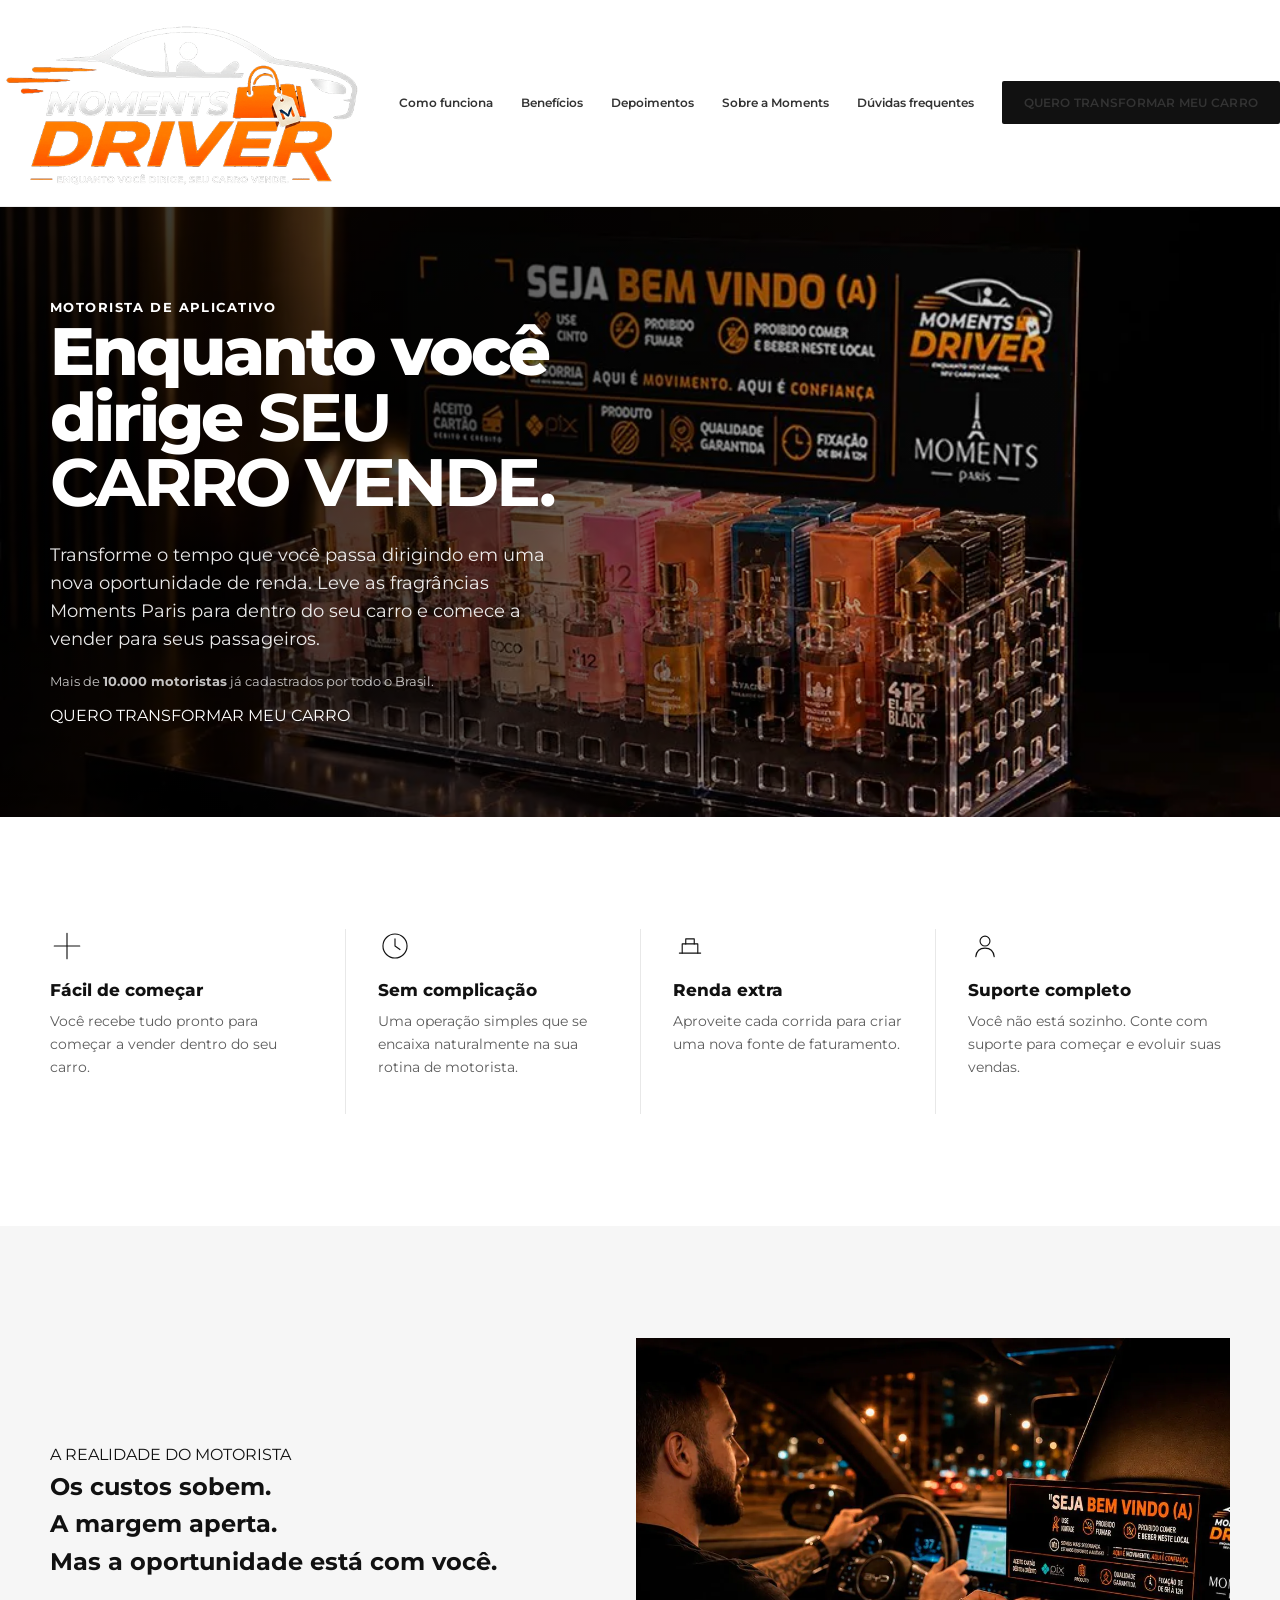
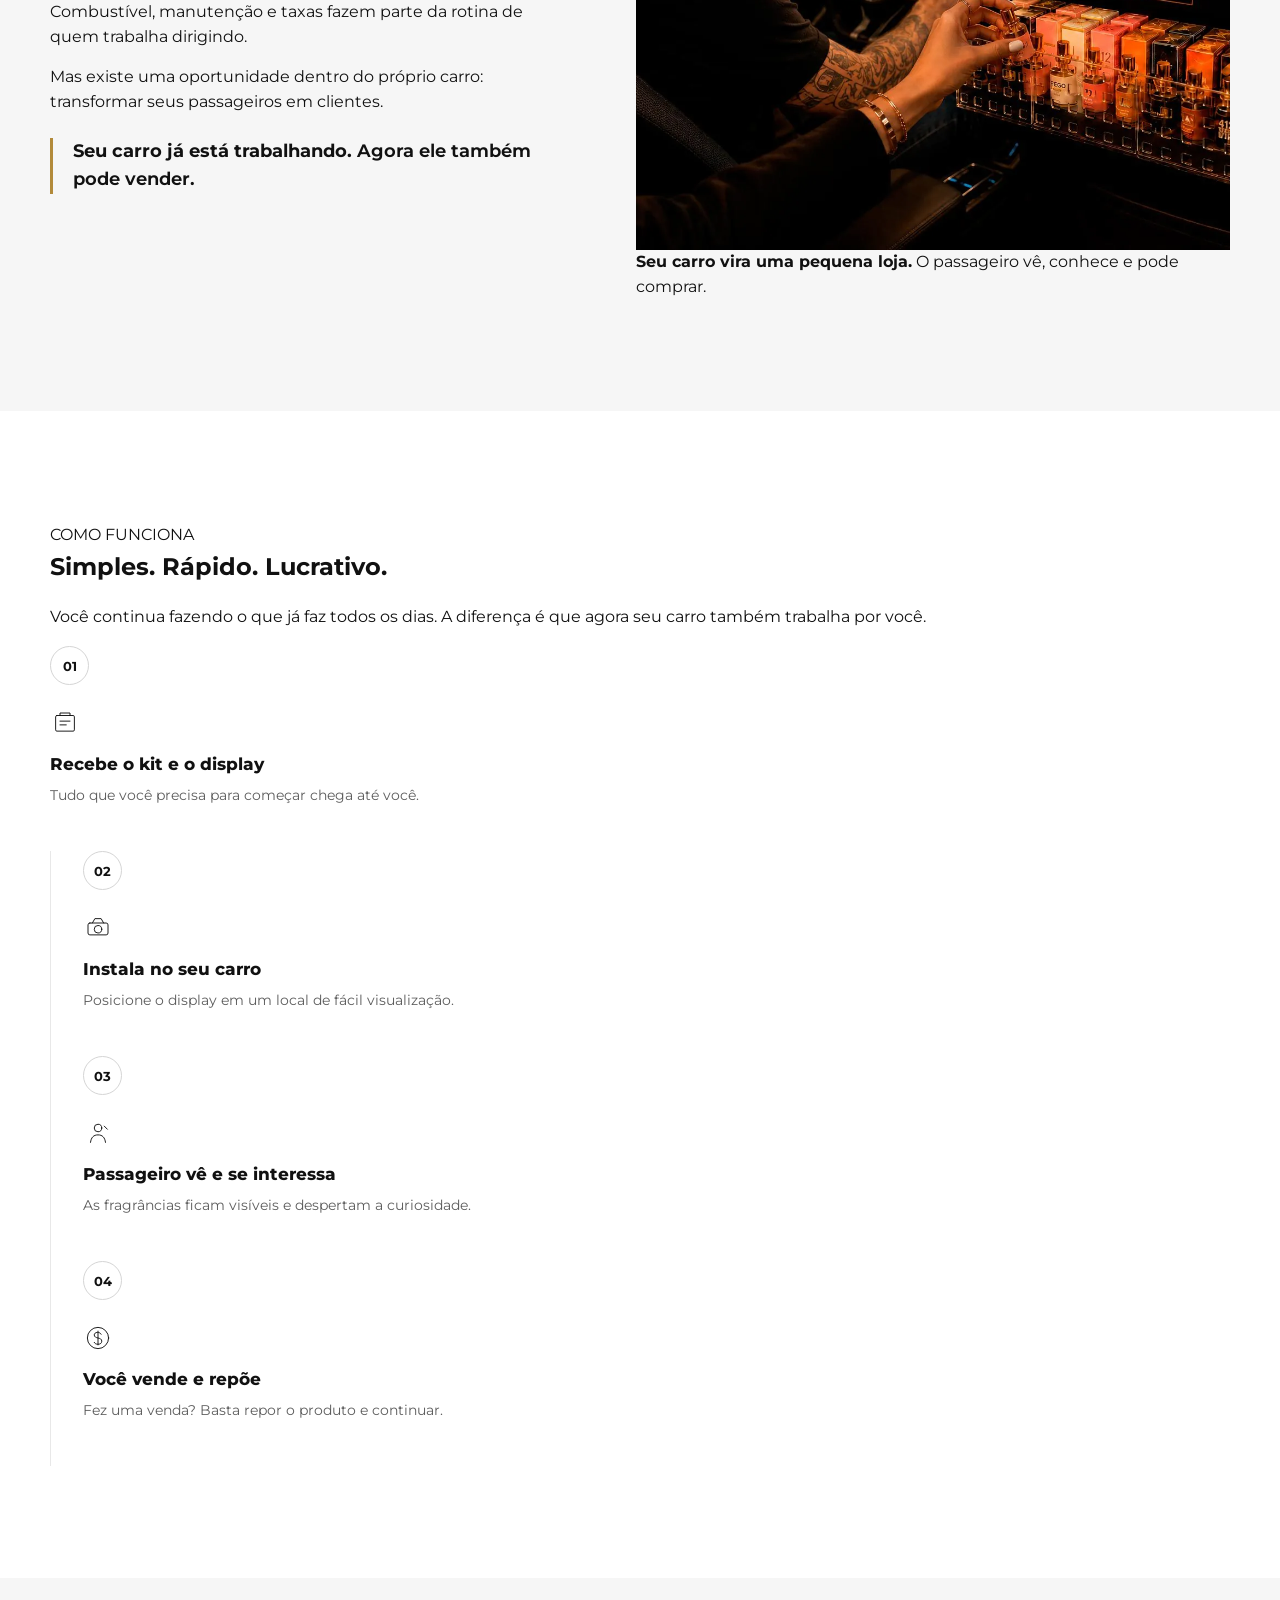
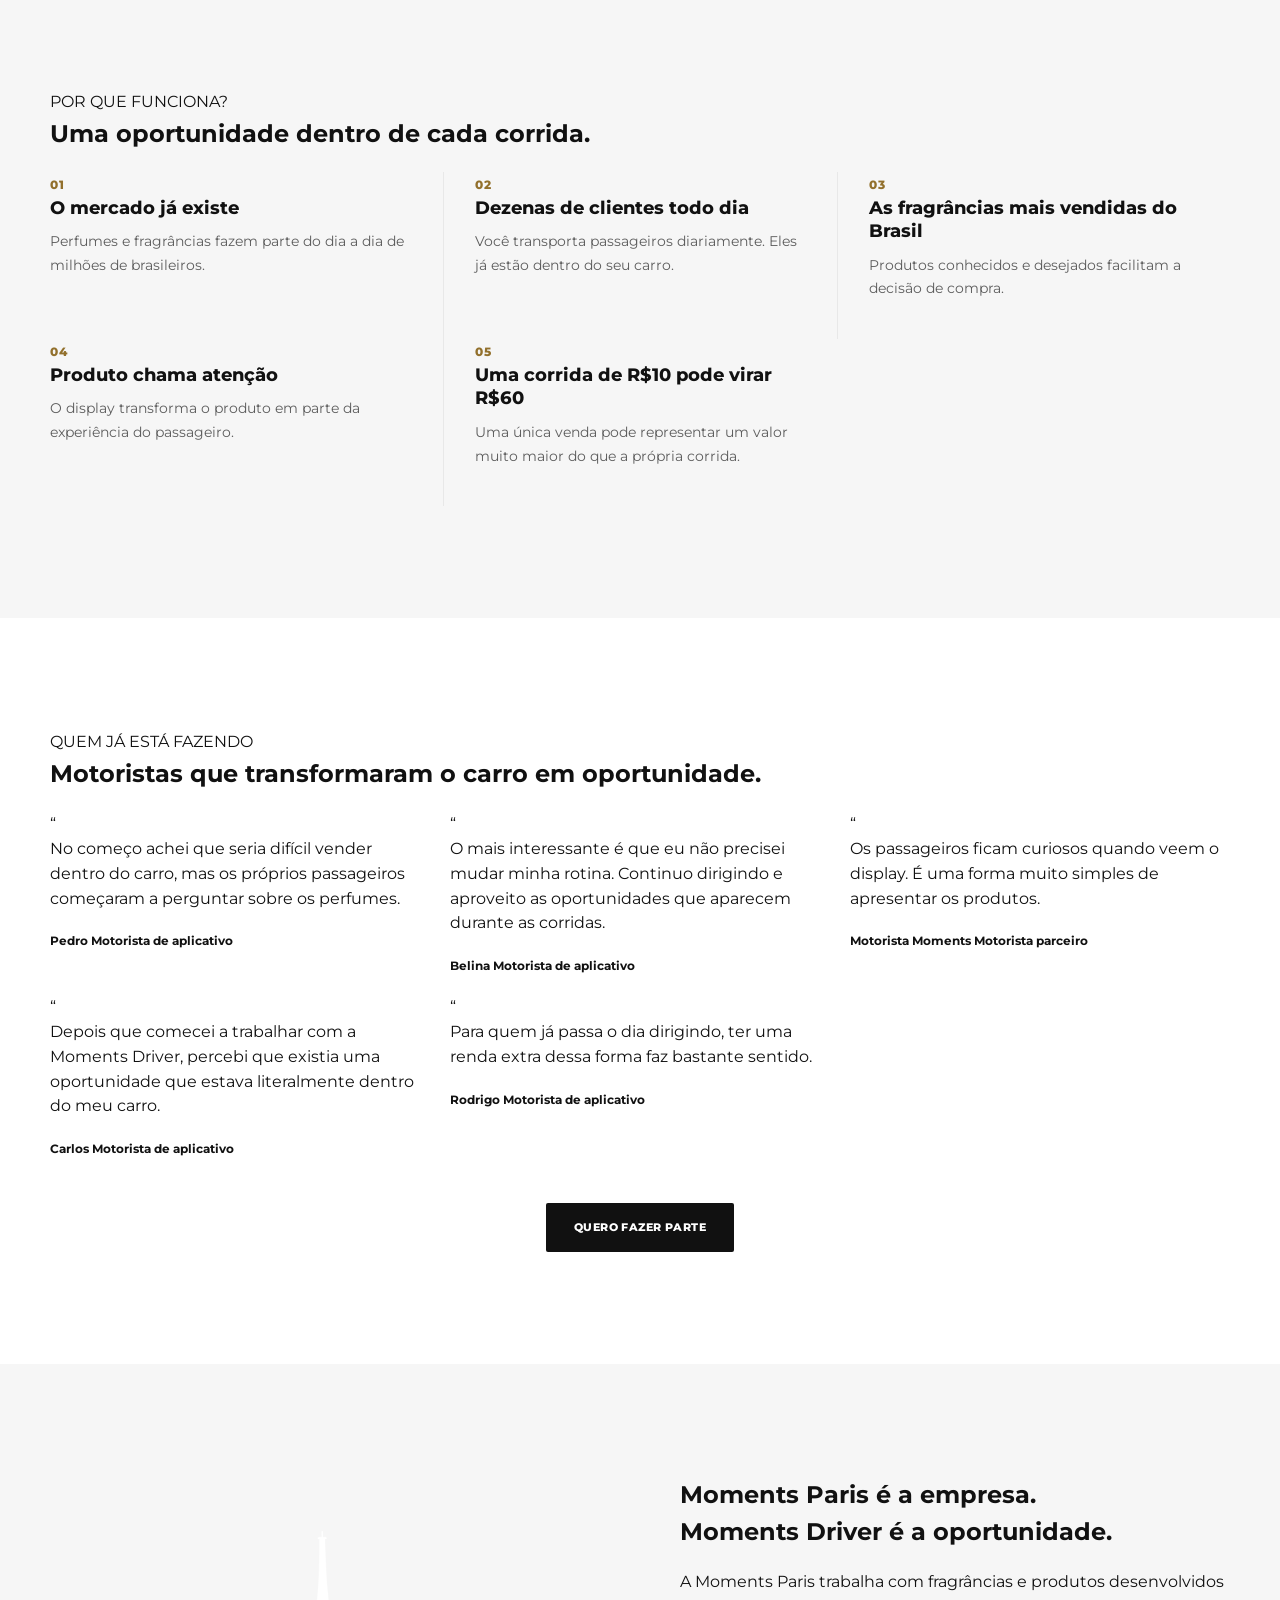
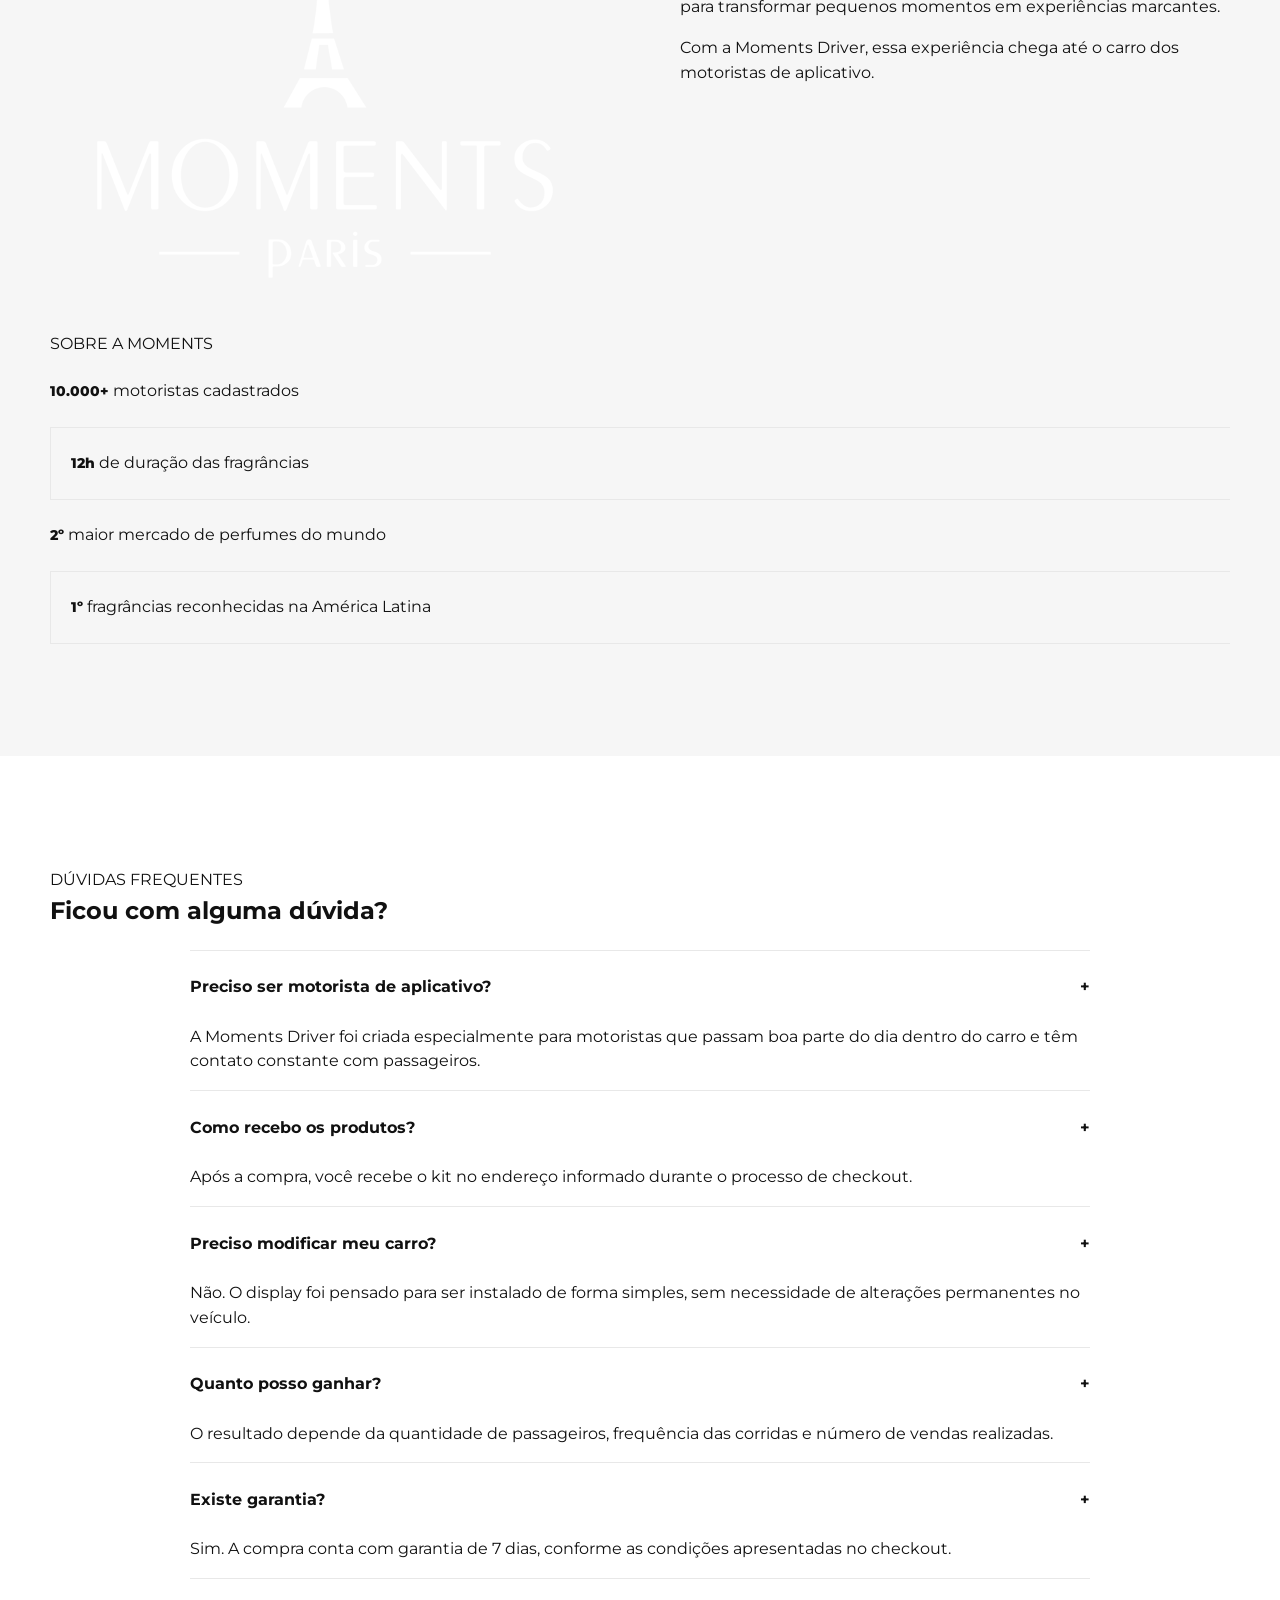
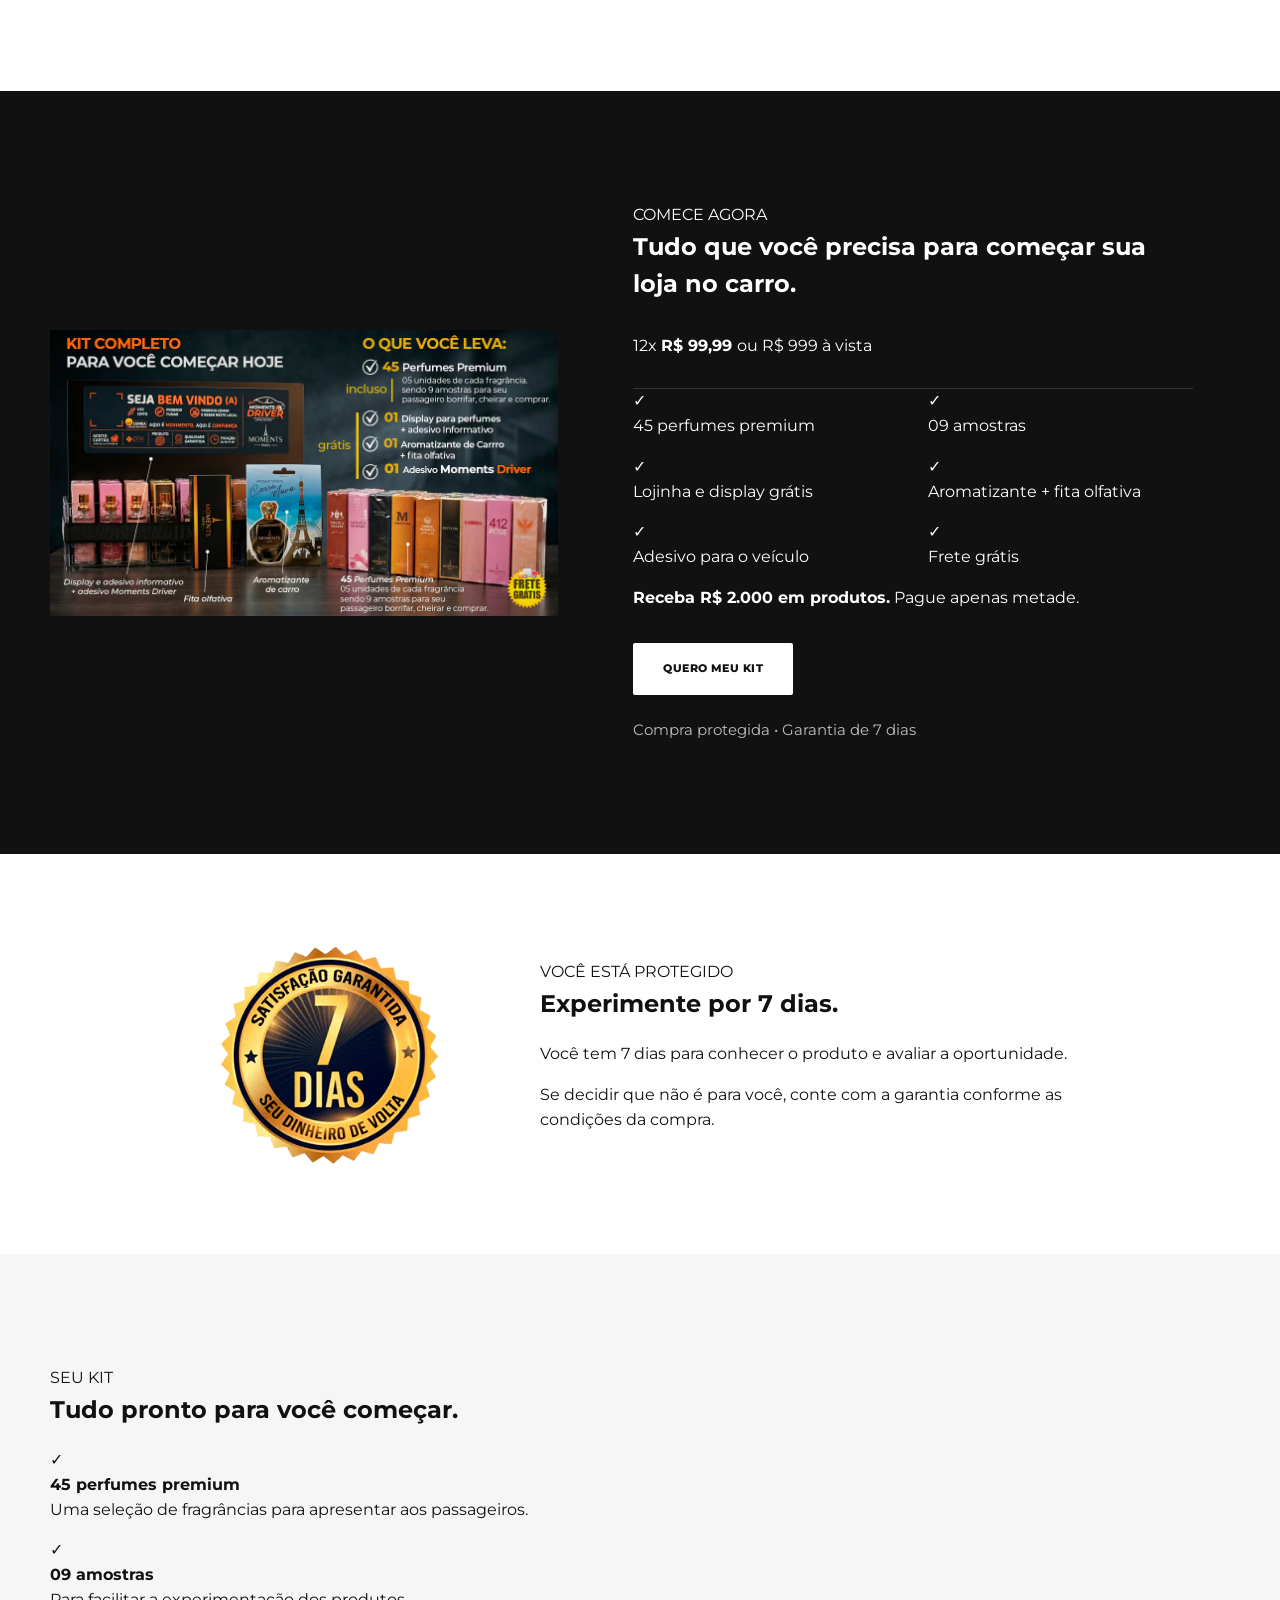
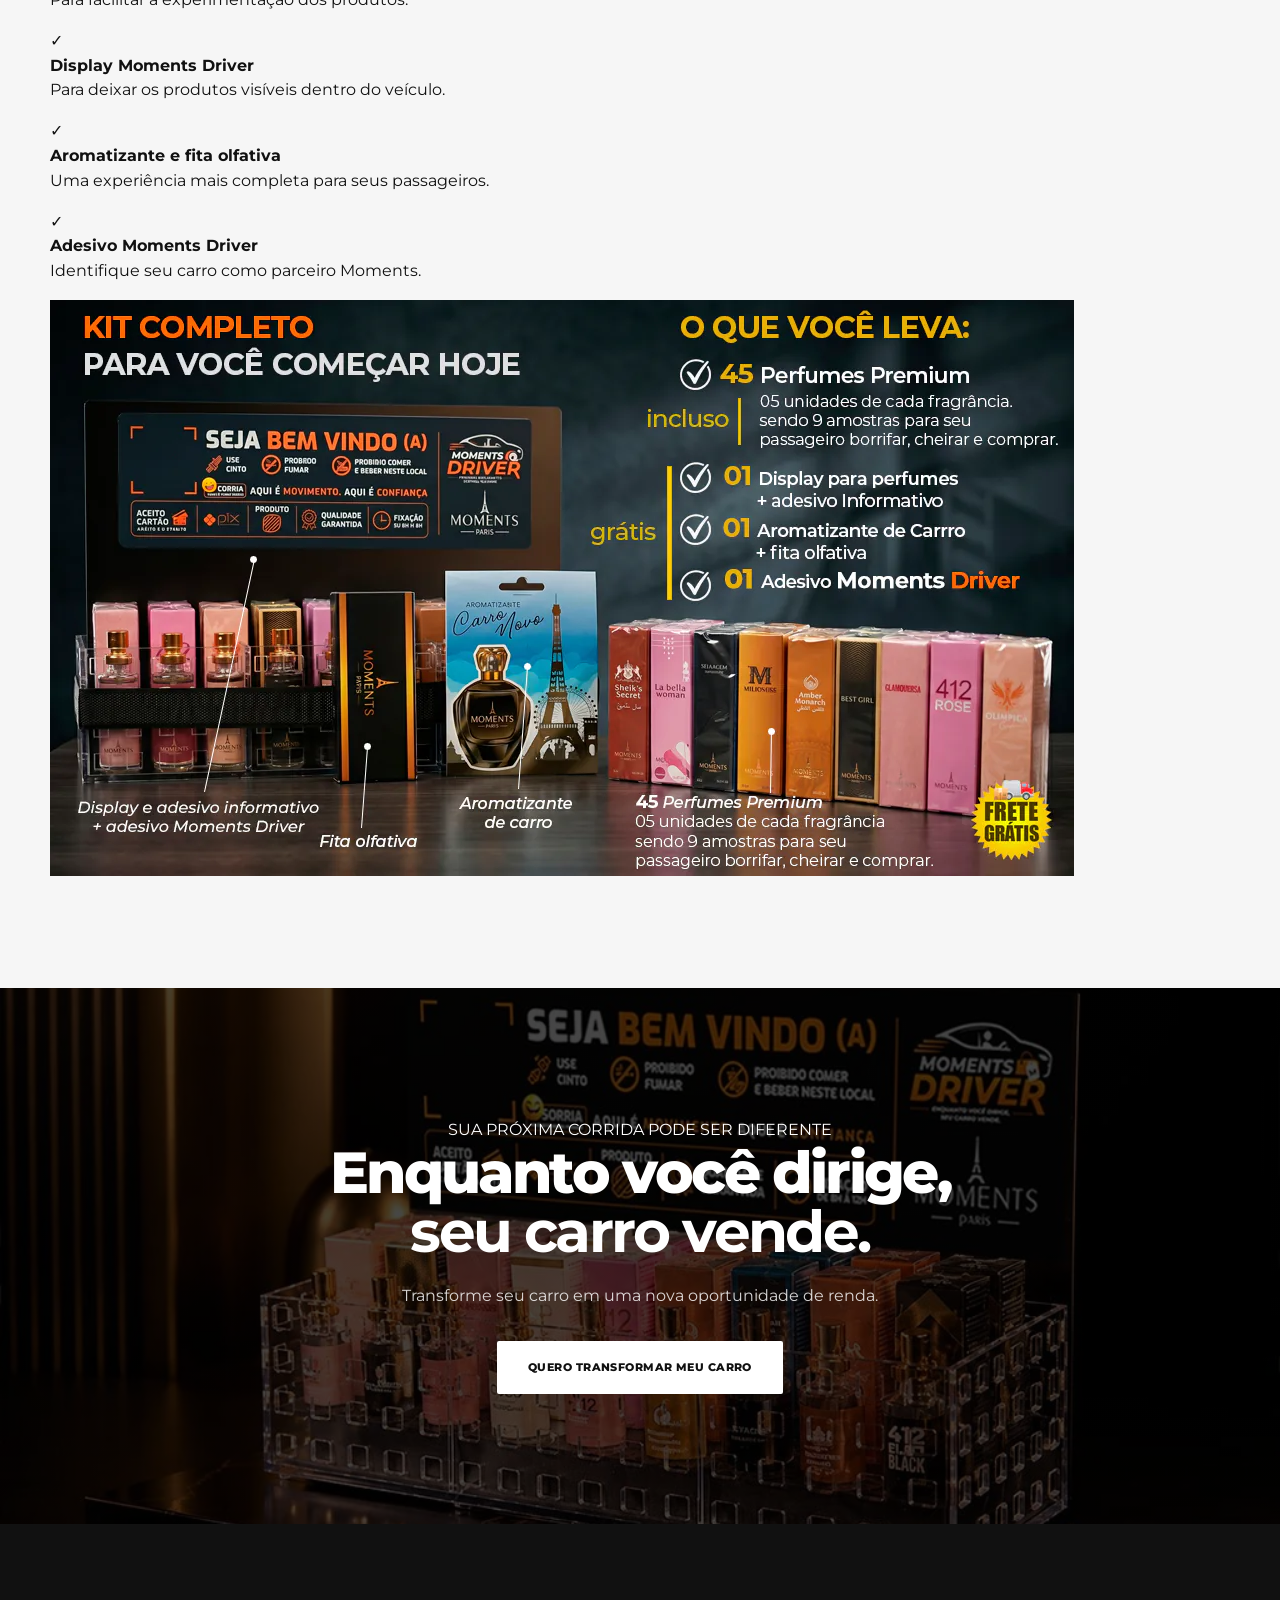
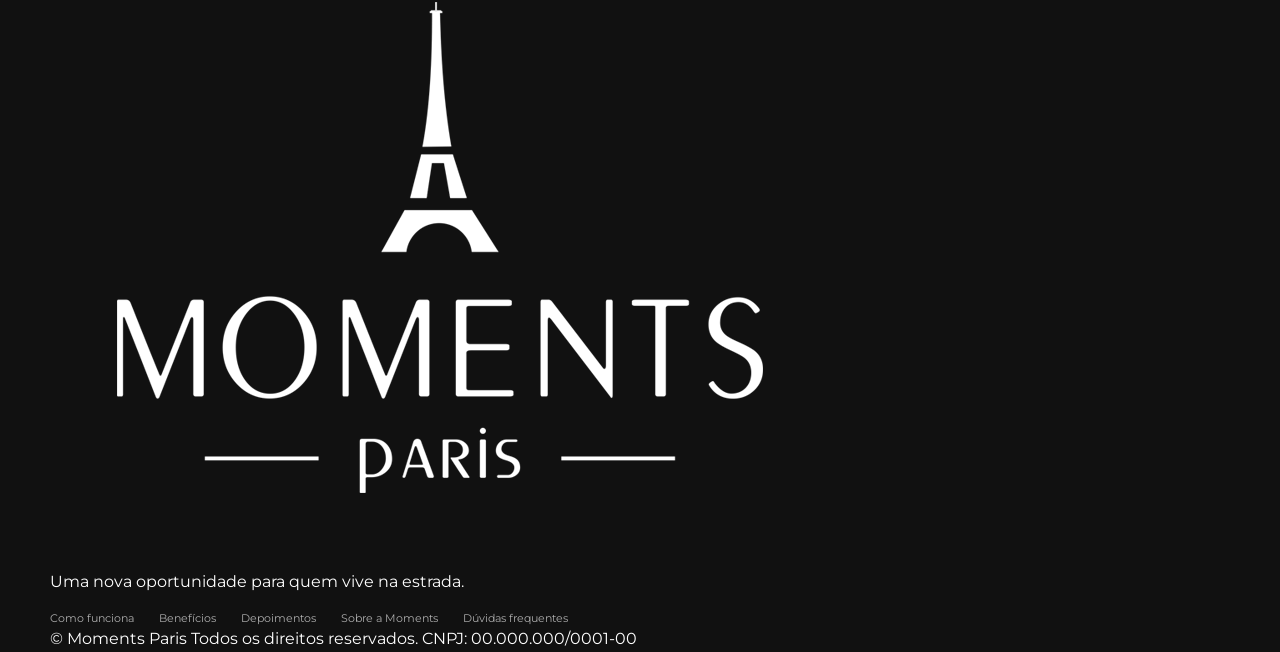
==== drive/index.html @ 9a96ac69 "Update print statement from 'Hello' to 'Goodbye'" ====
<!DOCTYPE html>
<html lang="pt-BR">
<head>
  <meta charset="UTF-8">
  <meta name="viewport" content="width=device-width, initial-scale=1.0">

  <title>Moments Driver — Enquanto você dirige, seu carro vende.</title>

  <meta
    name="description"
    content="Transforme seu carro em uma nova fonte de renda com a Moments Driver."
  >

  <link rel="preconnect" href="https://fonts.googleapis.com">
  <link rel="preconnect" href="https://fonts.gstatic.com" crossorigin>

  <link
    href="https://fonts.googleapis.com/css2?family=Montserrat:wght@400;500;600;700;800;900&display=swap"
    rel="stylesheet"
  >

  <link rel="stylesheet" href="./style.css">
</head>

<body class="drive-page">

  <!-- =========================================================
       HEADER
  ========================================================== -->
  <header class="site-header">
    <div class="header-inner">

      <a href="#top" class="brand">
        <img
          src="./assets/logo_driver.webp"
          alt="Moments Driver"
          class="brand-logo"
        >
      </a>

      <nav class="main-nav" id="mainNav">
        <a href="#como-funciona">Como funciona</a>
        <a href="#beneficios">Benefícios</a>
        <a href="#depoimentos">Depoimentos</a>
        <a href="#sobre">Sobre a Moments</a>
        <a href="#faq">Dúvidas frequentes</a>

        <a
          href="https://checkout.mania.software/?sku=KTMPDR"
          class="header-cta checkout-link"
        >
          QUERO TRANSFORMAR MEU CARRO
        </a>
      </nav>

      <button
        class="menu-toggle"
        id="menuToggle"
        type="button"
        aria-label="Abrir menu"
        aria-expanded="false"
        aria-controls="mainNav"
      >
        <span></span>
        <span></span>
        <span></span>
      </button>

    </div>
  </header>


  <main id="top">

    <!-- =======================================================
         HERO
    ======================================================== -->
    <section class="hero">

      <div class="hero-overlay"></div>

      <div class="container hero-container">

        <div class="hero-content">

          <span class="hero-eyebrow">
            MOTORISTA DE APLICATIVO
          </span>

          <h1>
            Enquanto você dirige
            <strong>SEU CARRO VENDE.</strong>
          </h1>

          <p class="hero-description">
            Transforme o tempo que você passa dirigindo em uma nova
            oportunidade de renda. Leve as fragrâncias Moments Paris
            para dentro do seu carro e comece a vender para seus passageiros.
          </p>

          <p class="hero-proof">
            Mais de <strong>10.000 motoristas</strong> já cadastrados
            por todo o Brasil.
          </p>

          <a
            href="https://checkout.mania.software/?sku=KTMPDR"
            class="primary-button checkout-link"
          >
            QUERO TRANSFORMAR MEU CARRO
          </a>

        </div>

      </div>

    </section>


    <!-- =======================================================
         BENEFÍCIOS
    ======================================================== -->
    <section class="benefits" id="beneficios">

      <div class="container">

        <div class="benefits-grid">

          <article class="benefit-card">

            <div class="benefit-icon">
              <svg viewBox="0 0 48 48" aria-hidden="true">
                <path d="M24 6v36M6 24h36"/>
              </svg>
            </div>

            <h3>Fácil de começar</h3>

            <p>
              Você recebe tudo pronto para começar a vender
              dentro do seu carro.
            </p>

          </article>


          <article class="benefit-card">

            <div class="benefit-icon">
              <svg viewBox="0 0 48 48" aria-hidden="true">
                <circle cx="24" cy="24" r="17"/>
                <path d="M24 14v10l7 5"/>
              </svg>
            </div>

            <h3>Sem complicação</h3>

            <p>
              Uma operação simples que se encaixa naturalmente
              na sua rotina de motorista.
            </p>

          </article>


          <article class="benefit-card">

            <div class="benefit-icon">
              <svg viewBox="0 0 48 48" aria-hidden="true">
                <path d="M9 34h30"/>
                <path d="M13 34V21h22v13"/>
                <path d="M18 21v-7h12v7"/>
              </svg>
            </div>

            <h3>Renda extra</h3>

            <p>
              Aproveite cada corrida para criar uma nova fonte
              de faturamento.
            </p>

          </article>


          <article class="benefit-card">

            <div class="benefit-icon">
              <svg viewBox="0 0 48 48" aria-hidden="true">
                <circle cx="24" cy="17" r="7"/>
                <path d="M11 39c1-8 5-12 13-12s12 4 13 12"/>
              </svg>
            </div>

            <h3>Suporte completo</h3>

            <p>
              Você não está sozinho. Conte com suporte para
              começar e evoluir suas vendas.
            </p>

          </article>

        </div>

      </div>

    </section>


    <!-- =======================================================
         REALIDADE DO MOTORISTA
    ======================================================== -->
    <section class="reality">

      <div class="container reality-grid">

        <div class="reality-content">

          <span class="section-eyebrow">
            A REALIDADE DO MOTORISTA
          </span>

          <h2>
            Os custos sobem.
            <br>
            A margem aperta.
            <br>
            <strong>Mas a oportunidade está com você.</strong>
          </h2>

          <p>
            Combustível, manutenção e taxas fazem parte da rotina
            de quem trabalha dirigindo.
          </p>

          <p>
            Mas existe uma oportunidade dentro do próprio carro:
            transformar seus passageiros em clientes.
          </p>

          <div class="reality-highlight">
            <strong>Seu carro já está trabalhando.</strong>
            <span>Agora ele também pode vender.</span>
          </div>

        </div>


        <div class="reality-visual">

          <div class="reality-image">
            <img
              src="./assets/expositor.webp"
              alt="Expositor Moments Driver dentro do carro"
              loading="lazy"
            >
          </div>

          <div class="reality-caption">
            <strong>Seu carro vira uma pequena loja.</strong>
            <span>O passageiro vê, conhece e pode comprar.</span>
          </div>

        </div>

      </div>

    </section>


    <!-- =======================================================
         COMO FUNCIONA
    ======================================================== -->
    <section class="how-it-works" id="como-funciona">

      <div class="container">

        <div class="section-heading">

          <span class="section-eyebrow">
            COMO FUNCIONA
          </span>

          <h2>
            Simples. Rápido. Lucrativo.
          </h2>

          <p>
            Você continua fazendo o que já faz todos os dias.
            A diferença é que agora seu carro também trabalha por você.
          </p>

        </div>


        <div class="steps-grid">

          <article class="step">

            <span class="step-number">01</span>

            <div class="step-icon">
              <svg viewBox="0 0 48 48" aria-hidden="true">
                <rect x="9" y="12" width="30" height="25" rx="2"/>
                <path d="M16 12V8h16v4"/>
                <path d="M16 21h16"/>
                <path d="M16 27h10"/>
              </svg>
            </div>

            <h3>Recebe o kit e o display</h3>

            <p>
              Tudo que você precisa para começar chega até você.
            </p>

          </article>


          <article class="step">

            <span class="step-number">02</span>

            <div class="step-icon">
              <svg viewBox="0 0 48 48" aria-hidden="true">
                <rect x="8" y="16" width="32" height="19" rx="3"/>
                <path d="M15 16l4-7h10l4 7"/>
                <circle cx="24" cy="26" r="6"/>
              </svg>
            </div>

            <h3>Instala no seu carro</h3>

            <p>
              Posicione o display em um local de fácil visualização.
            </p>

          </article>


          <article class="step">

            <span class="step-number">03</span>

            <div class="step-icon">
              <svg viewBox="0 0 48 48" aria-hidden="true">
                <circle cx="24" cy="16" r="6"/>
                <path d="M12 39c1-8 5-12 12-12s11 4 12 12"/>
                <path d="M34 13l5 5"/>
              </svg>
            </div>

            <h3>Passageiro vê e se interessa</h3>

            <p>
              As fragrâncias ficam visíveis e despertam a curiosidade.
            </p>

          </article>


          <article class="step">

            <span class="step-number">04</span>

            <div class="step-icon">
              <svg viewBox="0 0 48 48" aria-hidden="true">
                <circle cx="24" cy="24" r="17"/>
                <path d="M24 13v22"/>
                <path d="M29 18c-1-2-3-3-6-3-3 0-5 2-5 4 0 7 12 3 12 10 0 3-2 5-6 5-3 0-5-1-6-3"/>
              </svg>
            </div>

            <h3>Você vende e repõe</h3>

            <p>
              Fez uma venda? Basta repor o produto e continuar.
            </p>

          </article>

        </div>

      </div>

    </section>


    <!-- =======================================================
         POR QUE FUNCIONA
    ======================================================== -->
    <section class="why">

      <div class="container">

        <div class="section-heading">

          <span class="section-eyebrow">
            POR QUE FUNCIONA?
          </span>

          <h2>
            Uma oportunidade dentro de cada corrida.
          </h2>

        </div>


        <div class="why-grid">

          <article class="why-card">

            <span class="why-number">01</span>

            <h3>O mercado já existe</h3>

            <p>
              Perfumes e fragrâncias fazem parte do dia a dia
              de milhões de brasileiros.
            </p>

          </article>


          <article class="why-card">

            <span class="why-number">02</span>

            <h3>Dezenas de clientes todo dia</h3>

            <p>
              Você transporta passageiros diariamente.
              Eles já estão dentro do seu carro.
            </p>

          </article>


          <article class="why-card">

            <span class="why-number">03</span>

            <h3>As fragrâncias mais vendidas do Brasil</h3>

            <p>
              Produtos conhecidos e desejados facilitam a decisão
              de compra.
            </p>

          </article>


          <article class="why-card">

            <span class="why-number">04</span>

            <h3>Produto chama atenção</h3>

            <p>
              O display transforma o produto em parte da experiência
              do passageiro.
            </p>

          </article>


          <article class="why-card">

            <span class="why-number">05</span>

            <h3>Uma corrida de R$10 pode virar R$60</h3>

            <p>
              Uma única venda pode representar um valor muito maior
              do que a própria corrida.
            </p>

          </article>

        </div>

      </div>

    </section>


    <!-- =======================================================
         DEPOIMENTOS
    ======================================================== -->
    <section class="testimonials" id="depoimentos">

      <div class="container">

        <div class="section-heading">

          <span class="section-eyebrow">
            QUEM JÁ ESTÁ FAZENDO
          </span>

          <h2>
            Motoristas que transformaram o carro em oportunidade.
          </h2>

        </div>


        <div class="testimonials-grid">

          <article class="testimonial-card">

            <span class="quote-mark">“</span>

            <p>
              No começo achei que seria difícil vender dentro do carro,
              mas os próprios passageiros começaram a perguntar sobre
              os perfumes.
            </p>

            <div class="testimonial-author">
              <strong>Pedro</strong>
              <span>Motorista de aplicativo</span>
            </div>

          </article>


          <article class="testimonial-card">

            <span class="quote-mark">“</span>

            <p>
              O mais interessante é que eu não precisei mudar minha
              rotina. Continuo dirigindo e aproveito as oportunidades
              que aparecem durante as corridas.
            </p>

            <div class="testimonial-author">
              <strong>Belina</strong>
              <span>Motorista de aplicativo</span>
            </div>

          </article>


          <article class="testimonial-card">

            <span class="quote-mark">“</span>

            <p>
              Os passageiros ficam curiosos quando veem o display.
              É uma forma muito simples de apresentar os produtos.
            </p>

            <div class="testimonial-author">
              <strong>Motorista Moments</strong>
              <span>Motorista parceiro</span>
            </div>

          </article>


          <article class="testimonial-card">

            <span class="quote-mark">“</span>

            <p>
              Depois que comecei a trabalhar com a Moments Driver,
              percebi que existia uma oportunidade que estava
              literalmente dentro do meu carro.
            </p>

            <div class="testimonial-author">
              <strong>Carlos</strong>
              <span>Motorista de aplicativo</span>
            </div>

          </article>


          <article class="testimonial-card">

            <span class="quote-mark">“</span>

            <p>
              Para quem já passa o dia dirigindo, ter uma renda extra
              dessa forma faz bastante sentido.
            </p>

            <div class="testimonial-author">
              <strong>Rodrigo</strong>
              <span>Motorista de aplicativo</span>
            </div>

          </article>

        </div>


        <div class="section-action">

          <a
            href="https://checkout.mania.software/?sku=KTMPDR"
            class="primary-button checkout-link"
          >
            QUERO FAZER PARTE
          </a>

        </div>

      </div>

    </section>


    <!-- =======================================================
         SOBRE A MOMENTS
    ======================================================== -->
    <section class="about" id="sobre">

      <div class="container">

        <div class="about-grid">

          <div class="about-brand">

            <img
              src="./assets/moments_branco.webp"
              alt="Moments Paris"
              loading="lazy"
            >

            <span class="section-eyebrow">
              SOBRE A MOMENTS
            </span>

          </div>


          <div class="about-content">

            <h2>
              Moments Paris é a empresa.
              <br>
              <strong>Moments Driver é a oportunidade.</strong>
            </h2>

            <p>
              A Moments Paris trabalha com fragrâncias e produtos
              desenvolvidos para transformar pequenos momentos
              em experiências marcantes.
            </p>

            <p>
              Com a Moments Driver, essa experiência chega até o
              carro dos motoristas de aplicativo.
            </p>

          </div>

        </div>


        <div class="facts-grid">

          <div class="fact">
            <strong class="fact-number">10.000+</strong>
            <span>motoristas cadastrados</span>
          </div>

          <div class="fact">
            <strong class="fact-number">12h</strong>
            <span>de duração das fragrâncias</span>
          </div>

          <div class="fact">
            <strong class="fact-number">2º</strong>
            <span>maior mercado de perfumes do mundo</span>
          </div>

          <div class="fact">
            <strong class="fact-number">1º</strong>
            <span>fragrâncias reconhecidas na América Latina</span>
          </div>

        </div>

      </div>

    </section>


    <!-- =======================================================
         FAQ
    ======================================================== -->
    <section class="faq" id="faq">

      <div class="container faq-container">

        <div class="section-heading">

          <span class="section-eyebrow">
            DÚVIDAS FREQUENTES
          </span>

          <h2>
            Ficou com alguma dúvida?
          </h2>

        </div>


        <div class="faq-list">

          <div class="faq-item">

            <button
              class="faq-question"
              type="button"
              aria-expanded="false"
            >
              <span>Preciso ser motorista de aplicativo?</span>
              <span class="faq-plus">+</span>
            </button>

            <div class="faq-answer">
              <p>
                A Moments Driver foi criada especialmente para motoristas
                que passam boa parte do dia dentro do carro e têm contato
                constante com passageiros.
              </p>
            </div>

          </div>


          <div class="faq-item">

            <button
              class="faq-question"
              type="button"
              aria-expanded="false"
            >
              <span>Como recebo os produtos?</span>
              <span class="faq-plus">+</span>
            </button>

            <div class="faq-answer">
              <p>
                Após a compra, você recebe o kit no endereço informado
                durante o processo de checkout.
              </p>
            </div>

          </div>


          <div class="faq-item">

            <button
              class="faq-question"
              type="button"
              aria-expanded="false"
            >
              <span>Preciso modificar meu carro?</span>
              <span class="faq-plus">+</span>
            </button>

            <div class="faq-answer">
              <p>
                Não. O display foi pensado para ser instalado de forma
                simples, sem necessidade de alterações permanentes no veículo.
              </p>
            </div>

          </div>


          <div class="faq-item">

            <button
              class="faq-question"
              type="button"
              aria-expanded="false"
            >
              <span>Quanto posso ganhar?</span>
              <span class="faq-plus">+</span>
            </button>

            <div class="faq-answer">
              <p>
                O resultado depende da quantidade de passageiros,
                frequência das corridas e número de vendas realizadas.
              </p>
            </div>

          </div>


          <div class="faq-item">

            <button
              class="faq-question"
              type="button"
              aria-expanded="false"
            >
              <span>Existe garantia?</span>
              <span class="faq-plus">+</span>
            </button>

            <div class="faq-answer">
              <p>
                Sim. A compra conta com garantia de 7 dias, conforme
                as condições apresentadas no checkout.
              </p>
            </div>

          </div>

        </div>

      </div>

    </section>


    <!-- =======================================================
         OFERTA
    ======================================================== -->
    <section class="offer">

      <div class="container offer-grid">

        <div class="offer-visual">

          <img
            src="./assets/kit_driver.webp"
            alt="Kit Moments Driver"
            loading="lazy"
          >

        </div>


        <div class="offer-content">

          <span class="section-eyebrow">
            COMECE AGORA
          </span>

          <h2>
            Tudo que você precisa para começar sua loja no carro.
          </h2>

          <div class="offer-price">

            <span class="installments">
              12x
            </span>

            <strong>
              R$ 99,99
            </strong>

            <span class="cash-price">
              ou R$ 999 à vista
            </span>

          </div>


          <div class="offer-features">

            <div class="offer-feature">
              <span>✓</span>
              <p>45 perfumes premium</p>
            </div>

            <div class="offer-feature">
              <span>✓</span>
              <p>09 amostras</p>
            </div>

            <div class="offer-feature">
              <span>✓</span>
              <p>Lojinha e display grátis</p>
            </div>

            <div class="offer-feature">
              <span>✓</span>
              <p>Aromatizante + fita olfativa</p>
            </div>

            <div class="offer-feature">
              <span>✓</span>
              <p>Adesivo para o veículo</p>
            </div>

            <div class="offer-feature">
              <span>✓</span>
              <p>Frete grátis</p>
            </div>

          </div>


          <div class="offer-bonus">
            <strong>Receba R$ 2.000 em produtos.</strong>
            <span>Pague apenas metade.</span>
          </div>


          <a
            href="https://checkout.mania.software/?sku=KTMPDR"
            class="primary-button checkout-link"
          >
            QUERO MEU KIT
          </a>


          <p class="offer-guarantee">
            Compra protegida • Garantia de 7 dias
          </p>

        </div>

      </div>

    </section>


    <!-- =======================================================
         GARANTIA
    ======================================================== -->
    <section class="guarantee">

      <div class="container guarantee-grid">

        <div class="guarantee-image">

          <img
            src="./assets/7dias.webp"
            alt="Garantia de 7 dias"
            loading="lazy"
          >

        </div>


        <div class="guarantee-content">

          <span class="section-eyebrow">
            VOCÊ ESTÁ PROTEGIDO
          </span>

          <h2>
            Experimente por 7 dias.
          </h2>

          <p>
            Você tem 7 dias para conhecer o produto e avaliar
            a oportunidade.
          </p>

          <p>
            Se decidir que não é para você, conte com a garantia
            conforme as condições da compra.
          </p>

        </div>

      </div>

    </section>


    <!-- =======================================================
         O QUE VEM NO KIT
    ======================================================== -->
    <section class="kit-details">

      <div class="container kit-grid">

        <div class="kit-content">

          <span class="section-eyebrow">
            SEU KIT
          </span>

          <h2>
            Tudo pronto para você começar.
          </h2>

          <ul class="kit-list">

            <li>
              <span>✓</span>
              <div>
                <strong>45 perfumes premium</strong>
                <p>Uma seleção de fragrâncias para apresentar aos passageiros.</p>
              </div>
            </li>

            <li>
              <span>✓</span>
              <div>
                <strong>09 amostras</strong>
                <p>Para facilitar a experimentação dos produtos.</p>
              </div>
            </li>

            <li>
              <span>✓</span>
              <div>
                <strong>Display Moments Driver</strong>
                <p>Para deixar os produtos visíveis dentro do veículo.</p>
              </div>
            </li>

            <li>
              <span>✓</span>
              <div>
                <strong>Aromatizante e fita olfativa</strong>
                <p>Uma experiência mais completa para seus passageiros.</p>
              </div>
            </li>

            <li>
              <span>✓</span>
              <div>
                <strong>Adesivo Moments Driver</strong>
                <p>Identifique seu carro como parceiro Moments.</p>
              </div>
            </li>

          </ul>

        </div>


        <div class="kit-visual">

          <img
            src="./assets/kit_driver.webp"
            alt="Itens do kit Moments Driver"
            loading="lazy"
          >

        </div>

      </div>

    </section>


    <!-- =======================================================
         CTA FINAL
    ======================================================== -->
    <section class="final-cta">

      <div class="final-cta-overlay"></div>

      <div class="container final-cta-content">

        <span class="section-eyebrow">
          SUA PRÓXIMA CORRIDA PODE SER DIFERENTE
        </span>

        <h2>
          Enquanto você dirige,
          <strong>seu carro vende.</strong>
        </h2>

        <p>
          Transforme seu carro em uma nova oportunidade de renda.
        </p>

        <a
          href="https://checkout.mania.software/?sku=KTMPDR"
          class="primary-button checkout-link"
        >
          QUERO TRANSFORMAR MEU CARRO
        </a>

      </div>

    </section>

  </main>


  <!-- =========================================================
       FOOTER
  ========================================================== -->
  <footer class="site-footer">

    <div class="container footer-grid">

      <div class="footer-brand">

        <img
          src="./assets/moments_branco.webp"
          alt="Moments Paris"
        >

        <p>
          Uma nova oportunidade para quem vive na estrada.
        </p>

      </div>


      <div class="footer-links">

        <a href="#como-funciona">Como funciona</a>
        <a href="#beneficios">Benefícios</a>
        <a href="#depoimentos">Depoimentos</a>
        <a href="#sobre">Sobre a Moments</a>
        <a href="#faq">Dúvidas frequentes</a>

      </div>


      <div class="footer-legal">

        <span>
          © Moments Paris
        </span>

        <span>
          Todos os direitos reservados.
        </span>

        <span>
          CNPJ: 00.000.000/0001-00
        </span>

      </div>

    </div>

  </footer>


  <!-- =========================================================
       V8 LOADER — NÃO ALTERAR
  ========================================================== -->
  <script
    src="/js/v8-loader.js"
    data-project-id="8ae3fee2-b4f4-487c-96c8-3833395b51c2"
  ></script>


  <!-- =========================================================
       JAVASCRIPT DA PÁGINA
  ========================================================== -->
  <script>

    document.addEventListener("DOMContentLoaded", function () {

      /* =====================================================
         REFERENCE DO CHECKOUT
      ====================================================== */

      const params = new URLSearchParams(window.location.search);

      const reference =
        params.get("reference") || "momentsmundial";


      document.querySelectorAll(".checkout-link").forEach(function (link) {

        const baseUrl =
          "https://checkout.mania.software/?sku=KTMPDR";

        link.href =
          baseUrl +
          "&reference=" +
          encodeURIComponent(reference);

      });


      /* =====================================================
         MENU MOBILE
      ====================================================== */

      const menuToggle =
        document.getElementById("menuToggle");

      const mainNav =
        document.getElementById("mainNav");


      if (menuToggle && mainNav) {

        menuToggle.addEventListener("click", function () {

          const isOpen =
            mainNav.classList.toggle("is-open");

          menuToggle.classList.toggle(
            "is-active",
            isOpen
          );

          menuToggle.setAttribute(
            "aria-expanded",
            isOpen ? "true" : "false"
          );

        });


        mainNav.querySelectorAll("a").forEach(function (link) {

          link.addEventListener("click", function () {

            mainNav.classList.remove("is-open");

            menuToggle.classList.remove("is-active");

            menuToggle.setAttribute(
              "aria-expanded",
              "false"
            );

          });

        });

      }


      /* =====================================================
         FAQ
      ====================================================== */

      const faqItems =
        document.querySelectorAll(".faq-item");


      faqItems.forEach(function (item) {

        const question =
          item.querySelector(".faq-question");

        if (!question) return;


        question.addEventListener("click", function () {

          const isActive =
            item.classList.contains("active");


          faqItems.forEach(function (otherItem) {

            otherItem.classList.remove("active");

            const otherQuestion =
              otherItem.querySelector(".faq-question");

            if (otherQuestion) {

              otherQuestion.setAttribute(
                "aria-expanded",
                "false"
              );

            }

          });


          if (!isActive) {

            item.classList.add("active");

            question.setAttribute(
              "aria-expanded",
              "true"
            );

          }

        });

      });


      /* =====================================================
         SCROLL SUAVE
      ====================================================== */

      document.querySelectorAll('a[href^="#"]').forEach(function (link) {

        link.addEventListener("click", function (event) {

          const targetId =
            this.getAttribute("href");

          if (!targetId || targetId === "#") {
            return;
          }


          const target =
            document.querySelector(targetId);

          if (!target) {
            return;
          }


          event.preventDefault();


          const header =
            document.querySelector(".site-header");

          const headerHeight =
            header ? header.offsetHeight : 0;


          const targetPosition =
            target.getBoundingClientRect().top +
            window.pageYOffset -
            headerHeight;


          window.scrollTo({
            top: targetPosition,
            behavior: "smooth"
          });

        });

      });

    });

  </script>

</body>
</html>
---- drive/style.css ----
/* =========================================================
   MOMENTS DRIVER
   REPRODUÇÃO VISUAL DA LP ORIGINAL
   Escopo exclusivo: .drive-page
   ========================================================= */


/* =========================================================
   01. RESET
   ========================================================= */

.drive-page,
.drive-page * {
    box-sizing: border-box;
}

.drive-page {
    margin: 0;
    padding: 0;

    background: #ffffff;
    color: #111111;

    font-family:
        "Montserrat",
        -apple-system,
        BlinkMacSystemFont,
        "Segoe UI",
        Arial,
        sans-serif;

    font-size: 16px;
    line-height: 1.55;

    -webkit-font-smoothing: antialiased;
    -moz-osx-font-smoothing: grayscale;

    overflow-x: hidden;
}

.drive-page img {
    display: block;
    max-width: 100%;
    height: auto;
}

.drive-page a {
    color: inherit;
    text-decoration: none;
}

.drive-page button,
.drive-page input,
.drive-page textarea {
    font: inherit;
}

.drive-page button {
    border: 0;
}

.drive-page h1,
.drive-page h2,
.drive-page h3,
.drive-page p {
    margin-top: 0;
}

.drive-page ul,
.drive-page ol {
    margin: 0;
    padding: 0;
    list-style: none;
}


/* =========================================================
   02. VARIABLES
   ========================================================= */

.drive-page {
    --black: #111111;
    --black-soft: #181818;
    --dark: #202020;

    --text: #171717;
    --text-soft: #5d5d5d;
    --text-muted: #777777;

    --white: #ffffff;
    --off-white: #fafafa;
    --gray-bg: #f6f6f6;

    --border: #e8e8e8;
    --border-dark: #dcdcdc;

    --gold: #b28a3a;
    --gold-dark: #92702c;
    --gold-light: #d3b36c;

    --container: 1180px;

    --section-space: 112px;

    --radius: 3px;

    --shadow:
        0 10px 35px rgba(0, 0, 0, 0.07);
}


/* =========================================================
   03. CONTAINER
   ========================================================= */

.drive-page .container {
    width: min(
        calc(100% - 48px),
        var(--container)
    );

    margin-left: auto;
    margin-right: auto;
}


/* =========================================================
   04. HEADER
   ========================================================= */

.drive-page .site-header {
    width: 100%;
    background: #ffffff;

    border-bottom: 1px solid #eeeeee;

    position: relative;
    z-index: 100;
}

.drive-page .header-inner {
    min-height: 76px;

    display: flex;
    align-items: center;
    justify-content: space-between;

    gap: 30px;
}

.drive-page .logo {
    display: flex;
    align-items: center;

    flex-shrink: 0;
}

.drive-page .logo img {
    width: 150px;
    max-height: 48px;
    object-fit: contain;
}

.drive-page .main-nav {
    display: flex;
    align-items: center;
    justify-content: center;

    gap: 28px;

    margin-left: auto;
}

.drive-page .main-nav a {
    position: relative;

    font-size: 12px;
    font-weight: 600;

    color: #333333;

    white-space: nowrap;

    transition:
        color 0.2s ease;
}

.drive-page .main-nav a:hover {
    color: var(--gold-dark);
}

.drive-page .header-cta {
    display: inline-flex;
    align-items: center;
    justify-content: center;

    min-height: 43px;

    padding: 0 22px;

    background: var(--black);
    color: #ffffff;

    font-size: 11px;
    font-weight: 700;

    letter-spacing: 0.02em;
    text-transform: uppercase;

    border-radius: 2px;

    white-space: nowrap;

    transition:
        background 0.2s ease,
        transform 0.2s ease;
}

.drive-page .header-cta:hover {
    background: #2c2c2c;
    transform: translateY(-1px);
}

.drive-page .menu-toggle {
    display: none;

    width: 42px;
    height: 42px;

    background: transparent;

    cursor: pointer;
}

.drive-page .menu-toggle span {
    display: block;

    width: 22px;
    height: 2px;

    margin: 5px auto;

    background: var(--black);
}


/* =========================================================
   05. HERO
   ========================================================= */

.drive-page .hero {
    position: relative;

    min-height: 610px;

    display: flex;
    align-items: center;

    background:
        linear-gradient(
            90deg,
            rgba(0, 0, 0, 0.82) 0%,
            rgba(0, 0, 0, 0.66) 38%,
            rgba(0, 0, 0, 0.18) 72%,
            rgba(0, 0, 0, 0.02) 100%
        ),
        url("assets/display.webp") center right / cover no-repeat;

    color: #ffffff;
}

.drive-page .hero .container {
    position: relative;
    z-index: 2;
}

.drive-page .hero-content {
    width: min(100%, 590px);

    padding-top: 25px;
    padding-bottom: 25px;
}

.drive-page .hero-eyebrow {
    margin-bottom: 17px;

    font-size: 13px;
    font-weight: 700;

    letter-spacing: 0.11em;
    text-transform: uppercase;

    color: #ffffff;
}

.drive-page .hero h1 {
    margin: 0;

    font-size: clamp(44px, 5.2vw, 68px);
    line-height: 0.98;

    font-weight: 800;
    letter-spacing: -0.045em;

    color: #ffffff;
}

.drive-page .hero h1 + h1 {
    margin-top: 8px;
}

.drive-page .hero-description {
    max-width: 510px;

    margin: 27px 0 0;

    font-size: 18px;
    line-height: 1.55;

    font-weight: 400;

    color: rgba(255, 255, 255, 0.91);
}

.drive-page .hero-proof {
    margin-top: 18px;

    font-size: 13px;
    line-height: 1.5;

    color: rgba(255, 255, 255, 0.76);
}

.drive-page .hero-actions {
    display: flex;
    align-items: center;

    margin-top: 31px;
}

.drive-page .hero-actions .checkout-link {
    display: inline-flex;
    align-items: center;
    justify-content: center;

    min-height: 52px;

    padding: 0 29px;

    background: #ffffff;
    color: #111111;

    border-radius: 2px;

    font-size: 12px;
    font-weight: 800;

    letter-spacing: 0.025em;
    text-transform: uppercase;

    transition:
        transform 0.2s ease,
        background 0.2s ease;
}

.drive-page .hero-actions .checkout-link:hover {
    background: #f3f3f3;
    transform: translateY(-2px);
}


/* =========================================================
   06. SECTION DEFAULT
   ========================================================= */

.drive-page section {
    position: relative;
}

.drive-page .section-header {
    margin-bottom: 52px;

    text-align: center;
}

.drive-page .section-label {
    margin-bottom: 12px;

    font-size: 12px;
    line-height: 1.2;

    font-weight: 700;

    letter-spacing: 0.12em;
    text-transform: uppercase;

    color: var(--gold-dark);
}

.drive-page .section-title {
    margin: 0;

    font-size: clamp(34px, 4vw, 48px);
    line-height: 1.08;

    font-weight: 800;

    letter-spacing: -0.035em;

    color: var(--black);
}


/* =========================================================
   07. BENEFITS
   ========================================================= */

.drive-page .benefits {
    padding: var(--section-space) 0;

    background: #ffffff;
}

.drive-page .benefits-grid {
    display: grid;

    grid-template-columns:
        repeat(4, minmax(0, 1fr));

    gap: 0;
}

.drive-page .benefit-card {
    position: relative;

    padding: 0 32px;

    min-height: 185px;

    border-left: 1px solid var(--border);
}

.drive-page .benefit-card:first-child {
    border-left: 0;
    padding-left: 0;
}

.drive-page .benefit-card:last-child {
    padding-right: 0;
}

.drive-page .benefit-number {
    margin-bottom: 20px;

    font-size: 12px;
    font-weight: 700;

    color: var(--gold-dark);

    letter-spacing: 0.08em;
}

.drive-page .benefit-icon {
    width: 34px;
    height: 34px;

    margin-bottom: 17px;

    color: var(--black);
}

.drive-page .benefit-icon svg {
    width: 100%;
    height: 100%;

    fill: none;
    stroke: currentColor;

    stroke-width: 1.6;
    stroke-linecap: round;
    stroke-linejoin: round;
}

.drive-page .benefit-card h3 {
    margin: 0 0 9px;

    font-size: 17px;
    line-height: 1.25;

    font-weight: 750;

    color: var(--black);
}

.drive-page .benefit-card p {
    margin: 0;

    font-size: 14px;
    line-height: 1.65;

    color: var(--text-soft);
}


/* =========================================================
   08. REALITY
   ========================================================= */

.drive-page .reality {
    padding: var(--section-space) 0;

    background: var(--gray-bg);
}

.drive-page .reality-grid {
    display: grid;

    grid-template-columns:
        minmax(0, 0.92fr)
        minmax(0, 1.08fr);

    gap: 80px;

    align-items: center;
}

.drive-page .reality-text {
    max-width: 520px;
}

.drive-page .reality-text > p {
    margin: 0 0 20px;

    font-size: 16px;
    line-height: 1.75;

    color: var(--text-soft);
}

.drive-page .reality-text > p:first-of-type {
    margin-top: 25px;
}

.drive-page .reality-text > p:last-child {
    margin-bottom: 0;
}

.drive-page .reality-text h2 {
    margin: 0;

    font-size: clamp(35px, 4vw, 48px);
    line-height: 1.04;

    font-weight: 800;
    letter-spacing: -0.04em;
}

.drive-page .reality-highlight {
    margin-top: 23px;

    padding-left: 20px;

    border-left: 3px solid var(--gold);

    font-size: 18px;
    line-height: 1.55;

    font-weight: 650;

    color: var(--black);
}

.drive-page .reality-image {
    position: relative;

    overflow: hidden;
}

.drive-page .reality-image img {
    width: 100%;

    aspect-ratio: 1.16 / 1;

    object-fit: cover;
}

.drive-page .image-caption {
    padding: 16px 18px;

    background: #ffffff;

    font-size: 13px;
    line-height: 1.5;

    color: var(--text-soft);
}


/* =========================================================
   09. HOW IT WORKS
   ========================================================= */

.drive-page .how-it-works {
    padding: var(--section-space) 0;

    background: #ffffff;
}

.drive-page .steps {
    display: grid;

    grid-template-columns:
        repeat(4, minmax(0, 1fr));

    gap: 0;

    counter-reset: steps;
}

.drive-page .step {
    position: relative;

    padding:
        0 32px
        0 32px;

    min-height: 205px;

    border-left: 1px solid var(--border);
}

.drive-page .step:first-child {
    border-left: 0;
    padding-left: 0;
}

.drive-page .step:last-child {
    padding-right: 0;
}

.drive-page .step-number {
    width: 39px;
    height: 39px;

    display: flex;
    align-items: center;
    justify-content: center;

    margin-bottom: 23px;

    border: 1px solid #d5d5d5;

    border-radius: 50%;

    font-size: 13px;
    font-weight: 700;

    color: var(--black);
}

.drive-page .step-icon {
    width: 30px;
    height: 30px;

    margin-bottom: 15px;

    color: var(--black);
}

.drive-page .step-icon svg {
    width: 100%;
    height: 100%;

    fill: none;
    stroke: currentColor;

    stroke-width: 1.5;
    stroke-linecap: round;
    stroke-linejoin: round;
}

.drive-page .step h3 {
    margin: 0 0 9px;

    font-size: 17px;
    line-height: 1.3;

    font-weight: 750;

    color: var(--black);
}

.drive-page .step p {
    margin: 0;

    font-size: 14px;
    line-height: 1.65;

    color: var(--text-soft);
}


/* =========================================================
   10. WHY
   ========================================================= */

.drive-page .why {
    padding: var(--section-space) 0;

    background: var(--gray-bg);
}

.drive-page .why-grid {
    display: grid;

    grid-template-columns:
        repeat(3, minmax(0, 1fr));

    gap: 0;
}

.drive-page .why-card {
    padding: 0 31px 38px;

    border-left: 1px solid var(--border);
}

.drive-page .why-card:nth-child(3n + 1) {
    padding-left: 0;
    border-left: 0;
}

.drive-page .why-number {
    margin-bottom: 17px;

    font-size: 12px;
    font-weight: 800;

    letter-spacing: 0.08em;

    color: var(--gold-dark);
}

.drive-page .why-icon {
    width: 32px;
    height: 32px;

    margin-bottom: 17px;

    color: var(--black);
}

.drive-page .why-icon svg {
    width: 100%;
    height: 100%;

    fill: none;
    stroke: currentColor;

    stroke-width: 1.5;
    stroke-linecap: round;
    stroke-linejoin: round;
}

.drive-page .why-card h3 {
    margin: 0 0 10px;

    font-size: 18px;
    line-height: 1.3;

    font-weight: 750;

    color: var(--black);
}

.drive-page .why-card p {
    margin: 0;

    font-size: 14px;
    line-height: 1.7;

    color: var(--text-soft);
}


/* =========================================================
   11. TESTIMONIALS
   ========================================================= */

.drive-page .testimonials {
    padding: var(--section-space) 0;

    background: #ffffff;
}

.drive-page .testimonials-grid {
    display: grid;

    grid-template-columns:
        repeat(3, minmax(0, 1fr));

    gap: 20px;
}

.drive-page .testimonial {
    padding: 31px 30px;

    background: #ffffff;

    border: 1px solid var(--border);

    border-radius: var(--radius);
}

.drive-page .testimonial-stars {
    margin-bottom: 19px;

    font-size: 14px;
    letter-spacing: 3px;

    color: var(--gold-dark);
}

.drive-page .testimonial p {
    margin: 0 0 18px;

    font-size: 14px;
    line-height: 1.75;

    color: var(--text-soft);
}

.drive-page .testimonial-highlight {
    margin-top: 18px;

    padding-top: 18px;

    border-top: 1px solid var(--border);

    font-size: 14px;
    line-height: 1.6;

    font-weight: 700;

    color: var(--black);
}

.drive-page .testimonial-author {
    margin-top: 21px;

    font-size: 12px;
    line-height: 1.5;

    font-weight: 700;

    color: var(--black);
}


/* =========================================================
   12. TESTIMONIAL CTA
   ========================================================= */

.drive-page .testimonials .checkout-link {
    display: flex;

    width: max-content;

    margin: 45px auto 0;

    min-height: 49px;

    padding: 0 28px;

    align-items: center;
    justify-content: center;

    background: var(--black);
    color: #ffffff;

    font-size: 11px;
    font-weight: 800;

    letter-spacing: 0.04em;
    text-transform: uppercase;

    border-radius: 2px;
}


/* =========================================================
   13. ABOUT
   ========================================================= */

.drive-page .about {
    padding: var(--section-space) 0;

    background: var(--gray-bg);
}

.drive-page .about-logos {
    display: flex;
    align-items: center;

    gap: 24px;

    margin-bottom: 39px;
}

.drive-page .about-logos img {
    width: auto;
    height: 44px;

    object-fit: contain;
}

.drive-page .about-grid {
    display: grid;

    grid-template-columns:
        minmax(0, 1fr)
        minmax(0, 1fr);

    gap: 80px;
}

.drive-page .about-copy h2 {
    margin: 0 0 16px;

    font-size: 30px;
    line-height: 1.15;

    font-weight: 800;

    letter-spacing: -0.025em;
}

.drive-page .about-copy p {
    margin: 0 0 35px;

    max-width: 540px;

    font-size: 15px;
    line-height: 1.8;

    color: var(--text-soft);
}

.drive-page .facts {
    display: grid;

    grid-template-columns:
        repeat(2, minmax(0, 1fr));

    gap: 0;

    border-top: 1px solid var(--border);
}

.drive-page .fact {
    padding: 23px 20px 23px 0;

    border-bottom: 1px solid var(--border);
}

.drive-page .fact:nth-child(even) {
    padding-left: 20px;
    border-left: 1px solid var(--border);
}

.drive-page .fact-number {
    margin-bottom: 7px;

    font-size: 14px;
    line-height: 1.3;

    font-weight: 800;

    color: var(--black);
}

.drive-page .fact p {
    margin: 0;

    font-size: 12px;
    line-height: 1.6;

    color: var(--text-soft);
}


/* =========================================================
   14. FAQ
   ========================================================= */

.drive-page .faq {
    padding: var(--section-space) 0;

    background: #ffffff;
}

.drive-page .faq-list {
    width: min(100%, 900px);

    margin: 0 auto;

    border-top: 1px solid var(--border);
}

.drive-page .faq-item {
    border-bottom: 1px solid var(--border);
}

.drive-page .faq-question {
    width: 100%;

    min-height: 74px;

    display: flex;
    align-items: center;
    justify-content: space-between;

    gap: 25px;

    padding: 20px 0;

    background: transparent;

    text-align: left;

    cursor: pointer;

    font-size: 16px;
    line-height: 1.4;

    font-weight: 700;

    color: var(--black);
}

.drive-page .faq-icon {
    flex: 0 0 auto;

    width: 25px;
    height: 25px;

    display: flex;
    align-items: center;
    justify-content: center;

    color: var(--black);

    transition:
        transform 0.25s ease;
}

.drive-page .faq-icon svg {
    width: 17px;
    height: 17px;

    fill: none;
    stroke: currentColor;

    stroke-width: 1.6;
    stroke-linecap: round;
}

.drive-page .faq-item.active .faq-icon {
    transform: rotate(45deg);
}

.drive-page .faq-answer {
    display: grid;

    grid-template-rows: 0fr;

    transition:
        grid-template-rows 0.3s ease;
}

.drive-page .faq-item.active .faq-answer {
    grid-template-rows: 1fr;
}

.drive-page .faq-answer-inner {
    overflow: hidden;

    min-height: 0;

    font-size: 14px;
    line-height: 1.75;

    color: var(--text-soft);
}

.drive-page .faq-item.active .faq-answer-inner {
    padding-bottom: 24px;
}


/* =========================================================
   15. OFFER
   ========================================================= */

.drive-page .offer {
    padding: var(--section-space) 0;

    background: var(--black);
    color: #ffffff;
}

.drive-page .offer-grid {
    display: grid;

    grid-template-columns:
        minmax(0, 0.92fr)
        minmax(0, 1.08fr);

    gap: 75px;

    align-items: center;
}

.drive-page .offer-image img {
    width: 100%;

    max-height: 590px;

    object-fit: contain;
}

.drive-page .offer-content {
    max-width: 560px;
}

.drive-page .offer .section-label {
    color: var(--gold-light);
}

.drive-page .offer .section-title {
    color: #ffffff;

    text-align: left;
}

.drive-page .offer-content > p {
    margin: 22px 0 0;

    font-size: 15px;
    line-height: 1.7;

    color: rgba(255, 255, 255, 0.72);
}

.drive-page .offer-price {
    margin-top: 32px;
}

.drive-page .offer-installments {
    font-size: 39px;
    line-height: 1.05;

    font-weight: 800;

    letter-spacing: -0.035em;

    color: #ffffff;
}

.drive-page .offer-cash {
    margin-top: 8px;

    font-size: 14px;

    color: rgba(255, 255, 255, 0.62);
}

.drive-page .offer-features {
    margin-top: 29px;

    display: grid;

    grid-template-columns:
        repeat(2, minmax(0, 1fr));

    gap: 0 30px;

    border-top: 1px solid rgba(255, 255, 255, 0.14);
}

.drive-page .offer-features li {
    position: relative;

    padding: 14px 0 14px 24px;

    border-bottom: 1px solid rgba(255, 255, 255, 0.10);

    font-size: 13px;
    line-height: 1.5;

    color: rgba(255, 255, 255, 0.82);
}

.drive-page .offer-features li svg {
    position: absolute;

    left: 0;
    top: 17px;

    width: 15px;
    height: 15px;

    fill: none;
    stroke: var(--gold-light);

    stroke-width: 2;
    stroke-linecap: round;
    stroke-linejoin: round;
}

.drive-page .offer .checkout-link {
    display: inline-flex;
    align-items: center;
    justify-content: center;

    min-height: 52px;

    margin-top: 32px;

    padding: 0 30px;

    background: #ffffff;
    color: #111111;

    border-radius: 2px;

    font-size: 11px;
    font-weight: 800;

    letter-spacing: 0.04em;
    text-transform: uppercase;
}


/* =========================================================
   16. GUARANTEE
   ========================================================= */

.drive-page .guarantee {
    padding: 85px 0;

    background: #ffffff;
}

.drive-page .guarantee-grid {
    display: grid;

    grid-template-columns:
        280px
        minmax(0, 1fr);

    gap: 70px;

    align-items: center;

    width: min(100%, 900px);

    margin: 0 auto;
}

.drive-page .guarantee-image img {
    width: 100%;

    max-height: 230px;

    object-fit: contain;
}

.drive-page .guarantee-copy h2 {
    margin: 0 0 16px;

    font-size: 29px;
    line-height: 1.12;

    font-weight: 800;

    letter-spacing: -0.025em;
}

.drive-page .guarantee-copy p {
    margin: 0;

    max-width: 580px;

    font-size: 15px;
    line-height: 1.75;

    color: var(--text-soft);
}


/* =========================================================
   17. KIT DETAILS
   ========================================================= */

.drive-page .kit-details {
    padding: var(--section-space) 0;

    background: var(--gray-bg);
}

.drive-page .kit-details-grid {
    display: grid;

    grid-template-columns:
        minmax(0, 1fr)
        minmax(0, 1fr);

    gap: 80px;

    align-items: center;
}

.drive-page .kit-details-image img {
    width: 100%;

    max-height: 560px;

    object-fit: contain;
}

.drive-page .kit-details-content h2 {
    margin: 0 0 18px;

    font-size: clamp(34px, 4vw, 45px);
    line-height: 1.06;

    font-weight: 800;

    letter-spacing: -0.035em;
}

.drive-page .kit-details-content > p {
    margin: 0 0 27px;

    font-size: 15px;
    line-height: 1.7;

    color: var(--text-soft);
}

.drive-page .kit-details-content ul {
    border-top: 1px solid var(--border);
}

.drive-page .kit-details-content li {
    position: relative;

    padding: 14px 0 14px 24px;

    border-bottom: 1px solid var(--border);

    font-size: 14px;
    line-height: 1.55;

    color: var(--text);
}

.drive-page .kit-details-content li::before {
    content: "";

    position: absolute;

    left: 2px;
    top: 20px;

    width: 8px;
    height: 8px;

    border-radius: 50%;

    background: var(--gold);
}


/* =========================================================
   18. FINAL CTA
   ========================================================= */

.drive-page .final-cta {
    position: relative;

    padding: 130px 0;

    background:
        linear-gradient(
            rgba(0, 0, 0, 0.72),
            rgba(0, 0, 0, 0.72)
        ),
        url("assets/display.webp") center / cover no-repeat;

    color: #ffffff;

    text-align: center;
}

.drive-page .final-cta-content {
    width: min(100%, 720px);

    margin: 0 auto;
}

.drive-page .final-cta .section-label {
    color: var(--gold-light);
}

.drive-page .final-cta h2 {
    margin: 0;

    font-size: clamp(38px, 5vw, 58px);
    line-height: 1.02;

    font-weight: 800;

    letter-spacing: -0.045em;

    color: #ffffff;
}

.drive-page .final-cta p {
    margin: 22px auto 0;

    max-width: 590px;

    font-size: 16px;
    line-height: 1.65;

    color: rgba(255, 255, 255, 0.82);
}

.drive-page .final-cta .checkout-link {
    display: inline-flex;
    align-items: center;
    justify-content: center;

    min-height: 53px;

    margin-top: 31px;

    padding: 0 31px;

    background: #ffffff;
    color: #111111;

    border-radius: 2px;

    font-size: 11px;
    font-weight: 800;

    letter-spacing: 0.04em;
    text-transform: uppercase;

    transition:
        transform 0.2s ease;
}

.drive-page .final-cta .checkout-link:hover {
    transform: translateY(-2px);
}


/* =========================================================
   19. FOOTER
   ========================================================= */

.drive-page .site-footer {
    background: #111111;

    color: #ffffff;
}

.drive-page .footer-top {
    padding: 55px 0 42px;

    display: flex;
    align-items: center;
    justify-content: space-between;

    gap: 40px;
}

.drive-page .footer-logos {
    display: flex;
    align-items: center;

    gap: 25px;
}

.drive-page .footer-logos img {
    width: auto;
    height: 38px;

    object-fit: contain;
}

.drive-page .footer-links {
    display: flex;
    align-items: center;

    gap: 25px;
}

.drive-page .footer-links a {
    font-size: 11px;

    color: rgba(255, 255, 255, 0.65);

    transition:
        color 0.2s ease;
}

.drive-page .footer-links a:hover {
    color: #ffffff;
}

.drive-page .footer-bottom {
    padding: 20px 0 28px;

    border-top: 1px solid rgba(255, 255, 255, 0.10);

    display: flex;
    justify-content: space-between;

    gap: 20px;

    font-size: 10px;
    line-height: 1.5;

    color: rgba(255, 255, 255, 0.42);
}


/* =========================================================
   20. ICONS
   ========================================================= */

.drive-page svg {
    overflow: visible;
}

.drive-page .benefit-icon,
.drive-page .step-icon,
.drive-page .why-icon {
    display: flex;
    align-items: center;
    justify-content: center;
}


/* =========================================================
   21. TABLET
   ========================================================= */

@media (max-width: 1050px) {

    .drive-page .main-nav {
        gap: 17px;
    }

    .drive-page .main-nav a {
        font-size: 11px;
    }

    .drive-page .header-cta {
        padding: 0 17px;
    }

    .drive-page .hero {
        min-height: 570px;
    }

    .drive-page .reality-grid,
    .drive-page .offer-grid,
    .drive-page .kit-details-grid {
        gap: 50px;
    }

    .drive-page .about-grid {
        gap: 50px;
    }

    .drive-page .guarantee-grid {
        gap: 50px;
    }

    .drive-page .benefit-card,
    .drive-page .step {
        padding-left: 22px;
        padding-right: 22px;
    }

    .drive-page .why-card {
        padding-left: 22px;
        padding-right: 22px;
    }
}


/* =========================================================
   22. TABLET / MOBILE MENU
   ========================================================= */

@media (max-width: 850px) {

    .drive-page .header-inner {
        min-height: 70px;
    }

    .drive-page .main-nav {
        display: none;

        position: absolute;

        left: 0;
        right: 0;
        top: 70px;

        padding: 20px 24px 25px;

        background: #ffffff;

        border-bottom: 1px solid var(--border);

        box-shadow:
            0 12px 30px rgba(0, 0, 0, 0.06);

        flex-direction: column;
        align-items: stretch;

        gap: 0;
    }

    .drive-page .main-nav.active {
        display: flex;
    }

    .drive-page .main-nav a {
        padding: 14px 0;

        border-bottom: 1px solid #eeeeee;

        font-size: 13px;
    }

    .drive-page .main-nav a:last-child {
        border-bottom: 0;
    }

    .drive-page .menu-toggle {
        display: block;
    }

    .drive-page .header-cta {
        display: none;
    }

    .drive-page .benefits-grid,
    .drive-page .steps {
        grid-template-columns:
            repeat(2, minmax(0, 1fr));
    }

    .drive-page .benefit-card:nth-child(3),
    .drive-page .benefit-card:nth-child(4),
    .drive-page .step:nth-child(3),
    .drive-page .step:nth-child(4) {
        margin-top: 45px;
    }

    .drive-page .benefit-card:nth-child(3),
    .drive-page .step:nth-child(3) {
        border-left: 0;
        padding-left: 0;
    }

    .drive-page .why-grid,
    .drive-page .testimonials-grid {
        grid-template-columns:
            repeat(2, minmax(0, 1fr));
    }

    .drive-page .why-card:nth-child(3n + 1) {
        padding-left: 22px;
        border-left: 1px solid var(--border);
    }

    .drive-page .why-card:nth-child(2n + 1) {
        padding-left: 0;
        border-left: 0;
    }

    .drive-page .why-card:nth-child(3),
    .drive-page .why-card:nth-child(4),
    .drive-page .why-card:nth-child(5) {
        margin-top: 25px;
    }

    .drive-page .about-grid,
    .drive-page .reality-grid,
    .drive-page .offer-grid,
    .drive-page .kit-details-grid {
        grid-template-columns: 1fr;
    }

    .drive-page .about-grid,
    .drive-page .reality-grid,
    .drive-page .offer-grid,
    .drive-page .kit-details-grid {
        gap: 55px;
    }

    .drive-page .guarantee-grid {
        grid-template-columns: 220px 1fr;
    }

    .drive-page .offer-content {
        max-width: none;
    }

    .drive-page .offer .section-title {
        text-align: left;
    }
}


/* =========================================================
   23. MOBILE
   ========================================================= */

@media (max-width: 600px) {

    .drive-page {
        font-size: 15px;

        --section-space: 76px;
    }

    .drive-page .container {
        width: min(
            calc(100% - 36px),
            var(--container)
        );
    }

    /* HEADER */

    .drive-page .logo img {
        width: 125px;
        max-height: 42px;
    }

    /* HERO */

    .drive-page .hero {
        min-height: 650px;

        align-items: flex-end;

        background:
            linear-gradient(
                180deg,
                rgba(0, 0, 0, 0.12) 0%,
                rgba(0, 0, 0, 0.50) 35%,
                rgba(0, 0, 0, 0.86) 100%
            ),
            url("assets/display.webp") center / cover no-repeat;
    }

    .drive-page .hero-content {
        width: 100%;

        padding-top: 50px;
        padding-bottom: 50px;
    }

    .drive-page .hero-eyebrow {
        margin-bottom: 13px;

        font-size: 11px;
    }

    .drive-page .hero h1 {
        font-size: clamp(39px, 11vw, 53px);

        line-height: 0.98;

        letter-spacing: -0.045em;
    }

    .drive-page .hero-description {
        margin-top: 22px;

        font-size: 16px;

        line-height: 1.55;
    }

    .drive-page .hero-proof {
        font-size: 12px;
    }

    .drive-page .hero-actions {
        margin-top: 26px;
    }

    .drive-page .hero-actions .checkout-link {
        width: 100%;

        min-height: 51px;
    }

    /* SECTION HEADERS */

    .drive-page .section-header {
        margin-bottom: 38px;
    }

    .drive-page .section-label {
        font-size: 10px;
    }

    .drive-page .section-title {
        font-size: 33px;

        line-height: 1.08;
    }

    /* BENEFITS */

    .drive-page .benefits-grid {
        grid-template-columns: 1fr;
    }

    .drive-page .benefit-card {
        min-height: auto;

        padding: 25px 0;

        border-left: 0;

        border-top: 1px solid var(--border);
    }

    .drive-page .benefit-card:first-child {
        padding-top: 0;

        border-top: 0;
    }

    .drive-page .benefit-card:last-child {
        padding-right: 0;
    }

    .drive-page .benefit-card:nth-child(3),
    .drive-page .benefit-card:nth-child(4) {
        margin-top: 0;
    }

    .drive-page .benefit-number {
        margin-bottom: 13px;
    }

    /* REALITY */

    .drive-page .reality-text h2 {
        font-size: 35px;
    }

    .drive-page .reality-highlight {
        font-size: 16px;
    }

    /* STEPS */

    .drive-page .steps {
        grid-template-columns: 1fr;
    }

    .drive-page .step {
        min-height: auto;

        padding:
            25px 0
            25px 0;

        border-left: 0;

        border-top: 1px solid var(--border);
    }

    .drive-page .step:first-child {
        padding-top: 0;

        border-top: 0;
    }

    .drive-page .step:nth-child(3),
    .drive-page .step:nth-child(4) {
        margin-top: 0;
    }

    /* WHY */

    .drive-page .why-grid {
        grid-template-columns: 1fr;
    }

    .drive-page .why-card,
    .drive-page .why-card:nth-child(3n + 1),
    .drive-page .why-card:nth-child(2n + 1) {
        padding:
            25px 0;

        border-left: 0;
        border-top: 1px solid var(--border);
    }

    .drive-page .why-card:first-child {
        padding-top: 0;

        border-top: 0;
    }

    .drive-page .why-card:nth-child(3),
    .drive-page .why-card:nth-child(4),
    .drive-page .why-card:nth-child(5) {
        margin-top: 0;
    }

    /* TESTIMONIALS */

    .drive-page .testimonials-grid {
        grid-template-columns: 1fr;

        gap: 14px;
    }

    .drive-page .testimonial {
        padding: 25px 22px;
    }

    .drive-page .testimonials .checkout-link {
        width: 100%;
    }

    /* ABOUT */

    .drive-page .about-logos {
        gap: 17px;

        margin-bottom: 30px;
    }

    .drive-page .about-logos img {
        height: 34px;
    }

    .drive-page .about-grid {
        gap: 45px;
    }

    .drive-page .about-copy h2 {
        font-size: 28px;
    }

    .drive-page .facts {
        grid-template-columns: 1fr;
    }

    .drive-page .fact,
    .drive-page .fact:nth-child(even) {
        padding:
            20px 0;

        border-left: 0;
    }

    /* FAQ */

    .drive-page .faq-question {
        min-height: 68px;

        padding: 18px 0;

        font-size: 14px;
    }

    .drive-page .faq-answer-inner {
        font-size: 13px;
    }

    /* OFFER */

    .drive-page .offer-grid {
        gap: 45px;
    }

    .drive-page .offer-installments {
        font-size: 35px;
    }

    .drive-page .offer-features {
        grid-template-columns: 1fr;
    }

    .drive-page .offer .checkout-link {
        width: 100%;
    }

    /* GUARANTEE */

    .drive-page .guarantee {
        padding: 65px 0;
    }

    .drive-page .guarantee-grid {
        grid-template-columns: 1fr;

        gap: 35px;

        text-align: center;
    }

    .drive-page .guarantee-image {
        width: 190px;

        margin: 0 auto;
    }

    .drive-page .guarantee-copy h2 {
        font-size: 27px;
    }

    /* KIT */

    .drive-page .kit-details-grid {
        gap: 40px;
    }

    .drive-page .kit-details-content h2 {
        font-size: 34px;
    }

    /* FINAL */

    .drive-page .final-cta {
        padding: 90px 0;
    }

    .drive-page .final-cta h2 {
        font-size: 39px;
    }

    .drive-page .final-cta p {
        font-size: 15px;
    }

    .drive-page .final-cta .checkout-link {
        width: 100%;
    }

    /* FOOTER */

    .drive-page .footer-top {
        padding: 42px 0 32px;

        flex-direction: column;

        align-items: flex-start;
    }

    .drive-page .footer-links {
        flex-wrap: wrap;

        gap: 13px 20px;
    }

    .drive-page .footer-bottom {
        flex-direction: column;

        gap: 8px;
    }
}


/* =========================================================
   24. VERY SMALL DEVICES
   ========================================================= */

@media (max-width: 380px) {

    .drive-page .container {
        width: calc(100% - 30px);
    }

    .drive-page .hero h1 {
        font-size: 36px;
    }

    .drive-page .section-title {
        font-size: 30px;
    }

    .drive-page .offer-installments {
        font-size: 31px;
    }

    .drive-page .final-cta h2 {
        font-size: 35px;
    }
}


/* =========================================================
   25. ACCESSIBILITY
   ========================================================= */

.drive-page a:focus-visible,
.drive-page button:focus-visible {
    outline: 2px solid var(--gold);
    outline-offset: 4px;
}


/* =========================================================
   26. REDUCED MOTION
   ========================================================= */

@media (prefers-reduced-motion: reduce) {

    .drive-page *,
    .drive-page *::before,
    .drive-page *::after {
        scroll-behavior: auto !important;

        transition-duration: 0.01ms !important;
        animation-duration: 0.01ms !important;
        animation-iteration-count: 1 !important;
    }
}
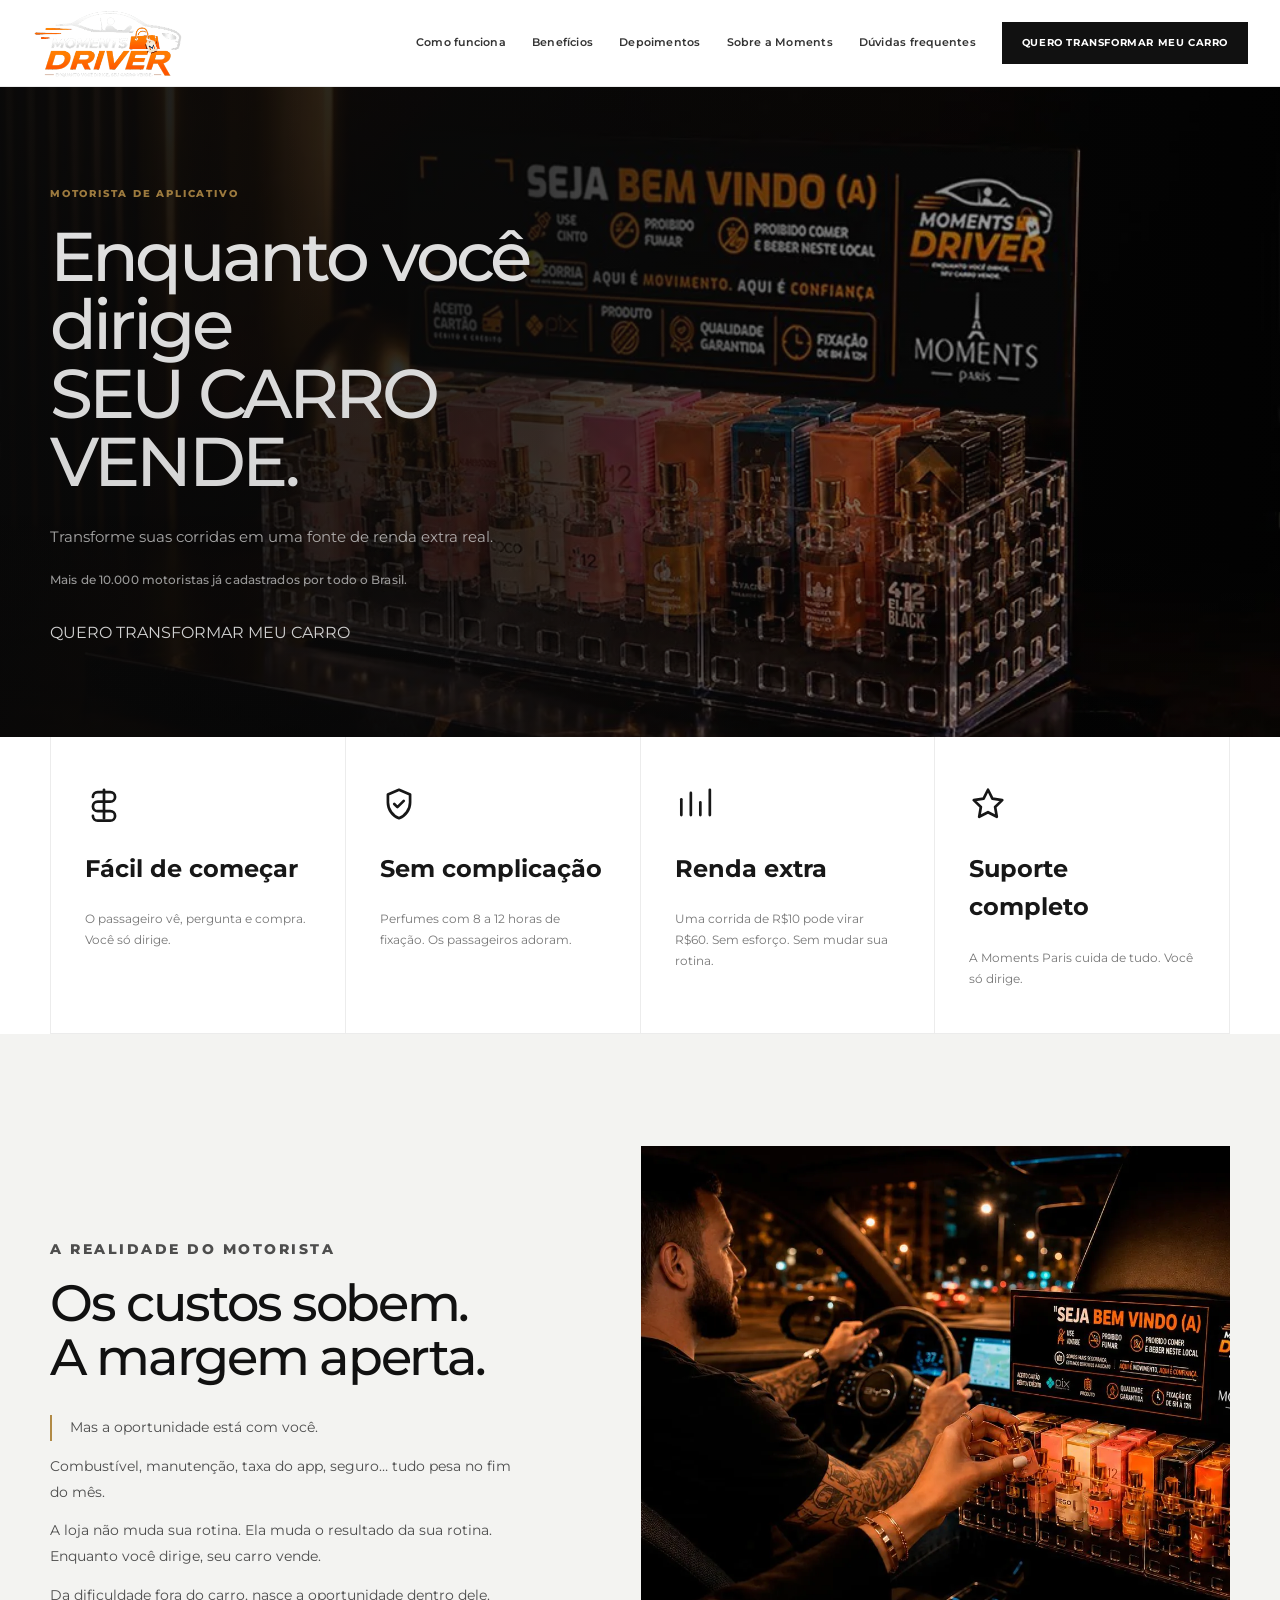
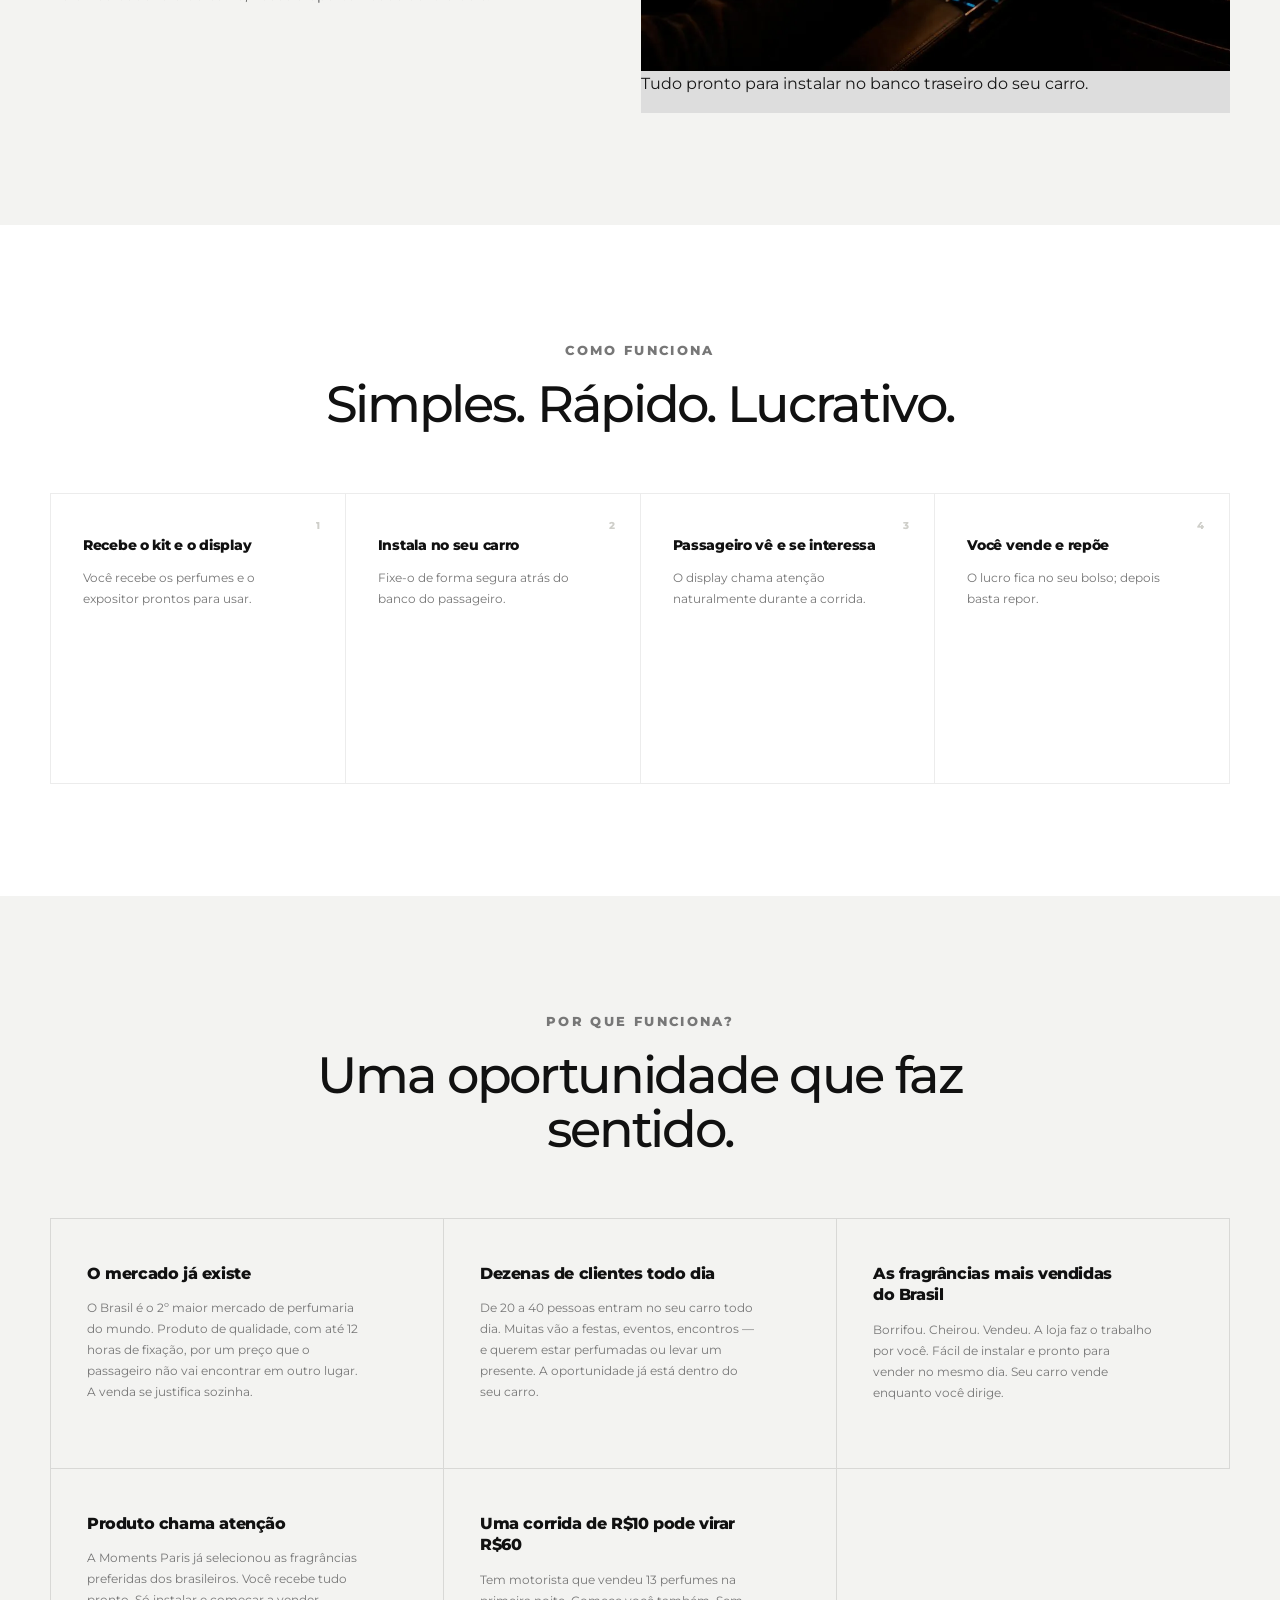
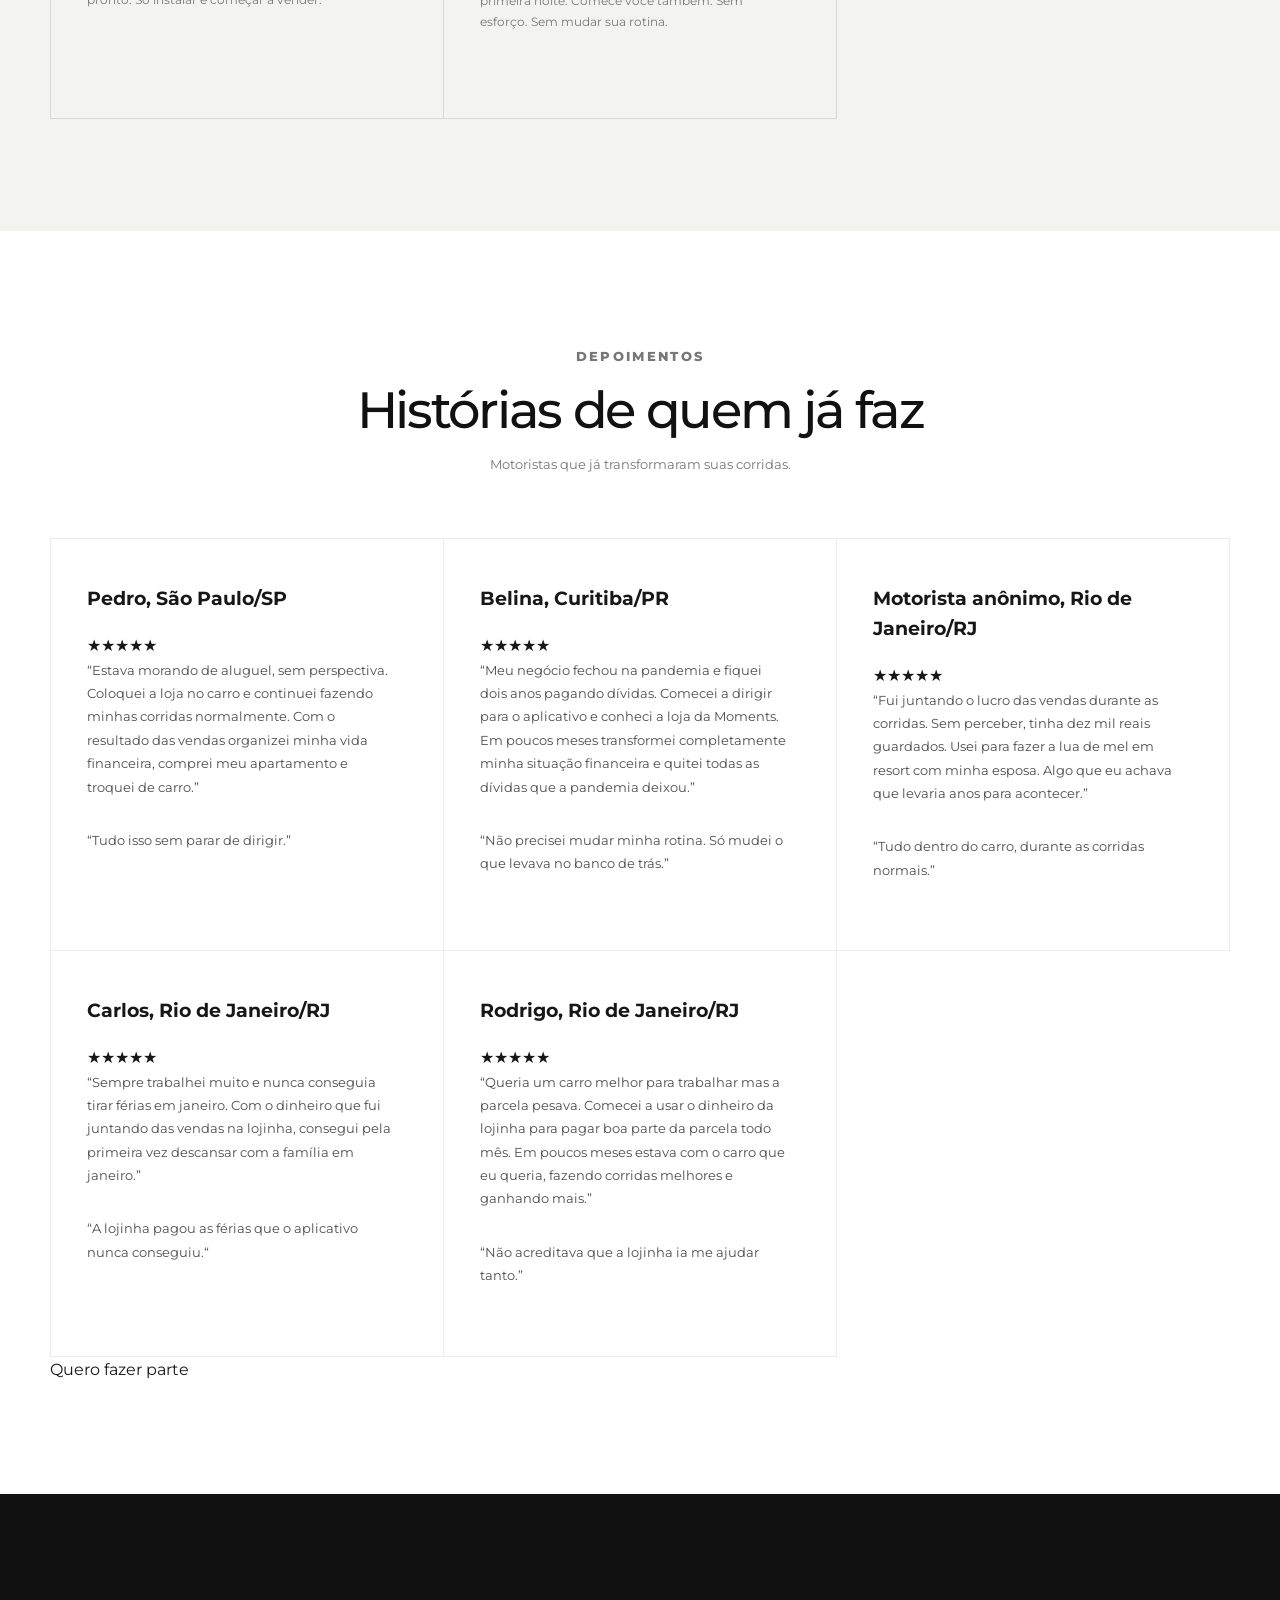
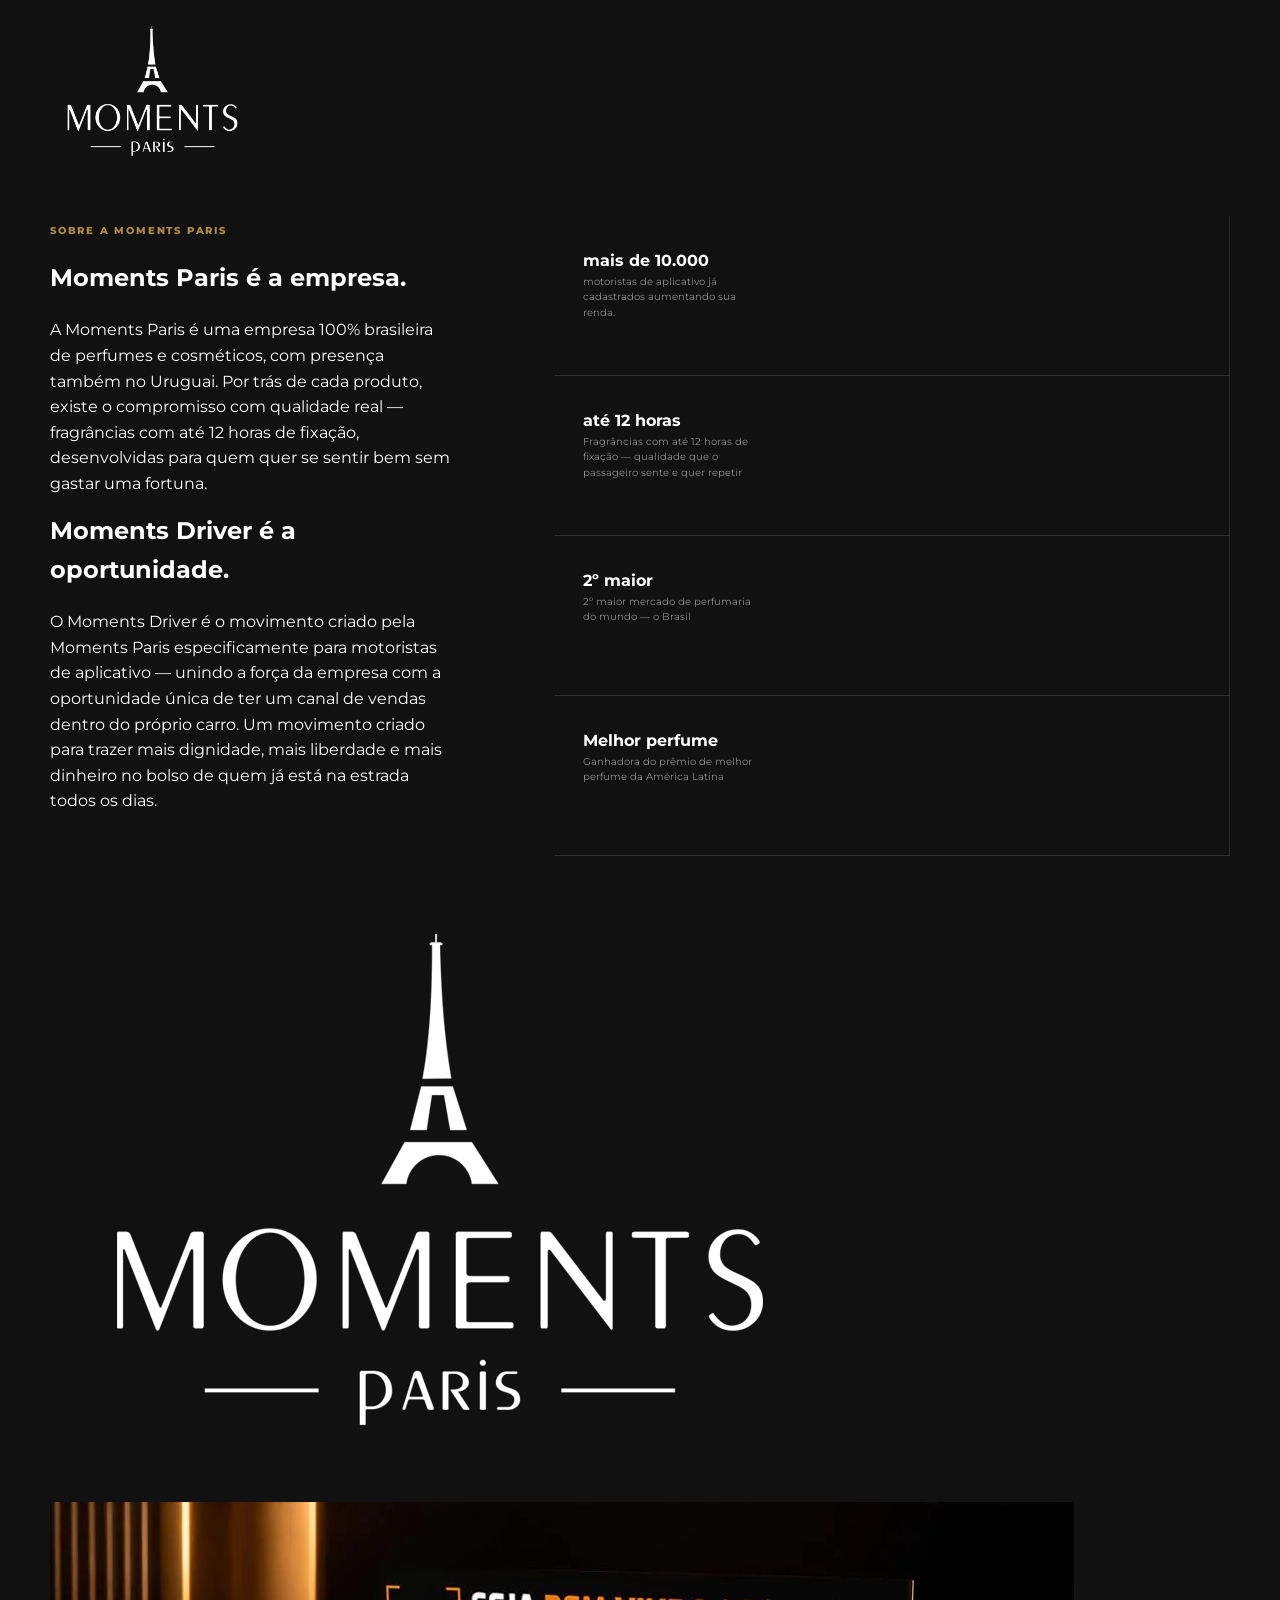
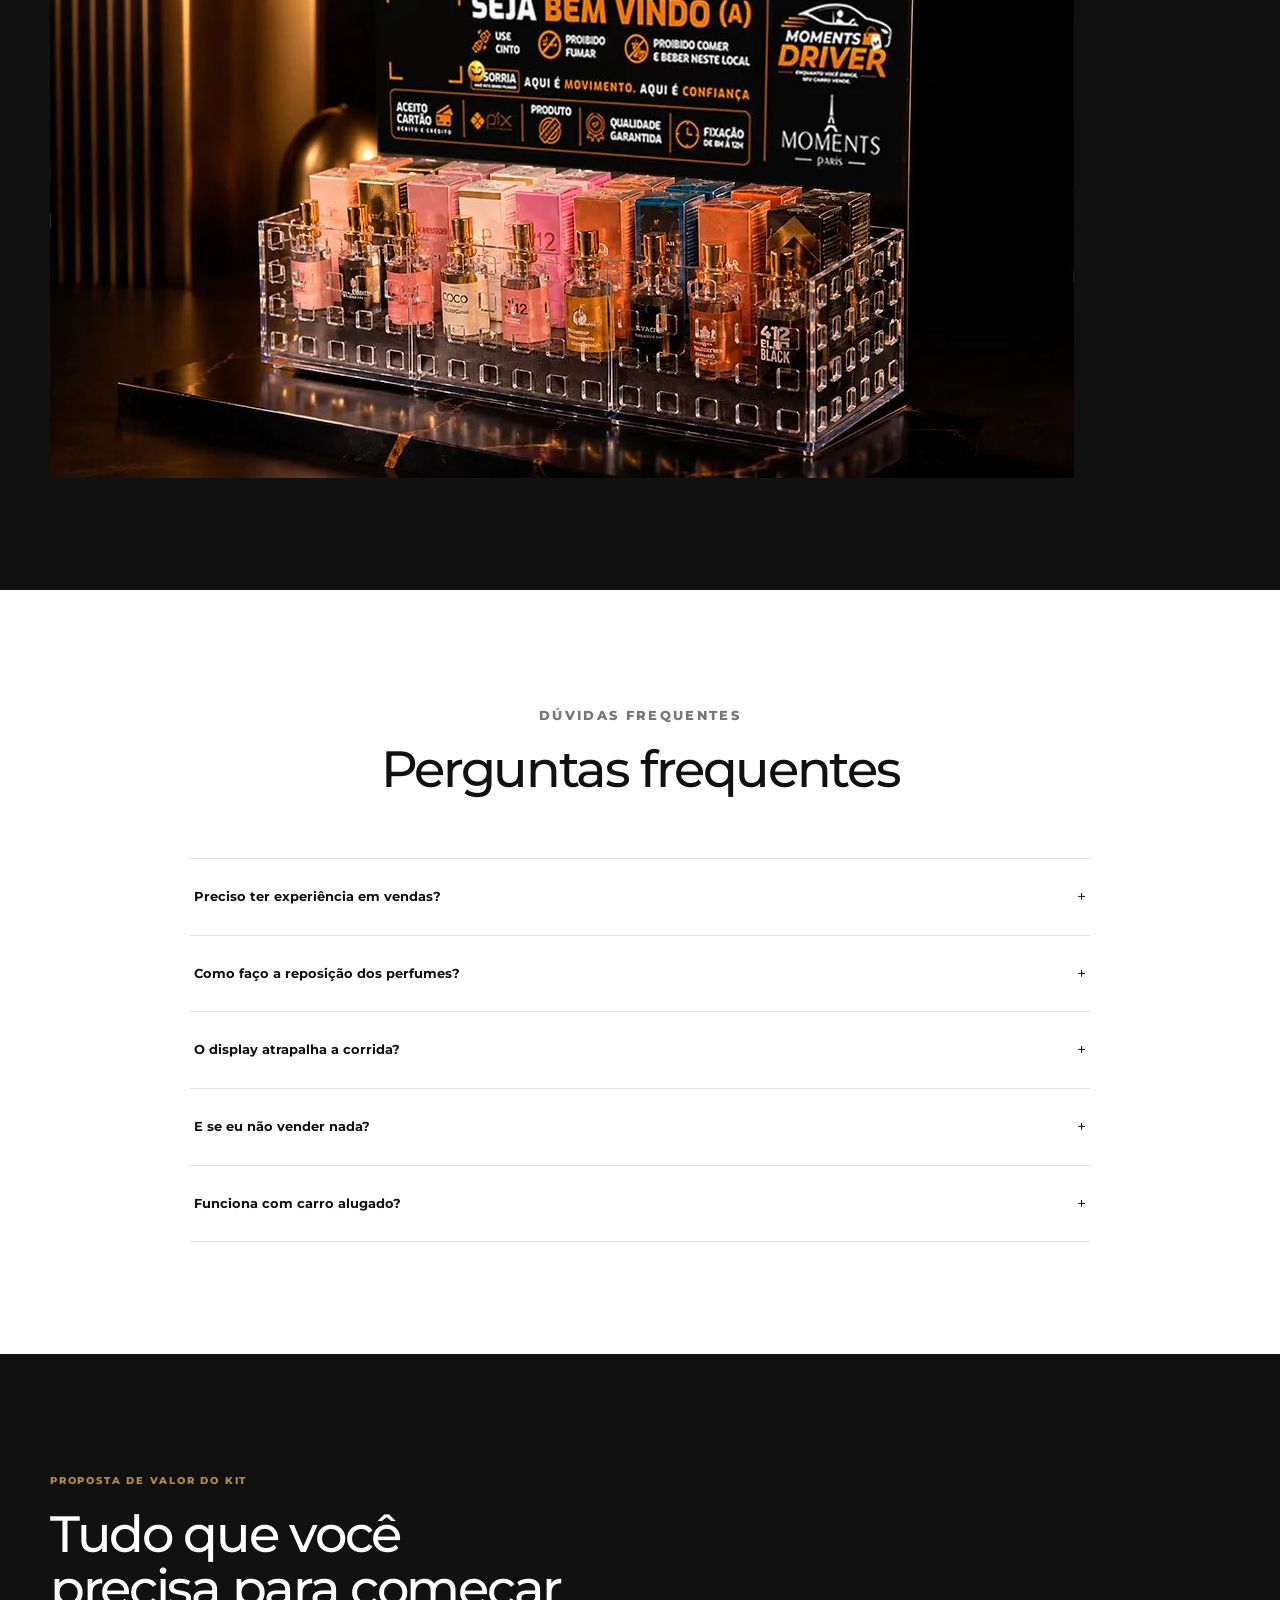
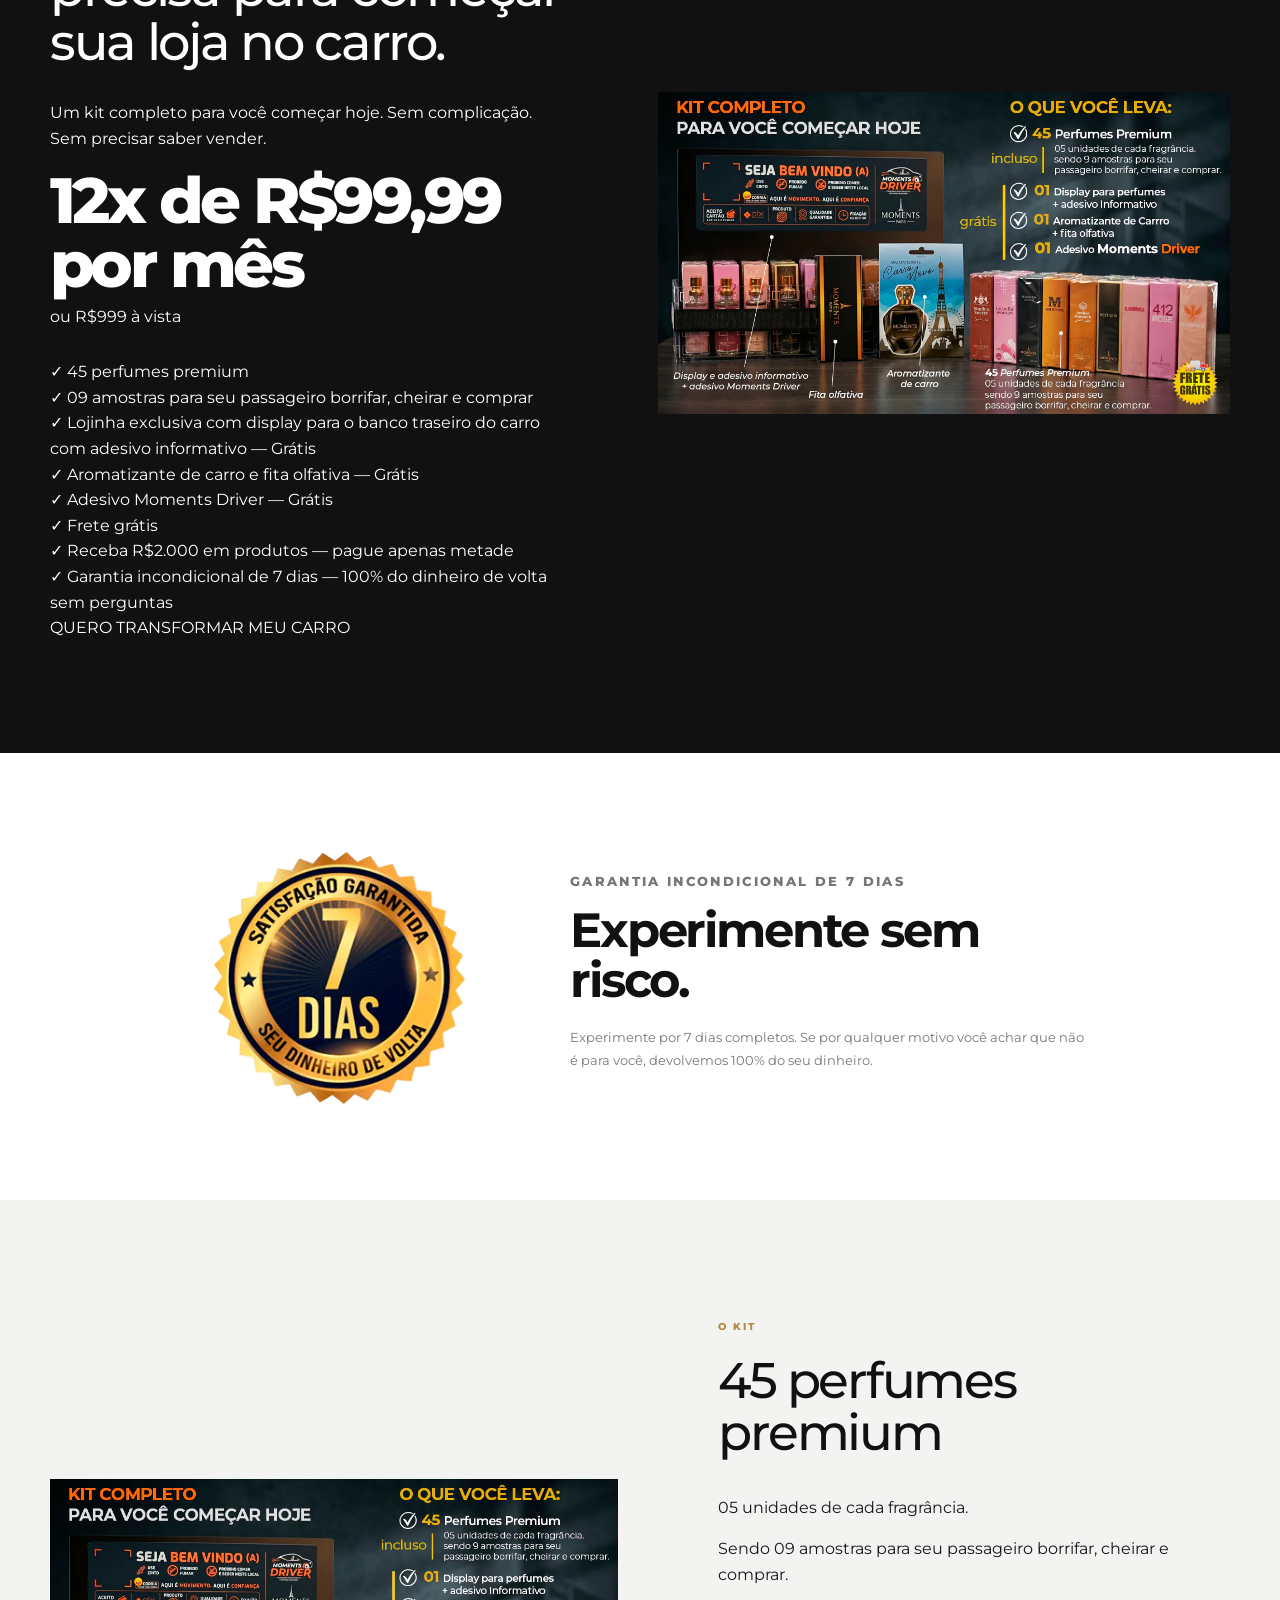
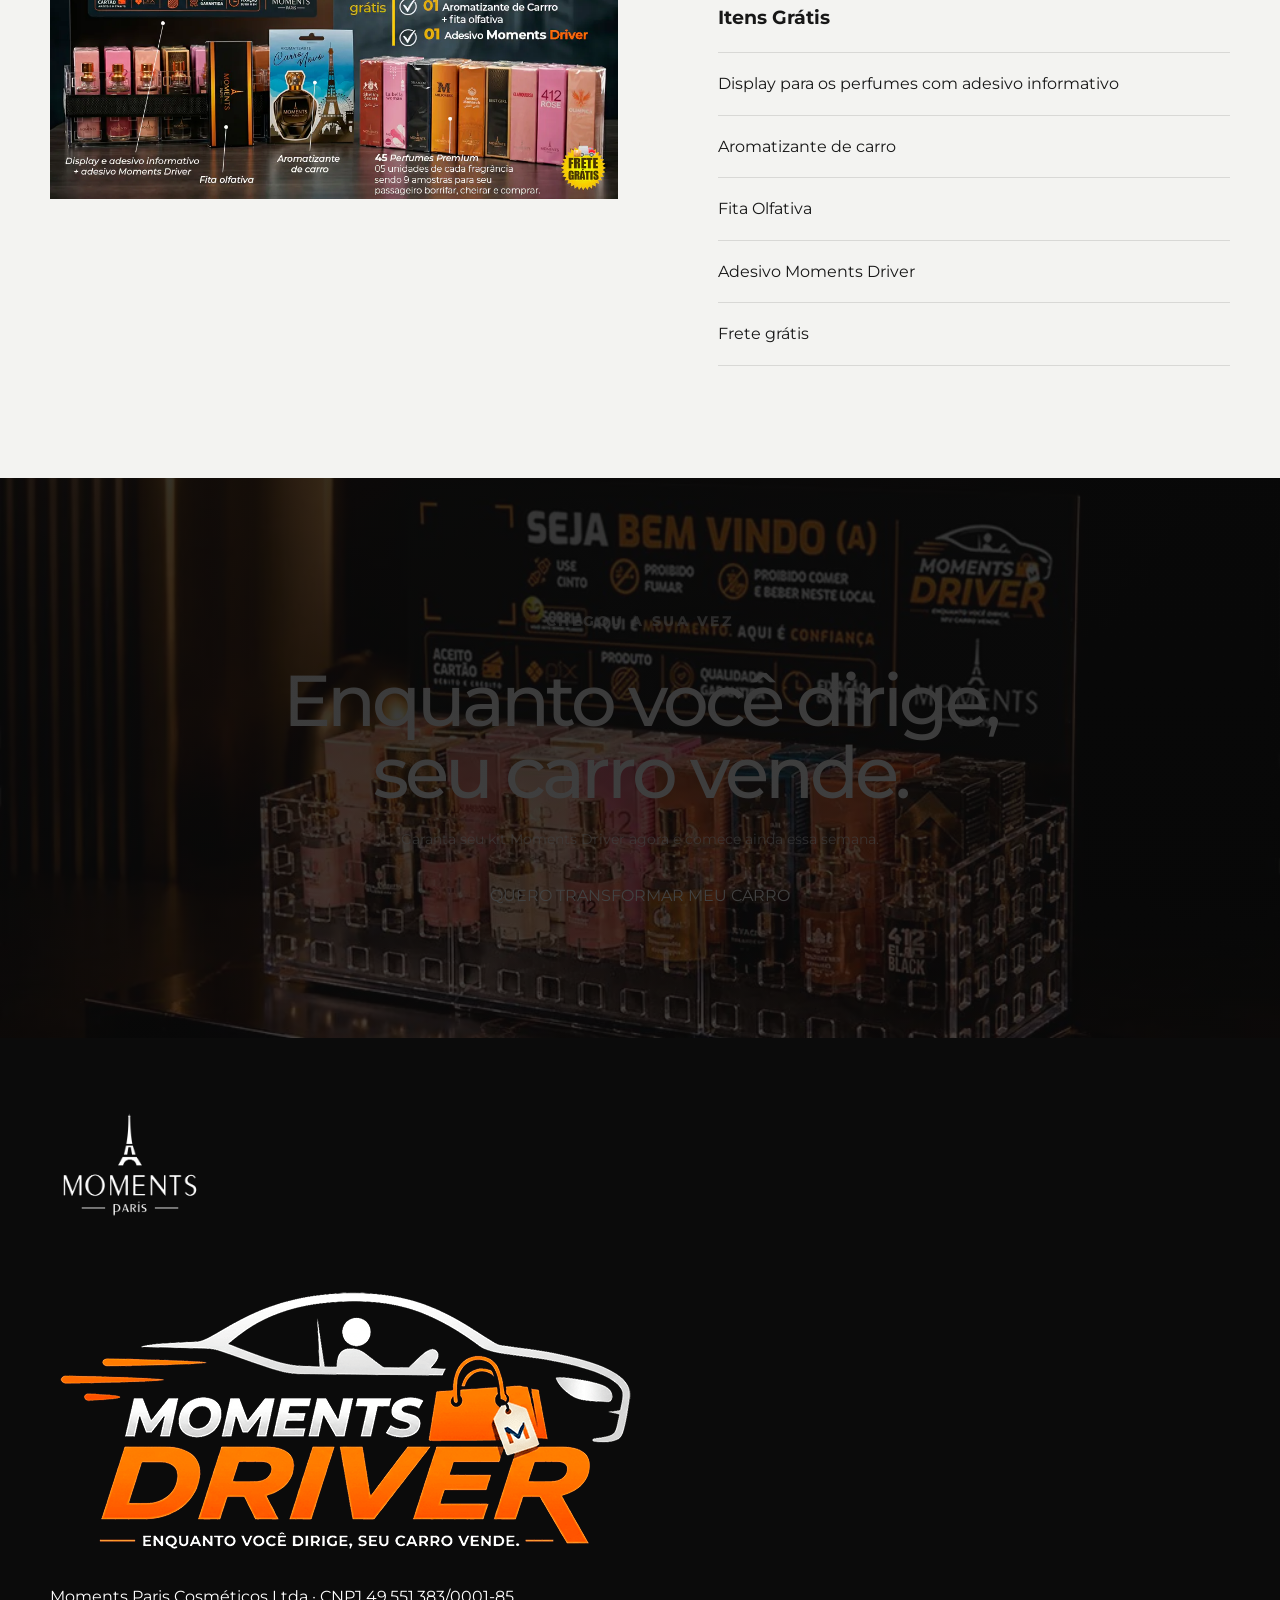
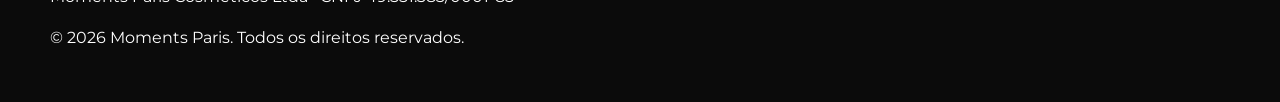
==== commit 856085fd: "Update print statement from 'Hello' to 'Goodbye'" ====
--- a/drive/index.html
+++ b/drive/index.html
@@ -1,1346 +1,1660 @@
 <!DOCTYPE html>
 <html lang="pt-BR">
 <head>
-  <meta charset="UTF-8">
-  <meta name="viewport" content="width=device-width, initial-scale=1.0">
-
-  <title>Moments Driver — Enquanto você dirige, seu carro vende.</title>
-
-  <meta
-    name="description"
-    content="Transforme seu carro em uma nova fonte de renda com a Moments Driver."
-  >
-
-  <link rel="preconnect" href="https://fonts.googleapis.com">
-  <link rel="preconnect" href="https://fonts.gstatic.com" crossorigin>
-
-  <link
-    href="https://fonts.googleapis.com/css2?family=Montserrat:wght@400;500;600;700;800;900&display=swap"
-    rel="stylesheet"
-  >
-
-  <link rel="stylesheet" href="./style.css">
+    <meta charset="UTF-8">
+
+    <meta
+        name="viewport"
+        content="width=device-width, initial-scale=1.0"
+    >
+
+    <meta
+        name="description"
+        content="Moments Driver — Enquanto você dirige, seu carro vende."
+    >
+
+    <meta
+        name="theme-color"
+        content="#111111"
+    >
+
+    <title>Moments Driver | Enquanto você dirige, seu carro vende.</title>
+
+    <!-- =========================================================
+         FONTE
+         ========================================================= -->
+    <link rel="preconnect" href="https://fonts.googleapis.com">
+    <link rel="preconnect" href="https://fonts.gstatic.com" crossorigin>
+
+    <link
+        href="https://fonts.googleapis.com/css2?family=Montserrat:wght@400;500;600;700;800;900&display=swap"
+        rel="stylesheet"
+    >
+
+    <!-- =========================================================
+         CSS
+         ========================================================= -->
+    <link rel="stylesheet" href="./style.css">
 </head>
 
 <body class="drive-page">
 
-  <!-- =========================================================
-       HEADER
-  ========================================================== -->
-  <header class="site-header">
-    <div class="header-inner">
-
-      <a href="#top" class="brand">
-        <img
-          src="./assets/logo_driver.webp"
-          alt="Moments Driver"
-          class="brand-logo"
+    <!-- =========================================================
+         HEADER
+         ========================================================= -->
+    <header class="site-header" id="top">
+
+        <div class="header-inner">
+
+            <a
+                href="#top"
+                class="brand"
+                aria-label="Moments Driver - início"
+            >
+                <img
+                    src="./assets/logo_driver.webp"
+                    alt="Moments Driver"
+                    class="brand-logo"
+                >
+            </a>
+
+            <nav
+                class="main-nav"
+                id="main-navigation"
+                aria-label="Navegação principal"
+            >
+
+                <a href="#como-funciona">
+                    Como funciona
+                </a>
+
+                <a href="#beneficios">
+                    Benefícios
+                </a>
+
+                <a href="#depoimentos">
+                    Depoimentos
+                </a>
+
+                <a href="#sobre">
+                    Sobre a Moments
+                </a>
+
+                <a href="#faq">
+                    Dúvidas frequentes
+                </a>
+
+                <a
+                    href="https://checkout.mania.software/?sku=KTMPDR"
+                    class="header-cta checkout-link"
+                >
+                    QUERO TRANSFORMAR MEU CARRO
+                </a>
+
+            </nav>
+
+            <button
+                type="button"
+                class="menu-toggle"
+                id="menu-toggle"
+                aria-label="Abrir menu"
+                aria-controls="main-navigation"
+                aria-expanded="false"
+            >
+                <span></span>
+                <span></span>
+                <span></span>
+            </button>
+
+        </div>
+
+    </header>
+
+
+    <main>
+
+        <!-- =====================================================
+             HERO
+             ===================================================== -->
+        <section class="hero">
+
+            <div class="hero-overlay"></div>
+
+            <div class="container hero-inner">
+
+                <div class="hero-content">
+
+                    <p class="hero-eyebrow">
+                        MOTORISTA DE APLICATIVO
+                    </p>
+
+                    <h1>
+                        Enquanto você dirige
+                        <br>
+                        <span class="gold">
+                            SEU CARRO VENDE.
+                        </span>
+                    </h1>
+
+                    <p class="hero-description">
+                        Transforme suas corridas em uma fonte de renda extra real.
+                    </p>
+
+                    <p class="hero-proof">
+                        Mais de 10.000 motoristas já cadastrados por todo o Brasil.
+                    </p>
+
+                    <a
+                        href="https://checkout.mania.software/?sku=KTMPDR"
+                        class="button button-primary checkout-link"
+                    >
+                        QUERO TRANSFORMAR MEU CARRO
+                    </a>
+
+                </div>
+
+            </div>
+
+        </section>
+
+
+        <!-- =====================================================
+             BENEFÍCIOS
+             ===================================================== -->
+        <section
+            id="beneficios"
+            class="benefits"
         >
-      </a>
-
-      <nav class="main-nav" id="mainNav">
-        <a href="#como-funciona">Como funciona</a>
-        <a href="#beneficios">Benefícios</a>
-        <a href="#depoimentos">Depoimentos</a>
-        <a href="#sobre">Sobre a Moments</a>
-        <a href="#faq">Dúvidas frequentes</a>
-
-        <a
-          href="https://checkout.mania.software/?sku=KTMPDR"
-          class="header-cta checkout-link"
+
+            <div class="container benefits-grid">
+
+                <article class="benefit-card">
+
+                    <div class="benefit-icon" aria-hidden="true">
+                        <svg
+                            viewBox="0 0 24 24"
+                            fill="none"
+                            xmlns="http://www.w3.org/2000/svg"
+                        >
+                            <path
+                                d="M12 3V21"
+                                stroke="currentColor"
+                                stroke-width="1.7"
+                                stroke-linecap="round"
+                            />
+                            <path
+                                d="M5 7.5C5 5.84 6.34 4.5 8 4.5H16C17.66 4.5 19 5.84 19 7.5C19 9.16 17.66 10.5 16 10.5H8C6.34 10.5 5 11.84 5 13.5C5 15.16 6.34 16.5 8 16.5H16C17.66 16.5 19 17.84 19 19.5C19 21.16 17.66 22.5 16 22.5H8C6.34 22.5 5 21.16 5 19.5"
+                                stroke="currentColor"
+                                stroke-width="1.7"
+                                stroke-linecap="round"
+                            />
+                        </svg>
+                    </div>
+
+                    <h2>
+                        Fácil de começar
+                    </h2>
+
+                    <p>
+                        O passageiro vê, pergunta e compra.
+                        Você só dirige.
+                    </p>
+
+                </article>
+
+
+                <article class="benefit-card">
+
+                    <div class="benefit-icon" aria-hidden="true">
+                        <svg
+                            viewBox="0 0 24 24"
+                            fill="none"
+                            xmlns="http://www.w3.org/2000/svg"
+                        >
+                            <path
+                                d="M12 3L19 6V11C19 15.42 16.04 19.56 12 21C7.96 19.56 5 15.42 5 11V6L12 3Z"
+                                stroke="currentColor"
+                                stroke-width="1.7"
+                                stroke-linejoin="round"
+                            />
+                            <path
+                                d="M9 12L11 14L15 10"
+                                stroke="currentColor"
+                                stroke-width="1.7"
+                                stroke-linecap="round"
+                                stroke-linejoin="round"
+                            />
+                        </svg>
+                    </div>
+
+                    <h2>
+                        Sem complicação
+                    </h2>
+
+                    <p>
+                        Perfumes com 8 a 12 horas de fixação.
+                        Os passageiros adoram.
+                    </p>
+
+                </article>
+
+
+                <article class="benefit-card">
+
+                    <div class="benefit-icon" aria-hidden="true">
+                        <svg
+                            viewBox="0 0 24 24"
+                            fill="none"
+                            xmlns="http://www.w3.org/2000/svg"
+                        >
+                            <path
+                                d="M4 19V9"
+                                stroke="currentColor"
+                                stroke-width="1.7"
+                                stroke-linecap="round"
+                            />
+                            <path
+                                d="M10 19V5"
+                                stroke="currentColor"
+                                stroke-width="1.7"
+                                stroke-linecap="round"
+                            />
+                            <path
+                                d="M16 19V11"
+                                stroke="currentColor"
+                                stroke-width="1.7"
+                                stroke-linecap="round"
+                            />
+                            <path
+                                d="M22 19V3"
+                                stroke="currentColor"
+                                stroke-width="1.7"
+                                stroke-linecap="round"
+                            />
+                        </svg>
+                    </div>
+
+                    <h2>
+                        Renda extra
+                    </h2>
+
+                    <p>
+                        Uma corrida de R$10 pode virar R$60.
+                        Sem esforço. Sem mudar sua rotina.
+                    </p>
+
+                </article>
+
+
+                <article class="benefit-card">
+
+                    <div class="benefit-icon" aria-hidden="true">
+                        <svg
+                            viewBox="0 0 24 24"
+                            fill="none"
+                            xmlns="http://www.w3.org/2000/svg"
+                        >
+                            <path
+                                d="M12 3L14.78 8.63L21 9.54L16.5 13.91L17.56 20.09L12 17.17L6.44 20.09L7.5 13.91L3 9.54L9.22 8.63L12 3Z"
+                                stroke="currentColor"
+                                stroke-width="1.7"
+                                stroke-linejoin="round"
+                            />
+                        </svg>
+                    </div>
+
+                    <h2>
+                        Suporte completo
+                    </h2>
+
+                    <p>
+                        A Moments Paris cuida de tudo.
+                        Você só dirige.
+                    </p>
+
+                </article>
+
+            </div>
+
+        </section>
+
+
+        <!-- =====================================================
+             REALIDADE DO MOTORISTA
+             ===================================================== -->
+        <section class="reality">
+
+            <div class="container reality-grid">
+
+                <div class="reality-content">
+
+                    <p class="section-eyebrow">
+                        A realidade do motorista
+                    </p>
+
+                    <h2>
+                        Os custos sobem.
+                        <br>
+                        A margem aperta.
+                    </h2>
+
+                    <p class="reality-highlight">
+                        Mas a oportunidade está com você.
+                    </p>
+
+                    <p>
+                        Combustível, manutenção, taxa do app, seguro…
+                        tudo pesa no fim do mês.
+                    </p>
+
+                    <p>
+                        A loja não muda sua rotina.
+                        Ela muda o resultado da sua rotina.
+                        Enquanto você dirige, seu carro vende.
+                    </p>
+
+                    <p>
+                        Da dificuldade fora do carro,
+                        nasce a oportunidade dentro dele.
+                    </p>
+
+                </div>
+
+
+                <div class="reality-image">
+
+                    <img
+                        src="./assets/expositor.webp"
+                        alt="Expositor Moments Driver instalado no carro"
+                        loading="lazy"
+                    >
+
+                    <p class="image-caption">
+                        Tudo pronto para instalar no banco traseiro do seu carro.
+                    </p>
+
+                </div>
+
+            </div>
+
+        </section>
+
+
+        <!-- =====================================================
+             COMO FUNCIONA
+             ===================================================== -->
+        <section
+            id="como-funciona"
+            class="how-it-works"
         >
-          QUERO TRANSFORMAR MEU CARRO
-        </a>
-      </nav>
-
-      <button
-        class="menu-toggle"
-        id="menuToggle"
-        type="button"
-        aria-label="Abrir menu"
-        aria-expanded="false"
-        aria-controls="mainNav"
-      >
-        <span></span>
-        <span></span>
-        <span></span>
-      </button>
-
-    </div>
-  </header>
-
-
-  <main id="top">
-
-    <!-- =======================================================
-         HERO
-    ======================================================== -->
-    <section class="hero">
-
-      <div class="hero-overlay"></div>
-
-      <div class="container hero-container">
-
-        <div class="hero-content">
-
-          <span class="hero-eyebrow">
-            MOTORISTA DE APLICATIVO
-          </span>
-
-          <h1>
-            Enquanto você dirige
-            <strong>SEU CARRO VENDE.</strong>
-          </h1>
-
-          <p class="hero-description">
-            Transforme o tempo que você passa dirigindo em uma nova
-            oportunidade de renda. Leve as fragrâncias Moments Paris
-            para dentro do seu carro e comece a vender para seus passageiros.
-          </p>
-
-          <p class="hero-proof">
-            Mais de <strong>10.000 motoristas</strong> já cadastrados
-            por todo o Brasil.
-          </p>
-
-          <a
-            href="https://checkout.mania.software/?sku=KTMPDR"
-            class="primary-button checkout-link"
-          >
-            QUERO TRANSFORMAR MEU CARRO
-          </a>
+
+            <div class="container">
+
+                <div class="section-heading">
+
+                    <p class="section-eyebrow">
+                        Como funciona
+                    </p>
+
+                    <h2>
+                        Simples. Rápido. Lucrativo.
+                    </h2>
+
+                </div>
+
+
+                <div class="steps-grid">
+
+                    <article class="step">
+
+                        <div class="step-number">
+                            1
+                        </div>
+
+                        <h3>
+                            Recebe o kit e o display
+                        </h3>
+
+                        <p>
+                            Você recebe os perfumes e o expositor
+                            prontos para usar.
+                        </p>
+
+                    </article>
+
+
+                    <article class="step">
+
+                        <div class="step-number">
+                            2
+                        </div>
+
+                        <h3>
+                            Instala no seu carro
+                        </h3>
+
+                        <p>
+                            Fixe-o de forma segura atrás do banco
+                            do passageiro.
+                        </p>
+
+                    </article>
+
+
+                    <article class="step">
+
+                        <div class="step-number">
+                            3
+                        </div>
+
+                        <h3>
+                            Passageiro vê e se interessa
+                        </h3>
+
+                        <p>
+                            O display chama atenção naturalmente
+                            durante a corrida.
+                        </p>
+
+                    </article>
+
+
+                    <article class="step">
+
+                        <div class="step-number">
+                            4
+                        </div>
+
+                        <h3>
+                            Você vende e repõe
+                        </h3>
+
+                        <p>
+                            O lucro fica no seu bolso; depois
+                            basta repor.
+                        </p>
+
+                    </article>
+
+                </div>
+
+            </div>
+
+        </section>
+
+
+        <!-- =====================================================
+             POR QUE FUNCIONA
+             ===================================================== -->
+        <section class="why">
+
+            <div class="container">
+
+                <div class="section-heading">
+
+                    <p class="section-eyebrow">
+                        Por que funciona?
+                    </p>
+
+                    <h2>
+                        Uma oportunidade que faz sentido.
+                    </h2>
+
+                </div>
+
+
+                <div class="why-grid">
+
+                    <article class="why-card">
+
+                        <h3>
+                            O mercado já existe
+                        </h3>
+
+                        <p>
+                            O Brasil é o 2º maior mercado de perfumaria
+                            do mundo. Produto de qualidade, com até 12
+                            horas de fixação, por um preço que o passageiro
+                            não vai encontrar em outro lugar. A venda se
+                            justifica sozinha.
+                        </p>
+
+                    </article>
+
+
+                    <article class="why-card">
+
+                        <h3>
+                            Dezenas de clientes todo dia
+                        </h3>
+
+                        <p>
+                            De 20 a 40 pessoas entram no seu carro todo dia.
+                            Muitas vão a festas, eventos, encontros — e
+                            querem estar perfumadas ou levar um presente.
+                            A oportunidade já está dentro do seu carro.
+                        </p>
+
+                    </article>
+
+
+                    <article class="why-card">
+
+                        <h3>
+                            As fragrâncias mais vendidas do Brasil
+                        </h3>
+
+                        <p>
+                            Borrifou. Cheirou. Vendeu. A loja faz o trabalho
+                            por você. Fácil de instalar e pronto para vender
+                            no mesmo dia. Seu carro vende enquanto você dirige.
+                        </p>
+
+                    </article>
+
+
+                    <article class="why-card">
+
+                        <h3>
+                            Produto chama atenção
+                        </h3>
+
+                        <p>
+                            A Moments Paris já selecionou as fragrâncias
+                            preferidas dos brasileiros. Você recebe tudo
+                            pronto. Só instalar e começar a vender.
+                        </p>
+
+                    </article>
+
+
+                    <article class="why-card">
+
+                        <h3>
+                            Uma corrida de R$10 pode virar R$60
+                        </h3>
+
+                        <p>
+                            Tem motorista que vendeu 13 perfumes na primeira
+                            noite. Comece você também. Sem esforço.
+                            Sem mudar sua rotina.
+                        </p>
+
+                    </article>
+
+                </div>
+
+            </div>
+
+        </section>
+
+
+        <!-- =====================================================
+             DEPOIMENTOS
+             ===================================================== -->
+        <section
+            id="depoimentos"
+            class="testimonials"
+        >
+
+            <div class="container">
+
+                <div class="section-heading">
+
+                    <p class="section-eyebrow">
+                        Depoimentos
+                    </p>
+
+                    <h2>
+                        Histórias de quem já faz
+                    </h2>
+
+                    <p class="section-description">
+                        Motoristas que já transformaram suas corridas.
+                    </p>
+
+                </div>
+
+
+                <div class="testimonials-grid">
+
+                    <article class="testimonial-card">
+
+                        <h3>
+                            Pedro, São Paulo/SP
+                        </h3>
+
+                        <div class="stars" aria-label="5 estrelas">
+                            ★★★★★
+                        </div>
+
+                        <p>
+                            “Estava morando de aluguel, sem perspectiva.
+                            Coloquei a loja no carro e continuei fazendo
+                            minhas corridas normalmente. Com o resultado
+                            das vendas organizei minha vida financeira,
+                            comprei meu apartamento e troquei de carro.”
+                        </p>
+
+                        <p class="testimonial-highlight">
+                            “Tudo isso sem parar de dirigir.”
+                        </p>
+
+                    </article>
+
+
+                    <article class="testimonial-card">
+
+                        <h3>
+                            Belina, Curitiba/PR
+                        </h3>
+
+                        <div class="stars" aria-label="5 estrelas">
+                            ★★★★★
+                        </div>
+
+                        <p>
+                            “Meu negócio fechou na pandemia e fiquei dois
+                            anos pagando dívidas. Comecei a dirigir para
+                            o aplicativo e conheci a loja da Moments.
+                            Em poucos meses transformei completamente
+                            minha situação financeira e quitei todas
+                            as dívidas que a pandemia deixou.”
+                        </p>
+
+                        <p class="testimonial-highlight">
+                            “Não precisei mudar minha rotina.
+                            Só mudei o que levava no banco de trás.”
+                        </p>
+
+                    </article>
+
+
+                    <article class="testimonial-card">
+
+                        <h3>
+                            Motorista anônimo, Rio de Janeiro/RJ
+                        </h3>
+
+                        <div class="stars" aria-label="5 estrelas">
+                            ★★★★★
+                        </div>
+
+                        <p>
+                            “Fui juntando o lucro das vendas durante
+                            as corridas. Sem perceber, tinha dez mil
+                            reais guardados. Usei para fazer a lua de
+                            mel em resort com minha esposa. Algo que
+                            eu achava que levaria anos para acontecer.”
+                        </p>
+
+                        <p class="testimonial-highlight">
+                            “Tudo dentro do carro, durante as corridas normais.”
+                        </p>
+
+                    </article>
+
+
+                    <article class="testimonial-card">
+
+                        <h3>
+                            Carlos, Rio de Janeiro/RJ
+                        </h3>
+
+                        <div class="stars" aria-label="5 estrelas">
+                            ★★★★★
+                        </div>
+
+                        <p>
+                            “Sempre trabalhei muito e nunca conseguia
+                            tirar férias em janeiro. Com o dinheiro que
+                            fui juntando das vendas na lojinha, consegui
+                            pela primeira vez descansar com a família
+                            em janeiro.”
+                        </p>
+
+                        <p class="testimonial-highlight">
+                            “A lojinha pagou as férias que o aplicativo
+                            nunca conseguiu.“
+                        </p>
+
+                    </article>
+
+
+                    <article class="testimonial-card">
+
+                        <h3>
+                            Rodrigo, Rio de Janeiro/RJ
+                        </h3>
+
+                        <div class="stars" aria-label="5 estrelas">
+                            ★★★★★
+                        </div>
+
+                        <p>
+                            “Queria um carro melhor para trabalhar mas
+                            a parcela pesava. Comecei a usar o dinheiro
+                            da lojinha para pagar boa parte da parcela
+                            todo mês. Em poucos meses estava com o carro
+                            que eu queria, fazendo corridas melhores
+                            e ganhando mais.”
+                        </p>
+
+                        <p class="testimonial-highlight">
+                            “Não acreditava que a lojinha ia me ajudar tanto.”
+                        </p>
+
+                    </article>
+
+                </div>
+
+
+                <div class="section-cta">
+
+                    <a
+                        href="https://checkout.mania.software/?sku=KTMPDR"
+                        class="button button-primary checkout-link"
+                    >
+                        Quero fazer parte
+                    </a>
+
+                </div>
+
+            </div>
+
+        </section>
+
+
+        <!-- =====================================================
+             SOBRE A MOMENTS
+             ===================================================== -->
+        <section
+            id="sobre"
+            class="about"
+        >
+
+            <div class="container">
+
+                <div class="about-brand">
+
+                    <img
+                        src="./assets/moments_branco.webp"
+                        alt="Moments Paris"
+                        loading="lazy"
+                    >
+
+                </div>
+
+
+                <div class="about-grid">
+
+                    <div class="about-copy">
+
+                        <p class="section-eyebrow">
+                            Sobre a Moments Paris
+                        </p>
+
+                        <h2>
+                            Moments Paris é a empresa.
+                        </h2>
+
+                        <p>
+                            A Moments Paris é uma empresa 100% brasileira
+                            de perfumes e cosméticos, com presença também
+                            no Uruguai. Por trás de cada produto, existe
+                            o compromisso com qualidade real — fragrâncias
+                            com até 12 horas de fixação, desenvolvidas
+                            para quem quer se sentir bem sem gastar uma fortuna.
+                        </p>
+
+                        <h2>
+                            Moments Driver é a oportunidade.
+                        </h2>
+
+                        <p>
+                            O Moments Driver é o movimento criado pela
+                            Moments Paris especificamente para motoristas
+                            de aplicativo — unindo a força da empresa com
+                            a oportunidade única de ter um canal de vendas
+                            dentro do próprio carro. Um movimento criado
+                            para trazer mais dignidade, mais liberdade
+                            e mais dinheiro no bolso de quem já está na
+                            estrada todos os dias.
+                        </p>
+
+                    </div>
+
+
+                    <div class="about-facts">
+
+                        <div class="fact">
+
+                            <strong>
+                                mais de 10.000
+                            </strong>
+
+                            <span>
+                                motoristas de aplicativo já cadastrados
+                                aumentando sua renda.
+                            </span>
+
+                        </div>
+
+
+                        <div class="fact">
+
+                            <strong>
+                                até 12 horas
+                            </strong>
+
+                            <span>
+                                Fragrâncias com até 12 horas de fixação —
+                                qualidade que o passageiro sente e quer repetir
+                            </span>
+
+                        </div>
+
+
+                        <div class="fact">
+
+                            <strong>
+                                2º maior
+                            </strong>
+
+                            <span>
+                                2º maior mercado de perfumaria do mundo —
+                                o Brasil
+                            </span>
+
+                        </div>
+
+
+                        <div class="fact">
+
+                            <strong>
+                                Melhor perfume
+                            </strong>
+
+                            <span>
+                                Ganhadora do prêmio de melhor perfume
+                                da América Latina
+                            </span>
+
+                        </div>
+
+                    </div>
+
+                </div>
+
+
+                <div class="about-images">
+
+                    <div class="about-image">
+
+                        <img
+                            src="./assets/moments_branco.webp"
+                            alt="Moments Paris"
+                            loading="lazy"
+                        >
+
+                    </div>
+
+
+                    <div class="about-image">
+
+                        <img
+                            src="./assets/display.webp"
+                            alt="Moments Driver Brasil e Uruguai"
+                            loading="lazy"
+                        >
+
+                    </div>
+
+                </div>
+
+            </div>
+
+        </section>
+
+
+        <!-- =====================================================
+             FAQ
+             ===================================================== -->
+        <section
+            id="faq"
+            class="faq"
+        >
+
+            <div class="container faq-container">
+
+                <div class="section-heading">
+
+                    <p class="section-eyebrow">
+                        Dúvidas frequentes
+                    </p>
+
+                    <h2>
+                        Perguntas frequentes
+                    </h2>
+
+                </div>
+
+
+                <div class="faq-list">
+
+                    <article class="faq-item">
+
+                        <button
+                            type="button"
+                            class="faq-question"
+                            aria-expanded="false"
+                        >
+                            <span>
+                                Preciso ter experiência em vendas?
+                            </span>
+
+                            <span
+                                class="faq-icon"
+                                aria-hidden="true"
+                            >
+                                +
+                            </span>
+
+                        </button>
+
+                        <div class="faq-answer">
+
+                            <p>
+                                Não. O display atrai a atenção sozinho.
+                                O passageiro entra, vê os perfumes e pergunta.
+                                Sente o cheiro e compra. Quem decide é o cliente.
+                                Você só precisa dirigir.
+                            </p>
+
+                        </div>
+
+                    </article>
+
+
+                    <article class="faq-item">
+
+                        <button
+                            type="button"
+                            class="faq-question"
+                            aria-expanded="false"
+                        >
+                            <span>
+                                Como faço a reposição dos perfumes?
+                            </span>
+
+                            <span
+                                class="faq-icon"
+                                aria-hidden="true"
+                            >
+                                +
+                            </span>
+
+                        </button>
+
+                        <div class="faq-answer">
+
+                            <p>
+                                Quando o estoque acabar, você repõe diretamente
+                                pela estrutura oficial da Moments Paris. E não
+                                está sozinho nessa jornada. Nossa equipe acompanha
+                                você em cada etapa, desde a instalação até as
+                                reposições. Todo o suporte que você precisar
+                                está disponível.
+                            </p>
+
+                        </div>
+
+                    </article>
+
+
+                    <article class="faq-item">
+
+                        <button
+                            type="button"
+                            class="faq-question"
+                            aria-expanded="false"
+                        >
+                            <span>
+                                O display atrapalha a corrida?
+                            </span>
+
+                            <span
+                                class="faq-icon"
+                                aria-hidden="true"
+                            >
+                                +
+                            </span>
+
+                        </button>
+
+                        <div class="faq-answer">
+
+                            <p>
+                                Não. O display é pensado especificamente para
+                                o banco traseiro do carro. Instalação simples
+                                e segura. Muitos motoristas relatam que os
+                                passageiros elogiam a lojinha assim que entram
+                                no carro. Ela não atrapalha, ela chama atenção
+                                do jeito certo.
+                            </p>
+
+                        </div>
+
+                    </article>
+
+
+                    <article class="faq-item">
+
+                        <button
+                            type="button"
+                            class="faq-question"
+                            aria-expanded="false"
+                        >
+                            <span>
+                                E se eu não vender nada?
+                            </span>
+
+                            <span
+                                class="faq-icon"
+                                aria-hidden="true"
+                            >
+                                +
+                            </span>
+
+                        </button>
+
+                        <div class="faq-answer">
+
+                            <p>
+                                A Moments Paris oferece garantia incondicional
+                                de 7 dias. Se por qualquer motivo você achar
+                                que não é para você, devolvemos 100% do seu
+                                dinheiro. Sem perguntas, sem burocracia.
+                                E entre nós: nunca aconteceu de alguém devolver
+                                a lojinha. O risco é todo nosso.
+                            </p>
+
+                        </div>
+
+                    </article>
+
+
+                    <article class="faq-item">
+
+                        <button
+                            type="button"
+                            class="faq-question"
+                            aria-expanded="false"
+                        >
+                            <span>
+                                Funciona com carro alugado?
+                            </span>
+
+                            <span
+                                class="faq-icon"
+                                aria-hidden="true"
+                            >
+                                +
+                            </span>
+
+                        </button>
+
+                        <div class="faq-answer">
+
+                            <p>
+                                Sim. O display é removível e não danifica
+                                o veículo. Você instala, usa e retira quando
+                                precisar. Não importa se o carro é próprio
+                                ou alugado.
+                            </p>
+
+                        </div>
+
+                    </article>
+
+                </div>
+
+            </div>
+
+        </section>
+
+
+        <!-- =====================================================
+             OFERTA
+             ===================================================== -->
+        <section class="offer">
+
+            <div class="container offer-grid">
+
+                <div class="offer-content">
+
+                    <p class="section-eyebrow">
+                        Proposta de valor do kit
+                    </p>
+
+                    <h2>
+                        Tudo que você precisa para começar
+                        sua loja no carro.
+                    </h2>
+
+                    <p class="offer-description">
+                        Um kit completo para você começar hoje.
+                        Sem complicação. Sem precisar saber vender.
+                    </p>
+
+
+                    <div class="offer-price">
+
+                        <strong>
+                            12x de R$99,99 por mês
+                        </strong>
+
+                        <span>
+                            ou R$999 à vista
+                        </span>
+
+                    </div>
+
+
+                    <ul class="offer-list">
+
+                        <li>
+                            <span class="check">✓</span>
+                            <span>
+                                45 perfumes premium
+                            </span>
+                        </li>
+
+                        <li>
+                            <span class="check">✓</span>
+                            <span>
+                                09 amostras para seu passageiro borrifar,
+                                cheirar e comprar
+                            </span>
+                        </li>
+
+                        <li>
+                            <span class="check">✓</span>
+                            <span>
+                                Lojinha exclusiva com display para o banco
+                                traseiro do carro com adesivo informativo
+                                — Grátis
+                            </span>
+                        </li>
+
+                        <li>
+                            <span class="check">✓</span>
+                            <span>
+                                Aromatizante de carro e fita olfativa — Grátis
+                            </span>
+                        </li>
+
+                        <li>
+                            <span class="check">✓</span>
+                            <span>
+                                Adesivo Moments Driver — Grátis
+                            </span>
+                        </li>
+
+                        <li>
+                            <span class="check">✓</span>
+                            <span>
+                                Frete grátis
+                            </span>
+                        </li>
+
+                        <li>
+                            <span class="check">✓</span>
+                            <span>
+                                Receba R$2.000 em produtos — pague apenas metade
+                            </span>
+                        </li>
+
+                        <li>
+                            <span class="check">✓</span>
+                            <span>
+                                Garantia incondicional de 7 dias —
+                                100% do dinheiro de volta sem perguntas
+                            </span>
+                        </li>
+
+                    </ul>
+
+
+                    <a
+                        href="https://checkout.mania.software/?sku=KTMPDR"
+                        class="button button-primary checkout-link"
+                    >
+                        QUERO TRANSFORMAR MEU CARRO
+                    </a>
+
+                </div>
+
+
+                <div class="offer-image">
+
+                    <img
+                        src="./assets/kit_driver.webp"
+                        alt="Kit Moments Driver"
+                        loading="lazy"
+                    >
+
+                </div>
+
+            </div>
+
+        </section>
+
+
+        <!-- =====================================================
+             GARANTIA
+             ===================================================== -->
+        <section class="guarantee">
+
+            <div class="container guarantee-grid">
+
+                <div class="guarantee-image">
+
+                    <img
+                        src="./assets/7dias.webp"
+                        alt="Garantia incondicional de 7 dias"
+                        loading="lazy"
+                    >
+
+                </div>
+
+
+                <div class="guarantee-content">
+
+                    <p class="section-eyebrow">
+                        GARANTIA INCONDICIONAL DE 7 DIAS
+                    </p>
+
+                    <h2>
+                        Experimente sem risco.
+                    </h2>
+
+                    <p>
+                        Experimente por 7 dias completos.
+                        Se por qualquer motivo você achar que não é para você,
+                        devolvemos 100% do seu dinheiro.
+                    </p>
+
+                </div>
+
+            </div>
+
+        </section>
+
+
+        <!-- =====================================================
+             DETALHES DO KIT
+             ===================================================== -->
+        <section class="kit-details">
+
+            <div class="container kit-grid">
+
+                <div class="kit-image">
+
+                    <img
+                        src="./assets/kit_driver.webp"
+                        alt="Kit Moments Driver completo"
+                        loading="lazy"
+                    >
+
+                </div>
+
+
+                <div class="kit-content">
+
+                    <p class="section-eyebrow">
+                        O KIT
+                    </p>
+
+                    <h2>
+                        45 perfumes premium
+                    </h2>
+
+                    <p>
+                        05 unidades de cada fragrância.
+                    </p>
+
+                    <p>
+                        Sendo 09 amostras para seu passageiro
+                        borrifar, cheirar e comprar.
+                    </p>
+
+
+                    <h3>
+                        Itens Grátis
+                    </h3>
+
+
+                    <ul class="kit-list">
+
+                        <li>
+                            Display para os perfumes com adesivo informativo
+                        </li>
+
+                        <li>
+                            Aromatizante de carro
+                        </li>
+
+                        <li>
+                            Fita Olfativa
+                        </li>
+
+                        <li>
+                            Adesivo Moments Driver
+                        </li>
+
+                        <li>
+                            Frete grátis
+                        </li>
+
+                    </ul>
+
+                </div>
+
+            </div>
+
+        </section>
+
+
+        <!-- =====================================================
+             CTA FINAL
+             ===================================================== -->
+        <section class="final-cta">
+
+            <div class="final-cta-overlay"></div>
+
+            <div class="container final-cta-inner">
+
+                <p class="section-eyebrow">
+                    Chegou a sua vez
+                </p>
+
+                <h2>
+                    Enquanto você dirige,
+                    <br>
+                    seu carro vende.
+                </h2>
+
+                <p>
+                    Garanta seu kit Moments Driver agora
+                    e comece ainda essa semana.
+                </p>
+
+                <a
+                    href="https://checkout.mania.software/?sku=KTMPDR"
+                    class="button button-primary checkout-link"
+                >
+                    QUERO TRANSFORMAR MEU CARRO
+                </a>
+
+            </div>
+
+        </section>
+
+    </main>
+
+
+    <!-- =========================================================
+         FOOTER
+         ========================================================= -->
+    <footer class="site-footer">
+
+        <div class="container footer-inner">
+
+            <div class="footer-brand">
+
+                <img
+                    src="./assets/moments_branco.webp"
+                    alt="Moments Paris"
+                    loading="lazy"
+                >
+
+            </div>
+
+
+            <div class="footer-logos">
+
+                <img
+                    src="./assets/logo_driver.webp"
+                    alt="Moments Driver"
+                    loading="lazy"
+                >
+
+            </div>
+
+
+            <div class="footer-info">
+
+                <p>
+                    Moments Paris Cosméticos Ltda ·
+                    CNPJ 49.551.383/0001-85
+                </p>
+
+                <p>
+                    © 2026 Moments Paris.
+                    Todos os direitos reservados.
+                </p>
+
+            </div>
 
         </div>
 
-      </div>
-
-    </section>
-
-
-    <!-- =======================================================
-         BENEFÍCIOS
-    ======================================================== -->
-    <section class="benefits" id="beneficios">
-
-      <div class="container">
-
-        <div class="benefits-grid">
-
-          <article class="benefit-card">
-
-            <div class="benefit-icon">
-              <svg viewBox="0 0 48 48" aria-hidden="true">
-                <path d="M24 6v36M6 24h36"/>
-              </svg>
-            </div>
-
-            <h3>Fácil de começar</h3>
-
-            <p>
-              Você recebe tudo pronto para começar a vender
-              dentro do seu carro.
-            </p>
-
-          </article>
-
-
-          <article class="benefit-card">
-
-            <div class="benefit-icon">
-              <svg viewBox="0 0 48 48" aria-hidden="true">
-                <circle cx="24" cy="24" r="17"/>
-                <path d="M24 14v10l7 5"/>
-              </svg>
-            </div>
-
-            <h3>Sem complicação</h3>
-
-            <p>
-              Uma operação simples que se encaixa naturalmente
-              na sua rotina de motorista.
-            </p>
-
-          </article>
-
-
-          <article class="benefit-card">
-
-            <div class="benefit-icon">
-              <svg viewBox="0 0 48 48" aria-hidden="true">
-                <path d="M9 34h30"/>
-                <path d="M13 34V21h22v13"/>
-                <path d="M18 21v-7h12v7"/>
-              </svg>
-            </div>
-
-            <h3>Renda extra</h3>
-
-            <p>
-              Aproveite cada corrida para criar uma nova fonte
-              de faturamento.
-            </p>
-
-          </article>
-
-
-          <article class="benefit-card">
-
-            <div class="benefit-icon">
-              <svg viewBox="0 0 48 48" aria-hidden="true">
-                <circle cx="24" cy="17" r="7"/>
-                <path d="M11 39c1-8 5-12 13-12s12 4 13 12"/>
-              </svg>
-            </div>
-
-            <h3>Suporte completo</h3>
-
-            <p>
-              Você não está sozinho. Conte com suporte para
-              começar e evoluir suas vendas.
-            </p>
-
-          </article>
-
-        </div>
-
-      </div>
-
-    </section>
-
-
-    <!-- =======================================================
-         REALIDADE DO MOTORISTA
-    ======================================================== -->
-    <section class="reality">
-
-      <div class="container reality-grid">
-
-        <div class="reality-content">
-
-          <span class="section-eyebrow">
-            A REALIDADE DO MOTORISTA
-          </span>
-
-          <h2>
-            Os custos sobem.
-            <br>
-            A margem aperta.
-            <br>
-            <strong>Mas a oportunidade está com você.</strong>
-          </h2>
-
-          <p>
-            Combustível, manutenção e taxas fazem parte da rotina
-            de quem trabalha dirigindo.
-          </p>
-
-          <p>
-            Mas existe uma oportunidade dentro do próprio carro:
-            transformar seus passageiros em clientes.
-          </p>
-
-          <div class="reality-highlight">
-            <strong>Seu carro já está trabalhando.</strong>
-            <span>Agora ele também pode vender.</span>
-          </div>
-
-        </div>
-
-
-        <div class="reality-visual">
-
-          <div class="reality-image">
-            <img
-              src="./assets/expositor.webp"
-              alt="Expositor Moments Driver dentro do carro"
-              loading="lazy"
-            >
-          </div>
-
-          <div class="reality-caption">
-            <strong>Seu carro vira uma pequena loja.</strong>
-            <span>O passageiro vê, conhece e pode comprar.</span>
-          </div>
-
-        </div>
-
-      </div>
-
-    </section>
-
-
-    <!-- =======================================================
-         COMO FUNCIONA
-    ======================================================== -->
-    <section class="how-it-works" id="como-funciona">
-
-      <div class="container">
-
-        <div class="section-heading">
-
-          <span class="section-eyebrow">
-            COMO FUNCIONA
-          </span>
-
-          <h2>
-            Simples. Rápido. Lucrativo.
-          </h2>
-
-          <p>
-            Você continua fazendo o que já faz todos os dias.
-            A diferença é que agora seu carro também trabalha por você.
-          </p>
-
-        </div>
-
-
-        <div class="steps-grid">
-
-          <article class="step">
-
-            <span class="step-number">01</span>
-
-            <div class="step-icon">
-              <svg viewBox="0 0 48 48" aria-hidden="true">
-                <rect x="9" y="12" width="30" height="25" rx="2"/>
-                <path d="M16 12V8h16v4"/>
-                <path d="M16 21h16"/>
-                <path d="M16 27h10"/>
-              </svg>
-            </div>
-
-            <h3>Recebe o kit e o display</h3>
-
-            <p>
-              Tudo que você precisa para começar chega até você.
-            </p>
-
-          </article>
-
-
-          <article class="step">
-
-            <span class="step-number">02</span>
-
-            <div class="step-icon">
-              <svg viewBox="0 0 48 48" aria-hidden="true">
-                <rect x="8" y="16" width="32" height="19" rx="3"/>
-                <path d="M15 16l4-7h10l4 7"/>
-                <circle cx="24" cy="26" r="6"/>
-              </svg>
-            </div>
-
-            <h3>Instala no seu carro</h3>
-
-            <p>
-              Posicione o display em um local de fácil visualização.
-            </p>
-
-          </article>
-
-
-          <article class="step">
-
-            <span class="step-number">03</span>
-
-            <div class="step-icon">
-              <svg viewBox="0 0 48 48" aria-hidden="true">
-                <circle cx="24" cy="16" r="6"/>
-                <path d="M12 39c1-8 5-12 12-12s11 4 12 12"/>
-                <path d="M34 13l5 5"/>
-              </svg>
-            </div>
-
-            <h3>Passageiro vê e se interessa</h3>
-
-            <p>
-              As fragrâncias ficam visíveis e despertam a curiosidade.
-            </p>
-
-          </article>
-
-
-          <article class="step">
-
-            <span class="step-number">04</span>
-
-            <div class="step-icon">
-              <svg viewBox="0 0 48 48" aria-hidden="true">
-                <circle cx="24" cy="24" r="17"/>
-                <path d="M24 13v22"/>
-                <path d="M29 18c-1-2-3-3-6-3-3 0-5 2-5 4 0 7 12 3 12 10 0 3-2 5-6 5-3 0-5-1-6-3"/>
-              </svg>
-            </div>
-
-            <h3>Você vende e repõe</h3>
-
-            <p>
-              Fez uma venda? Basta repor o produto e continuar.
-            </p>
-
-          </article>
-
-        </div>
-
-      </div>
-
-    </section>
-
-
-    <!-- =======================================================
-         POR QUE FUNCIONA
-    ======================================================== -->
-    <section class="why">
-
-      <div class="container">
-
-        <div class="section-heading">
-
-          <span class="section-eyebrow">
-            POR QUE FUNCIONA?
-          </span>
-
-          <h2>
-            Uma oportunidade dentro de cada corrida.
-          </h2>
-
-        </div>
-
-
-        <div class="why-grid">
-
-          <article class="why-card">
-
-            <span class="why-number">01</span>
-
-            <h3>O mercado já existe</h3>
-
-            <p>
-              Perfumes e fragrâncias fazem parte do dia a dia
-              de milhões de brasileiros.
-            </p>
-
-          </article>
-
-
-          <article class="why-card">
-
-            <span class="why-number">02</span>
-
-            <h3>Dezenas de clientes todo dia</h3>
-
-            <p>
-              Você transporta passageiros diariamente.
-              Eles já estão dentro do seu carro.
-            </p>
-
-          </article>
-
-
-          <article class="why-card">
-
-            <span class="why-number">03</span>
-
-            <h3>As fragrâncias mais vendidas do Brasil</h3>
-
-            <p>
-              Produtos conhecidos e desejados facilitam a decisão
-              de compra.
-            </p>
-
-          </article>
-
-
-          <article class="why-card">
-
-            <span class="why-number">04</span>
-
-            <h3>Produto chama atenção</h3>
-
-            <p>
-              O display transforma o produto em parte da experiência
-              do passageiro.
-            </p>
-
-          </article>
-
-
-          <article class="why-card">
-
-            <span class="why-number">05</span>
-
-            <h3>Uma corrida de R$10 pode virar R$60</h3>
-
-            <p>
-              Uma única venda pode representar um valor muito maior
-              do que a própria corrida.
-            </p>
-
-          </article>
-
-        </div>
-
-      </div>
-
-    </section>
-
-
-    <!-- =======================================================
-         DEPOIMENTOS
-    ======================================================== -->
-    <section class="testimonials" id="depoimentos">
-
-      <div class="container">
-
-        <div class="section-heading">
-
-          <span class="section-eyebrow">
-            QUEM JÁ ESTÁ FAZENDO
-          </span>
-
-          <h2>
-            Motoristas que transformaram o carro em oportunidade.
-          </h2>
-
-        </div>
-
-
-        <div class="testimonials-grid">
-
-          <article class="testimonial-card">
-
-            <span class="quote-mark">“</span>
-
-            <p>
-              No começo achei que seria difícil vender dentro do carro,
-              mas os próprios passageiros começaram a perguntar sobre
-              os perfumes.
-            </p>
-
-            <div class="testimonial-author">
-              <strong>Pedro</strong>
-              <span>Motorista de aplicativo</span>
-            </div>
-
-          </article>
-
-
-          <article class="testimonial-card">
-
-            <span class="quote-mark">“</span>
-
-            <p>
-              O mais interessante é que eu não precisei mudar minha
-              rotina. Continuo dirigindo e aproveito as oportunidades
-              que aparecem durante as corridas.
-            </p>
-
-            <div class="testimonial-author">
-              <strong>Belina</strong>
-              <span>Motorista de aplicativo</span>
-            </div>
-
-          </article>
-
-
-          <article class="testimonial-card">
-
-            <span class="quote-mark">“</span>
-
-            <p>
-              Os passageiros ficam curiosos quando veem o display.
-              É uma forma muito simples de apresentar os produtos.
-            </p>
-
-            <div class="testimonial-author">
-              <strong>Motorista Moments</strong>
-              <span>Motorista parceiro</span>
-            </div>
-
-          </article>
-
-
-          <article class="testimonial-card">
-
-            <span class="quote-mark">“</span>
-
-            <p>
-              Depois que comecei a trabalhar com a Moments Driver,
-              percebi que existia uma oportunidade que estava
-              literalmente dentro do meu carro.
-            </p>
-
-            <div class="testimonial-author">
-              <strong>Carlos</strong>
-              <span>Motorista de aplicativo</span>
-            </div>
-
-          </article>
-
-
-          <article class="testimonial-card">
-
-            <span class="quote-mark">“</span>
-
-            <p>
-              Para quem já passa o dia dirigindo, ter uma renda extra
-              dessa forma faz bastante sentido.
-            </p>
-
-            <div class="testimonial-author">
-              <strong>Rodrigo</strong>
-              <span>Motorista de aplicativo</span>
-            </div>
-
-          </article>
-
-        </div>
-
-
-        <div class="section-action">
-
-          <a
-            href="https://checkout.mania.software/?sku=KTMPDR"
-            class="primary-button checkout-link"
-          >
-            QUERO FAZER PARTE
-          </a>
-
-        </div>
-
-      </div>
-
-    </section>
-
-
-    <!-- =======================================================
-         SOBRE A MOMENTS
-    ======================================================== -->
-    <section class="about" id="sobre">
-
-      <div class="container">
-
-        <div class="about-grid">
-
-          <div class="about-brand">
-
-            <img
-              src="./assets/moments_branco.webp"
-              alt="Moments Paris"
-              loading="lazy"
-            >
-
-            <span class="section-eyebrow">
-              SOBRE A MOMENTS
-            </span>
-
-          </div>
-
-
-          <div class="about-content">
-
-            <h2>
-              Moments Paris é a empresa.
-              <br>
-              <strong>Moments Driver é a oportunidade.</strong>
-            </h2>
-
-            <p>
-              A Moments Paris trabalha com fragrâncias e produtos
-              desenvolvidos para transformar pequenos momentos
-              em experiências marcantes.
-            </p>
-
-            <p>
-              Com a Moments Driver, essa experiência chega até o
-              carro dos motoristas de aplicativo.
-            </p>
-
-          </div>
-
-        </div>
-
-
-        <div class="facts-grid">
-
-          <div class="fact">
-            <strong class="fact-number">10.000+</strong>
-            <span>motoristas cadastrados</span>
-          </div>
-
-          <div class="fact">
-            <strong class="fact-number">12h</strong>
-            <span>de duração das fragrâncias</span>
-          </div>
-
-          <div class="fact">
-            <strong class="fact-number">2º</strong>
-            <span>maior mercado de perfumes do mundo</span>
-          </div>
-
-          <div class="fact">
-            <strong class="fact-number">1º</strong>
-            <span>fragrâncias reconhecidas na América Latina</span>
-          </div>
-
-        </div>
-
-      </div>
-
-    </section>
-
-
-    <!-- =======================================================
-         FAQ
-    ======================================================== -->
-    <section class="faq" id="faq">
-
-      <div class="container faq-container">
-
-        <div class="section-heading">
-
-          <span class="section-eyebrow">
-            DÚVIDAS FREQUENTES
-          </span>
-
-          <h2>
-            Ficou com alguma dúvida?
-          </h2>
-
-        </div>
-
-
-        <div class="faq-list">
-
-          <div class="faq-item">
-
-            <button
-              class="faq-question"
-              type="button"
-              aria-expanded="false"
-            >
-              <span>Preciso ser motorista de aplicativo?</span>
-              <span class="faq-plus">+</span>
-            </button>
-
-            <div class="faq-answer">
-              <p>
-                A Moments Driver foi criada especialmente para motoristas
-                que passam boa parte do dia dentro do carro e têm contato
-                constante com passageiros.
-              </p>
-            </div>
-
-          </div>
-
-
-          <div class="faq-item">
-
-            <button
-              class="faq-question"
-              type="button"
-              aria-expanded="false"
-            >
-              <span>Como recebo os produtos?</span>
-              <span class="faq-plus">+</span>
-            </button>
-
-            <div class="faq-answer">
-              <p>
-                Após a compra, você recebe o kit no endereço informado
-                durante o processo de checkout.
-              </p>
-            </div>
-
-          </div>
-
-
-          <div class="faq-item">
-
-            <button
-              class="faq-question"
-              type="button"
-              aria-expanded="false"
-            >
-              <span>Preciso modificar meu carro?</span>
-              <span class="faq-plus">+</span>
-            </button>
-
-            <div class="faq-answer">
-              <p>
-                Não. O display foi pensado para ser instalado de forma
-                simples, sem necessidade de alterações permanentes no veículo.
-              </p>
-            </div>
-
-          </div>
-
-
-          <div class="faq-item">
-
-            <button
-              class="faq-question"
-              type="button"
-              aria-expanded="false"
-            >
-              <span>Quanto posso ganhar?</span>
-              <span class="faq-plus">+</span>
-            </button>
-
-            <div class="faq-answer">
-              <p>
-                O resultado depende da quantidade de passageiros,
-                frequência das corridas e número de vendas realizadas.
-              </p>
-            </div>
-
-          </div>
-
-
-          <div class="faq-item">
-
-            <button
-              class="faq-question"
-              type="button"
-              aria-expanded="false"
-            >
-              <span>Existe garantia?</span>
-              <span class="faq-plus">+</span>
-            </button>
-
-            <div class="faq-answer">
-              <p>
-                Sim. A compra conta com garantia de 7 dias, conforme
-                as condições apresentadas no checkout.
-              </p>
-            </div>
-
-          </div>
-
-        </div>
-
-      </div>
-
-    </section>
-
-
-    <!-- =======================================================
-         OFERTA
-    ======================================================== -->
-    <section class="offer">
-
-      <div class="container offer-grid">
-
-        <div class="offer-visual">
-
-          <img
-            src="./assets/kit_driver.webp"
-            alt="Kit Moments Driver"
-            loading="lazy"
-          >
-
-        </div>
-
-
-        <div class="offer-content">
-
-          <span class="section-eyebrow">
-            COMECE AGORA
-          </span>
-
-          <h2>
-            Tudo que você precisa para começar sua loja no carro.
-          </h2>
-
-          <div class="offer-price">
-
-            <span class="installments">
-              12x
-            </span>
-
-            <strong>
-              R$ 99,99
-            </strong>
-
-            <span class="cash-price">
-              ou R$ 999 à vista
-            </span>
-
-          </div>
-
-
-          <div class="offer-features">
-
-            <div class="offer-feature">
-              <span>✓</span>
-              <p>45 perfumes premium</p>
-            </div>
-
-            <div class="offer-feature">
-              <span>✓</span>
-              <p>09 amostras</p>
-            </div>
-
-            <div class="offer-feature">
-              <span>✓</span>
-              <p>Lojinha e display grátis</p>
-            </div>
-
-            <div class="offer-feature">
-              <span>✓</span>
-              <p>Aromatizante + fita olfativa</p>
-            </div>
-
-            <div class="offer-feature">
-              <span>✓</span>
-              <p>Adesivo para o veículo</p>
-            </div>
-
-            <div class="offer-feature">
-              <span>✓</span>
-              <p>Frete grátis</p>
-            </div>
-
-          </div>
-
-
-          <div class="offer-bonus">
-            <strong>Receba R$ 2.000 em produtos.</strong>
-            <span>Pague apenas metade.</span>
-          </div>
-
-
-          <a
-            href="https://checkout.mania.software/?sku=KTMPDR"
-            class="primary-button checkout-link"
-          >
-            QUERO MEU KIT
-          </a>
-
-
-          <p class="offer-guarantee">
-            Compra protegida • Garantia de 7 dias
-          </p>
-
-        </div>
-
-      </div>
-
-    </section>
-
-
-    <!-- =======================================================
-         GARANTIA
-    ======================================================== -->
-    <section class="guarantee">
-
-      <div class="container guarantee-grid">
-
-        <div class="guarantee-image">
-
-          <img
-            src="./assets/7dias.webp"
-            alt="Garantia de 7 dias"
-            loading="lazy"
-          >
-
-        </div>
-
-
-        <div class="guarantee-content">
-
-          <span class="section-eyebrow">
-            VOCÊ ESTÁ PROTEGIDO
-          </span>
-
-          <h2>
-            Experimente por 7 dias.
-          </h2>
-
-          <p>
-            Você tem 7 dias para conhecer o produto e avaliar
-            a oportunidade.
-          </p>
-
-          <p>
-            Se decidir que não é para você, conte com a garantia
-            conforme as condições da compra.
-          </p>
-
-        </div>
-
-      </div>
-
-    </section>
-
-
-    <!-- =======================================================
-         O QUE VEM NO KIT
-    ======================================================== -->
-    <section class="kit-details">
-
-      <div class="container kit-grid">
-
-        <div class="kit-content">
-
-          <span class="section-eyebrow">
-            SEU KIT
-          </span>
-
-          <h2>
-            Tudo pronto para você começar.
-          </h2>
-
-          <ul class="kit-list">
-
-            <li>
-              <span>✓</span>
-              <div>
-                <strong>45 perfumes premium</strong>
-                <p>Uma seleção de fragrâncias para apresentar aos passageiros.</p>
-              </div>
-            </li>
-
-            <li>
-              <span>✓</span>
-              <div>
-                <strong>09 amostras</strong>
-                <p>Para facilitar a experimentação dos produtos.</p>
-              </div>
-            </li>
-
-            <li>
-              <span>✓</span>
-              <div>
-                <strong>Display Moments Driver</strong>
-                <p>Para deixar os produtos visíveis dentro do veículo.</p>
-              </div>
-            </li>
-
-            <li>
-              <span>✓</span>
-              <div>
-                <strong>Aromatizante e fita olfativa</strong>
-                <p>Uma experiência mais completa para seus passageiros.</p>
-              </div>
-            </li>
-
-            <li>
-              <span>✓</span>
-              <div>
-                <strong>Adesivo Moments Driver</strong>
-                <p>Identifique seu carro como parceiro Moments.</p>
-              </div>
-            </li>
-
-          </ul>
-
-        </div>
-
-
-        <div class="kit-visual">
-
-          <img
-            src="./assets/kit_driver.webp"
-            alt="Itens do kit Moments Driver"
-            loading="lazy"
-          >
-
-        </div>
-
-      </div>
-
-    </section>
-
-
-    <!-- =======================================================
-         CTA FINAL
-    ======================================================== -->
-    <section class="final-cta">
-
-      <div class="final-cta-overlay"></div>
-
-      <div class="container final-cta-content">
-
-        <span class="section-eyebrow">
-          SUA PRÓXIMA CORRIDA PODE SER DIFERENTE
-        </span>
-
-        <h2>
-          Enquanto você dirige,
-          <strong>seu carro vende.</strong>
-        </h2>
-
-        <p>
-          Transforme seu carro em uma nova oportunidade de renda.
-        </p>
-
-        <a
-          href="https://checkout.mania.software/?sku=KTMPDR"
-          class="primary-button checkout-link"
-        >
-          QUERO TRANSFORMAR MEU CARRO
-        </a>
-
-      </div>
-
-    </section>
-
-  </main>
-
-
-  <!-- =========================================================
-       FOOTER
-  ========================================================== -->
-  <footer class="site-footer">
-
-    <div class="container footer-grid">
-
-      <div class="footer-brand">
-
-        <img
-          src="./assets/moments_branco.webp"
-          alt="Moments Paris"
-        >
-
-        <p>
-          Uma nova oportunidade para quem vive na estrada.
-        </p>
-
-      </div>
-
-
-      <div class="footer-links">
-
-        <a href="#como-funciona">Como funciona</a>
-        <a href="#beneficios">Benefícios</a>
-        <a href="#depoimentos">Depoimentos</a>
-        <a href="#sobre">Sobre a Moments</a>
-        <a href="#faq">Dúvidas frequentes</a>
-
-      </div>
-
-
-      <div class="footer-legal">
-
-        <span>
-          © Moments Paris
-        </span>
-
-        <span>
-          Todos os direitos reservados.
-        </span>
-
-        <span>
-          CNPJ: 00.000.000/0001-00
-        </span>
-
-      </div>
-
-    </div>
-
-  </footer>
-
-
-  <!-- =========================================================
-       V8 LOADER — NÃO ALTERAR
-  ========================================================== -->
-  <script
-    src="/js/v8-loader.js"
-    data-project-id="8ae3fee2-b4f4-487c-96c8-3833395b51c2"
-  ></script>
-
-
-  <!-- =========================================================
-       JAVASCRIPT DA PÁGINA
-  ========================================================== -->
-  <script>
-
-    document.addEventListener("DOMContentLoaded", function () {
-
-      /* =====================================================
-         REFERENCE DO CHECKOUT
-      ====================================================== */
-
-      const params = new URLSearchParams(window.location.search);
-
-      const reference =
-        params.get("reference") || "momentsmundial";
-
-
-      document.querySelectorAll(".checkout-link").forEach(function (link) {
-
-        const baseUrl =
-          "https://checkout.mania.software/?sku=KTMPDR";
-
-        link.href =
-          baseUrl +
-          "&reference=" +
-          encodeURIComponent(reference);
-
-      });
-
-
-      /* =====================================================
-         MENU MOBILE
-      ====================================================== */
-
-      const menuToggle =
-        document.getElementById("menuToggle");
-
-      const mainNav =
-        document.getElementById("mainNav");
-
-
-      if (menuToggle && mainNav) {
-
-        menuToggle.addEventListener("click", function () {
-
-          const isOpen =
-            mainNav.classList.toggle("is-open");
-
-          menuToggle.classList.toggle(
-            "is-active",
-            isOpen
-          );
-
-          menuToggle.setAttribute(
-            "aria-expanded",
-            isOpen ? "true" : "false"
-          );
+    </footer>
+
+
+    <!-- =========================================================
+         V8 LOADER — NÃO ALTERAR
+         ========================================================= -->
+    <script
+        src="/js/v8-loader.js"
+        data-project-id="8ae3fee2-b4f4-487c-96c8-3833395b51c2">
+    </script>
+
+
+    <!-- =========================================================
+         JAVASCRIPT DA PÁGINA
+         ========================================================= -->
+    <script>
+        document.addEventListener("DOMContentLoaded", function () {
+
+            /* =====================================================
+               REFERENCE DO CHECKOUT
+               ===================================================== */
+
+            const params = new URLSearchParams(window.location.search);
+
+            const reference =
+                params.get("reference") || "momentsmundial";
+
+            const checkoutLinks =
+                document.querySelectorAll(".checkout-link");
+
+            checkoutLinks.forEach(function (link) {
+
+                link.href =
+                    "https://checkout.mania.software/?sku=KTMPDR&reference="
+                    + encodeURIComponent(reference);
+
+            });
+
+
+            /* =====================================================
+               MENU MOBILE
+               ===================================================== */
+
+            const menuToggle =
+                document.getElementById("menu-toggle");
+
+            const navigation =
+                document.getElementById("main-navigation");
+
+
+            if (menuToggle && navigation) {
+
+                menuToggle.addEventListener("click", function () {
+
+                    const isOpen =
+                        navigation.classList.toggle("is-open");
+
+                    menuToggle.classList.toggle(
+                        "is-open",
+                        isOpen
+                    );
+
+                    menuToggle.setAttribute(
+                        "aria-expanded",
+                        String(isOpen)
+                    );
+
+                });
+
+
+                navigation
+                    .querySelectorAll("a")
+                    .forEach(function (link) {
+
+                        link.addEventListener("click", function () {
+
+                            navigation.classList.remove("is-open");
+
+                            menuToggle.classList.remove("is-open");
+
+                            menuToggle.setAttribute(
+                                "aria-expanded",
+                                "false"
+                            );
+
+                        });
+
+                    });
+
+            }
+
+
+            /* =====================================================
+               FAQ
+               ===================================================== */
+
+            const faqItems =
+                document.querySelectorAll(".faq-item");
+
+
+            faqItems.forEach(function (item) {
+
+                const question =
+                    item.querySelector(".faq-question");
+
+                if (!question) {
+                    return;
+                }
+
+
+                question.addEventListener("click", function () {
+
+                    const isActive =
+                        item.classList.contains("active");
+
+
+                    faqItems.forEach(function (otherItem) {
+
+                        otherItem.classList.remove("active");
+
+                        const otherQuestion =
+                            otherItem.querySelector(".faq-question");
+
+                        if (otherQuestion) {
+
+                            otherQuestion.setAttribute(
+                                "aria-expanded",
+                                "false"
+                            );
+
+                        }
+
+                    });
+
+
+                    if (!isActive) {
+
+                        item.classList.add("active");
+
+                        question.setAttribute(
+                            "aria-expanded",
+                            "true"
+                        );
+
+                    }
+
+                });
+
+            });
+
+
+            /* =====================================================
+               SCROLL SUAVE
+               ===================================================== */
+
+            document
+                .querySelectorAll('a[href^="#"]')
+                .forEach(function (anchor) {
+
+                    anchor.addEventListener("click", function (event) {
+
+                        const targetId =
+                            this.getAttribute("href");
+
+                        if (!targetId || targetId === "#") {
+                            return;
+                        }
+
+
+                        const target =
+                            document.querySelector(targetId);
+
+                        if (!target) {
+                            return;
+                        }
+
+
+                        event.preventDefault();
+
+
+                        const header =
+                            document.querySelector(".site-header");
+
+                        const headerHeight =
+                            header
+                                ? header.offsetHeight
+                                : 0;
+
+
+                        const targetPosition =
+                            target.getBoundingClientRect().top
+                            + window.pageYOffset
+                            - headerHeight;
+
+
+                        window.scrollTo({
+                            top: targetPosition,
+                            behavior: "smooth"
+                        });
+
+                    });
+
+                });
 
         });
-
-
-        mainNav.querySelectorAll("a").forEach(function (link) {
-
-          link.addEventListener("click", function () {
-
-            mainNav.classList.remove("is-open");
-
-            menuToggle.classList.remove("is-active");
-
-            menuToggle.setAttribute(
-              "aria-expanded",
-              "false"
-            );
-
-          });
-
-        });
-
-      }
-
-
-      /* =====================================================
-         FAQ
-      ====================================================== */
-
-      const faqItems =
-        document.querySelectorAll(".faq-item");
-
-
-      faqItems.forEach(function (item) {
-
-        const question =
-          item.querySelector(".faq-question");
-
-        if (!question) return;
-
-
-        question.addEventListener("click", function () {
-
-          const isActive =
-            item.classList.contains("active");
-
-
-          faqItems.forEach(function (otherItem) {
-
-            otherItem.classList.remove("active");
-
-            const otherQuestion =
-              otherItem.querySelector(".faq-question");
-
-            if (otherQuestion) {
-
-              otherQuestion.setAttribute(
-                "aria-expanded",
-                "false"
-              );
-
-            }
-
-          });
-
-
-          if (!isActive) {
-
-            item.classList.add("active");
-
-            question.setAttribute(
-              "aria-expanded",
-              "true"
-            );
-
-          }
-
-        });
-
-      });
-
-
-      /* =====================================================
-         SCROLL SUAVE
-      ====================================================== */
-
-      document.querySelectorAll('a[href^="#"]').forEach(function (link) {
-
-        link.addEventListener("click", function (event) {
-
-          const targetId =
-            this.getAttribute("href");
-
-          if (!targetId || targetId === "#") {
-            return;
-          }
-
-
-          const target =
-            document.querySelector(targetId);
-
-          if (!target) {
-            return;
-          }
-
-
-          event.preventDefault();
-
-
-          const header =
-            document.querySelector(".site-header");
-
-          const headerHeight =
-            header ? header.offsetHeight : 0;
-
-
-          const targetPosition =
-            target.getBoundingClientRect().top +
-            window.pageYOffset -
-            headerHeight;
-
-
-          window.scrollTo({
-            top: targetPosition,
-            behavior: "smooth"
-          });
-
-        });
-
-      });
-
-    });
-
-  </script>
+    </script>
 
 </body>
 </html>
--- a/drive/style.css
+++ b/drive/style.css
@@ -1,2150 +1,2244 @@
-/* =========================================================
+/* ============================================================
    MOMENTS DRIVER
-   REPRODUÇÃO VISUAL DA LP ORIGINAL
-   Escopo exclusivo: .drive-page
-   ========================================================= */
-
-
-/* =========================================================
+   STYLE.CSS
+   Reprodução visual inspirada na estrutura da LP de referência
+   Escopo isolado: .drive-page
+============================================================ */
+
+
+/* ============================================================
    01. RESET
-   ========================================================= */
+============================================================ */
 
 .drive-page,
-.drive-page * {
-    box-sizing: border-box;
+.drive-page *,
+.drive-page *::before,
+.drive-page *::after {
+  box-sizing: border-box;
 }
 
 .drive-page {
-    margin: 0;
-    padding: 0;
-
-    background: #ffffff;
-    color: #111111;
-
-    font-family:
-        "Montserrat",
-        -apple-system,
-        BlinkMacSystemFont,
-        "Segoe UI",
-        Arial,
-        sans-serif;
-
-    font-size: 16px;
-    line-height: 1.55;
-
-    -webkit-font-smoothing: antialiased;
-    -moz-osx-font-smoothing: grayscale;
-
-    overflow-x: hidden;
+  margin: 0;
+  padding: 0;
+  background: #fff;
+  color: #171717;
+  font-family: "Montserrat", Arial, Helvetica, sans-serif;
+  font-size: 16px;
+  line-height: 1.6;
+  -webkit-font-smoothing: antialiased;
+  text-rendering: optimizeLegibility;
 }
 
 .drive-page img {
-    display: block;
-    max-width: 100%;
-    height: auto;
+  display: block;
+  max-width: 100%;
 }
 
 .drive-page a {
-    color: inherit;
-    text-decoration: none;
+  color: inherit;
+  text-decoration: none;
 }
 
 .drive-page button,
 .drive-page input,
-.drive-page textarea {
-    font: inherit;
+.drive-page textarea,
+.drive-page select {
+  font: inherit;
 }
 
 .drive-page button {
-    border: 0;
+  border: 0;
 }
 
 .drive-page h1,
 .drive-page h2,
 .drive-page h3,
 .drive-page p {
-    margin-top: 0;
-}
-
-.drive-page ul,
-.drive-page ol {
-    margin: 0;
-    padding: 0;
-    list-style: none;
-}
-
-
-/* =========================================================
-   02. VARIABLES
-   ========================================================= */
+  margin-top: 0;
+}
+
+.drive-page ul {
+  margin: 0;
+  padding: 0;
+  list-style: none;
+}
+
+
+/* ============================================================
+   02. VARIÁVEIS
+============================================================ */
 
 .drive-page {
-    --black: #111111;
-    --black-soft: #181818;
-    --dark: #202020;
-
-    --text: #171717;
-    --text-soft: #5d5d5d;
-    --text-muted: #777777;
-
-    --white: #ffffff;
-    --off-white: #fafafa;
-    --gray-bg: #f6f6f6;
-
-    --border: #e8e8e8;
-    --border-dark: #dcdcdc;
-
-    --gold: #b28a3a;
-    --gold-dark: #92702c;
-    --gold-light: #d3b36c;
-
-    --container: 1180px;
-
-    --section-space: 112px;
-
-    --radius: 3px;
-
-    --shadow:
-        0 10px 35px rgba(0, 0, 0, 0.07);
-}
-
-
-/* =========================================================
+  --black: #111111;
+  --black-2: #161616;
+  --black-3: #1d1d1d;
+
+  --white: #ffffff;
+  --off-white: #fafafa;
+  --gray-light: #f3f3f1;
+  --gray: #e8e8e5;
+  --gray-medium: #cfcfcb;
+  --gray-dark: #747474;
+
+  --text: #171717;
+  --text-soft: #4d4d4d;
+  --text-muted: #777777;
+
+  --gold: #b18a46;
+  --gold-dark: #8d6b32;
+  --gold-light: #d2b77d;
+
+  --border: rgba(20, 20, 20, 0.12);
+  --border-light: rgba(20, 20, 20, 0.08);
+  --border-dark: rgba(255, 255, 255, 0.13);
+
+  --container: 1180px;
+  --container-wide: 1280px;
+
+  --section-padding: 112px;
+
+  --header-height: 78px;
+
+  --radius: 2px;
+
+  --transition: 220ms ease;
+}
+
+
+/* ============================================================
    03. CONTAINER
-   ========================================================= */
+============================================================ */
 
 .drive-page .container {
+  width: min(
+    calc(100% - 64px),
+    var(--container)
+  );
+
+  margin-inline: auto;
+}
+
+
+/* ============================================================
+   04. HEADER
+============================================================ */
+
+.drive-page .site-header {
+  position: relative;
+  z-index: 1000;
+
+  width: 100%;
+
+  background: rgba(255, 255, 255, 0.98);
+
+  border-bottom: 1px solid var(--border-light);
+}
+
+.drive-page .header-inner {
+  width: min(
+    calc(100% - 64px),
+    var(--container-wide)
+  );
+
+  min-height: var(--header-height);
+
+  margin-inline: auto;
+
+  display: flex;
+  align-items: center;
+  justify-content: space-between;
+
+  gap: 30px;
+}
+
+.drive-page .brand {
+  display: inline-flex;
+  align-items: center;
+
+  flex-shrink: 0;
+}
+
+.drive-page .brand-logo {
+  width: 154px;
+  height: auto;
+
+  object-fit: contain;
+}
+
+.drive-page .main-nav {
+  display: flex;
+  align-items: center;
+  justify-content: flex-end;
+
+  gap: 26px;
+
+  min-width: 0;
+}
+
+.drive-page .main-nav > a:not(.header-cta) {
+  position: relative;
+
+  color: #333;
+
+  font-size: 11px;
+  font-weight: 600;
+
+  letter-spacing: 0.02em;
+
+  white-space: nowrap;
+
+  transition:
+    color var(--transition);
+}
+
+.drive-page .main-nav > a:not(.header-cta)::after {
+  content: "";
+
+  position: absolute;
+
+  left: 0;
+  bottom: -7px;
+
+  width: 0;
+  height: 1px;
+
+  background: var(--gold);
+
+  transition: width var(--transition);
+}
+
+.drive-page .main-nav > a:not(.header-cta):hover {
+  color: var(--black);
+}
+
+.drive-page .main-nav > a:not(.header-cta):hover::after {
+  width: 100%;
+}
+
+.drive-page .header-cta {
+  display: inline-flex;
+  align-items: center;
+  justify-content: center;
+
+  min-height: 42px;
+
+  padding: 0 20px;
+
+  background: var(--black);
+  color: #fff;
+
+  font-size: 10px;
+  font-weight: 700;
+
+  letter-spacing: 0.06em;
+
+  white-space: nowrap;
+
+  transition:
+    background var(--transition),
+    transform var(--transition);
+}
+
+.drive-page .header-cta:hover {
+  background: var(--gold-dark);
+  transform: translateY(-1px);
+}
+
+
+/* ============================================================
+   05. MOBILE MENU
+============================================================ */
+
+.drive-page .menu-toggle {
+  display: none;
+
+  width: 42px;
+  height: 42px;
+
+  padding: 9px;
+
+  background: transparent;
+
+  cursor: pointer;
+}
+
+.drive-page .menu-toggle span {
+  display: block;
+
+  width: 100%;
+  height: 2px;
+
+  margin: 5px 0;
+
+  background: var(--black);
+
+  transition:
+    transform var(--transition),
+    opacity var(--transition);
+}
+
+.drive-page .menu-toggle.is-active span:nth-child(1) {
+  transform: translateY(7px) rotate(45deg);
+}
+
+.drive-page .menu-toggle.is-active span:nth-child(2) {
+  opacity: 0;
+}
+
+.drive-page .menu-toggle.is-active span:nth-child(3) {
+  transform: translateY(-7px) rotate(-45deg);
+}
+
+
+/* ============================================================
+   06. HERO
+============================================================ */
+
+.drive-page .hero {
+  position: relative;
+
+  min-height: 650px;
+
+  display: flex;
+  align-items: center;
+
+  overflow: hidden;
+
+  background:
+    linear-gradient(
+      90deg,
+      rgba(10, 10, 10, 0.94) 0%,
+      rgba(10, 10, 10, 0.78) 42%,
+      rgba(10, 10, 10, 0.34) 72%,
+      rgba(10, 10, 10, 0.18) 100%
+    ),
+    url("./assets/display.webp") center center / cover no-repeat;
+
+  color: #fff;
+}
+
+.drive-page .hero-overlay {
+  position: absolute;
+  inset: 0;
+
+  background:
+    linear-gradient(
+      180deg,
+      rgba(0, 0, 0, 0.10),
+      rgba(0, 0, 0, 0.20)
+    );
+
+  pointer-events: none;
+}
+
+.drive-page .hero-container {
+  position: relative;
+  z-index: 2;
+
+  display: flex;
+  align-items: center;
+
+  min-height: 650px;
+}
+
+.drive-page .hero-content {
+  width: min(100%, 640px);
+
+  padding: 70px 0;
+}
+
+.drive-page .hero-eyebrow,
+.drive-page .section-eyebrow {
+  display: inline-block;
+
+  margin-bottom: 20px;
+
+  color: var(--gold);
+
+  font-size: 10px;
+  font-weight: 800;
+
+  letter-spacing: 0.18em;
+  text-transform: uppercase;
+}
+
+.drive-page .hero h1 {
+  max-width: 690px;
+
+  margin-bottom: 28px;
+
+  color: #fff;
+
+  font-size: clamp(45px, 5.4vw, 76px);
+  font-weight: 500;
+
+  line-height: 0.99;
+
+  letter-spacing: -0.055em;
+}
+
+.drive-page .hero h1 strong {
+  display: block;
+
+  margin-top: 8px;
+
+  color: #fff;
+
+  font-weight: 900;
+
+  letter-spacing: -0.06em;
+}
+
+.drive-page .hero-description {
+  max-width: 560px;
+
+  margin-bottom: 20px;
+
+  color: rgba(255, 255, 255, 0.78);
+
+  font-size: 15px;
+  font-weight: 400;
+
+  line-height: 1.8;
+}
+
+.drive-page .hero-proof {
+  margin-bottom: 30px;
+
+  color: rgba(255, 255, 255, 0.72);
+
+  font-size: 12px;
+  font-weight: 500;
+
+  letter-spacing: 0.01em;
+}
+
+.drive-page .hero-proof strong {
+  color: #fff;
+  font-weight: 800;
+}
+
+
+/* ============================================================
+   07. BOTÕES
+============================================================ */
+
+.drive-page .primary-button {
+  display: inline-flex;
+  align-items: center;
+  justify-content: center;
+
+  min-height: 52px;
+
+  padding: 0 30px;
+
+  background: #fff;
+  color: var(--black);
+
+  font-size: 10px;
+  font-weight: 800;
+
+  letter-spacing: 0.11em;
+  text-transform: uppercase;
+
+  border: 1px solid #fff;
+
+  transition:
+    background var(--transition),
+    color var(--transition),
+    border-color var(--transition),
+    transform var(--transition);
+}
+
+.drive-page .primary-button:hover {
+  background: var(--gold);
+  border-color: var(--gold);
+
+  color: #fff;
+
+  transform: translateY(-2px);
+}
+
+
+/* ============================================================
+   08. BENEFÍCIOS
+============================================================ */
+
+.drive-page .benefits {
+  background: #fff;
+
+  padding: 0;
+}
+
+.drive-page .benefits-grid {
+  display: grid;
+
+  grid-template-columns: repeat(4, 1fr);
+
+  border-left: 1px solid var(--border-light);
+}
+
+.drive-page .benefit-card {
+  min-height: 245px;
+
+  padding: 48px 34px 44px;
+
+  border-right: 1px solid var(--border-light);
+  border-bottom: 1px solid var(--border-light);
+
+  background: #fff;
+
+  transition:
+    background var(--transition),
+    transform var(--transition);
+}
+
+.drive-page .benefit-card:hover {
+  background: var(--off-white);
+}
+
+.drive-page .benefit-icon {
+  width: 38px;
+  height: 38px;
+
+  margin-bottom: 27px;
+}
+
+.drive-page .benefit-icon svg {
+  width: 100%;
+  height: 100%;
+
+  fill: none;
+  stroke: var(--gold-dark);
+
+  stroke-width: 1.4;
+
+  stroke-linecap: round;
+  stroke-linejoin: round;
+}
+
+.drive-page .benefit-card h3 {
+  margin-bottom: 10px;
+
+  color: var(--black);
+
+  font-size: 15px;
+  font-weight: 800;
+
+  letter-spacing: -0.02em;
+}
+
+.drive-page .benefit-card p {
+  max-width: 230px;
+
+  margin-bottom: 0;
+
+  color: var(--text-muted);
+
+  font-size: 12px;
+
+  line-height: 1.75;
+}
+
+
+/* ============================================================
+   09. REALIDADE
+============================================================ */
+
+.drive-page .reality {
+  padding: var(--section-padding) 0;
+
+  background: var(--gray-light);
+}
+
+.drive-page .reality-grid {
+  display: grid;
+
+  grid-template-columns:
+    minmax(0, 0.92fr)
+    minmax(0, 1.08fr);
+
+  gap: 90px;
+
+  align-items: center;
+}
+
+.drive-page .reality-content {
+  max-width: 510px;
+}
+
+.drive-page .reality-content h2 {
+  margin-bottom: 28px;
+
+  color: var(--black);
+
+  font-size: clamp(34px, 4vw, 53px);
+  font-weight: 500;
+
+  line-height: 1.06;
+
+  letter-spacing: -0.045em;
+}
+
+.drive-page .reality-content h2 strong {
+  font-weight: 800;
+}
+
+.drive-page .reality-content > p {
+  max-width: 470px;
+
+  margin-bottom: 13px;
+
+  color: var(--text-soft);
+
+  font-size: 14px;
+
+  line-height: 1.85;
+}
+
+.drive-page .reality-highlight {
+  display: flex;
+  flex-direction: column;
+
+  margin-top: 30px;
+
+  padding-left: 18px;
+
+  border-left: 2px solid var(--gold);
+}
+
+.drive-page .reality-highlight strong {
+  color: var(--black);
+
+  font-size: 15px;
+  font-weight: 800;
+}
+
+.drive-page .reality-highlight span {
+  margin-top: 3px;
+
+  color: var(--text-muted);
+
+  font-size: 12px;
+}
+
+.drive-page .reality-visual {
+  position: relative;
+
+  width: 100%;
+}
+
+.drive-page .reality-image {
+  width: 100%;
+
+  overflow: hidden;
+
+  background: #ddd;
+}
+
+.drive-page .reality-image img {
+  width: 100%;
+
+  aspect-ratio: 1.12 / 1;
+
+  object-fit: cover;
+
+  transition: transform 600ms ease;
+}
+
+.drive-page .reality-visual:hover .reality-image img {
+  transform: scale(1.025);
+}
+
+.drive-page .reality-caption {
+  display: flex;
+  flex-direction: column;
+
+  padding: 20px 24px;
+
+  background: #fff;
+}
+
+.drive-page .reality-caption strong {
+  color: var(--black);
+
+  font-size: 12px;
+  font-weight: 800;
+}
+
+.drive-page .reality-caption span {
+  margin-top: 3px;
+
+  color: var(--text-muted);
+
+  font-size: 11px;
+}
+
+
+/* ============================================================
+   10. CABEÇALHOS DE SEÇÃO
+============================================================ */
+
+.drive-page .section-heading {
+  max-width: 700px;
+
+  margin: 0 auto 62px;
+
+  text-align: center;
+}
+
+.drive-page .section-heading .section-eyebrow {
+  margin-bottom: 15px;
+}
+
+.drive-page .section-heading h2 {
+  margin-bottom: 16px;
+
+  color: var(--black);
+
+  font-size: clamp(34px, 4vw, 52px);
+  font-weight: 500;
+
+  line-height: 1.05;
+
+  letter-spacing: -0.045em;
+}
+
+.drive-page .section-heading p {
+  max-width: 610px;
+
+  margin: 0 auto;
+
+  color: var(--text-muted);
+
+  font-size: 13px;
+
+  line-height: 1.8;
+}
+
+
+/* ============================================================
+   11. COMO FUNCIONA
+============================================================ */
+
+.drive-page .how-it-works {
+  padding: var(--section-padding) 0;
+
+  background: #fff;
+}
+
+.drive-page .steps-grid {
+  display: grid;
+
+  grid-template-columns: repeat(4, 1fr);
+
+  border-top: 1px solid var(--border-light);
+  border-left: 1px solid var(--border-light);
+}
+
+.drive-page .step {
+  position: relative;
+
+  min-height: 290px;
+
+  padding: 42px 32px 38px;
+
+  border-right: 1px solid var(--border-light);
+  border-bottom: 1px solid var(--border-light);
+}
+
+.drive-page .step-number {
+  position: absolute;
+
+  top: 24px;
+  right: 24px;
+
+  color: #cfcfca;
+
+  font-size: 10px;
+  font-weight: 800;
+
+  letter-spacing: 0.08em;
+}
+
+.drive-page .step-icon {
+  width: 43px;
+  height: 43px;
+
+  margin-bottom: 31px;
+}
+
+.drive-page .step-icon svg {
+  width: 100%;
+  height: 100%;
+
+  fill: none;
+
+  stroke: var(--gold-dark);
+
+  stroke-width: 1.4;
+
+  stroke-linecap: round;
+  stroke-linejoin: round;
+}
+
+.drive-page .step h3 {
+  max-width: 210px;
+
+  margin-bottom: 11px;
+
+  color: var(--black);
+
+  font-size: 14px;
+  font-weight: 800;
+
+  line-height: 1.4;
+
+  letter-spacing: -0.02em;
+}
+
+.drive-page .step p {
+  max-width: 225px;
+
+  margin-bottom: 0;
+
+  color: var(--text-muted);
+
+  font-size: 12px;
+
+  line-height: 1.75;
+}
+
+
+/* ============================================================
+   12. POR QUE FUNCIONA
+============================================================ */
+
+.drive-page .why {
+  padding: var(--section-padding) 0;
+
+  background: var(--gray-light);
+}
+
+.drive-page .why-grid {
+  display: grid;
+
+  grid-template-columns: repeat(3, 1fr);
+
+  border-top: 1px solid var(--border);
+  border-left: 1px solid var(--border);
+}
+
+.drive-page .why-card {
+  position: relative;
+
+  min-height: 250px;
+
+  padding: 44px 36px;
+
+  background: var(--gray-light);
+
+  border-right: 1px solid var(--border);
+  border-bottom: 1px solid var(--border);
+}
+
+.drive-page .why-number {
+  display: block;
+
+  margin-bottom: 35px;
+
+  color: var(--gold-dark);
+
+  font-size: 10px;
+  font-weight: 800;
+
+  letter-spacing: 0.12em;
+}
+
+.drive-page .why-card h3 {
+  max-width: 260px;
+
+  margin-bottom: 13px;
+
+  color: var(--black);
+
+  font-size: 16px;
+  font-weight: 800;
+
+  line-height: 1.35;
+
+  letter-spacing: -0.025em;
+}
+
+.drive-page .why-card p {
+  max-width: 280px;
+
+  margin-bottom: 0;
+
+  color: var(--text-muted);
+
+  font-size: 12px;
+
+  line-height: 1.75;
+}
+
+
+/* ============================================================
+   13. DEPOIMENTOS
+============================================================ */
+
+.drive-page .testimonials {
+  padding: var(--section-padding) 0;
+
+  background: #fff;
+}
+
+.drive-page .testimonials-grid {
+  display: grid;
+
+  grid-template-columns: repeat(3, 1fr);
+
+  border-top: 1px solid var(--border-light);
+  border-left: 1px solid var(--border-light);
+}
+
+.drive-page .testimonial-card {
+  position: relative;
+
+  min-height: 285px;
+
+  padding: 45px 36px 38px;
+
+  border-right: 1px solid var(--border-light);
+  border-bottom: 1px solid var(--border-light);
+
+  background: #fff;
+}
+
+.drive-page .quote-mark {
+  display: block;
+
+  margin-bottom: 20px;
+
+  color: var(--gold);
+
+  font-family: Georgia, serif;
+
+  font-size: 48px;
+  font-weight: 400;
+
+  line-height: 0.6;
+}
+
+.drive-page .testimonial-card > p {
+  max-width: 310px;
+
+  margin-bottom: 30px;
+
+  color: var(--text-soft);
+
+  font-size: 13px;
+
+  line-height: 1.8;
+}
+
+.drive-page .testimonial-author {
+  display: flex;
+  flex-direction: column;
+
+  margin-top: auto;
+}
+
+.drive-page .testimonial-author strong {
+  color: var(--black);
+
+  font-size: 12px;
+  font-weight: 800;
+}
+
+.drive-page .testimonial-author span {
+  margin-top: 2px;
+
+  color: var(--text-muted);
+
+  font-size: 10px;
+}
+
+.drive-page .section-action {
+  display: flex;
+  justify-content: center;
+
+  margin-top: 52px;
+}
+
+.drive-page .testimonials .primary-button {
+  background: var(--black);
+  border-color: var(--black);
+
+  color: #fff;
+}
+
+.drive-page .testimonials .primary-button:hover {
+  background: var(--gold-dark);
+  border-color: var(--gold-dark);
+}
+
+
+/* ============================================================
+   14. SOBRE
+============================================================ */
+
+.drive-page .about {
+  padding: var(--section-padding) 0;
+
+  background: var(--black);
+
+  color: #fff;
+}
+
+.drive-page .about-grid {
+  display: grid;
+
+  grid-template-columns: 0.75fr 1.25fr;
+
+  gap: 100px;
+
+  align-items: start;
+}
+
+.drive-page .about-brand {
+  display: flex;
+  flex-direction: column;
+  align-items: flex-start;
+}
+
+.drive-page .about-brand img {
+  width: 205px;
+  max-width: 100%;
+
+  margin-bottom: 40px;
+}
+
+.drive-page .about-brand .section-eyebrow {
+  margin-bottom: 0;
+}
+
+.drive-page .about-content {
+  max-width: 660px;
+}
+
+.drive-page .about-content h2 {
+  margin-bottom: 30px;
+
+  color: #fff;
+
+  font-size: clamp(34px, 4vw, 52px);
+  font-weight: 500;
+
+  line-height: 1.06;
+
+  letter-spacing: -0.045em;
+}
+
+.drive-page .about-content h2 strong {
+  font-weight: 800;
+}
+
+.drive-page .about-content p {
+  max-width: 590px;
+
+  margin-bottom: 15px;
+
+  color: rgba(255, 255, 255, 0.66);
+
+  font-size: 13px;
+
+  line-height: 1.85;
+}
+
+.drive-page .facts-grid {
+  display: grid;
+
+  grid-template-columns: repeat(4, 1fr);
+
+  margin-top: 78px;
+
+  border-top: 1px solid var(--border-dark);
+  border-left: 1px solid var(--border-dark);
+}
+
+.drive-page .fact {
+  min-height: 160px;
+
+  padding: 32px 28px;
+
+  border-right: 1px solid var(--border-dark);
+  border-bottom: 1px solid var(--border-dark);
+}
+
+.drive-page .fact-number {
+  display: block;
+
+  margin-bottom: 7px;
+
+  color: #fff;
+
+  font-size: 28px;
+  font-weight: 800;
+
+  line-height: 1;
+
+  letter-spacing: -0.04em;
+}
+
+.drive-page .fact span {
+  display: block;
+
+  max-width: 180px;
+
+  color: rgba(255, 255, 255, 0.52);
+
+  font-size: 10px;
+
+  line-height: 1.55;
+}
+
+
+/* ============================================================
+   15. FAQ
+============================================================ */
+
+.drive-page .faq {
+  padding: var(--section-padding) 0;
+
+  background: #fff;
+}
+
+.drive-page .faq-container {
+  max-width: 900px;
+}
+
+.drive-page .faq-list {
+  border-top: 1px solid var(--border);
+}
+
+.drive-page .faq-item {
+  border-bottom: 1px solid var(--border);
+}
+
+.drive-page .faq-question {
+  position: relative;
+
+  width: 100%;
+
+  display: flex;
+  align-items: center;
+  justify-content: space-between;
+
+  gap: 25px;
+
+  padding: 25px 4px;
+
+  background: transparent;
+
+  color: var(--black);
+
+  text-align: left;
+
+  cursor: pointer;
+}
+
+.drive-page .faq-question span:first-child {
+  font-size: 13px;
+  font-weight: 700;
+
+  line-height: 1.5;
+}
+
+.drive-page .faq-plus {
+  position: relative;
+
+  flex: 0 0 24px;
+
+  width: 24px;
+  height: 24px;
+
+  display: flex;
+  align-items: center;
+  justify-content: center;
+
+  color: var(--gold-dark);
+
+  font-size: 21px;
+  font-weight: 400;
+
+  transition:
+    transform var(--transition);
+}
+
+.drive-page .faq-item.active .faq-plus {
+  transform: rotate(45deg);
+}
+
+.drive-page .faq-answer {
+  display: grid;
+
+  grid-template-rows: 0fr;
+
+  transition:
+    grid-template-rows 280ms ease;
+}
+
+.drive-page .faq-answer > p {
+  min-height: 0;
+
+  overflow: hidden;
+
+  margin: 0;
+
+  color: var(--text-muted);
+
+  font-size: 12px;
+
+  line-height: 1.8;
+
+  opacity: 0;
+
+  transition:
+    opacity 200ms ease,
+    padding 280ms ease;
+}
+
+.drive-page .faq-item.active .faq-answer {
+  grid-template-rows: 1fr;
+}
+
+.drive-page .faq-item.active .faq-answer > p {
+  padding: 0 45px 27px 4px;
+
+  opacity: 1;
+}
+
+
+/* ============================================================
+   16. OFERTA
+============================================================ */
+
+.drive-page .offer {
+  padding: var(--section-padding) 0;
+
+  background: var(--black);
+
+  color: #fff;
+}
+
+.drive-page .offer-grid {
+  display: grid;
+
+  grid-template-columns:
+    minmax(0, 0.95fr)
+    minmax(0, 1.05fr);
+
+  gap: 90px;
+
+  align-items: center;
+}
+
+.drive-page .offer-visual {
+  display: flex;
+  justify-content: center;
+  align-items: center;
+}
+
+.drive-page .offer-visual img {
+  width: 100%;
+  max-width: 510px;
+
+  object-fit: contain;
+}
+
+.drive-page .offer-content {
+  max-width: 580px;
+}
+
+.drive-page .offer-content .section-eyebrow {
+  margin-bottom: 18px;
+}
+
+.drive-page .offer-content h2 {
+  margin-bottom: 32px;
+
+  color: #fff;
+
+  font-size: clamp(34px, 4vw, 53px);
+  font-weight: 500;
+
+  line-height: 1.05;
+
+  letter-spacing: -0.045em;
+}
+
+.drive-page .offer-price {
+  display: flex;
+  align-items: baseline;
+  flex-wrap: wrap;
+
+  gap: 8px 10px;
+
+  margin-bottom: 30px;
+}
+
+.drive-page .offer-price .installments {
+  color: rgba(255, 255, 255, 0.7);
+
+  font-size: 18px;
+  font-weight: 600;
+}
+
+.drive-page .offer-price strong {
+  color: #fff;
+
+  font-size: clamp(38px, 5vw, 64px);
+  font-weight: 800;
+
+  line-height: 1;
+
+  letter-spacing: -0.055em;
+}
+
+.drive-page .offer-price .cash-price {
+  width: 100%;
+
+  margin-top: 4px;
+
+  color: rgba(255, 255, 255, 0.48);
+
+  font-size: 11px;
+}
+
+.drive-page .offer-features {
+  display: grid;
+
+  grid-template-columns: repeat(2, minmax(0, 1fr));
+
+  border-top: 1px solid var(--border-dark);
+  border-left: 1px solid var(--border-dark);
+
+  margin-bottom: 30px;
+}
+
+.drive-page .offer-feature {
+  display: flex;
+  align-items: flex-start;
+
+  gap: 10px;
+
+  min-height: 62px;
+
+  padding: 16px 14px;
+
+  border-right: 1px solid var(--border-dark);
+  border-bottom: 1px solid var(--border-dark);
+}
+
+.drive-page .offer-feature > span {
+  flex: 0 0 auto;
+
+  color: var(--gold-light);
+
+  font-size: 12px;
+  font-weight: 800;
+}
+
+.drive-page .offer-feature p {
+  margin: 0;
+
+  color: rgba(255, 255, 255, 0.72);
+
+  font-size: 10px;
+
+  line-height: 1.55;
+}
+
+.drive-page .offer-bonus {
+  display: flex;
+  flex-direction: column;
+
+  margin-bottom: 30px;
+
+  padding: 17px 20px;
+
+  border-left: 2px solid var(--gold);
+
+  background: rgba(255, 255, 255, 0.045);
+}
+
+.drive-page .offer-bonus strong {
+  color: #fff;
+
+  font-size: 13px;
+  font-weight: 800;
+}
+
+.drive-page .offer-bonus span {
+  color: rgba(255, 255, 255, 0.58);
+
+  font-size: 10px;
+}
+
+.drive-page .offer .primary-button {
+  background: #fff;
+  border-color: #fff;
+
+  color: var(--black);
+}
+
+.drive-page .offer .primary-button:hover {
+  background: var(--gold);
+  border-color: var(--gold);
+
+  color: #fff;
+}
+
+.drive-page .offer-guarantee {
+  margin: 15px 0 0;
+
+  color: rgba(255, 255, 255, 0.4);
+
+  font-size: 9px;
+
+  letter-spacing: 0.03em;
+}
+
+
+/* ============================================================
+   17. GARANTIA
+============================================================ */
+
+.drive-page .guarantee {
+  padding: 90px 0;
+
+  background: #fff;
+}
+
+.drive-page .guarantee-grid {
+  display: grid;
+
+  grid-template-columns: 300px minmax(0, 1fr);
+
+  gap: 80px;
+
+  align-items: center;
+
+  max-width: 900px;
+}
+
+.drive-page .guarantee-image {
+  display: flex;
+  align-items: center;
+  justify-content: center;
+}
+
+.drive-page .guarantee-image img {
+  width: 100%;
+  max-width: 280px;
+
+  object-fit: contain;
+}
+
+.drive-page .guarantee-content {
+  max-width: 560px;
+}
+
+.drive-page .guarantee-content h2 {
+  margin-bottom: 20px;
+
+  color: var(--black);
+
+  font-size: clamp(32px, 4vw, 48px);
+  font-weight: 700;
+
+  line-height: 1.05;
+
+  letter-spacing: -0.045em;
+}
+
+.drive-page .guarantee-content p {
+  max-width: 520px;
+
+  margin-bottom: 12px;
+
+  color: var(--text-muted);
+
+  font-size: 13px;
+
+  line-height: 1.8;
+}
+
+
+/* ============================================================
+   18. KIT
+============================================================ */
+
+.drive-page .kit-details {
+  padding: var(--section-padding) 0;
+
+  background: var(--gray-light);
+}
+
+.drive-page .kit-grid {
+  display: grid;
+
+  grid-template-columns:
+    minmax(0, 1fr)
+    minmax(0, 0.9fr);
+
+  gap: 100px;
+
+  align-items: center;
+}
+
+.drive-page .kit-content h2 {
+  margin-bottom: 35px;
+
+  color: var(--black);
+
+  font-size: clamp(34px, 4vw, 50px);
+  font-weight: 500;
+
+  line-height: 1.05;
+
+  letter-spacing: -0.045em;
+}
+
+.drive-page .kit-list {
+  border-top: 1px solid var(--border);
+}
+
+.drive-page .kit-list li {
+  display: flex;
+  align-items: flex-start;
+
+  gap: 15px;
+
+  padding: 18px 0;
+
+  border-bottom: 1px solid var(--border);
+}
+
+.drive-page .kit-list li > span {
+  flex: 0 0 auto;
+
+  margin-top: 2px;
+
+  color: var(--gold-dark);
+
+  font-size: 12px;
+  font-weight: 800;
+}
+
+.drive-page .kit-list strong {
+  display: block;
+
+  margin-bottom: 2px;
+
+  color: var(--black);
+
+  font-size: 12px;
+  font-weight: 800;
+}
+
+.drive-page .kit-list p {
+  margin: 0;
+
+  color: var(--text-muted);
+
+  font-size: 10px;
+
+  line-height: 1.55;
+}
+
+.drive-page .kit-visual {
+  display: flex;
+  align-items: center;
+  justify-content: center;
+}
+
+.drive-page .kit-visual img {
+  width: 100%;
+  max-width: 500px;
+
+  object-fit: contain;
+}
+
+
+/* ============================================================
+   19. CTA FINAL
+============================================================ */
+
+.drive-page .final-cta {
+  position: relative;
+
+  min-height: 560px;
+
+  display: flex;
+  align-items: center;
+  justify-content: center;
+
+  overflow: hidden;
+
+  background:
+    url("./assets/display.webp")
+    center center / cover no-repeat;
+
+  color: #fff;
+
+  text-align: center;
+}
+
+.drive-page .final-cta-overlay {
+  position: absolute;
+  inset: 0;
+
+  background:
+    linear-gradient(
+      rgba(10, 10, 10, 0.82),
+      rgba(10, 10, 10, 0.76)
+    );
+}
+
+.drive-page .final-cta-content {
+  position: relative;
+  z-index: 2;
+
+  max-width: 800px;
+
+  padding: 80px 0;
+}
+
+.drive-page .final-cta-content .section-eyebrow {
+  margin-bottom: 18px;
+}
+
+.drive-page .final-cta h2 {
+  margin-bottom: 20px;
+
+  color: #fff;
+
+  font-size: clamp(42px, 6vw, 72px);
+  font-weight: 500;
+
+  line-height: 1;
+
+  letter-spacing: -0.055em;
+}
+
+.drive-page .final-cta h2 strong {
+  display: block;
+
+  font-weight: 900;
+}
+
+.drive-page .final-cta p {
+  margin-bottom: 32px;
+
+  color: rgba(255, 255, 255, 0.68);
+
+  font-size: 14px;
+}
+
+
+/* ============================================================
+   20. FOOTER
+============================================================ */
+
+.drive-page .site-footer {
+  padding: 60px 0 35px;
+
+  background: #0b0b0b;
+
+  color: #fff;
+}
+
+.drive-page .footer-grid {
+  display: grid;
+
+  grid-template-columns:
+    1.3fr
+    1fr
+    0.8fr;
+
+  gap: 70px;
+
+  padding-bottom: 45px;
+
+  border-bottom: 1px solid var(--border-dark);
+}
+
+.drive-page .footer-brand img {
+  width: 160px;
+
+  margin-bottom: 18px;
+}
+
+.drive-page .footer-brand p {
+  max-width: 270px;
+
+  margin: 0;
+
+  color: rgba(255, 255, 255, 0.42);
+
+  font-size: 10px;
+
+  line-height: 1.7;
+}
+
+.drive-page .footer-links {
+  display: flex;
+  flex-direction: column;
+
+  align-items: flex-start;
+
+  gap: 9px;
+}
+
+.drive-page .footer-links a {
+  color: rgba(255, 255, 255, 0.58);
+
+  font-size: 10px;
+
+  transition: color var(--transition);
+}
+
+.drive-page .footer-links a:hover {
+  color: #fff;
+}
+
+.drive-page .footer-legal {
+  display: flex;
+  flex-direction: column;
+
+  gap: 7px;
+
+  color: rgba(255, 255, 255, 0.34);
+
+  font-size: 9px;
+
+  line-height: 1.5;
+}
+
+.drive-page .footer-legal span:last-child {
+  margin-top: 5px;
+}
+
+
+/* ============================================================
+   21. DESKTOP GRANDE
+============================================================ */
+
+@media (min-width: 1400px) {
+
+  .drive-page .hero {
+    min-height: 700px;
+  }
+
+  .drive-page .hero-container {
+    min-height: 700px;
+  }
+
+  .drive-page .hero h1 {
+    font-size: 78px;
+  }
+
+}
+
+
+/* ============================================================
+   22. TABLET / NOTEBOOK
+============================================================ */
+
+@media (max-width: 1100px) {
+
+  .drive-page {
+    --section-padding: 90px;
+  }
+
+  .drive-page .header-inner {
     width: min(
-        calc(100% - 48px),
-        var(--container)
+      calc(100% - 44px),
+      var(--container-wide)
     );
-
-    margin-left: auto;
-    margin-right: auto;
-}
-
-
-/* =========================================================
-   04. HEADER
-   ========================================================= */
-
-.drive-page .site-header {
+  }
+
+  .drive-page .main-nav {
+    gap: 17px;
+  }
+
+  .drive-page .main-nav > a:not(.header-cta) {
+    font-size: 9px;
+  }
+
+  .drive-page .header-cta {
+    padding-inline: 14px;
+
+    font-size: 8px;
+  }
+
+  .drive-page .reality-grid,
+  .drive-page .offer-grid {
+    gap: 55px;
+  }
+
+  .drive-page .about-grid {
+    gap: 60px;
+  }
+
+  .drive-page .kit-grid {
+    gap: 60px;
+  }
+
+}
+
+
+/* ============================================================
+   23. TABLET
+============================================================ */
+
+@media (max-width: 900px) {
+
+  .drive-page {
+    --section-padding: 78px;
+  }
+
+  .drive-page .container {
+    width: min(
+      calc(100% - 44px),
+      var(--container)
+    );
+  }
+
+  .drive-page .main-nav {
+    gap: 14px;
+  }
+
+  .drive-page .main-nav > a:not(.header-cta) {
+    display: none;
+  }
+
+  .drive-page .menu-toggle {
+    display: block;
+  }
+
+  .drive-page .main-nav {
+    position: absolute;
+
+    top: var(--header-height);
+    left: 0;
+    right: 0;
+
+    display: flex;
+    flex-direction: column;
+    align-items: stretch;
+
+    gap: 0;
+
+    padding: 8px 22px 22px;
+
+    background: #fff;
+
+    border-bottom: 1px solid var(--border);
+
+    box-shadow:
+      0 12px 30px rgba(0, 0, 0, 0.08);
+
+    opacity: 0;
+    visibility: hidden;
+    transform: translateY(-8px);
+
+    transition:
+      opacity var(--transition),
+      visibility var(--transition),
+      transform var(--transition);
+  }
+
+  .drive-page .main-nav.is-open {
+    opacity: 1;
+    visibility: visible;
+
+    transform: translateY(0);
+  }
+
+  .drive-page .main-nav > a:not(.header-cta) {
+    display: block;
+
+    padding: 14px 4px;
+
+    border-bottom: 1px solid var(--border-light);
+
+    color: var(--black);
+
+    font-size: 11px;
+  }
+
+  .drive-page .main-nav > a:not(.header-cta)::after {
+    display: none;
+  }
+
+  .drive-page .header-cta {
     width: 100%;
-    background: #ffffff;
-
-    border-bottom: 1px solid #eeeeee;
-
-    position: relative;
-    z-index: 100;
-}
-
-.drive-page .header-inner {
-    min-height: 76px;
-
-    display: flex;
-    align-items: center;
-    justify-content: space-between;
-
-    gap: 30px;
-}
-
-.drive-page .logo {
-    display: flex;
-    align-items: center;
-
-    flex-shrink: 0;
-}
-
-.drive-page .logo img {
-    width: 150px;
-    max-height: 48px;
-    object-fit: contain;
-}
-
-.drive-page .main-nav {
-    display: flex;
-    align-items: center;
-    justify-content: center;
-
-    gap: 28px;
-
-    margin-left: auto;
-}
-
-.drive-page .main-nav a {
-    position: relative;
-
+
+    margin-top: 16px;
+  }
+
+  .drive-page .benefits-grid {
+    grid-template-columns: repeat(2, 1fr);
+  }
+
+  .drive-page .steps-grid {
+    grid-template-columns: repeat(2, 1fr);
+  }
+
+  .drive-page .why-grid {
+    grid-template-columns: repeat(2, 1fr);
+  }
+
+  .drive-page .testimonials-grid {
+    grid-template-columns: repeat(2, 1fr);
+  }
+
+  .drive-page .about-grid {
+    grid-template-columns: 1fr;
+
+    gap: 45px;
+  }
+
+  .drive-page .facts-grid {
+    grid-template-columns: repeat(2, 1fr);
+  }
+
+  .drive-page .footer-grid {
+    grid-template-columns: 1fr 1fr;
+  }
+
+  .drive-page .footer-legal {
+    grid-column: 1 / -1;
+  }
+
+}
+
+
+/* ============================================================
+   24. MOBILE
+============================================================ */
+
+@media (max-width: 650px) {
+
+  .drive-page {
+    --section-padding: 64px;
+  }
+
+  .drive-page .container {
+    width: calc(100% - 36px);
+  }
+
+  .drive-page .header-inner {
+    width: calc(100% - 36px);
+
+    min-height: 70px;
+  }
+
+  .drive-page .site-header {
+    --header-height: 70px;
+  }
+
+  .drive-page .brand-logo {
+    width: 135px;
+  }
+
+  .drive-page .hero {
+    min-height: 650px;
+
+    background-position: 62% center;
+  }
+
+  .drive-page .hero-container {
+    min-height: 650px;
+  }
+
+  .drive-page .hero-content {
+    padding: 55px 0;
+  }
+
+  .drive-page .hero h1 {
+    font-size: clamp(43px, 13vw, 62px);
+
+    letter-spacing: -0.065em;
+  }
+
+  .drive-page .hero-description {
+    font-size: 13px;
+
+    line-height: 1.75;
+  }
+
+  .drive-page .hero-proof {
+    font-size: 10px;
+  }
+
+  .drive-page .primary-button {
+    width: 100%;
+
+    min-height: 52px;
+
+    padding-inline: 18px;
+
+    font-size: 9px;
+  }
+
+  .drive-page .benefits-grid {
+    grid-template-columns: 1fr;
+  }
+
+  .drive-page .benefit-card {
+    min-height: auto;
+
+    padding: 36px 28px;
+  }
+
+  .drive-page .reality-grid {
+    grid-template-columns: 1fr;
+
+    gap: 45px;
+  }
+
+  .drive-page .reality-content h2 {
+    font-size: 38px;
+  }
+
+  .drive-page .reality-image img {
+    aspect-ratio: 1 / 1;
+  }
+
+  .drive-page .section-heading {
+    margin-bottom: 42px;
+  }
+
+  .drive-page .section-heading h2 {
+    font-size: 37px;
+  }
+
+  .drive-page .steps-grid {
+    grid-template-columns: 1fr;
+  }
+
+  .drive-page .step {
+    min-height: auto;
+
+    padding: 35px 28px;
+  }
+
+  .drive-page .why-grid {
+    grid-template-columns: 1fr;
+  }
+
+  .drive-page .why-card {
+    min-height: auto;
+
+    padding: 35px 28px;
+  }
+
+  .drive-page .testimonials-grid {
+    grid-template-columns: 1fr;
+  }
+
+  .drive-page .testimonial-card {
+    min-height: auto;
+
+    padding: 38px 28px;
+  }
+
+  .drive-page .about-content h2 {
+    font-size: 37px;
+  }
+
+  .drive-page .facts-grid {
+    grid-template-columns: 1fr 1fr;
+  }
+
+  .drive-page .fact {
+    min-height: 130px;
+
+    padding: 25px 20px;
+  }
+
+  .drive-page .fact-number {
+    font-size: 25px;
+  }
+
+  .drive-page .faq-question {
+    padding: 21px 0;
+  }
+
+  .drive-page .faq-question span:first-child {
     font-size: 12px;
-    font-weight: 600;
-
-    color: #333333;
-
-    white-space: nowrap;
-
-    transition:
-        color 0.2s ease;
-}
-
-.drive-page .main-nav a:hover {
-    color: var(--gold-dark);
-}
-
-.drive-page .header-cta {
-    display: inline-flex;
-    align-items: center;
-    justify-content: center;
-
-    min-height: 43px;
-
-    padding: 0 22px;
-
-    background: var(--black);
-    color: #ffffff;
-
-    font-size: 11px;
-    font-weight: 700;
-
-    letter-spacing: 0.02em;
-    text-transform: uppercase;
-
-    border-radius: 2px;
-
-    white-space: nowrap;
-
-    transition:
-        background 0.2s ease,
-        transform 0.2s ease;
-}
-
-.drive-page .header-cta:hover {
-    background: #2c2c2c;
-    transform: translateY(-1px);
-}
-
-.drive-page .menu-toggle {
-    display: none;
-
-    width: 42px;
-    height: 42px;
-
-    background: transparent;
-
-    cursor: pointer;
-}
-
-.drive-page .menu-toggle span {
-    display: block;
-
-    width: 22px;
-    height: 2px;
-
-    margin: 5px auto;
-
-    background: var(--black);
-}
-
-
-/* =========================================================
-   05. HERO
-   ========================================================= */
-
-.drive-page .hero {
-    position: relative;
-
-    min-height: 610px;
-
-    display: flex;
-    align-items: center;
-
-    background:
-        linear-gradient(
-            90deg,
-            rgba(0, 0, 0, 0.82) 0%,
-            rgba(0, 0, 0, 0.66) 38%,
-            rgba(0, 0, 0, 0.18) 72%,
-            rgba(0, 0, 0, 0.02) 100%
-        ),
-        url("assets/display.webp") center right / cover no-repeat;
-
-    color: #ffffff;
-}
-
-.drive-page .hero .container {
-    position: relative;
-    z-index: 2;
-}
-
-.drive-page .hero-content {
-    width: min(100%, 590px);
-
-    padding-top: 25px;
-    padding-bottom: 25px;
-}
-
-.drive-page .hero-eyebrow {
-    margin-bottom: 17px;
-
-    font-size: 13px;
-    font-weight: 700;
-
-    letter-spacing: 0.11em;
-    text-transform: uppercase;
-
-    color: #ffffff;
-}
-
-.drive-page .hero h1 {
-    margin: 0;
-
-    font-size: clamp(44px, 5.2vw, 68px);
-    line-height: 0.98;
-
-    font-weight: 800;
-    letter-spacing: -0.045em;
-
-    color: #ffffff;
-}
-
-.drive-page .hero h1 + h1 {
-    margin-top: 8px;
-}
-
-.drive-page .hero-description {
-    max-width: 510px;
-
-    margin: 27px 0 0;
-
-    font-size: 18px;
-    line-height: 1.55;
-
-    font-weight: 400;
-
-    color: rgba(255, 255, 255, 0.91);
-}
-
-.drive-page .hero-proof {
-    margin-top: 18px;
-
-    font-size: 13px;
-    line-height: 1.5;
-
-    color: rgba(255, 255, 255, 0.76);
-}
-
-.drive-page .hero-actions {
-    display: flex;
-    align-items: center;
-
-    margin-top: 31px;
-}
-
-.drive-page .hero-actions .checkout-link {
-    display: inline-flex;
-    align-items: center;
-    justify-content: center;
-
-    min-height: 52px;
-
-    padding: 0 29px;
-
-    background: #ffffff;
-    color: #111111;
-
-    border-radius: 2px;
-
-    font-size: 12px;
-    font-weight: 800;
-
-    letter-spacing: 0.025em;
-    text-transform: uppercase;
-
-    transition:
-        transform 0.2s ease,
-        background 0.2s ease;
-}
-
-.drive-page .hero-actions .checkout-link:hover {
-    background: #f3f3f3;
-    transform: translateY(-2px);
-}
-
-
-/* =========================================================
-   06. SECTION DEFAULT
-   ========================================================= */
-
-.drive-page section {
-    position: relative;
-}
-
-.drive-page .section-header {
-    margin-bottom: 52px;
+  }
+
+  .drive-page .faq-item.active .faq-answer > p {
+    padding-left: 0;
+    padding-right: 20px;
+  }
+
+  .drive-page .offer-grid {
+    grid-template-columns: 1fr;
+
+    gap: 50px;
+  }
+
+  .drive-page .offer-content h2 {
+    font-size: 38px;
+  }
+
+  .drive-page .offer-features {
+    grid-template-columns: 1fr;
+  }
+
+  .drive-page .offer .primary-button {
+    width: 100%;
+  }
+
+  .drive-page .guarantee {
+    padding: 65px 0;
+  }
+
+  .drive-page .guarantee-grid {
+    grid-template-columns: 1fr;
+
+    gap: 40px;
 
     text-align: center;
-}
-
-.drive-page .section-label {
-    margin-bottom: 12px;
-
-    font-size: 12px;
-    line-height: 1.2;
-
-    font-weight: 700;
-
-    letter-spacing: 0.12em;
-    text-transform: uppercase;
-
-    color: var(--gold-dark);
-}
-
-.drive-page .section-title {
-    margin: 0;
-
-    font-size: clamp(34px, 4vw, 48px);
-    line-height: 1.08;
-
-    font-weight: 800;
-
-    letter-spacing: -0.035em;
-
-    color: var(--black);
-}
-
-
-/* =========================================================
-   07. BENEFITS
-   ========================================================= */
-
-.drive-page .benefits {
-    padding: var(--section-space) 0;
-
-    background: #ffffff;
-}
-
-.drive-page .benefits-grid {
-    display: grid;
-
-    grid-template-columns:
-        repeat(4, minmax(0, 1fr));
-
-    gap: 0;
-}
-
-.drive-page .benefit-card {
-    position: relative;
-
-    padding: 0 32px;
-
-    min-height: 185px;
-
-    border-left: 1px solid var(--border);
-}
-
-.drive-page .benefit-card:first-child {
-    border-left: 0;
-    padding-left: 0;
-}
-
-.drive-page .benefit-card:last-child {
-    padding-right: 0;
-}
-
-.drive-page .benefit-number {
-    margin-bottom: 20px;
-
-    font-size: 12px;
-    font-weight: 700;
-
-    color: var(--gold-dark);
-
-    letter-spacing: 0.08em;
-}
-
-.drive-page .benefit-icon {
-    width: 34px;
-    height: 34px;
-
-    margin-bottom: 17px;
-
-    color: var(--black);
-}
-
-.drive-page .benefit-icon svg {
-    width: 100%;
-    height: 100%;
-
-    fill: none;
-    stroke: currentColor;
-
-    stroke-width: 1.6;
-    stroke-linecap: round;
-    stroke-linejoin: round;
-}
-
-.drive-page .benefit-card h3 {
-    margin: 0 0 9px;
-
-    font-size: 17px;
-    line-height: 1.25;
-
-    font-weight: 750;
-
-    color: var(--black);
-}
-
-.drive-page .benefit-card p {
-    margin: 0;
-
-    font-size: 14px;
-    line-height: 1.65;
-
-    color: var(--text-soft);
-}
-
-
-/* =========================================================
-   08. REALITY
-   ========================================================= */
-
-.drive-page .reality {
-    padding: var(--section-space) 0;
-
-    background: var(--gray-bg);
-}
-
-.drive-page .reality-grid {
-    display: grid;
-
-    grid-template-columns:
-        minmax(0, 0.92fr)
-        minmax(0, 1.08fr);
-
-    gap: 80px;
-
-    align-items: center;
-}
-
-.drive-page .reality-text {
-    max-width: 520px;
-}
-
-.drive-page .reality-text > p {
-    margin: 0 0 20px;
-
-    font-size: 16px;
-    line-height: 1.75;
-
-    color: var(--text-soft);
-}
-
-.drive-page .reality-text > p:first-of-type {
-    margin-top: 25px;
-}
-
-.drive-page .reality-text > p:last-child {
-    margin-bottom: 0;
-}
-
-.drive-page .reality-text h2 {
-    margin: 0;
-
-    font-size: clamp(35px, 4vw, 48px);
-    line-height: 1.04;
-
-    font-weight: 800;
-    letter-spacing: -0.04em;
-}
-
-.drive-page .reality-highlight {
-    margin-top: 23px;
-
-    padding-left: 20px;
-
-    border-left: 3px solid var(--gold);
-
-    font-size: 18px;
-    line-height: 1.55;
-
-    font-weight: 650;
-
-    color: var(--black);
-}
-
-.drive-page .reality-image {
-    position: relative;
-
-    overflow: hidden;
-}
-
-.drive-page .reality-image img {
-    width: 100%;
-
-    aspect-ratio: 1.16 / 1;
-
-    object-fit: cover;
-}
-
-.drive-page .image-caption {
-    padding: 16px 18px;
-
-    background: #ffffff;
-
-    font-size: 13px;
-    line-height: 1.5;
-
-    color: var(--text-soft);
-}
-
-
-/* =========================================================
-   09. HOW IT WORKS
-   ========================================================= */
-
-.drive-page .how-it-works {
-    padding: var(--section-space) 0;
-
-    background: #ffffff;
-}
-
-.drive-page .steps {
-    display: grid;
-
-    grid-template-columns:
-        repeat(4, minmax(0, 1fr));
-
-    gap: 0;
-
-    counter-reset: steps;
-}
-
-.drive-page .step {
-    position: relative;
-
-    padding:
-        0 32px
-        0 32px;
-
-    min-height: 205px;
-
-    border-left: 1px solid var(--border);
-}
-
-.drive-page .step:first-child {
-    border-left: 0;
-    padding-left: 0;
-}
-
-.drive-page .step:last-child {
-    padding-right: 0;
-}
-
-.drive-page .step-number {
-    width: 39px;
-    height: 39px;
-
-    display: flex;
-    align-items: center;
-    justify-content: center;
-
-    margin-bottom: 23px;
-
-    border: 1px solid #d5d5d5;
-
-    border-radius: 50%;
-
-    font-size: 13px;
-    font-weight: 700;
-
-    color: var(--black);
-}
-
-.drive-page .step-icon {
-    width: 30px;
-    height: 30px;
-
-    margin-bottom: 15px;
-
-    color: var(--black);
-}
-
-.drive-page .step-icon svg {
-    width: 100%;
-    height: 100%;
-
-    fill: none;
-    stroke: currentColor;
-
-    stroke-width: 1.5;
-    stroke-linecap: round;
-    stroke-linejoin: round;
-}
-
-.drive-page .step h3 {
-    margin: 0 0 9px;
-
-    font-size: 17px;
-    line-height: 1.3;
-
-    font-weight: 750;
-
-    color: var(--black);
-}
-
-.drive-page .step p {
-    margin: 0;
-
-    font-size: 14px;
-    line-height: 1.65;
-
-    color: var(--text-soft);
-}
-
-
-/* =========================================================
-   10. WHY
-   ========================================================= */
-
-.drive-page .why {
-    padding: var(--section-space) 0;
-
-    background: var(--gray-bg);
-}
-
-.drive-page .why-grid {
-    display: grid;
-
-    grid-template-columns:
-        repeat(3, minmax(0, 1fr));
-
-    gap: 0;
-}
-
-.drive-page .why-card {
-    padding: 0 31px 38px;
-
-    border-left: 1px solid var(--border);
-}
-
-.drive-page .why-card:nth-child(3n + 1) {
-    padding-left: 0;
-    border-left: 0;
-}
-
-.drive-page .why-number {
-    margin-bottom: 17px;
-
-    font-size: 12px;
-    font-weight: 800;
-
-    letter-spacing: 0.08em;
-
-    color: var(--gold-dark);
-}
-
-.drive-page .why-icon {
-    width: 32px;
-    height: 32px;
-
-    margin-bottom: 17px;
-
-    color: var(--black);
-}
-
-.drive-page .why-icon svg {
-    width: 100%;
-    height: 100%;
-
-    fill: none;
-    stroke: currentColor;
-
-    stroke-width: 1.5;
-    stroke-linecap: round;
-    stroke-linejoin: round;
-}
-
-.drive-page .why-card h3 {
-    margin: 0 0 10px;
-
-    font-size: 18px;
-    line-height: 1.3;
-
-    font-weight: 750;
-
-    color: var(--black);
-}
-
-.drive-page .why-card p {
-    margin: 0;
-
-    font-size: 14px;
-    line-height: 1.7;
-
-    color: var(--text-soft);
-}
-
-
-/* =========================================================
-   11. TESTIMONIALS
-   ========================================================= */
-
-.drive-page .testimonials {
-    padding: var(--section-space) 0;
-
-    background: #ffffff;
-}
-
-.drive-page .testimonials-grid {
-    display: grid;
-
-    grid-template-columns:
-        repeat(3, minmax(0, 1fr));
-
-    gap: 20px;
-}
-
-.drive-page .testimonial {
-    padding: 31px 30px;
-
-    background: #ffffff;
-
-    border: 1px solid var(--border);
-
-    border-radius: var(--radius);
-}
-
-.drive-page .testimonial-stars {
-    margin-bottom: 19px;
-
-    font-size: 14px;
-    letter-spacing: 3px;
-
-    color: var(--gold-dark);
-}
-
-.drive-page .testimonial p {
-    margin: 0 0 18px;
-
-    font-size: 14px;
-    line-height: 1.75;
-
-    color: var(--text-soft);
-}
-
-.drive-page .testimonial-highlight {
-    margin-top: 18px;
-
-    padding-top: 18px;
-
-    border-top: 1px solid var(--border);
-
-    font-size: 14px;
-    line-height: 1.6;
-
-    font-weight: 700;
-
-    color: var(--black);
-}
-
-.drive-page .testimonial-author {
-    margin-top: 21px;
-
-    font-size: 12px;
-    line-height: 1.5;
-
-    font-weight: 700;
-
-    color: var(--black);
-}
-
-
-/* =========================================================
-   12. TESTIMONIAL CTA
-   ========================================================= */
-
-.drive-page .testimonials .checkout-link {
-    display: flex;
-
-    width: max-content;
-
-    margin: 45px auto 0;
-
-    min-height: 49px;
-
-    padding: 0 28px;
-
-    align-items: center;
-    justify-content: center;
-
-    background: var(--black);
-    color: #ffffff;
-
-    font-size: 11px;
-    font-weight: 800;
-
-    letter-spacing: 0.04em;
-    text-transform: uppercase;
-
-    border-radius: 2px;
-}
-
-
-/* =========================================================
-   13. ABOUT
-   ========================================================= */
-
-.drive-page .about {
-    padding: var(--section-space) 0;
-
-    background: var(--gray-bg);
-}
-
-.drive-page .about-logos {
-    display: flex;
-    align-items: center;
-
-    gap: 24px;
-
-    margin-bottom: 39px;
-}
-
-.drive-page .about-logos img {
-    width: auto;
-    height: 44px;
-
-    object-fit: contain;
-}
-
-.drive-page .about-grid {
-    display: grid;
-
-    grid-template-columns:
-        minmax(0, 1fr)
-        minmax(0, 1fr);
-
-    gap: 80px;
-}
-
-.drive-page .about-copy h2 {
-    margin: 0 0 16px;
-
-    font-size: 30px;
-    line-height: 1.15;
-
-    font-weight: 800;
-
-    letter-spacing: -0.025em;
-}
-
-.drive-page .about-copy p {
-    margin: 0 0 35px;
-
-    max-width: 540px;
-
-    font-size: 15px;
-    line-height: 1.8;
-
-    color: var(--text-soft);
-}
-
-.drive-page .facts {
-    display: grid;
-
-    grid-template-columns:
-        repeat(2, minmax(0, 1fr));
-
-    gap: 0;
-
-    border-top: 1px solid var(--border);
-}
-
-.drive-page .fact {
-    padding: 23px 20px 23px 0;
-
-    border-bottom: 1px solid var(--border);
-}
-
-.drive-page .fact:nth-child(even) {
-    padding-left: 20px;
-    border-left: 1px solid var(--border);
-}
-
-.drive-page .fact-number {
-    margin-bottom: 7px;
-
-    font-size: 14px;
-    line-height: 1.3;
-
-    font-weight: 800;
-
-    color: var(--black);
-}
-
-.drive-page .fact p {
-    margin: 0;
-
-    font-size: 12px;
-    line-height: 1.6;
-
-    color: var(--text-soft);
-}
-
-
-/* =========================================================
-   14. FAQ
-   ========================================================= */
-
-.drive-page .faq {
-    padding: var(--section-space) 0;
-
-    background: #ffffff;
-}
-
-.drive-page .faq-list {
-    width: min(100%, 900px);
-
-    margin: 0 auto;
-
-    border-top: 1px solid var(--border);
-}
-
-.drive-page .faq-item {
-    border-bottom: 1px solid var(--border);
-}
-
-.drive-page .faq-question {
-    width: 100%;
-
-    min-height: 74px;
-
-    display: flex;
-    align-items: center;
-    justify-content: space-between;
-
-    gap: 25px;
-
-    padding: 20px 0;
-
-    background: transparent;
-
-    text-align: left;
-
-    cursor: pointer;
-
-    font-size: 16px;
-    line-height: 1.4;
-
-    font-weight: 700;
-
-    color: var(--black);
-}
-
-.drive-page .faq-icon {
-    flex: 0 0 auto;
-
-    width: 25px;
-    height: 25px;
-
-    display: flex;
-    align-items: center;
-    justify-content: center;
-
-    color: var(--black);
-
-    transition:
-        transform 0.25s ease;
-}
-
-.drive-page .faq-icon svg {
-    width: 17px;
-    height: 17px;
-
-    fill: none;
-    stroke: currentColor;
-
-    stroke-width: 1.6;
-    stroke-linecap: round;
-}
-
-.drive-page .faq-item.active .faq-icon {
-    transform: rotate(45deg);
-}
-
-.drive-page .faq-answer {
-    display: grid;
-
-    grid-template-rows: 0fr;
-
-    transition:
-        grid-template-rows 0.3s ease;
-}
-
-.drive-page .faq-item.active .faq-answer {
-    grid-template-rows: 1fr;
-}
-
-.drive-page .faq-answer-inner {
-    overflow: hidden;
-
-    min-height: 0;
-
-    font-size: 14px;
-    line-height: 1.75;
-
-    color: var(--text-soft);
-}
-
-.drive-page .faq-item.active .faq-answer-inner {
-    padding-bottom: 24px;
-}
-
-
-/* =========================================================
-   15. OFFER
-   ========================================================= */
-
-.drive-page .offer {
-    padding: var(--section-space) 0;
-
-    background: var(--black);
-    color: #ffffff;
-}
-
-.drive-page .offer-grid {
-    display: grid;
-
-    grid-template-columns:
-        minmax(0, 0.92fr)
-        minmax(0, 1.08fr);
-
-    gap: 75px;
-
-    align-items: center;
-}
-
-.drive-page .offer-image img {
-    width: 100%;
-
-    max-height: 590px;
-
-    object-fit: contain;
-}
-
-.drive-page .offer-content {
-    max-width: 560px;
-}
-
-.drive-page .offer .section-label {
-    color: var(--gold-light);
-}
-
-.drive-page .offer .section-title {
-    color: #ffffff;
-
-    text-align: left;
-}
-
-.drive-page .offer-content > p {
-    margin: 22px 0 0;
-
-    font-size: 15px;
-    line-height: 1.7;
-
-    color: rgba(255, 255, 255, 0.72);
-}
-
-.drive-page .offer-price {
-    margin-top: 32px;
-}
-
-.drive-page .offer-installments {
-    font-size: 39px;
-    line-height: 1.05;
-
-    font-weight: 800;
-
-    letter-spacing: -0.035em;
-
-    color: #ffffff;
-}
-
-.drive-page .offer-cash {
-    margin-top: 8px;
-
-    font-size: 14px;
-
-    color: rgba(255, 255, 255, 0.62);
-}
-
-.drive-page .offer-features {
-    margin-top: 29px;
-
-    display: grid;
-
-    grid-template-columns:
-        repeat(2, minmax(0, 1fr));
-
-    gap: 0 30px;
-
-    border-top: 1px solid rgba(255, 255, 255, 0.14);
-}
-
-.drive-page .offer-features li {
-    position: relative;
-
-    padding: 14px 0 14px 24px;
-
-    border-bottom: 1px solid rgba(255, 255, 255, 0.10);
-
-    font-size: 13px;
-    line-height: 1.5;
-
-    color: rgba(255, 255, 255, 0.82);
-}
-
-.drive-page .offer-features li svg {
-    position: absolute;
-
-    left: 0;
-    top: 17px;
-
-    width: 15px;
-    height: 15px;
-
-    fill: none;
-    stroke: var(--gold-light);
-
-    stroke-width: 2;
-    stroke-linecap: round;
-    stroke-linejoin: round;
-}
-
-.drive-page .offer .checkout-link {
-    display: inline-flex;
-    align-items: center;
-    justify-content: center;
-
-    min-height: 52px;
-
-    margin-top: 32px;
-
-    padding: 0 30px;
-
-    background: #ffffff;
-    color: #111111;
-
-    border-radius: 2px;
-
-    font-size: 11px;
-    font-weight: 800;
-
-    letter-spacing: 0.04em;
-    text-transform: uppercase;
-}
-
-
-/* =========================================================
-   16. GUARANTEE
-   ========================================================= */
-
-.drive-page .guarantee {
-    padding: 85px 0;
-
-    background: #ffffff;
-}
-
-.drive-page .guarantee-grid {
-    display: grid;
-
-    grid-template-columns:
-        280px
-        minmax(0, 1fr);
-
-    gap: 70px;
-
-    align-items: center;
-
-    width: min(100%, 900px);
-
-    margin: 0 auto;
-}
-
-.drive-page .guarantee-image img {
-    width: 100%;
-
-    max-height: 230px;
-
-    object-fit: contain;
-}
-
-.drive-page .guarantee-copy h2 {
-    margin: 0 0 16px;
-
-    font-size: 29px;
-    line-height: 1.12;
-
-    font-weight: 800;
-
-    letter-spacing: -0.025em;
-}
-
-.drive-page .guarantee-copy p {
-    margin: 0;
-
-    max-width: 580px;
-
-    font-size: 15px;
-    line-height: 1.75;
-
-    color: var(--text-soft);
-}
-
-
-/* =========================================================
-   17. KIT DETAILS
-   ========================================================= */
-
-.drive-page .kit-details {
-    padding: var(--section-space) 0;
-
-    background: var(--gray-bg);
-}
-
-.drive-page .kit-details-grid {
-    display: grid;
-
-    grid-template-columns:
-        minmax(0, 1fr)
-        minmax(0, 1fr);
-
-    gap: 80px;
-
-    align-items: center;
-}
-
-.drive-page .kit-details-image img {
-    width: 100%;
-
-    max-height: 560px;
-
-    object-fit: contain;
-}
-
-.drive-page .kit-details-content h2 {
-    margin: 0 0 18px;
-
-    font-size: clamp(34px, 4vw, 45px);
-    line-height: 1.06;
-
-    font-weight: 800;
-
-    letter-spacing: -0.035em;
-}
-
-.drive-page .kit-details-content > p {
-    margin: 0 0 27px;
-
-    font-size: 15px;
-    line-height: 1.7;
-
-    color: var(--text-soft);
-}
-
-.drive-page .kit-details-content ul {
-    border-top: 1px solid var(--border);
-}
-
-.drive-page .kit-details-content li {
-    position: relative;
-
-    padding: 14px 0 14px 24px;
-
-    border-bottom: 1px solid var(--border);
-
-    font-size: 14px;
-    line-height: 1.55;
-
-    color: var(--text);
-}
-
-.drive-page .kit-details-content li::before {
-    content: "";
-
-    position: absolute;
-
-    left: 2px;
-    top: 20px;
-
-    width: 8px;
-    height: 8px;
-
-    border-radius: 50%;
-
-    background: var(--gold);
-}
-
-
-/* =========================================================
-   18. FINAL CTA
-   ========================================================= */
-
-.drive-page .final-cta {
-    position: relative;
-
-    padding: 130px 0;
-
-    background:
-        linear-gradient(
-            rgba(0, 0, 0, 0.72),
-            rgba(0, 0, 0, 0.72)
-        ),
-        url("assets/display.webp") center / cover no-repeat;
-
-    color: #ffffff;
-
-    text-align: center;
-}
-
-.drive-page .final-cta-content {
-    width: min(100%, 720px);
-
-    margin: 0 auto;
-}
-
-.drive-page .final-cta .section-label {
-    color: var(--gold-light);
-}
-
-.drive-page .final-cta h2 {
-    margin: 0;
-
-    font-size: clamp(38px, 5vw, 58px);
-    line-height: 1.02;
-
-    font-weight: 800;
-
-    letter-spacing: -0.045em;
-
-    color: #ffffff;
-}
-
-.drive-page .final-cta p {
-    margin: 22px auto 0;
-
-    max-width: 590px;
-
-    font-size: 16px;
-    line-height: 1.65;
-
-    color: rgba(255, 255, 255, 0.82);
-}
-
-.drive-page .final-cta .checkout-link {
-    display: inline-flex;
-    align-items: center;
-    justify-content: center;
-
-    min-height: 53px;
-
-    margin-top: 31px;
-
-    padding: 0 31px;
-
-    background: #ffffff;
-    color: #111111;
-
-    border-radius: 2px;
-
-    font-size: 11px;
-    font-weight: 800;
-
-    letter-spacing: 0.04em;
-    text-transform: uppercase;
-
-    transition:
-        transform 0.2s ease;
-}
-
-.drive-page .final-cta .checkout-link:hover {
-    transform: translateY(-2px);
-}
-
-
-/* =========================================================
-   19. FOOTER
-   ========================================================= */
-
-.drive-page .site-footer {
-    background: #111111;
-
-    color: #ffffff;
-}
-
-.drive-page .footer-top {
-    padding: 55px 0 42px;
-
-    display: flex;
-    align-items: center;
-    justify-content: space-between;
+  }
+
+  .drive-page .guarantee-image img {
+    max-width: 220px;
+  }
+
+  .drive-page .guarantee-content {
+    margin-inline: auto;
+  }
+
+  .drive-page .kit-grid {
+    grid-template-columns: 1fr;
+
+    gap: 45px;
+  }
+
+  .drive-page .kit-content h2 {
+    font-size: 38px;
+  }
+
+  .drive-page .kit-visual {
+    order: -1;
+  }
+
+  .drive-page .final-cta {
+    min-height: 540px;
+  }
+
+  .drive-page .final-cta-content {
+    padding: 65px 0;
+  }
+
+  .drive-page .final-cta h2 {
+    font-size: 45px;
+  }
+
+  .drive-page .footer-grid {
+    grid-template-columns: 1fr;
 
     gap: 40px;
-}
-
-.drive-page .footer-logos {
-    display: flex;
-    align-items: center;
-
-    gap: 25px;
-}
-
-.drive-page .footer-logos img {
-    width: auto;
-    height: 38px;
-
-    object-fit: contain;
-}
-
-.drive-page .footer-links {
-    display: flex;
-    align-items: center;
-
-    gap: 25px;
-}
-
-.drive-page .footer-links a {
-    font-size: 11px;
-
-    color: rgba(255, 255, 255, 0.65);
-
-    transition:
-        color 0.2s ease;
-}
-
-.drive-page .footer-links a:hover {
-    color: #ffffff;
-}
-
-.drive-page .footer-bottom {
-    padding: 20px 0 28px;
-
-    border-top: 1px solid rgba(255, 255, 255, 0.10);
-
-    display: flex;
-    justify-content: space-between;
-
-    gap: 20px;
-
-    font-size: 10px;
-    line-height: 1.5;
-
-    color: rgba(255, 255, 255, 0.42);
-}
-
-
-/* =========================================================
-   20. ICONS
-   ========================================================= */
-
-.drive-page svg {
-    overflow: visible;
-}
-
-.drive-page .benefit-icon,
-.drive-page .step-icon,
-.drive-page .why-icon {
-    display: flex;
-    align-items: center;
-    justify-content: center;
-}
-
-
-/* =========================================================
-   21. TABLET
-   ========================================================= */
-
-@media (max-width: 1050px) {
-
-    .drive-page .main-nav {
-        gap: 17px;
-    }
-
-    .drive-page .main-nav a {
-        font-size: 11px;
-    }
-
-    .drive-page .header-cta {
-        padding: 0 17px;
-    }
-
-    .drive-page .hero {
-        min-height: 570px;
-    }
-
-    .drive-page .reality-grid,
-    .drive-page .offer-grid,
-    .drive-page .kit-details-grid {
-        gap: 50px;
-    }
-
-    .drive-page .about-grid {
-        gap: 50px;
-    }
-
-    .drive-page .guarantee-grid {
-        gap: 50px;
-    }
-
-    .drive-page .benefit-card,
-    .drive-page .step {
-        padding-left: 22px;
-        padding-right: 22px;
-    }
-
-    .drive-page .why-card {
-        padding-left: 22px;
-        padding-right: 22px;
-    }
-}
-
-
-/* =========================================================
-   22. TABLET / MOBILE MENU
-   ========================================================= */
-
-@media (max-width: 850px) {
-
-    .drive-page .header-inner {
-        min-height: 70px;
-    }
-
-    .drive-page .main-nav {
-        display: none;
-
-        position: absolute;
-
-        left: 0;
-        right: 0;
-        top: 70px;
-
-        padding: 20px 24px 25px;
-
-        background: #ffffff;
-
-        border-bottom: 1px solid var(--border);
-
-        box-shadow:
-            0 12px 30px rgba(0, 0, 0, 0.06);
-
-        flex-direction: column;
-        align-items: stretch;
-
-        gap: 0;
-    }
-
-    .drive-page .main-nav.active {
-        display: flex;
-    }
-
-    .drive-page .main-nav a {
-        padding: 14px 0;
-
-        border-bottom: 1px solid #eeeeee;
-
-        font-size: 13px;
-    }
-
-    .drive-page .main-nav a:last-child {
-        border-bottom: 0;
-    }
-
-    .drive-page .menu-toggle {
-        display: block;
-    }
-
-    .drive-page .header-cta {
-        display: none;
-    }
-
-    .drive-page .benefits-grid,
-    .drive-page .steps {
-        grid-template-columns:
-            repeat(2, minmax(0, 1fr));
-    }
-
-    .drive-page .benefit-card:nth-child(3),
-    .drive-page .benefit-card:nth-child(4),
-    .drive-page .step:nth-child(3),
-    .drive-page .step:nth-child(4) {
-        margin-top: 45px;
-    }
-
-    .drive-page .benefit-card:nth-child(3),
-    .drive-page .step:nth-child(3) {
-        border-left: 0;
-        padding-left: 0;
-    }
-
-    .drive-page .why-grid,
-    .drive-page .testimonials-grid {
-        grid-template-columns:
-            repeat(2, minmax(0, 1fr));
-    }
-
-    .drive-page .why-card:nth-child(3n + 1) {
-        padding-left: 22px;
-        border-left: 1px solid var(--border);
-    }
-
-    .drive-page .why-card:nth-child(2n + 1) {
-        padding-left: 0;
-        border-left: 0;
-    }
-
-    .drive-page .why-card:nth-child(3),
-    .drive-page .why-card:nth-child(4),
-    .drive-page .why-card:nth-child(5) {
-        margin-top: 25px;
-    }
-
-    .drive-page .about-grid,
-    .drive-page .reality-grid,
-    .drive-page .offer-grid,
-    .drive-page .kit-details-grid {
-        grid-template-columns: 1fr;
-    }
-
-    .drive-page .about-grid,
-    .drive-page .reality-grid,
-    .drive-page .offer-grid,
-    .drive-page .kit-details-grid {
-        gap: 55px;
-    }
-
-    .drive-page .guarantee-grid {
-        grid-template-columns: 220px 1fr;
-    }
-
-    .drive-page .offer-content {
-        max-width: none;
-    }
-
-    .drive-page .offer .section-title {
-        text-align: left;
-    }
-}
-
-
-/* =========================================================
-   23. MOBILE
-   ========================================================= */
-
-@media (max-width: 600px) {
-
-    .drive-page {
-        font-size: 15px;
-
-        --section-space: 76px;
-    }
-
-    .drive-page .container {
-        width: min(
-            calc(100% - 36px),
-            var(--container)
-        );
-    }
-
-    /* HEADER */
-
-    .drive-page .logo img {
-        width: 125px;
-        max-height: 42px;
-    }
-
-    /* HERO */
-
-    .drive-page .hero {
-        min-height: 650px;
-
-        align-items: flex-end;
-
-        background:
-            linear-gradient(
-                180deg,
-                rgba(0, 0, 0, 0.12) 0%,
-                rgba(0, 0, 0, 0.50) 35%,
-                rgba(0, 0, 0, 0.86) 100%
-            ),
-            url("assets/display.webp") center / cover no-repeat;
-    }
-
-    .drive-page .hero-content {
-        width: 100%;
-
-        padding-top: 50px;
-        padding-bottom: 50px;
-    }
-
-    .drive-page .hero-eyebrow {
-        margin-bottom: 13px;
-
-        font-size: 11px;
-    }
-
-    .drive-page .hero h1 {
-        font-size: clamp(39px, 11vw, 53px);
-
-        line-height: 0.98;
-
-        letter-spacing: -0.045em;
-    }
-
-    .drive-page .hero-description {
-        margin-top: 22px;
-
-        font-size: 16px;
-
-        line-height: 1.55;
-    }
-
-    .drive-page .hero-proof {
-        font-size: 12px;
-    }
-
-    .drive-page .hero-actions {
-        margin-top: 26px;
-    }
-
-    .drive-page .hero-actions .checkout-link {
-        width: 100%;
-
-        min-height: 51px;
-    }
-
-    /* SECTION HEADERS */
-
-    .drive-page .section-header {
-        margin-bottom: 38px;
-    }
-
-    .drive-page .section-label {
-        font-size: 10px;
-    }
-
-    .drive-page .section-title {
-        font-size: 33px;
-
-        line-height: 1.08;
-    }
-
-    /* BENEFITS */
-
-    .drive-page .benefits-grid {
-        grid-template-columns: 1fr;
-    }
-
-    .drive-page .benefit-card {
-        min-height: auto;
-
-        padding: 25px 0;
-
-        border-left: 0;
-
-        border-top: 1px solid var(--border);
-    }
-
-    .drive-page .benefit-card:first-child {
-        padding-top: 0;
-
-        border-top: 0;
-    }
-
-    .drive-page .benefit-card:last-child {
-        padding-right: 0;
-    }
-
-    .drive-page .benefit-card:nth-child(3),
-    .drive-page .benefit-card:nth-child(4) {
-        margin-top: 0;
-    }
-
-    .drive-page .benefit-number {
-        margin-bottom: 13px;
-    }
-
-    /* REALITY */
-
-    .drive-page .reality-text h2 {
-        font-size: 35px;
-    }
-
-    .drive-page .reality-highlight {
-        font-size: 16px;
-    }
-
-    /* STEPS */
-
-    .drive-page .steps {
-        grid-template-columns: 1fr;
-    }
-
-    .drive-page .step {
-        min-height: auto;
-
-        padding:
-            25px 0
-            25px 0;
-
-        border-left: 0;
-
-        border-top: 1px solid var(--border);
-    }
-
-    .drive-page .step:first-child {
-        padding-top: 0;
-
-        border-top: 0;
-    }
-
-    .drive-page .step:nth-child(3),
-    .drive-page .step:nth-child(4) {
-        margin-top: 0;
-    }
-
-    /* WHY */
-
-    .drive-page .why-grid {
-        grid-template-columns: 1fr;
-    }
-
-    .drive-page .why-card,
-    .drive-page .why-card:nth-child(3n + 1),
-    .drive-page .why-card:nth-child(2n + 1) {
-        padding:
-            25px 0;
-
-        border-left: 0;
-        border-top: 1px solid var(--border);
-    }
-
-    .drive-page .why-card:first-child {
-        padding-top: 0;
-
-        border-top: 0;
-    }
-
-    .drive-page .why-card:nth-child(3),
-    .drive-page .why-card:nth-child(4),
-    .drive-page .why-card:nth-child(5) {
-        margin-top: 0;
-    }
-
-    /* TESTIMONIALS */
-
-    .drive-page .testimonials-grid {
-        grid-template-columns: 1fr;
-
-        gap: 14px;
-    }
-
-    .drive-page .testimonial {
-        padding: 25px 22px;
-    }
-
-    .drive-page .testimonials .checkout-link {
-        width: 100%;
-    }
-
-    /* ABOUT */
-
-    .drive-page .about-logos {
-        gap: 17px;
-
-        margin-bottom: 30px;
-    }
-
-    .drive-page .about-logos img {
-        height: 34px;
-    }
-
-    .drive-page .about-grid {
-        gap: 45px;
-    }
-
-    .drive-page .about-copy h2 {
-        font-size: 28px;
-    }
-
-    .drive-page .facts {
-        grid-template-columns: 1fr;
-    }
-
-    .drive-page .fact,
-    .drive-page .fact:nth-child(even) {
-        padding:
-            20px 0;
-
-        border-left: 0;
-    }
-
-    /* FAQ */
-
-    .drive-page .faq-question {
-        min-height: 68px;
-
-        padding: 18px 0;
-
-        font-size: 14px;
-    }
-
-    .drive-page .faq-answer-inner {
-        font-size: 13px;
-    }
-
-    /* OFFER */
-
-    .drive-page .offer-grid {
-        gap: 45px;
-    }
-
-    .drive-page .offer-installments {
-        font-size: 35px;
-    }
-
-    .drive-page .offer-features {
-        grid-template-columns: 1fr;
-    }
-
-    .drive-page .offer .checkout-link {
-        width: 100%;
-    }
-
-    /* GUARANTEE */
-
-    .drive-page .guarantee {
-        padding: 65px 0;
-    }
-
-    .drive-page .guarantee-grid {
-        grid-template-columns: 1fr;
-
-        gap: 35px;
-
-        text-align: center;
-    }
-
-    .drive-page .guarantee-image {
-        width: 190px;
-
-        margin: 0 auto;
-    }
-
-    .drive-page .guarantee-copy h2 {
-        font-size: 27px;
-    }
-
-    /* KIT */
-
-    .drive-page .kit-details-grid {
-        gap: 40px;
-    }
-
-    .drive-page .kit-details-content h2 {
-        font-size: 34px;
-    }
-
-    /* FINAL */
-
-    .drive-page .final-cta {
-        padding: 90px 0;
-    }
-
-    .drive-page .final-cta h2 {
-        font-size: 39px;
-    }
-
-    .drive-page .final-cta p {
-        font-size: 15px;
-    }
-
-    .drive-page .final-cta .checkout-link {
-        width: 100%;
-    }
-
-    /* FOOTER */
-
-    .drive-page .footer-top {
-        padding: 42px 0 32px;
-
-        flex-direction: column;
-
-        align-items: flex-start;
-    }
-
-    .drive-page .footer-links {
-        flex-wrap: wrap;
-
-        gap: 13px 20px;
-    }
-
-    .drive-page .footer-bottom {
-        flex-direction: column;
-
-        gap: 8px;
-    }
-}
-
-
-/* =========================================================
-   24. VERY SMALL DEVICES
-   ========================================================= */
-
-@media (max-width: 380px) {
-
-    .drive-page .container {
-        width: calc(100% - 30px);
-    }
-
-    .drive-page .hero h1 {
-        font-size: 36px;
-    }
-
-    .drive-page .section-title {
-        font-size: 30px;
-    }
-
-    .drive-page .offer-installments {
-        font-size: 31px;
-    }
-
-    .drive-page .final-cta h2 {
-        font-size: 35px;
-    }
-}
-
-
-/* =========================================================
-   25. ACCESSIBILITY
-   ========================================================= */
+  }
+
+  .drive-page .footer-legal {
+    grid-column: auto;
+  }
+
+}
+
+
+/* ============================================================
+   25. MOBILE PEQUENO
+============================================================ */
+
+@media (max-width: 400px) {
+
+  .drive-page .container {
+    width: calc(100% - 30px);
+  }
+
+  .drive-page .header-inner {
+    width: calc(100% - 30px);
+  }
+
+  .drive-page .brand-logo {
+    width: 125px;
+  }
+
+  .drive-page .hero h1 {
+    font-size: 42px;
+  }
+
+  .drive-page .hero-eyebrow,
+  .drive-page .section-eyebrow {
+    font-size: 8px;
+
+    letter-spacing: 0.15em;
+  }
+
+  .drive-page .section-heading h2,
+  .drive-page .reality-content h2,
+  .drive-page .about-content h2,
+  .drive-page .offer-content h2,
+  .drive-page .kit-content h2 {
+    font-size: 34px;
+  }
+
+  .drive-page .facts-grid {
+    grid-template-columns: 1fr;
+  }
+
+  .drive-page .final-cta h2 {
+    font-size: 40px;
+  }
+
+}
+
+
+/* ============================================================
+   26. ACESSIBILIDADE
+============================================================ */
 
 .drive-page a:focus-visible,
 .drive-page button:focus-visible {
-    outline: 2px solid var(--gold);
-    outline-offset: 4px;
-}
-
-
-/* =========================================================
-   26. REDUCED MOTION
-   ========================================================= */
+  outline: 2px solid var(--gold);
+
+  outline-offset: 4px;
+}
+
+
+/* ============================================================
+   27. REDUÇÃO DE MOVIMENTO
+============================================================ */
 
 @media (prefers-reduced-motion: reduce) {
 
-    .drive-page *,
-    .drive-page *::before,
-    .drive-page *::after {
-        scroll-behavior: auto !important;
-
-        transition-duration: 0.01ms !important;
-        animation-duration: 0.01ms !important;
-        animation-iteration-count: 1 !important;
-    }
-}
+  .drive-page *,
+  .drive-page *::before,
+  .drive-page *::after {
+    scroll-behavior: auto !important;
+
+    transition-duration: 0.01ms !important;
+    animation-duration: 0.01ms !important;
+    animation-iteration-count: 1 !important;
+  }
+
+}
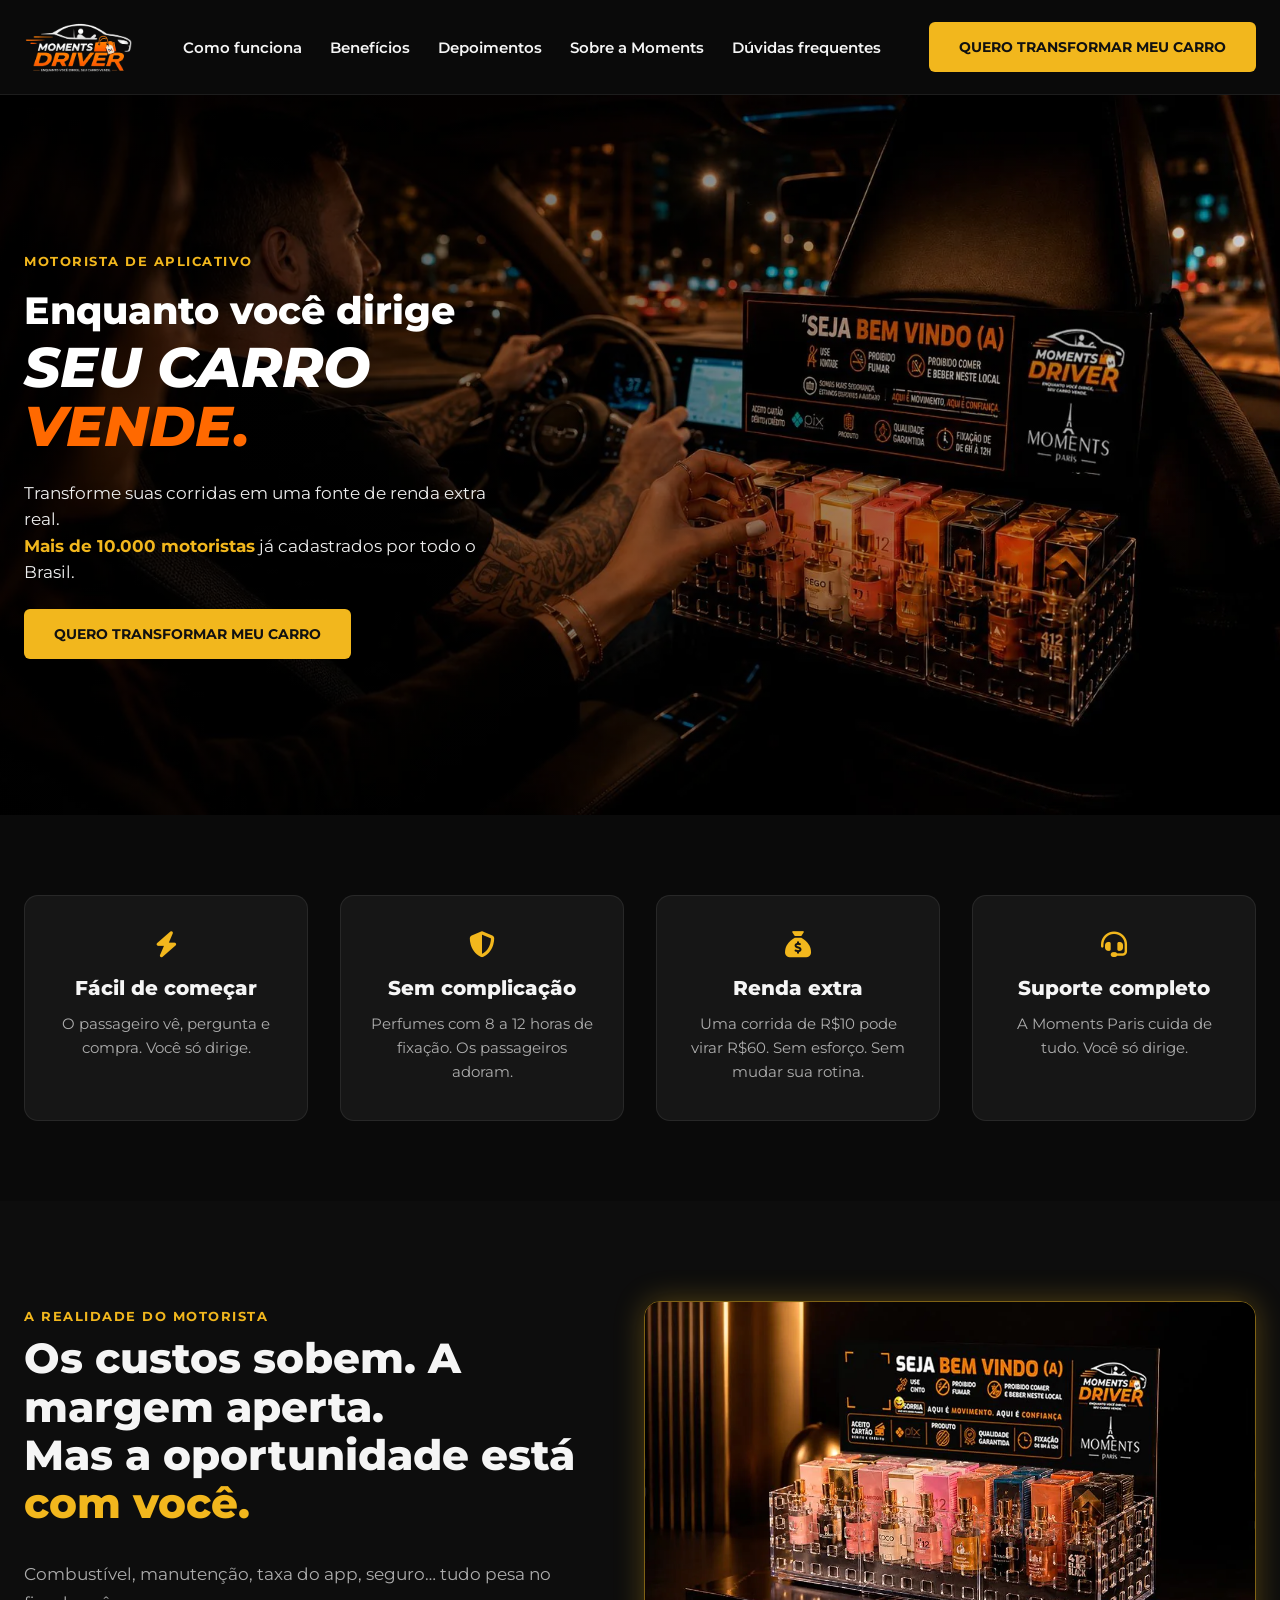
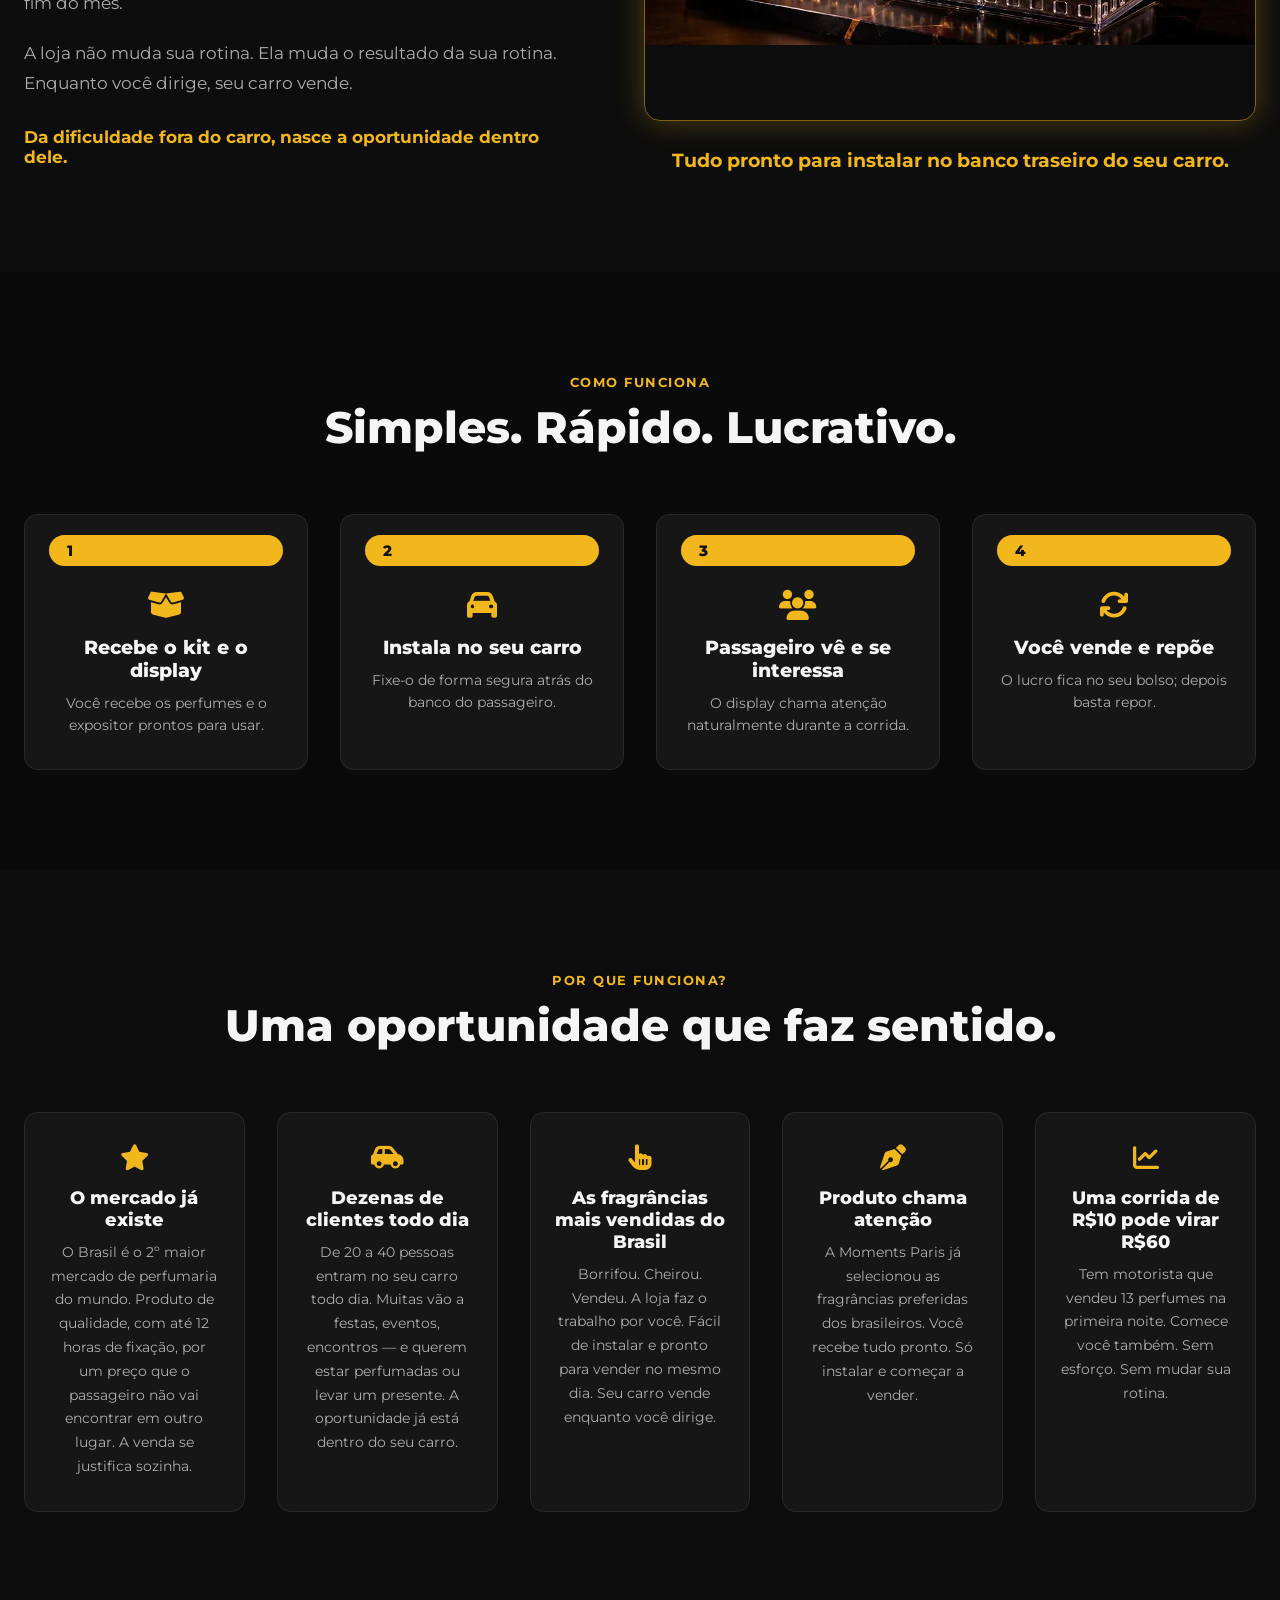
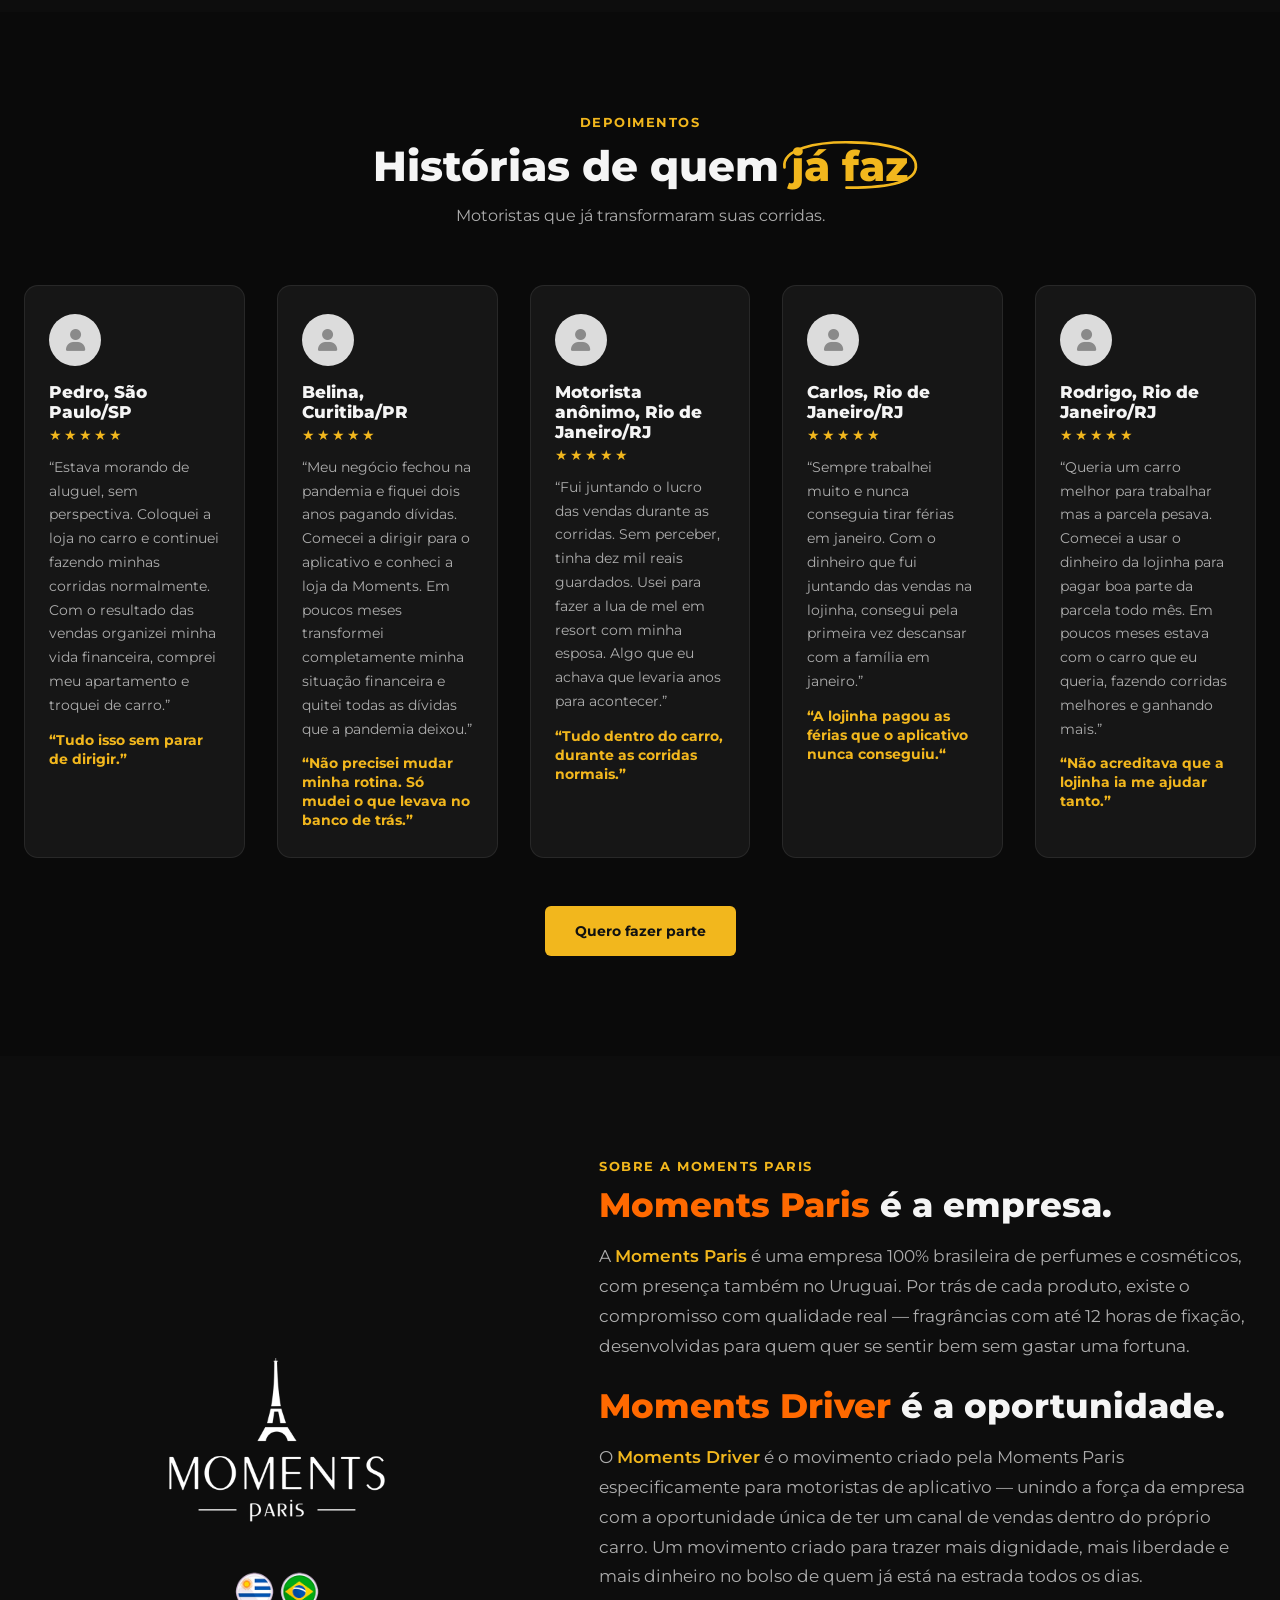
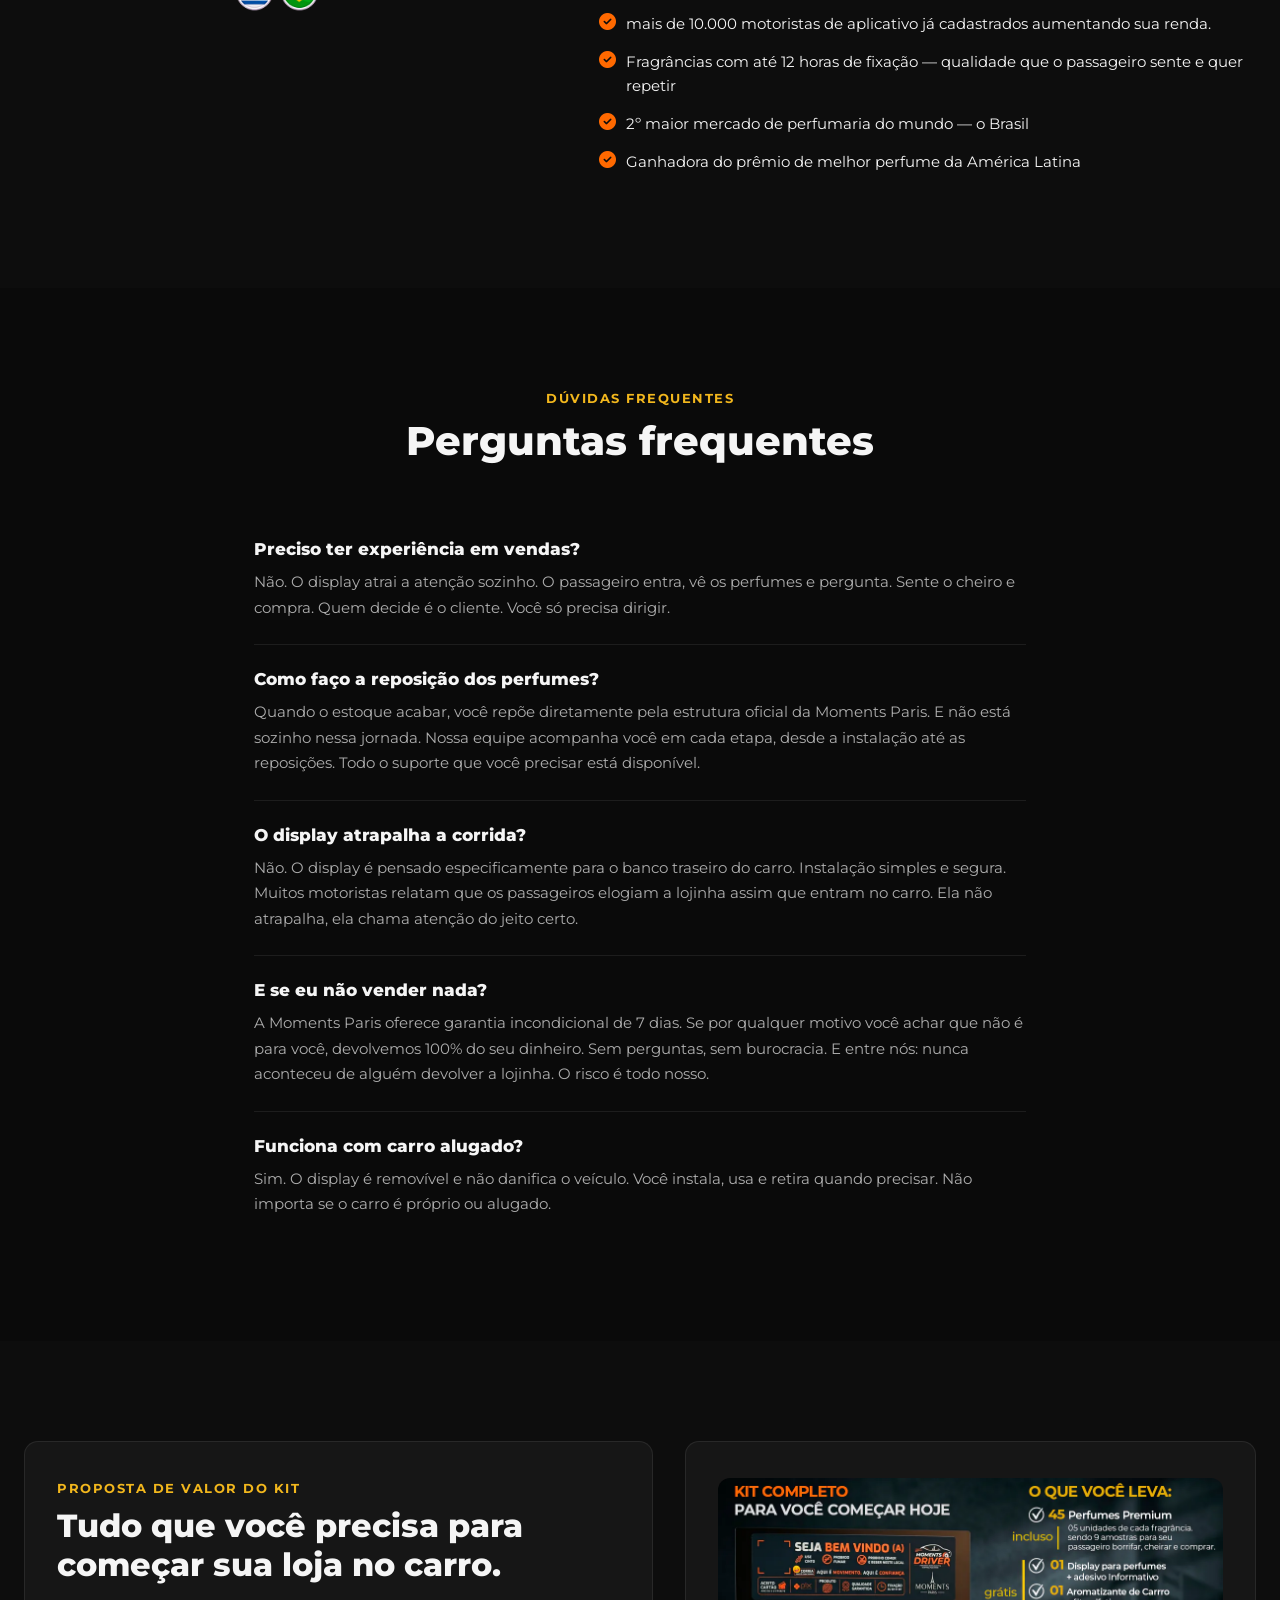
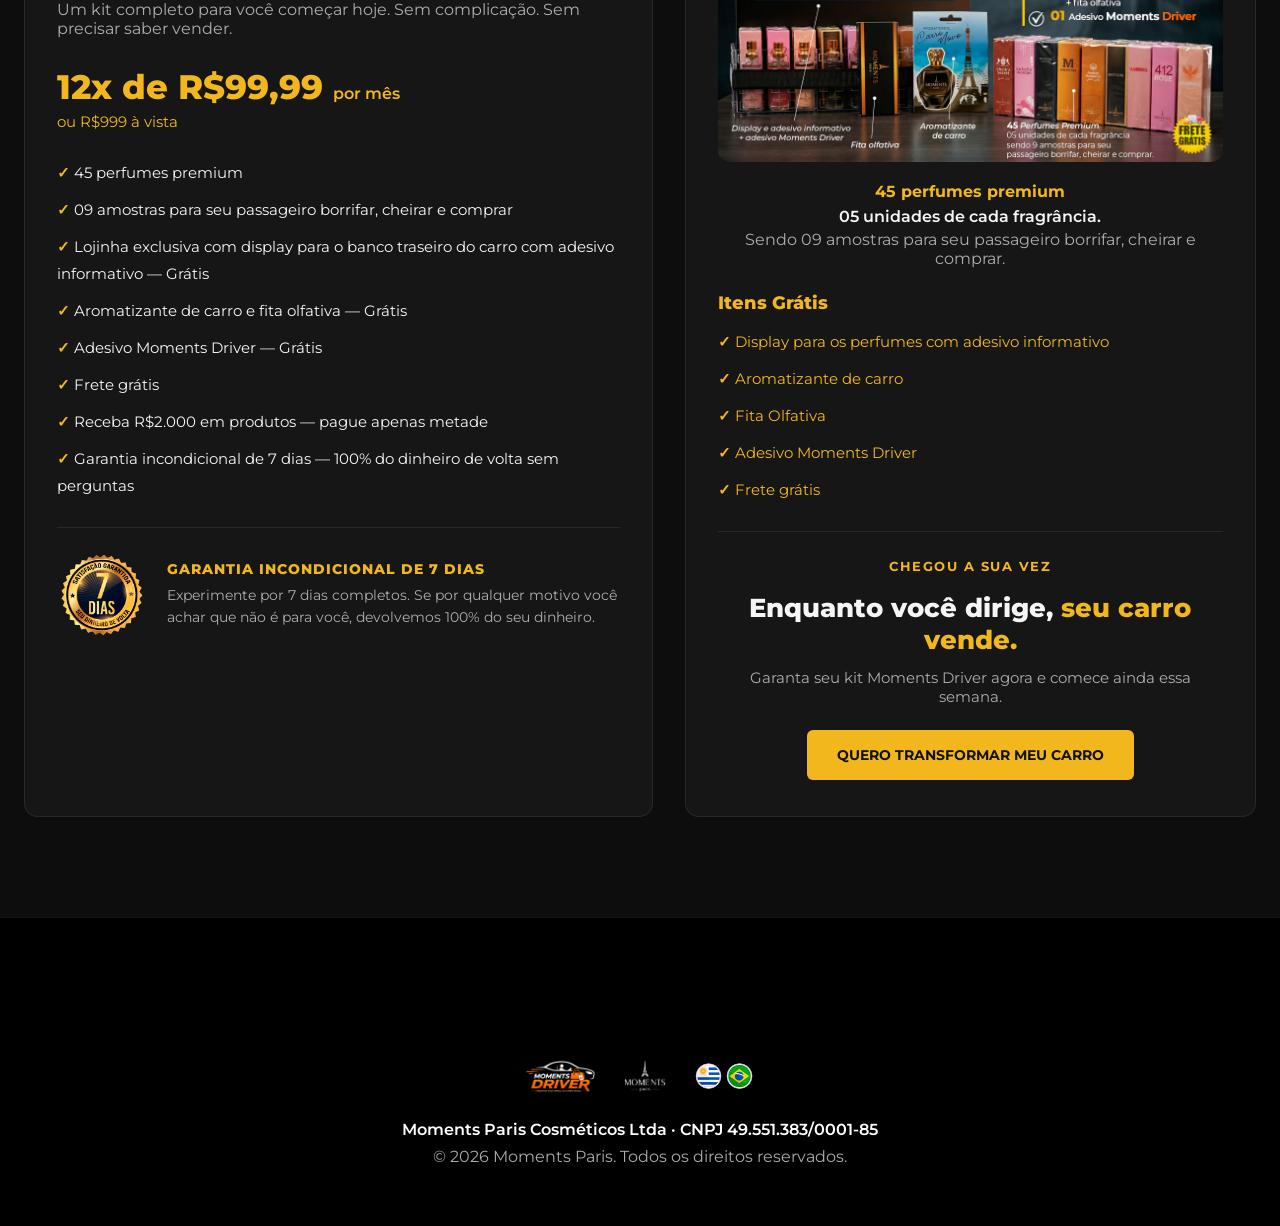
==== commit cb9752b0: "Update fmt.Println message from 'Hello' to 'Goodbye'" ====
--- a/drive/index.html
+++ b/drive/index.html
@@ -1,1660 +1,770 @@
-<!DOCTYPE html>
-<html lang="pt-BR">
-<head>
-    <meta charset="UTF-8">
-
-    <meta
-        name="viewport"
-        content="width=device-width, initial-scale=1.0"
-    >
-
-    <meta
-        name="description"
-        content="Moments Driver — Enquanto você dirige, seu carro vende."
-    >
-
-    <meta
-        name="theme-color"
-        content="#111111"
-    >
-
-    <title>Moments Driver | Enquanto você dirige, seu carro vende.</title>
-
-    <!-- =========================================================
-         FONTE
-         ========================================================= -->
-    <link rel="preconnect" href="https://fonts.googleapis.com">
-    <link rel="preconnect" href="https://fonts.gstatic.com" crossorigin>
-
-    <link
-        href="https://fonts.googleapis.com/css2?family=Montserrat:wght@400;500;600;700;800;900&display=swap"
-        rel="stylesheet"
-    >
-
-    <!-- =========================================================
-         CSS
-         ========================================================= -->
-    <link rel="stylesheet" href="./style.css">
-</head>
-
-<body class="drive-page">
-
-    <!-- =========================================================
-         HEADER
-         ========================================================= -->
-    <header class="site-header" id="top">
-
-        <div class="header-inner">
-
-            <a
-                href="#top"
-                class="brand"
-                aria-label="Moments Driver - início"
+<!doctype html>
+<html>
+  <head>
+    <meta charset="utf-8" />
+    <meta name="viewport" content="width=device-width, initial-scale=1.0" />
+    <title>Moments Driver | Moments Paris</title>
+    <meta name="description" content="Moments Driver — a oportunidade de transformar seu carro em uma fonte de renda extra com a Moments Paris.">
+    <link rel="preconnect" href="https://fonts.googleapis.com" />
+    <link href="https://fonts.googleapis.com/css2?family=Montserrat:wght@400;500;600;700;800&display=swap" rel="stylesheet" />
+    <link rel="stylesheet" href="https://cdnjs.cloudflare.com/ajax/libs/font-awesome/6.5.2/css/all.min.css" />
+    <style>
+      :root {
+        --orange: #ff6900;
+        --gold: #f2b71d;
+        --gold-hover: #ffce4d;
+        --bg: #0a0a0a;
+        --bg-alt: #0d0d0d;
+        --bg-card: #161616;
+        --text: #f5f5f5;
+        --text-muted: #adadad;
+        --border: rgba(255, 255, 255, 0.08);
+      }
+      * { box-sizing: border-box; }
+      body {
+        margin: 0;
+        font-family: 'Montserrat', sans-serif;
+        color: var(--text);
+        background: var(--bg);
+        -webkit-font-smoothing: antialiased;
+      }
+      img { max-width: 100%; display: block; }
+      a { text-decoration: none; }
+      h1, h2, h3 { font-family: inherit; font-weight: 800; color: var(--text); margin: 0; }
+      p { margin: 0; }
+
+      .section-title {
+        display: inline-block;
+        font-size: 13px;
+        font-weight: 700;
+        letter-spacing: 1.5px;
+        text-transform: uppercase;
+        color: var(--gold);
+        margin-bottom: 10px;
+      }
+
+      .btn-primary {
+        display: inline-flex;
+        align-items: center;
+        justify-content: center;
+        gap: 10px;
+        background: var(--gold);
+        color: #111;
+        font-weight: 700;
+        font-size: 14px;
+        padding: 16px 30px;
+        border-radius: 6px;
+        text-align: center;
+        transition: background .2s ease, transform .2s ease;
+      }
+      .btn-primary:hover { background: var(--gold-hover); transform: translateY(-1px); }
+
+      .nav-links a { color: var(--text); font-weight: 600; font-size: 15px; }
+      .nav-links a:hover { color: var(--gold); }
+
+      .grid-cols { display: grid; gap: 32px; }
+      .cols-4 { grid-template-columns: repeat(auto-fit, minmax(220px, 1fr)); }
+      .cols-5 { grid-template-columns: repeat(auto-fit, minmax(200px, 1fr)); }
+
+      .benefit {
+        text-align: center;
+        background: var(--bg-card);
+        border: 1px solid var(--border);
+        border-radius: 14px;
+        padding: 36px 26px;
+      }
+      .benefit i { font-size: 26px; color: var(--gold); margin-bottom: 18px; display: inline-block; }
+      .benefit h3 { font-size: 20px; margin-bottom: 12px; }
+      .benefit p { color: var(--text-muted); font-size: 15px; line-height: 1.6; }
+
+      .step {
+        text-align: center;
+        background: var(--bg-card);
+        border: 1px solid var(--border);
+        border-radius: 14px;
+        padding: 20px 24px 32px;
+      }
+      .step .step-num {
+        display: block;
+        width: 100%;
+        box-sizing: border-box;
+        background: var(--gold);
+        color: #111;
+        font-weight: 800;
+        font-size: 15px;
+        border-radius: 20px;
+        padding: 6px 18px;
+        text-align: left;
+        margin-bottom: 24px;
+      }
+      .step i { font-size: 30px; color: var(--gold); margin-bottom: 16px; display: inline-block; }
+      .step h3 { font-size: 19px; margin-bottom: 10px; }
+      .step p { color: var(--text-muted); font-size: 14px; line-height: 1.6; }
+
+      .reason {
+        text-align: center;
+        background: var(--bg-card);
+        border: 1px solid var(--border);
+        border-radius: 14px;
+        padding: 32px 24px;
+      }
+      .reason i { font-size: 26px; color: var(--gold); margin-bottom: 16px; display: inline-block; }
+      .reason h3 { font-size: 18px; margin-bottom: 10px; }
+      .reason p { color: var(--text-muted); font-size: 14px; line-height: 1.7; }
+
+      .testimonial {
+        text-align: left;
+        background: var(--bg-card);
+        border: 1px solid var(--border);
+        border-radius: 14px;
+        padding: 28px 24px;
+      }
+      .testimonial .avatar {
+        width: 52px; height: 52px; border-radius: 50%;
+        background: #dcdcdc; color: #8a8a8a;
+        display: flex; align-items: center; justify-content: center;
+        font-size: 22px; margin-bottom: 16px;
+      }
+      .testimonial h3 { font-size: 17px; margin-bottom: 4px; }
+      .stars { color: var(--gold); font-size: 14px; margin-bottom: 12px; letter-spacing: 2px; }
+      .testimonial p { color: var(--text-muted); font-size: 14px; line-height: 1.7; margin-bottom: 12px; }
+      .testimonial .highlight { color: var(--gold); font-weight: 700; font-size: 14px; }
+
+      .circle-highlight { position: relative; display: inline-block; }
+      .circle-highlight svg {
+        position: absolute;
+        left: -16px; top: -20px;
+        width: calc(100% + 32px);
+        height: calc(100% + 40px);
+        pointer-events: none;
+        overflow: visible;
+      }
+      .circle-highlight svg path {
+        stroke-dasharray: 340;
+        stroke-dashoffset: 340;
+        animation: draw-circle 1.4s ease forwards 0.4s;
+      }
+      @keyframes draw-circle {
+        to { stroke-dashoffset: 0; }
+      }
+
+      .faq-item { border-bottom: 1px solid var(--border); padding: 24px 0; }
+      .faq-item h3 { font-size: 17px; margin-bottom: 10px; }
+      .faq-item p { color: var(--text-muted); font-size: 15px; line-height: 1.7; }
+
+      .hero-overlay {
+        background: linear-gradient(90deg, rgba(0,0,0,.78) 0%, rgba(0,0,0,.5) 45%, rgba(0,0,0,.15) 100%);
+      }
+
+      .kit-feature-list p { color: var(--text-muted); font-size: 15px; line-height: 1.8; margin-bottom: 10px; }
+      .kit-feature-list p::before { content: "✓ "; color: var(--gold); font-weight: 700; }
+
+      .info-card {
+        background: var(--bg-card);
+        border: 1px solid var(--border);
+        border-radius: 14px;
+        padding: 36px 32px;
+      }
+
+      .fact-list p {
+        display: flex;
+        align-items: flex-start;
+        gap: 10px;
+        color: var(--text);
+        font-size: 15px;
+        line-height: 1.6;
+        margin-bottom: 14px;
+      }
+      .fact-list i { color: var(--orange); font-size: 17px; margin-top: 1px; }
+    </style>
+  </head>
+  <body>
+    <x-dc>
+
+      <!-- navbar -->
+      <header style="position: sticky; top: 0; z-index: 50; background: var(--bg); border-bottom: 1px solid var(--border);">
+        <div style="max-width: 1280px; margin: 0 auto; padding: 16px 24px; display: flex; align-items: center; justify-content: space-between; gap: 24px;">
+          <div style="display: flex; align-items: center; gap: 32px;">
+            <img src="assets/logo_driver.webp" alt="Moments Driver" style="height: 62px;">
+          </div>
+          <nav class="nav-links" style="display: flex; gap: 28px;">
+            <a href="#comofunciona">Como funciona</a>
+            <a href="#beneficios">Benefícios</a>
+            <a href="#depoimentos">Depoimentos</a>
+            <a href="#sobre">Sobre a Moments</a>
+            <a href="#duvidas">Dúvidas frequentes</a>
+          </nav>
+          <a href="https://checkout.mania.software/?sku=KTMPDR&reference=" class="btn-primary">QUERO TRANSFORMAR MEU CARRO</a>
+        </div>
+      </header>
+
+      <!-- Motorista de aplicativo overlay -->
+      <section style="position: relative; min-height: 720px; display: flex; align-items: center; overflow: hidden;">
+        <div style="position: absolute; inset: 0;">
+          <img src="assets/expositor.webp" alt="" style="width: 100%; height: 100%; object-fit: cover;">
+        </div>
+        <div class="hero-overlay" style="position: absolute; inset: 0;"></div>
+
+        <div style="position: relative; width: 100%; max-width: 1280px; margin: 0 auto; padding: 80px 24px; z-index: 2;">
+          <div style="max-width: 480px;">
+            <div class="section-title">MOTORISTA DE APLICATIVO</div>
+            <h1 style="font-size: 38px; line-height: 1.05; margin: 12px 0 0; color: #fff;">Enquanto você dirige</h1>
+            <h1 style="font-size: 56px; line-height: 1.05; font-weight: 800; font-style: italic; color: #fff; margin: 8px 0;">
+              SEU CARRO <span style="color: var(--orange);">VENDE.</span>
+            </h1>
+            <p style="font-size: 17px; line-height: 1.55; margin: 24px 0; color: #eee;">
+              Transforme suas corridas em uma fonte de renda extra real.<br>
+              <strong style="color: var(--gold);">Mais de 10.000 motoristas</strong> já cadastrados por todo o Brasil.
+            </p>
+            <a href="https://checkout.mania.software/?sku=KTMPDR&reference=" class="btn-primary">QUERO TRANSFORMAR MEU CARRO</a>
+          </div>
+        </div>
+      </section>
+
+      <!-- beneficios -->
+      <section id="beneficios" style="background: var(--bg)">
+        <div style="max-width: 1280px; margin: 0 auto; padding: 80px 24px">
+          <div class="grid-cols cols-4">
+            <div class="benefit">
+              <i class="fa-solid fa-bolt"></i>
+              <h3>Fácil de começar</h3>
+              <p>O passageiro vê, pergunta e compra. Você só dirige.</p>
+            </div>
+
+            <div class="benefit">
+              <i class="fa-solid fa-shield-halved"></i>
+              <h3>Sem complicação</h3>
+              <p>Perfumes com 8 a 12 horas de fixação. Os passageiros adoram.</p>
+            </div>
+
+            <div class="benefit">
+              <i class="fa-solid fa-sack-dollar"></i>
+              <h3>Renda extra</h3>
+              <p>
+                Uma corrida de R$10 pode virar R$60. Sem esforço. Sem mudar sua
+                rotina.
+              </p>
+            </div>
+
+            <div class="benefit">
+              <i class="fa-solid fa-headset"></i>
+              <h3>Suporte completo</h3>
+              <p>A Moments Paris cuida de tudo. Você só dirige.</p>
+            </div>
+          </div>
+        </div>
+      </section>
+
+      <!-- realidade do motorista -->
+      <section style="background: var(--bg-alt)">
+        <div
+          style="
+            max-width: 1280px;
+            margin: 0 auto;
+            display: grid;
+            grid-template-columns: 1fr 1.1fr;
+            gap: 64px;
+            align-items: center;
+            padding: 100px 24px;
+          "
+        >
+          <div>
+            <div class="section-title">A realidade do motorista</div>
+            <h2 style="font-size: 42px; line-height: 1.15; margin: 0 0 32px">
+              Os custos sobem. A margem aperta.<br />Mas a oportunidade está
+              <span style="color: var(--gold)">com você.</span>
+            </h2>
+            <p
+              style="
+                font-size: 17px;
+                line-height: 1.75;
+                color: var(--text-muted);
+                margin-bottom: 20px;
+              "
             >
-                <img
-                    src="./assets/logo_driver.webp"
-                    alt="Moments Driver"
-                    class="brand-logo"
-                >
-            </a>
-
-            <nav
-                class="main-nav"
-                id="main-navigation"
-                aria-label="Navegação principal"
+              Combustível, manutenção, taxa do app, seguro… tudo pesa no fim do
+              mês.
+            </p>
+            <p
+              style="
+                font-size: 17px;
+                line-height: 1.75;
+                color: var(--text-muted);
+                margin-bottom: 28px;
+              "
             >
-
-                <a href="#como-funciona">
-                    Como funciona
-                </a>
-
-                <a href="#beneficios">
-                    Benefícios
-                </a>
-
-                <a href="#depoimentos">
-                    Depoimentos
-                </a>
-
-                <a href="#sobre">
-                    Sobre a Moments
-                </a>
-
-                <a href="#faq">
-                    Dúvidas frequentes
-                </a>
-
-                <a
-                    href="https://checkout.mania.software/?sku=KTMPDR"
-                    class="header-cta checkout-link"
-                >
-                    QUERO TRANSFORMAR MEU CARRO
-                </a>
-
-            </nav>
-
-            <button
-                type="button"
-                class="menu-toggle"
-                id="menu-toggle"
-                aria-label="Abrir menu"
-                aria-controls="main-navigation"
-                aria-expanded="false"
+              A loja não muda sua rotina. Ela muda o resultado da sua rotina.
+              Enquanto você dirige, seu carro vende.
+            </p>
+            <p style="font-weight: 700; font-size: 17px; color: var(--gold)">
+              Da dificuldade fora do carro, nasce a oportunidade dentro dele.
+            </p>
+          </div>
+          <div>
+            <div
+              style="
+                height: 420px;
+                border-radius: 16px;
+                overflow: hidden;
+                border: 1px solid rgba(242, 183, 29, 0.5);
+                box-shadow: 0 0 30px rgba(242, 183, 29, 0.3);
+              "
             >
-                <span></span>
-                <span></span>
-                <span></span>
-            </button>
-
-        </div>
-
-    </header>
-
-
-    <main>
-
-        <!-- =====================================================
-             HERO
-             ===================================================== -->
-        <section class="hero">
-
-            <div class="hero-overlay"></div>
-
-            <div class="container hero-inner">
-
-                <div class="hero-content">
-
-                    <p class="hero-eyebrow">
-                        MOTORISTA DE APLICATIVO
-                    </p>
-
-                    <h1>
-                        Enquanto você dirige
-                        <br>
-                        <span class="gold">
-                            SEU CARRO VENDE.
-                        </span>
-                    </h1>
-
-                    <p class="hero-description">
-                        Transforme suas corridas em uma fonte de renda extra real.
-                    </p>
-
-                    <p class="hero-proof">
-                        Mais de 10.000 motoristas já cadastrados por todo o Brasil.
-                    </p>
-
-                    <a
-                        href="https://checkout.mania.software/?sku=KTMPDR"
-                        class="button button-primary checkout-link"
-                    >
-                        QUERO TRANSFORMAR MEU CARRO
-                    </a>
-
+              <img src="assets/display.webp" alt="" />
+            </div>
+            <p
+              style="
+                text-align: center;
+                font-weight: 700;
+                font-size: 19px;
+                margin-top: 28px;
+                color: var(--gold);
+              "
+            >
+              Tudo pronto para instalar no banco traseiro do seu carro.
+            </p>
+          </div>
+        </div>
+      </section>
+
+      <!-- como funciona -->
+      <section id="comofunciona" style="background: var(--bg)">
+        <div style="max-width: 1280px; margin: 0 auto; padding: 100px 24px">
+          <div style="text-align: center; margin-bottom: 60px">
+            <div class="section-title">Como funciona</div>
+            <h2 style="font-size: 44px; margin: 0">
+              Simples. Rápido. Lucrativo.
+            </h2>
+          </div>
+          <div class="grid-cols cols-4">
+            <div class="step">
+              <span class="step-num">1</span>
+              <i class="fa-solid fa-box-open"></i>
+              <h3>Recebe o kit e o display​</h3>
+              <p>Você recebe os perfumes e o expositor prontos para usar.</p>
+            </div>
+
+            <div class="step">
+              <span class="step-num">2</span>
+              <i class="fa-solid fa-car"></i>
+              <h3>Instala no seu carro​</h3>
+              <p>Fixe-o de forma segura atrás do banco do passageiro.</p>
+            </div>
+
+            <div class="step">
+              <span class="step-num">3</span>
+              <i class="fa-solid fa-users"></i>
+              <h3>Passageiro vê e se interessa​</h3>
+              <p>O display chama atenção naturalmente durante a corrida.</p>
+            </div>
+
+            <div class="step">
+              <span class="step-num">4</span>
+              <i class="fa-solid fa-arrows-rotate"></i>
+              <h3>Você vende e repõe​</h3>
+              <p>O lucro fica no seu bolso; depois basta repor.</p>
+            </div>
+          </div>
+        </div>
+      </section>
+
+      <!-- Por que funciona? -->
+      <section style="background: var(--bg-alt)">
+        <div style="max-width: 1280px; margin: 0 auto; padding: 100px 24px">
+          <div style="text-align: center; margin-bottom: 60px">
+            <div class="section-title">Por que funciona?</div>
+            <h2 style="font-size: 44px; margin: 0">
+              Uma oportunidade que faz sentido.
+            </h2>
+          </div>
+
+          <div class="grid-cols cols-5">
+            <div class="reason">
+              <i class="fa-solid fa-star"></i>
+              <h3>O mercado já existe</h3>
+              <p>
+                O Brasil é o 2º maior mercado de perfumaria do mundo. Produto de
+                qualidade, com até 12 horas de fixação, por um preço que o
+                passageiro não vai encontrar em outro lugar. A venda se justifica
+                sozinha.
+              </p>
+            </div>
+
+            <div class="reason">
+              <i class="fa-solid fa-car-side"></i>
+              <h3>Dezenas de clientes todo dia</h3>
+              <p>
+                De 20 a 40 pessoas entram no seu carro todo dia. Muitas vão a
+                festas, eventos, encontros — e querem estar perfumadas ou levar um
+                presente. A oportunidade já está dentro do seu carro.
+              </p>
+            </div>
+
+            <div class="reason">
+              <i class="fa-solid fa-hand-pointer"></i>
+              <h3>As fragrâncias mais vendidas do Brasil</h3>
+              <p>
+                Borrifou. Cheirou. Vendeu. A loja faz o trabalho por você. Fácil
+                de instalar e pronto para vender no mesmo dia. Seu carro vende
+                enquanto você dirige.
+              </p>
+            </div>
+
+            <div class="reason">
+              <i class="fa-solid fa-pen-nib"></i>
+              <h3>Produto chama atenção</h3>
+              <p>
+                A Moments Paris já selecionou as fragrâncias preferidas dos
+                brasileiros. Você recebe tudo pronto. Só instalar e começar a
+                vender.
+              </p>
+            </div>
+
+            <div class="reason">
+              <i class="fa-solid fa-chart-line"></i>
+              <h3>Uma corrida de R$10 pode virar R$60</h3>
+              <p>
+                Tem motorista que vendeu 13 perfumes na primeira noite. Comece
+                você também. Sem esforço. Sem mudar sua rotina.
+              </p>
+            </div>
+          </div>
+        </div>
+      </section>
+
+      <!-- Depoimentos -->
+      <section id="depoimentos" style="background: var(--bg)">
+        <div style="max-width: 1280px; margin: 0 auto; padding: 100px 24px">
+          <div style="text-align: center; margin-bottom: 60px">
+            <div class="section-title">Depoimentos</div>
+            <h2 style="font-size: 42px; margin: 0">
+              Histórias de quem
+              <span class="circle-highlight" style="color: var(--gold)">
+                já faz
+                <svg viewBox="0 0 220 80"><path d="M14,42 C10,15 60,4 112,5 C168,6 210,16 208,42 C206,66 162,72 110,72 C56,73 18,68 14,42" fill="none" stroke="var(--gold)" stroke-width="4" stroke-linecap="round" /></svg>
+              </span>
+            </h2>
+            <p style="color: var(--text-muted); font-size: 16px; margin-top: 14px;">
+              Motoristas que já transformaram suas corridas.
+            </p>
+          </div>
+
+          <div class="grid-cols cols-5">
+            <div class="testimonial">
+              <div class="avatar"><i class="fa-solid fa-user"></i></div>
+              <h3>Pedro, São Paulo/SP</h3>
+              <div class="stars">★★★★★</div>
+              <p>
+                “Estava morando de aluguel, sem perspectiva. Coloquei a loja no
+                carro e continuei fazendo minhas corridas normalmente. Com o
+                resultado das vendas organizei minha vida financeira, comprei meu
+                apartamento e troquei de carro.”
+              </p>
+              <span class="highlight">“Tudo isso sem parar de dirigir.”</span>
+            </div>
+
+            <div class="testimonial">
+              <div class="avatar"><i class="fa-solid fa-user"></i></div>
+              <h3>Belina, Curitiba/PR</h3>
+              <div class="stars">★★★★★</div>
+              <p>
+                “Meu negócio fechou na pandemia e fiquei dois anos pagando
+                dívidas. Comecei a dirigir para o aplicativo e conheci a loja da
+                Moments. Em poucos meses transformei completamente minha situação
+                financeira e quitei todas as dívidas que a pandemia deixou.”
+              </p>
+              <span class="highlight"
+                >“Não precisei mudar minha rotina. Só mudei o que levava no banco
+                de trás.”</span
+              >
+            </div>
+
+            <div class="testimonial">
+              <div class="avatar"><i class="fa-solid fa-user"></i></div>
+              <h3>Motorista anônimo, Rio de Janeiro/RJ</h3>
+              <div class="stars">★★★★★</div>
+              <p>
+                “Fui juntando o lucro das vendas durante as corridas. Sem
+                perceber, tinha dez mil reais guardados. Usei para fazer a lua de
+                mel em resort com minha esposa. Algo que eu achava que levaria
+                anos para acontecer.”
+              </p>
+              <span class="highlight">“Tudo dentro do carro, durante as corridas normais.”</span>
+            </div>
+
+            <div class="testimonial">
+              <div class="avatar"><i class="fa-solid fa-user"></i></div>
+              <h3>Carlos, Rio de Janeiro/RJ</h3>
+              <div class="stars">★★★★★</div>
+              <p>
+                “Sempre trabalhei muito e nunca conseguia tirar férias em
+                janeiro. Com o dinheiro que fui juntando das vendas na lojinha,
+                consegui pela primeira vez descansar com a família em
+                janeiro.”
+              </p>
+              <span class="highlight"
+                >“A lojinha pagou as férias que o aplicativo nunca
+                conseguiu.“</span
+              >
+            </div>
+
+            <div class="testimonial">
+              <div class="avatar"><i class="fa-solid fa-user"></i></div>
+              <h3>Rodrigo, Rio de Janeiro/RJ</h3>
+              <div class="stars">★★★★★</div>
+              <p>
+                “Queria um carro melhor para trabalhar mas a parcela pesava.
+                Comecei a usar o dinheiro da lojinha para pagar boa parte da
+                parcela todo mês. Em poucos meses estava com o carro que eu
+                queria, fazendo corridas melhores e ganhando mais.”
+              </p>
+              <span class="highlight">“Não acreditava que a lojinha ia me ajudar tanto.”</span>
+            </div>
+          </div>
+
+          <div style="text-align: center; margin-top: 48px">
+            <a href="https://checkout.mania.software/?sku=KTMPDR&reference=" class="btn-primary">Quero fazer parte</a>
+          </div>
+
+        </div>
+      </section>
+
+      <!-- Sobre MP -->
+      <section id="sobre" style="background: var(--bg-alt)">
+        <div
+          style="
+            max-width: 1280px;
+            margin: 0 auto;
+            display: grid;
+            grid-template-columns: 1fr 1.3fr;
+            gap: 70px;
+            align-items: center;
+            padding: 100px 24px;
+          "
+        >
+          <div style="text-align: center;">
+            <img src="assets/moments_branco.webp" alt="Moments Paris" style="max-width: 260px; margin: 0 auto;">
+            <img src="assets/bandeiras-br-ur.png.webp" alt="Brasil e Uruguai" style="max-width: 90px; margin: 24px auto 0;">
+          </div>
+          <div>
+            <div class="section-title">Sobre a Moments Paris</div>
+            <h2 style="font-size: 34px; margin: 0 0 16px; white-space: nowrap;">
+              <span style="color: var(--orange)">Moments Paris</span> é a empresa.
+            </h2>
+            <p style="font-size: 17px; line-height: 1.75; color: var(--text-muted)">
+              A <span style="color: var(--gold); font-weight: 600">Moments Paris</span> é uma empresa 100% brasileira de perfumes e
+              cosméticos, com presença também no Uruguai. Por trás de cada
+              produto, existe o compromisso com qualidade real — fragrâncias com
+              até 12 horas de fixação, desenvolvidas para quem quer se sentir
+              bem sem gastar uma fortuna.
+            </p>
+            <h2 style="font-size: 34px; margin: 24px 0 16px; white-space: nowrap;">
+              <span style="color: var(--orange)">Moments Driver</span> é a oportunidade.
+            </h2>
+            <p style="font-size: 17px; line-height: 1.75; color: var(--text-muted)">
+              O <span style="color: var(--gold); font-weight: 600">Moments Driver</span> é o movimento criado pela Moments Paris
+              especificamente para motoristas de aplicativo — unindo a força da
+              empresa com a oportunidade única de ter um canal de vendas dentro
+              do próprio carro. Um movimento criado para trazer mais dignidade,
+              mais liberdade e mais dinheiro no bolso de quem já está na estrada
+              todos os dias.
+            </p>
+            <div class="fact-list" style="margin-top: 20px;">
+              <p><i class="fa-solid fa-circle-check"></i> mais de 10.000 motoristas de aplicativo já cadastrados aumentando sua renda.</p>
+              <p><i class="fa-solid fa-circle-check"></i> Fragrâncias com até 12 horas de fixação — qualidade que o passageiro sente e quer repetir</p>
+              <p><i class="fa-solid fa-circle-check"></i> 2º maior mercado de perfumaria do mundo — o Brasil</p>
+              <p><i class="fa-solid fa-circle-check"></i> Ganhadora do prêmio de melhor perfume da América Latina</p>
+            </div>
+          </div>
+        </div>
+      </section>
+
+      <!-- faq -->
+      <section id="duvidas" style="background: var(--bg)">
+        <div style="max-width: 820px; margin: 0 auto; padding: 100px 24px">
+          <div style="text-align: center; margin-bottom: 50px">
+            <div class="section-title">Dúvidas frequentes</div>
+            <h2 style="font-size: 40px; margin: 0">Perguntas frequentes</h2>
+          </div>
+
+          <div class="faq-item">
+            <h3>Preciso ter experiência em vendas?</h3>
+            <p>
+              Não. O display atrai a atenção sozinho. O passageiro entra, vê os
+              perfumes e pergunta. Sente o cheiro e compra. Quem decide é o cliente.
+              Você só precisa dirigir.
+            </p>
+          </div>
+
+          <div class="faq-item">
+            <h3>Como faço a reposição dos perfumes?</h3>
+            <p>
+              Quando o estoque acabar, você repõe diretamente pela estrutura oficial
+              da Moments Paris. E não está sozinho nessa jornada. Nossa equipe
+              acompanha você em cada etapa, desde a instalação até as reposições. Todo
+              o suporte que você precisar está disponível.
+            </p>
+          </div>
+
+          <div class="faq-item">
+            <h3>O display atrapalha a corrida?</h3>
+            <p>
+              Não. O display é pensado especificamente para o banco traseiro do carro.
+              Instalação simples e segura. Muitos motoristas relatam que os
+              passageiros elogiam a lojinha assim que entram no carro. Ela não
+              atrapalha, ela chama atenção do jeito certo.
+            </p>
+          </div>
+
+          <div class="faq-item">
+            <h3>E se eu não vender nada?</h3>
+            <p>
+              A Moments Paris oferece garantia incondicional de 7 dias. Se por
+              qualquer motivo você achar que não é para você, devolvemos 100% do seu
+              dinheiro. Sem perguntas, sem burocracia. E entre nós: nunca aconteceu de
+              alguém devolver a lojinha. O risco é todo nosso.
+            </p>
+          </div>
+
+          <div class="faq-item" style="border-bottom: none;">
+            <h3>Funciona com carro alugado?</h3>
+            <p>
+              Sim. O display é removível e não danifica o veículo. Você instala, usa e
+              retira quando precisar. Não importa se o carro é próprio ou alugado.
+            </p>
+          </div>
+        </div>
+      </section>
+
+      <!-- kit em si -->
+      <section id="kit" style="background: var(--bg-alt)">
+        <div style="max-width: 1280px; margin: 0 auto; padding: 100px 24px">
+          <div style="display: grid; grid-template-columns: 1.1fr 1fr; gap: 32px; align-items: stretch">
+            <div class="info-card">
+              <div class="section-title">Proposta de valor do kit</div>
+              <h2 style="font-size: 32px; margin: 0 0 16px">
+                Tudo que você precisa para começar sua loja no carro.
+              </h2>
+              <p style="font-size: 16px; color: var(--text-muted); margin-bottom: 28px">
+                Um kit completo para você começar hoje. Sem complicação. Sem precisar
+                saber vender.
+              </p>
+
+              <h2 style="font-size: 34px; color: var(--gold); margin-bottom: 4px">
+                12x de R$99,99
+                <span style="font-size: 16px; font-weight: 600">por mês</span>
+              </h2>
+              <p style="color: var(--gold); font-size: 15px; margin-bottom: 28px">ou R$999 à vista</p>
+
+              <div class="kit-feature-list" style="--text-muted: var(--text); margin-bottom: 28px">
+                <p>45 perfumes premium</p>
+                <p>09 amostras para seu passageiro borrifar, cheirar e comprar</p>
+                <p>Lojinha exclusiva com display para o banco traseiro do carro com adesivo informativo — Grátis</p>
+                <p>Aromatizante de carro e fita olfativa — Grátis</p>
+                <p>Adesivo Moments Driver — Grátis</p>
+                <p>Frete grátis</p>
+                <p>Receba R$2.000 em produtos — pague apenas metade</p>
+                <p style="margin-bottom: 0">Garantia incondicional de 7 dias — 100% do dinheiro de volta sem perguntas</p>
+              </div>
+
+              <div style="display: flex; align-items: center; gap: 20px; padding-top: 24px; border-top: 1px solid var(--border)">
+                <img src="assets/7dias.webp" alt="Garantia incondicional de 7 dias" style="width: 90px; flex-shrink: 0;">
+                <div>
+                  <span style="display: block; color: var(--gold); font-weight: 800; font-size: 14px; letter-spacing: 1px; margin-bottom: 6px">
+                    GARANTIA INCONDICIONAL DE 7 DIAS
+                  </span>
+                  <p style="color: var(--text-muted); font-size: 14px; line-height: 1.6">
+                    Experimente por 7 dias completos. Se por qualquer motivo você achar
+                    que não é para você, devolvemos 100% do seu dinheiro.
+                  </p>
                 </div>
-
-            </div>
-
-        </section>
-
-
-        <!-- =====================================================
-             BENEFÍCIOS
-             ===================================================== -->
-        <section
-            id="beneficios"
-            class="benefits"
+              </div>
+            </div>
+
+            <div class="info-card" style="display: flex; flex-direction: column;">
+              <img src="assets/kit_driver.webp" alt="Kit Moments Driver" style="border-radius: 12px; margin-bottom: 20px;">
+              <div style="text-align: center; margin-bottom: 24px">
+                <p style="color: var(--gold); font-weight: 700; margin-bottom: 6px">45 perfumes premium</p>
+                <p style="font-weight: 600; margin-bottom: 4px">05 unidades de cada fragrância.</p>
+                <p style="color: var(--text-muted)">Sendo 09 amostras para seu passageiro borrifar, cheirar e comprar.</p>
+              </div>
+
+              <h3 style="font-size: 18px; color: var(--gold); margin-bottom: 14px">Itens Grátis</h3>
+              <div class="kit-feature-list" style="--text-muted: var(--gold); margin-bottom: 28px">
+                <p>Display para os perfumes com adesivo informativo</p>
+                <p>Aromatizante de carro</p>
+                <p>Fita Olfativa</p>
+                <p>Adesivo Moments Driver</p>
+                <p style="margin-bottom: 0">Frete grátis</p>
+              </div>
+
+              <div style="margin-top: auto; padding-top: 24px; border-top: 1px solid var(--border); text-align: center">
+                <div class="section-title">Chegou a sua vez</div>
+                <h2 style="font-size: 26px; margin: 8px 0 12px">
+                  Enquanto você dirige, <span style="color: var(--gold)">seu carro vende.</span>
+                </h2>
+                <p style="color: var(--text-muted); font-size: 15px; margin-bottom: 24px">
+                  Garanta seu kit Moments Driver agora e comece ainda essa semana.
+                </p>
+                <a href="https://checkout.mania.software/?sku=KTMPDR&reference=" class="btn-primary">QUERO TRANSFORMAR MEU CARRO</a>
+              </div>
+            </div>
+          </div>
+        </div>
+      </section>
+
+      <footer
+        style="
+          background: #000000;
+          border-top: 1px solid rgba(255, 255, 255, 0.08);
+        "
+      >
+        <div
+          style="
+            max-width: 1280px;
+            margin: 0 auto;
+            padding: 60px 24px;
+            text-align: center;
+          "
         >
-
-            <div class="container benefits-grid">
-
-                <article class="benefit-card">
-
-                    <div class="benefit-icon" aria-hidden="true">
-                        <svg
-                            viewBox="0 0 24 24"
-                            fill="none"
-                            xmlns="http://www.w3.org/2000/svg"
-                        >
-                            <path
-                                d="M12 3V21"
-                                stroke="currentColor"
-                                stroke-width="1.7"
-                                stroke-linecap="round"
-                            />
-                            <path
-                                d="M5 7.5C5 5.84 6.34 4.5 8 4.5H16C17.66 4.5 19 5.84 19 7.5C19 9.16 17.66 10.5 16 10.5H8C6.34 10.5 5 11.84 5 13.5C5 15.16 6.34 16.5 8 16.5H16C17.66 16.5 19 17.84 19 19.5C19 21.16 17.66 22.5 16 22.5H8C6.34 22.5 5 21.16 5 19.5"
-                                stroke="currentColor"
-                                stroke-width="1.7"
-                                stroke-linecap="round"
-                            />
-                        </svg>
-                    </div>
-
-                    <h2>
-                        Fácil de começar
-                    </h2>
-
-                    <p>
-                        O passageiro vê, pergunta e compra.
-                        Você só dirige.
-                    </p>
-
-                </article>
-
-
-                <article class="benefit-card">
-
-                    <div class="benefit-icon" aria-hidden="true">
-                        <svg
-                            viewBox="0 0 24 24"
-                            fill="none"
-                            xmlns="http://www.w3.org/2000/svg"
-                        >
-                            <path
-                                d="M12 3L19 6V11C19 15.42 16.04 19.56 12 21C7.96 19.56 5 15.42 5 11V6L12 3Z"
-                                stroke="currentColor"
-                                stroke-width="1.7"
-                                stroke-linejoin="round"
-                            />
-                            <path
-                                d="M9 12L11 14L15 10"
-                                stroke="currentColor"
-                                stroke-width="1.7"
-                                stroke-linecap="round"
-                                stroke-linejoin="round"
-                            />
-                        </svg>
-                    </div>
-
-                    <h2>
-                        Sem complicação
-                    </h2>
-
-                    <p>
-                        Perfumes com 8 a 12 horas de fixação.
-                        Os passageiros adoram.
-                    </p>
-
-                </article>
-
-
-                <article class="benefit-card">
-
-                    <div class="benefit-icon" aria-hidden="true">
-                        <svg
-                            viewBox="0 0 24 24"
-                            fill="none"
-                            xmlns="http://www.w3.org/2000/svg"
-                        >
-                            <path
-                                d="M4 19V9"
-                                stroke="currentColor"
-                                stroke-width="1.7"
-                                stroke-linecap="round"
-                            />
-                            <path
-                                d="M10 19V5"
-                                stroke="currentColor"
-                                stroke-width="1.7"
-                                stroke-linecap="round"
-                            />
-                            <path
-                                d="M16 19V11"
-                                stroke="currentColor"
-                                stroke-width="1.7"
-                                stroke-linecap="round"
-                            />
-                            <path
-                                d="M22 19V3"
-                                stroke="currentColor"
-                                stroke-width="1.7"
-                                stroke-linecap="round"
-                            />
-                        </svg>
-                    </div>
-
-                    <h2>
-                        Renda extra
-                    </h2>
-
-                    <p>
-                        Uma corrida de R$10 pode virar R$60.
-                        Sem esforço. Sem mudar sua rotina.
-                    </p>
-
-                </article>
-
-
-                <article class="benefit-card">
-
-                    <div class="benefit-icon" aria-hidden="true">
-                        <svg
-                            viewBox="0 0 24 24"
-                            fill="none"
-                            xmlns="http://www.w3.org/2000/svg"
-                        >
-                            <path
-                                d="M12 3L14.78 8.63L21 9.54L16.5 13.91L17.56 20.09L12 17.17L6.44 20.09L7.5 13.91L3 9.54L9.22 8.63L12 3Z"
-                                stroke="currentColor"
-                                stroke-width="1.7"
-                                stroke-linejoin="round"
-                            />
-                        </svg>
-                    </div>
-
-                    <h2>
-                        Suporte completo
-                    </h2>
-
-                    <p>
-                        A Moments Paris cuida de tudo.
-                        Você só dirige.
-                    </p>
-
-                </article>
-
-            </div>
-
-        </section>
-
-
-        <!-- =====================================================
-             REALIDADE DO MOTORISTA
-             ===================================================== -->
-        <section class="reality">
-
-            <div class="container reality-grid">
-
-                <div class="reality-content">
-
-                    <p class="section-eyebrow">
-                        A realidade do motorista
-                    </p>
-
-                    <h2>
-                        Os custos sobem.
-                        <br>
-                        A margem aperta.
-                    </h2>
-
-                    <p class="reality-highlight">
-                        Mas a oportunidade está com você.
-                    </p>
-
-                    <p>
-                        Combustível, manutenção, taxa do app, seguro…
-                        tudo pesa no fim do mês.
-                    </p>
-
-                    <p>
-                        A loja não muda sua rotina.
-                        Ela muda o resultado da sua rotina.
-                        Enquanto você dirige, seu carro vende.
-                    </p>
-
-                    <p>
-                        Da dificuldade fora do carro,
-                        nasce a oportunidade dentro dele.
-                    </p>
-
-                </div>
-
-
-                <div class="reality-image">
-
-                    <img
-                        src="./assets/expositor.webp"
-                        alt="Expositor Moments Driver instalado no carro"
-                        loading="lazy"
-                    >
-
-                    <p class="image-caption">
-                        Tudo pronto para instalar no banco traseiro do seu carro.
-                    </p>
-
-                </div>
-
-            </div>
-
-        </section>
-
-
-        <!-- =====================================================
-             COMO FUNCIONA
-             ===================================================== -->
-        <section
-            id="como-funciona"
-            class="how-it-works"
-        >
-
-            <div class="container">
-
-                <div class="section-heading">
-
-                    <p class="section-eyebrow">
-                        Como funciona
-                    </p>
-
-                    <h2>
-                        Simples. Rápido. Lucrativo.
-                    </h2>
-
-                </div>
-
-
-                <div class="steps-grid">
-
-                    <article class="step">
-
-                        <div class="step-number">
-                            1
-                        </div>
-
-                        <h3>
-                            Recebe o kit e o display
-                        </h3>
-
-                        <p>
-                            Você recebe os perfumes e o expositor
-                            prontos para usar.
-                        </p>
-
-                    </article>
-
-
-                    <article class="step">
-
-                        <div class="step-number">
-                            2
-                        </div>
-
-                        <h3>
-                            Instala no seu carro
-                        </h3>
-
-                        <p>
-                            Fixe-o de forma segura atrás do banco
-                            do passageiro.
-                        </p>
-
-                    </article>
-
-
-                    <article class="step">
-
-                        <div class="step-number">
-                            3
-                        </div>
-
-                        <h3>
-                            Passageiro vê e se interessa
-                        </h3>
-
-                        <p>
-                            O display chama atenção naturalmente
-                            durante a corrida.
-                        </p>
-
-                    </article>
-
-
-                    <article class="step">
-
-                        <div class="step-number">
-                            4
-                        </div>
-
-                        <h3>
-                            Você vende e repõe
-                        </h3>
-
-                        <p>
-                            O lucro fica no seu bolso; depois
-                            basta repor.
-                        </p>
-
-                    </article>
-
-                </div>
-
-            </div>
-
-        </section>
-
-
-        <!-- =====================================================
-             POR QUE FUNCIONA
-             ===================================================== -->
-        <section class="why">
-
-            <div class="container">
-
-                <div class="section-heading">
-
-                    <p class="section-eyebrow">
-                        Por que funciona?
-                    </p>
-
-                    <h2>
-                        Uma oportunidade que faz sentido.
-                    </h2>
-
-                </div>
-
-
-                <div class="why-grid">
-
-                    <article class="why-card">
-
-                        <h3>
-                            O mercado já existe
-                        </h3>
-
-                        <p>
-                            O Brasil é o 2º maior mercado de perfumaria
-                            do mundo. Produto de qualidade, com até 12
-                            horas de fixação, por um preço que o passageiro
-                            não vai encontrar em outro lugar. A venda se
-                            justifica sozinha.
-                        </p>
-
-                    </article>
-
-
-                    <article class="why-card">
-
-                        <h3>
-                            Dezenas de clientes todo dia
-                        </h3>
-
-                        <p>
-                            De 20 a 40 pessoas entram no seu carro todo dia.
-                            Muitas vão a festas, eventos, encontros — e
-                            querem estar perfumadas ou levar um presente.
-                            A oportunidade já está dentro do seu carro.
-                        </p>
-
-                    </article>
-
-
-                    <article class="why-card">
-
-                        <h3>
-                            As fragrâncias mais vendidas do Brasil
-                        </h3>
-
-                        <p>
-                            Borrifou. Cheirou. Vendeu. A loja faz o trabalho
-                            por você. Fácil de instalar e pronto para vender
-                            no mesmo dia. Seu carro vende enquanto você dirige.
-                        </p>
-
-                    </article>
-
-
-                    <article class="why-card">
-
-                        <h3>
-                            Produto chama atenção
-                        </h3>
-
-                        <p>
-                            A Moments Paris já selecionou as fragrâncias
-                            preferidas dos brasileiros. Você recebe tudo
-                            pronto. Só instalar e começar a vender.
-                        </p>
-
-                    </article>
-
-
-                    <article class="why-card">
-
-                        <h3>
-                            Uma corrida de R$10 pode virar R$60
-                        </h3>
-
-                        <p>
-                            Tem motorista que vendeu 13 perfumes na primeira
-                            noite. Comece você também. Sem esforço.
-                            Sem mudar sua rotina.
-                        </p>
-
-                    </article>
-
-                </div>
-
-            </div>
-
-        </section>
-
-
-        <!-- =====================================================
-             DEPOIMENTOS
-             ===================================================== -->
-        <section
-            id="depoimentos"
-            class="testimonials"
-        >
-
-            <div class="container">
-
-                <div class="section-heading">
-
-                    <p class="section-eyebrow">
-                        Depoimentos
-                    </p>
-
-                    <h2>
-                        Histórias de quem já faz
-                    </h2>
-
-                    <p class="section-description">
-                        Motoristas que já transformaram suas corridas.
-                    </p>
-
-                </div>
-
-
-                <div class="testimonials-grid">
-
-                    <article class="testimonial-card">
-
-                        <h3>
-                            Pedro, São Paulo/SP
-                        </h3>
-
-                        <div class="stars" aria-label="5 estrelas">
-                            ★★★★★
-                        </div>
-
-                        <p>
-                            “Estava morando de aluguel, sem perspectiva.
-                            Coloquei a loja no carro e continuei fazendo
-                            minhas corridas normalmente. Com o resultado
-                            das vendas organizei minha vida financeira,
-                            comprei meu apartamento e troquei de carro.”
-                        </p>
-
-                        <p class="testimonial-highlight">
-                            “Tudo isso sem parar de dirigir.”
-                        </p>
-
-                    </article>
-
-
-                    <article class="testimonial-card">
-
-                        <h3>
-                            Belina, Curitiba/PR
-                        </h3>
-
-                        <div class="stars" aria-label="5 estrelas">
-                            ★★★★★
-                        </div>
-
-                        <p>
-                            “Meu negócio fechou na pandemia e fiquei dois
-                            anos pagando dívidas. Comecei a dirigir para
-                            o aplicativo e conheci a loja da Moments.
-                            Em poucos meses transformei completamente
-                            minha situação financeira e quitei todas
-                            as dívidas que a pandemia deixou.”
-                        </p>
-
-                        <p class="testimonial-highlight">
-                            “Não precisei mudar minha rotina.
-                            Só mudei o que levava no banco de trás.”
-                        </p>
-
-                    </article>
-
-
-                    <article class="testimonial-card">
-
-                        <h3>
-                            Motorista anônimo, Rio de Janeiro/RJ
-                        </h3>
-
-                        <div class="stars" aria-label="5 estrelas">
-                            ★★★★★
-                        </div>
-
-                        <p>
-                            “Fui juntando o lucro das vendas durante
-                            as corridas. Sem perceber, tinha dez mil
-                            reais guardados. Usei para fazer a lua de
-                            mel em resort com minha esposa. Algo que
-                            eu achava que levaria anos para acontecer.”
-                        </p>
-
-                        <p class="testimonial-highlight">
-                            “Tudo dentro do carro, durante as corridas normais.”
-                        </p>
-
-                    </article>
-
-
-                    <article class="testimonial-card">
-
-                        <h3>
-                            Carlos, Rio de Janeiro/RJ
-                        </h3>
-
-                        <div class="stars" aria-label="5 estrelas">
-                            ★★★★★
-                        </div>
-
-                        <p>
-                            “Sempre trabalhei muito e nunca conseguia
-                            tirar férias em janeiro. Com o dinheiro que
-                            fui juntando das vendas na lojinha, consegui
-                            pela primeira vez descansar com a família
-                            em janeiro.”
-                        </p>
-
-                        <p class="testimonial-highlight">
-                            “A lojinha pagou as férias que o aplicativo
-                            nunca conseguiu.“
-                        </p>
-
-                    </article>
-
-
-                    <article class="testimonial-card">
-
-                        <h3>
-                            Rodrigo, Rio de Janeiro/RJ
-                        </h3>
-
-                        <div class="stars" aria-label="5 estrelas">
-                            ★★★★★
-                        </div>
-
-                        <p>
-                            “Queria um carro melhor para trabalhar mas
-                            a parcela pesava. Comecei a usar o dinheiro
-                            da lojinha para pagar boa parte da parcela
-                            todo mês. Em poucos meses estava com o carro
-                            que eu queria, fazendo corridas melhores
-                            e ganhando mais.”
-                        </p>
-
-                        <p class="testimonial-highlight">
-                            “Não acreditava que a lojinha ia me ajudar tanto.”
-                        </p>
-
-                    </article>
-
-                </div>
-
-
-                <div class="section-cta">
-
-                    <a
-                        href="https://checkout.mania.software/?sku=KTMPDR"
-                        class="button button-primary checkout-link"
-                    >
-                        Quero fazer parte
-                    </a>
-
-                </div>
-
-            </div>
-
-        </section>
-
-
-        <!-- =====================================================
-             SOBRE A MOMENTS
-             ===================================================== -->
-        <section
-            id="sobre"
-            class="about"
-        >
-
-            <div class="container">
-
-                <div class="about-brand">
-
-                    <img
-                        src="./assets/moments_branco.webp"
-                        alt="Moments Paris"
-                        loading="lazy"
-                    >
-
-                </div>
-
-
-                <div class="about-grid">
-
-                    <div class="about-copy">
-
-                        <p class="section-eyebrow">
-                            Sobre a Moments Paris
-                        </p>
-
-                        <h2>
-                            Moments Paris é a empresa.
-                        </h2>
-
-                        <p>
-                            A Moments Paris é uma empresa 100% brasileira
-                            de perfumes e cosméticos, com presença também
-                            no Uruguai. Por trás de cada produto, existe
-                            o compromisso com qualidade real — fragrâncias
-                            com até 12 horas de fixação, desenvolvidas
-                            para quem quer se sentir bem sem gastar uma fortuna.
-                        </p>
-
-                        <h2>
-                            Moments Driver é a oportunidade.
-                        </h2>
-
-                        <p>
-                            O Moments Driver é o movimento criado pela
-                            Moments Paris especificamente para motoristas
-                            de aplicativo — unindo a força da empresa com
-                            a oportunidade única de ter um canal de vendas
-                            dentro do próprio carro. Um movimento criado
-                            para trazer mais dignidade, mais liberdade
-                            e mais dinheiro no bolso de quem já está na
-                            estrada todos os dias.
-                        </p>
-
-                    </div>
-
-
-                    <div class="about-facts">
-
-                        <div class="fact">
-
-                            <strong>
-                                mais de 10.000
-                            </strong>
-
-                            <span>
-                                motoristas de aplicativo já cadastrados
-                                aumentando sua renda.
-                            </span>
-
-                        </div>
-
-
-                        <div class="fact">
-
-                            <strong>
-                                até 12 horas
-                            </strong>
-
-                            <span>
-                                Fragrâncias com até 12 horas de fixação —
-                                qualidade que o passageiro sente e quer repetir
-                            </span>
-
-                        </div>
-
-
-                        <div class="fact">
-
-                            <strong>
-                                2º maior
-                            </strong>
-
-                            <span>
-                                2º maior mercado de perfumaria do mundo —
-                                o Brasil
-                            </span>
-
-                        </div>
-
-
-                        <div class="fact">
-
-                            <strong>
-                                Melhor perfume
-                            </strong>
-
-                            <span>
-                                Ganhadora do prêmio de melhor perfume
-                                da América Latina
-                            </span>
-
-                        </div>
-
-                    </div>
-
-                </div>
-
-
-                <div class="about-images">
-
-                    <div class="about-image">
-
-                        <img
-                            src="./assets/moments_branco.webp"
-                            alt="Moments Paris"
-                            loading="lazy"
-                        >
-
-                    </div>
-
-
-                    <div class="about-image">
-
-                        <img
-                            src="./assets/display.webp"
-                            alt="Moments Driver Brasil e Uruguai"
-                            loading="lazy"
-                        >
-
-                    </div>
-
-                </div>
-
-            </div>
-
-        </section>
-
-
-        <!-- =====================================================
-             FAQ
-             ===================================================== -->
-        <section
-            id="faq"
-            class="faq"
-        >
-
-            <div class="container faq-container">
-
-                <div class="section-heading">
-
-                    <p class="section-eyebrow">
-                        Dúvidas frequentes
-                    </p>
-
-                    <h2>
-                        Perguntas frequentes
-                    </h2>
-
-                </div>
-
-
-                <div class="faq-list">
-
-                    <article class="faq-item">
-
-                        <button
-                            type="button"
-                            class="faq-question"
-                            aria-expanded="false"
-                        >
-                            <span>
-                                Preciso ter experiência em vendas?
-                            </span>
-
-                            <span
-                                class="faq-icon"
-                                aria-hidden="true"
-                            >
-                                +
-                            </span>
-
-                        </button>
-
-                        <div class="faq-answer">
-
-                            <p>
-                                Não. O display atrai a atenção sozinho.
-                                O passageiro entra, vê os perfumes e pergunta.
-                                Sente o cheiro e compra. Quem decide é o cliente.
-                                Você só precisa dirigir.
-                            </p>
-
-                        </div>
-
-                    </article>
-
-
-                    <article class="faq-item">
-
-                        <button
-                            type="button"
-                            class="faq-question"
-                            aria-expanded="false"
-                        >
-                            <span>
-                                Como faço a reposição dos perfumes?
-                            </span>
-
-                            <span
-                                class="faq-icon"
-                                aria-hidden="true"
-                            >
-                                +
-                            </span>
-
-                        </button>
-
-                        <div class="faq-answer">
-
-                            <p>
-                                Quando o estoque acabar, você repõe diretamente
-                                pela estrutura oficial da Moments Paris. E não
-                                está sozinho nessa jornada. Nossa equipe acompanha
-                                você em cada etapa, desde a instalação até as
-                                reposições. Todo o suporte que você precisar
-                                está disponível.
-                            </p>
-
-                        </div>
-
-                    </article>
-
-
-                    <article class="faq-item">
-
-                        <button
-                            type="button"
-                            class="faq-question"
-                            aria-expanded="false"
-                        >
-                            <span>
-                                O display atrapalha a corrida?
-                            </span>
-
-                            <span
-                                class="faq-icon"
-                                aria-hidden="true"
-                            >
-                                +
-                            </span>
-
-                        </button>
-
-                        <div class="faq-answer">
-
-                            <p>
-                                Não. O display é pensado especificamente para
-                                o banco traseiro do carro. Instalação simples
-                                e segura. Muitos motoristas relatam que os
-                                passageiros elogiam a lojinha assim que entram
-                                no carro. Ela não atrapalha, ela chama atenção
-                                do jeito certo.
-                            </p>
-
-                        </div>
-
-                    </article>
-
-
-                    <article class="faq-item">
-
-                        <button
-                            type="button"
-                            class="faq-question"
-                            aria-expanded="false"
-                        >
-                            <span>
-                                E se eu não vender nada?
-                            </span>
-
-                            <span
-                                class="faq-icon"
-                                aria-hidden="true"
-                            >
-                                +
-                            </span>
-
-                        </button>
-
-                        <div class="faq-answer">
-
-                            <p>
-                                A Moments Paris oferece garantia incondicional
-                                de 7 dias. Se por qualquer motivo você achar
-                                que não é para você, devolvemos 100% do seu
-                                dinheiro. Sem perguntas, sem burocracia.
-                                E entre nós: nunca aconteceu de alguém devolver
-                                a lojinha. O risco é todo nosso.
-                            </p>
-
-                        </div>
-
-                    </article>
-
-
-                    <article class="faq-item">
-
-                        <button
-                            type="button"
-                            class="faq-question"
-                            aria-expanded="false"
-                        >
-                            <span>
-                                Funciona com carro alugado?
-                            </span>
-
-                            <span
-                                class="faq-icon"
-                                aria-hidden="true"
-                            >
-                                +
-                            </span>
-
-                        </button>
-
-                        <div class="faq-answer">
-
-                            <p>
-                                Sim. O display é removível e não danifica
-                                o veículo. Você instala, usa e retira quando
-                                precisar. Não importa se o carro é próprio
-                                ou alugado.
-                            </p>
-
-                        </div>
-
-                    </article>
-
-                </div>
-
-            </div>
-
-        </section>
-
-
-        <!-- =====================================================
-             OFERTA
-             ===================================================== -->
-        <section class="offer">
-
-            <div class="container offer-grid">
-
-                <div class="offer-content">
-
-                    <p class="section-eyebrow">
-                        Proposta de valor do kit
-                    </p>
-
-                    <h2>
-                        Tudo que você precisa para começar
-                        sua loja no carro.
-                    </h2>
-
-                    <p class="offer-description">
-                        Um kit completo para você começar hoje.
-                        Sem complicação. Sem precisar saber vender.
-                    </p>
-
-
-                    <div class="offer-price">
-
-                        <strong>
-                            12x de R$99,99 por mês
-                        </strong>
-
-                        <span>
-                            ou R$999 à vista
-                        </span>
-
-                    </div>
-
-
-                    <ul class="offer-list">
-
-                        <li>
-                            <span class="check">✓</span>
-                            <span>
-                                45 perfumes premium
-                            </span>
-                        </li>
-
-                        <li>
-                            <span class="check">✓</span>
-                            <span>
-                                09 amostras para seu passageiro borrifar,
-                                cheirar e comprar
-                            </span>
-                        </li>
-
-                        <li>
-                            <span class="check">✓</span>
-                            <span>
-                                Lojinha exclusiva com display para o banco
-                                traseiro do carro com adesivo informativo
-                                — Grátis
-                            </span>
-                        </li>
-
-                        <li>
-                            <span class="check">✓</span>
-                            <span>
-                                Aromatizante de carro e fita olfativa — Grátis
-                            </span>
-                        </li>
-
-                        <li>
-                            <span class="check">✓</span>
-                            <span>
-                                Adesivo Moments Driver — Grátis
-                            </span>
-                        </li>
-
-                        <li>
-                            <span class="check">✓</span>
-                            <span>
-                                Frete grátis
-                            </span>
-                        </li>
-
-                        <li>
-                            <span class="check">✓</span>
-                            <span>
-                                Receba R$2.000 em produtos — pague apenas metade
-                            </span>
-                        </li>
-
-                        <li>
-                            <span class="check">✓</span>
-                            <span>
-                                Garantia incondicional de 7 dias —
-                                100% do dinheiro de volta sem perguntas
-                            </span>
-                        </li>
-
-                    </ul>
-
-
-                    <a
-                        href="https://checkout.mania.software/?sku=KTMPDR"
-                        class="button button-primary checkout-link"
-                    >
-                        QUERO TRANSFORMAR MEU CARRO
-                    </a>
-
-                </div>
-
-
-                <div class="offer-image">
-
-                    <img
-                        src="./assets/kit_driver.webp"
-                        alt="Kit Moments Driver"
-                        loading="lazy"
-                    >
-
-                </div>
-
-            </div>
-
-        </section>
-
-
-        <!-- =====================================================
-             GARANTIA
-             ===================================================== -->
-        <section class="guarantee">
-
-            <div class="container guarantee-grid">
-
-                <div class="guarantee-image">
-
-                    <img
-                        src="./assets/7dias.webp"
-                        alt="Garantia incondicional de 7 dias"
-                        loading="lazy"
-                    >
-
-                </div>
-
-
-                <div class="guarantee-content">
-
-                    <p class="section-eyebrow">
-                        GARANTIA INCONDICIONAL DE 7 DIAS
-                    </p>
-
-                    <h2>
-                        Experimente sem risco.
-                    </h2>
-
-                    <p>
-                        Experimente por 7 dias completos.
-                        Se por qualquer motivo você achar que não é para você,
-                        devolvemos 100% do seu dinheiro.
-                    </p>
-
-                </div>
-
-            </div>
-
-        </section>
-
-
-        <!-- =====================================================
-             DETALHES DO KIT
-             ===================================================== -->
-        <section class="kit-details">
-
-            <div class="container kit-grid">
-
-                <div class="kit-image">
-
-                    <img
-                        src="./assets/kit_driver.webp"
-                        alt="Kit Moments Driver completo"
-                        loading="lazy"
-                    >
-
-                </div>
-
-
-                <div class="kit-content">
-
-                    <p class="section-eyebrow">
-                        O KIT
-                    </p>
-
-                    <h2>
-                        45 perfumes premium
-                    </h2>
-
-                    <p>
-                        05 unidades de cada fragrância.
-                    </p>
-
-                    <p>
-                        Sendo 09 amostras para seu passageiro
-                        borrifar, cheirar e comprar.
-                    </p>
-
-
-                    <h3>
-                        Itens Grátis
-                    </h3>
-
-
-                    <ul class="kit-list">
-
-                        <li>
-                            Display para os perfumes com adesivo informativo
-                        </li>
-
-                        <li>
-                            Aromatizante de carro
-                        </li>
-
-                        <li>
-                            Fita Olfativa
-                        </li>
-
-                        <li>
-                            Adesivo Moments Driver
-                        </li>
-
-                        <li>
-                            Frete grátis
-                        </li>
-
-                    </ul>
-
-                </div>
-
-            </div>
-
-        </section>
-
-
-        <!-- =====================================================
-             CTA FINAL
-             ===================================================== -->
-        <section class="final-cta">
-
-            <div class="final-cta-overlay"></div>
-
-            <div class="container final-cta-inner">
-
-                <p class="section-eyebrow">
-                    Chegou a sua vez
-                </p>
-
-                <h2>
-                    Enquanto você dirige,
-                    <br>
-                    seu carro vende.
-                </h2>
-
-                <p>
-                    Garanta seu kit Moments Driver agora
-                    e comece ainda essa semana.
-                </p>
-
-                <a
-                    href="https://checkout.mania.software/?sku=KTMPDR"
-                    class="button button-primary checkout-link"
-                >
-                    QUERO TRANSFORMAR MEU CARRO
-                </a>
-
-            </div>
-
-        </section>
-
-    </main>
-
-
-    <!-- =========================================================
-         FOOTER
-         ========================================================= -->
-    <footer class="site-footer">
-
-        <div class="container footer-inner">
-
-            <div class="footer-brand">
-
-                <img
-                    src="./assets/moments_branco.webp"
-                    alt="Moments Paris"
-                    loading="lazy"
-                >
-
-            </div>
-
-
-            <div class="footer-logos">
-
-                <img
-                    src="./assets/logo_driver.webp"
-                    alt="Moments Driver"
-                    loading="lazy"
-                >
-
-            </div>
-
-
-            <div class="footer-info">
-
-                <p>
-                    Moments Paris Cosméticos Ltda ·
-                    CNPJ 49.551.383/0001-85
-                </p>
-
-                <p>
-                    © 2026 Moments Paris.
-                    Todos os direitos reservados.
-                </p>
-
-            </div>
-
-        </div>
-
-    </footer>
-
-
-    <!-- =========================================================
-         V8 LOADER — NÃO ALTERAR
-         ========================================================= -->
-    <script
-        src="/js/v8-loader.js"
-        data-project-id="8ae3fee2-b4f4-487c-96c8-3833395b51c2">
+          <div style="width: 160px; height: 58px; margin: 0 auto 20px">
+            <x-import
+              component-from-global-scope="image-slot"
+              from="./image-slot.js"
+              id="logo-footer"
+              shape="rect"
+              fit="contain"
+              placeholder="logo"
+              hint-size="160px,58px"
+            ></x-import>
+          </div>
+
+          <div style="display: flex; align-items: center; justify-content: center; gap: 24px; flex-wrap: wrap; margin-bottom: 24px;">
+            <img src="assets/logo_driver.webp" alt="" style="height: 40px; width: auto;">
+            <img src="assets/moments_branco.webp" alt="" style="height: 40px; width: auto;">
+            <img src="assets/bandeiras-br-ur.png.webp" alt="" style="height: 28px; width: auto;">
+          </div>
+          <div style="font-weight: 600; color: #fff;">
+            Moments Paris Cosméticos Ltda · CNPJ 49.551.383/0001-85
+          </div>
+          <div style="margin-top: 8px; color: #aaa">
+            © 2026 Moments Paris. Todos os direitos reservados.
+          </div>
+        </div>
+      </footer>
+    </x-dc>
+    <script>
+      (function () {
+        var reference = new URLSearchParams(window.location.search).get('reference');
+        if (!reference) {
+          reference = 'momentsmundial';
+        }
+        document.querySelectorAll('a[href*="checkout.mania.software"]').forEach(function (link) {
+          var url = new URL(link.href);
+          url.searchParams.set('reference', reference);
+          link.href = url.toString();
+        });
+      })();
     </script>
-
-
-    <!-- =========================================================
-         JAVASCRIPT DA PÁGINA
-         ========================================================= -->
-    <script>
-        document.addEventListener("DOMContentLoaded", function () {
-
-            /* =====================================================
-               REFERENCE DO CHECKOUT
-               ===================================================== */
-
-            const params = new URLSearchParams(window.location.search);
-
-            const reference =
-                params.get("reference") || "momentsmundial";
-
-            const checkoutLinks =
-                document.querySelectorAll(".checkout-link");
-
-            checkoutLinks.forEach(function (link) {
-
-                link.href =
-                    "https://checkout.mania.software/?sku=KTMPDR&reference="
-                    + encodeURIComponent(reference);
-
-            });
-
-
-            /* =====================================================
-               MENU MOBILE
-               ===================================================== */
-
-            const menuToggle =
-                document.getElementById("menu-toggle");
-
-            const navigation =
-                document.getElementById("main-navigation");
-
-
-            if (menuToggle && navigation) {
-
-                menuToggle.addEventListener("click", function () {
-
-                    const isOpen =
-                        navigation.classList.toggle("is-open");
-
-                    menuToggle.classList.toggle(
-                        "is-open",
-                        isOpen
-                    );
-
-                    menuToggle.setAttribute(
-                        "aria-expanded",
-                        String(isOpen)
-                    );
-
-                });
-
-
-                navigation
-                    .querySelectorAll("a")
-                    .forEach(function (link) {
-
-                        link.addEventListener("click", function () {
-
-                            navigation.classList.remove("is-open");
-
-                            menuToggle.classList.remove("is-open");
-
-                            menuToggle.setAttribute(
-                                "aria-expanded",
-                                "false"
-                            );
-
-                        });
-
-                    });
-
-            }
-
-
-            /* =====================================================
-               FAQ
-               ===================================================== */
-
-            const faqItems =
-                document.querySelectorAll(".faq-item");
-
-
-            faqItems.forEach(function (item) {
-
-                const question =
-                    item.querySelector(".faq-question");
-
-                if (!question) {
-                    return;
-                }
-
-
-                question.addEventListener("click", function () {
-
-                    const isActive =
-                        item.classList.contains("active");
-
-
-                    faqItems.forEach(function (otherItem) {
-
-                        otherItem.classList.remove("active");
-
-                        const otherQuestion =
-                            otherItem.querySelector(".faq-question");
-
-                        if (otherQuestion) {
-
-                            otherQuestion.setAttribute(
-                                "aria-expanded",
-                                "false"
-                            );
-
-                        }
-
-                    });
-
-
-                    if (!isActive) {
-
-                        item.classList.add("active");
-
-                        question.setAttribute(
-                            "aria-expanded",
-                            "true"
-                        );
-
-                    }
-
-                });
-
-            });
-
-
-            /* =====================================================
-               SCROLL SUAVE
-               ===================================================== */
-
-            document
-                .querySelectorAll('a[href^="#"]')
-                .forEach(function (anchor) {
-
-                    anchor.addEventListener("click", function (event) {
-
-                        const targetId =
-                            this.getAttribute("href");
-
-                        if (!targetId || targetId === "#") {
-                            return;
-                        }
-
-
-                        const target =
-                            document.querySelector(targetId);
-
-                        if (!target) {
-                            return;
-                        }
-
-
-                        event.preventDefault();
-
-
-                        const header =
-                            document.querySelector(".site-header");
-
-                        const headerHeight =
-                            header
-                                ? header.offsetHeight
-                                : 0;
-
-
-                        const targetPosition =
-                            target.getBoundingClientRect().top
-                            + window.pageYOffset
-                            - headerHeight;
-
-
-                        window.scrollTo({
-                            top: targetPosition,
-                            behavior: "smooth"
-                        });
-
-                    });
-
-                });
-
-        });
-    </script>
-
-</body>
+  </body>
 </html>
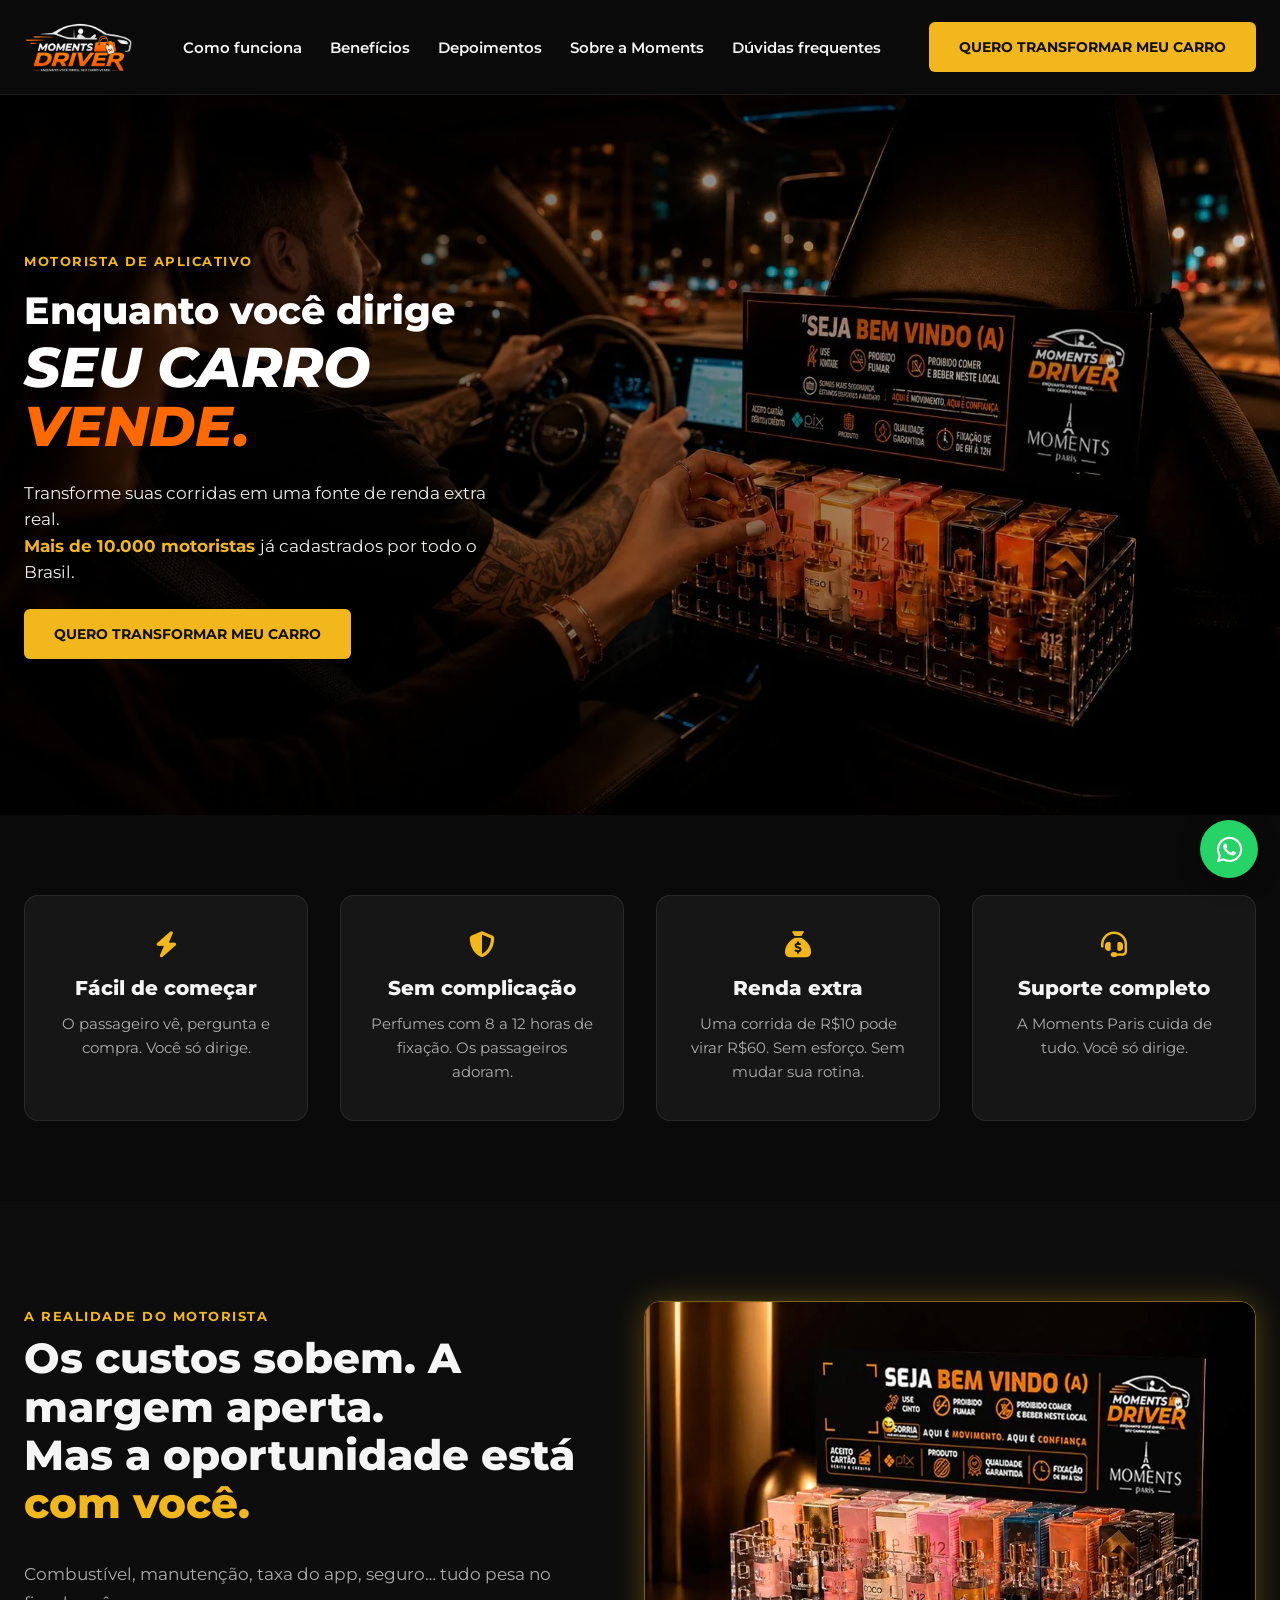
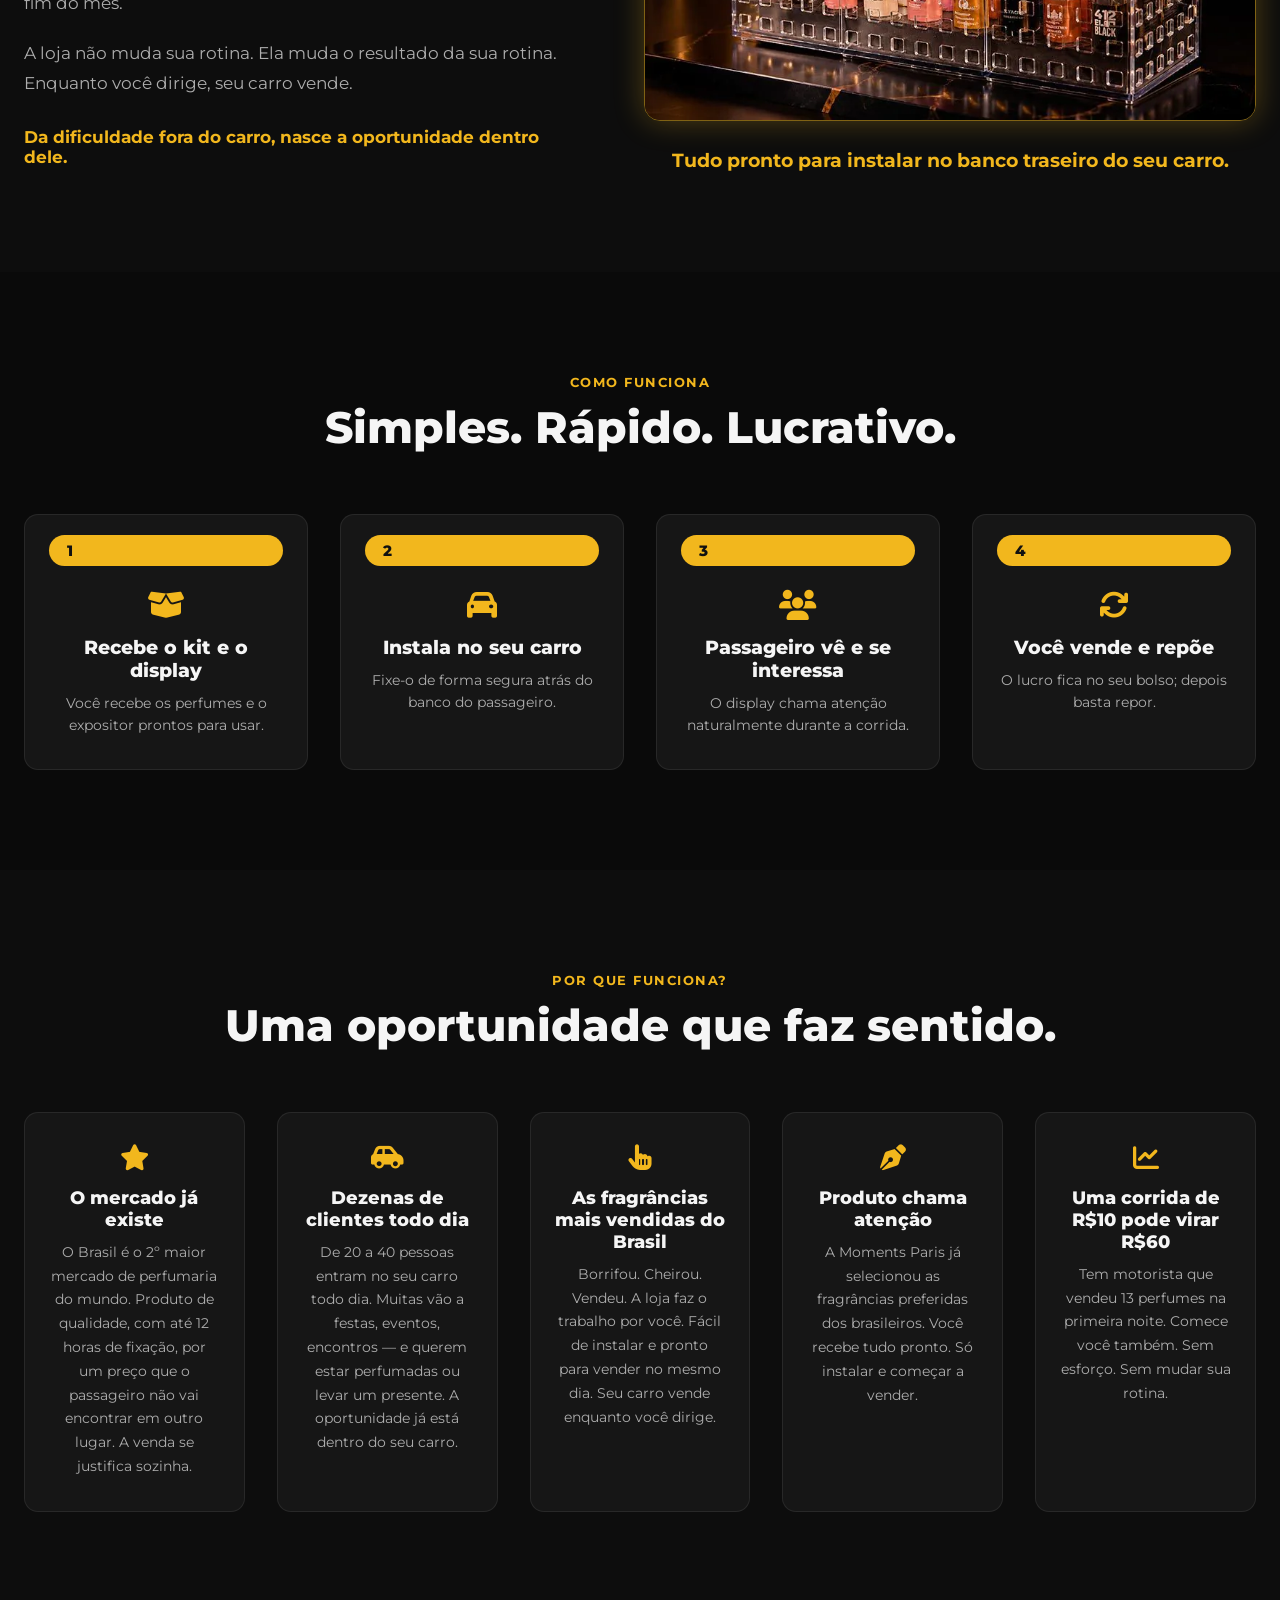
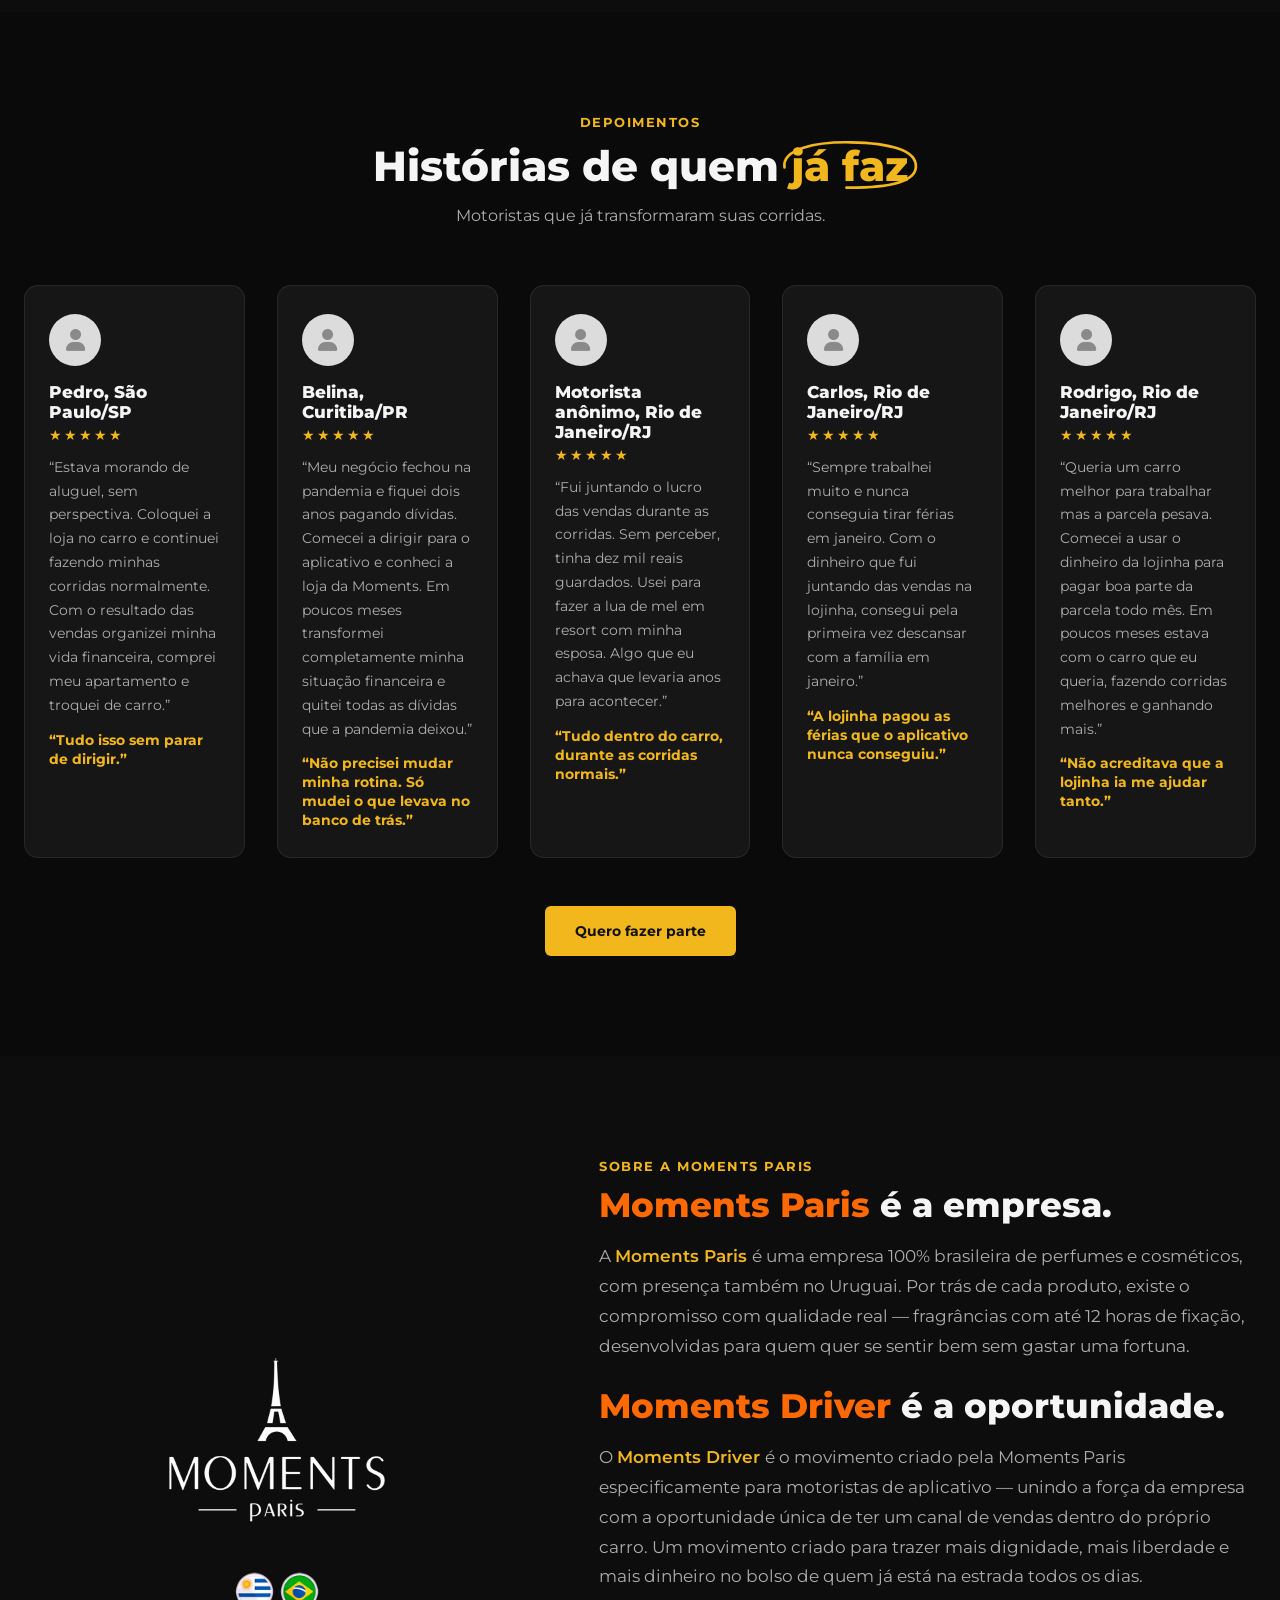
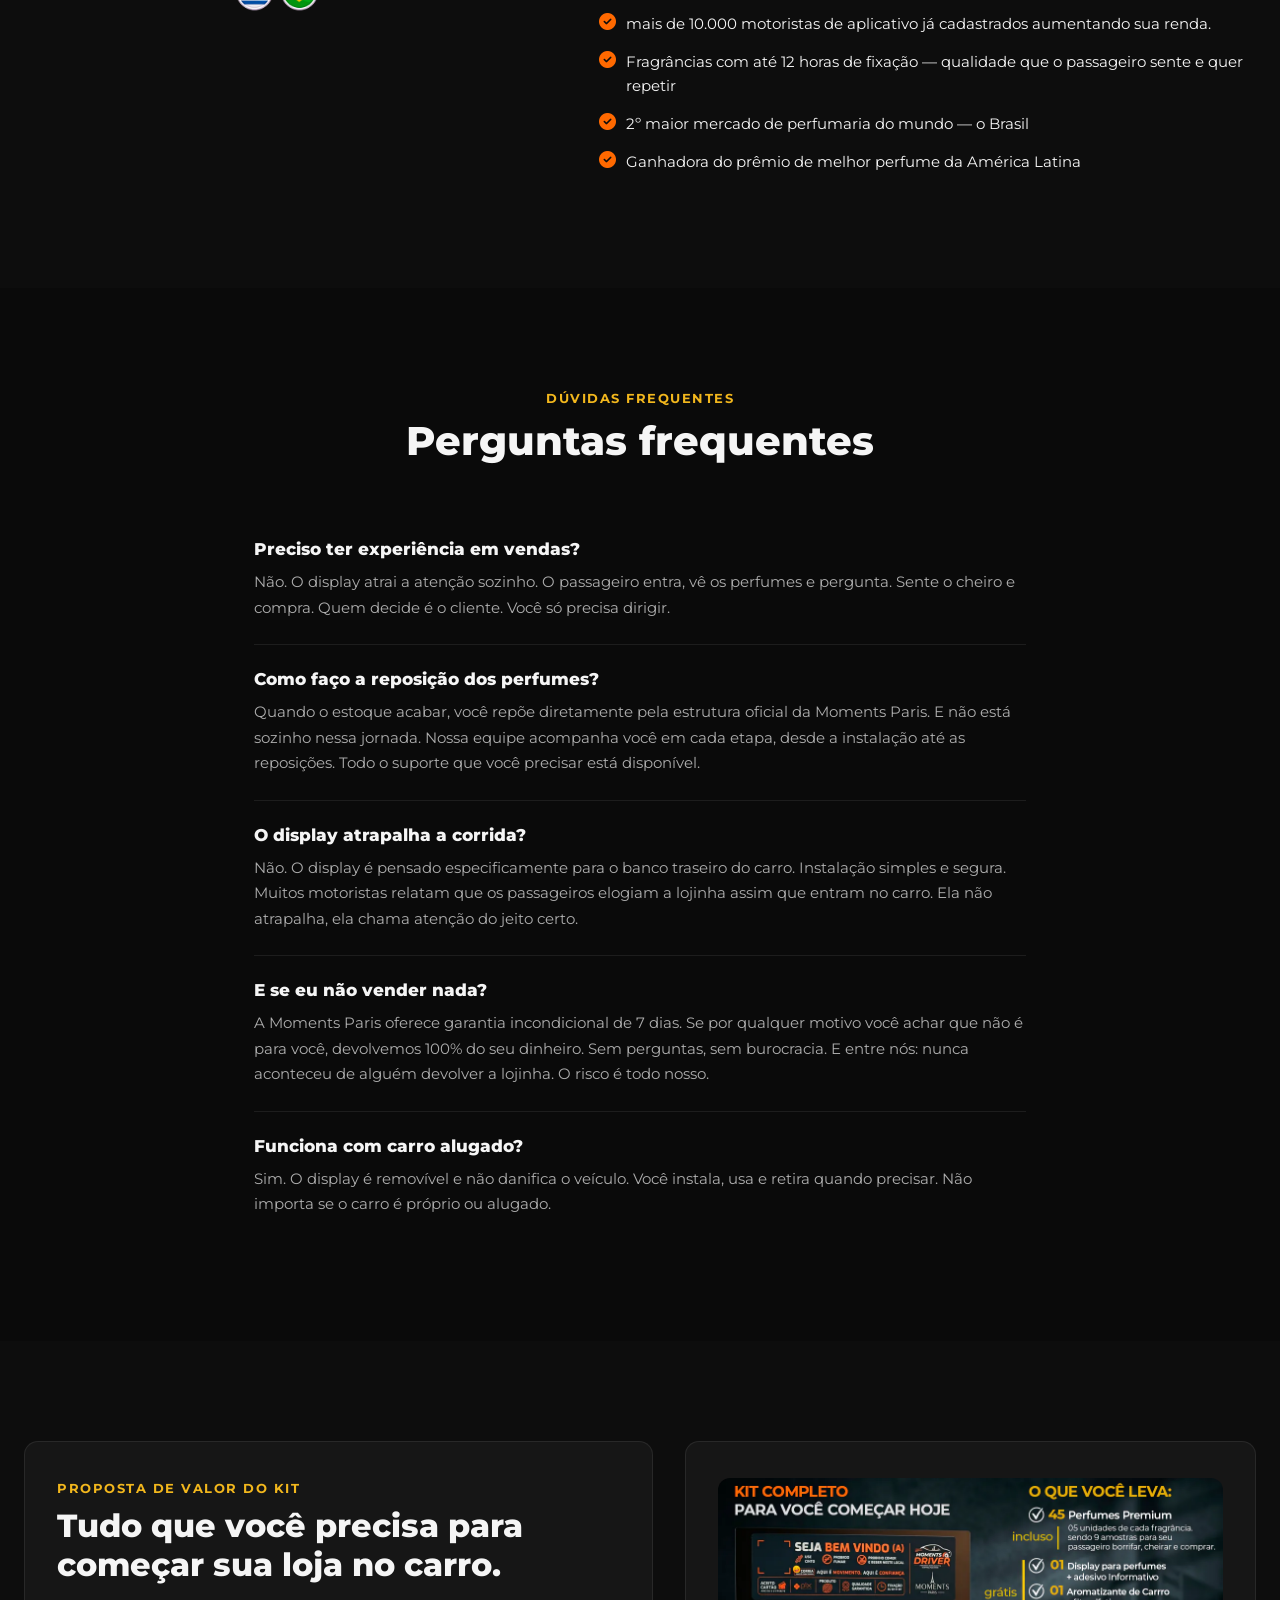
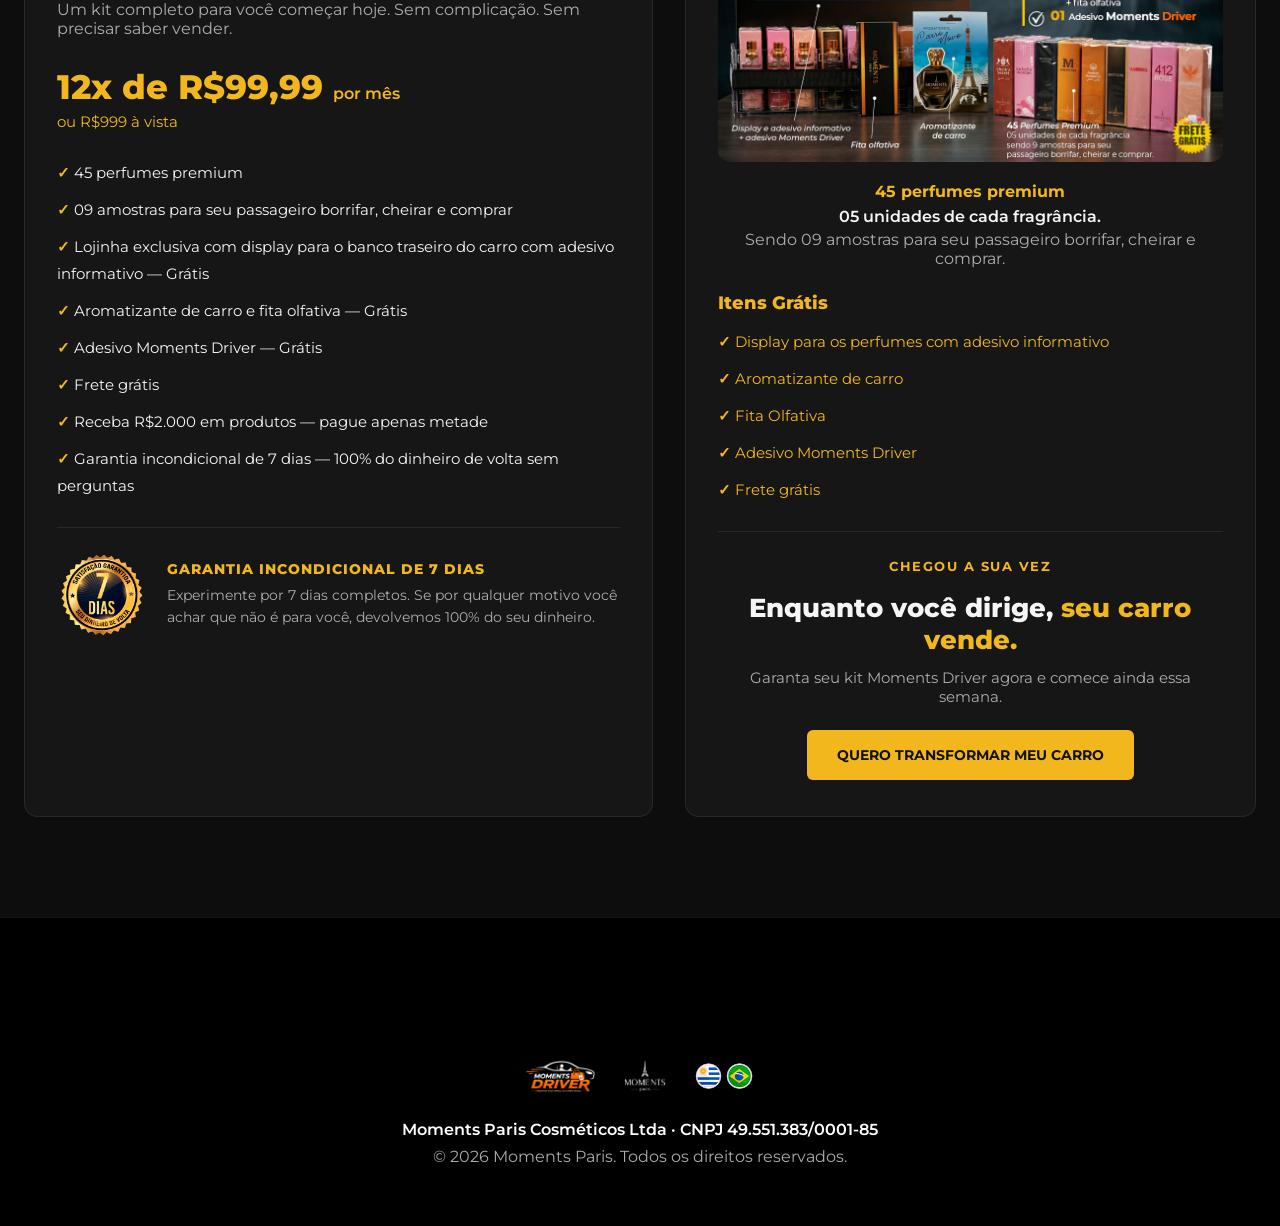
==== commit 1403456d: "Update print statement from 'Hello' to 'Goodbye'" ====
--- a/drive/index.html
+++ b/drive/index.html
@@ -1,13 +1,27 @@
 <!doctype html>
-<html>
+<html lang="pt-BR">
   <head>
     <meta charset="utf-8" />
     <meta name="viewport" content="width=device-width, initial-scale=1.0" />
+
     <title>Moments Driver | Moments Paris</title>
-    <meta name="description" content="Moments Driver — a oportunidade de transformar seu carro em uma fonte de renda extra com a Moments Paris.">
+
+    <meta
+      name="description"
+      content="Moments Driver — a oportunidade de transformar seu carro em uma fonte de renda extra com a Moments Paris."
+    />
+
     <link rel="preconnect" href="https://fonts.googleapis.com" />
-    <link href="https://fonts.googleapis.com/css2?family=Montserrat:wght@400;500;600;700;800&display=swap" rel="stylesheet" />
-    <link rel="stylesheet" href="https://cdnjs.cloudflare.com/ajax/libs/font-awesome/6.5.2/css/all.min.css" />
+    <link
+      href="https://fonts.googleapis.com/css2?family=Montserrat:wght@400;500;600;700;800&display=swap"
+      rel="stylesheet"
+    />
+
+    <link
+      rel="stylesheet"
+      href="https://cdnjs.cloudflare.com/ajax/libs/font-awesome/6.5.2/css/all.min.css"
+    />
+
     <style>
       :root {
         --orange: #ff6900;
@@ -20,18 +34,48 @@
         --text-muted: #adadad;
         --border: rgba(255, 255, 255, 0.08);
       }
-      * { box-sizing: border-box; }
+
+      * {
+        box-sizing: border-box;
+      }
+
+      html {
+        scroll-behavior: smooth;
+      }
+
       body {
         margin: 0;
-        font-family: 'Montserrat', sans-serif;
+        font-family: "Montserrat", sans-serif;
         color: var(--text);
         background: var(--bg);
         -webkit-font-smoothing: antialiased;
       }
-      img { max-width: 100%; display: block; }
-      a { text-decoration: none; }
-      h1, h2, h3 { font-family: inherit; font-weight: 800; color: var(--text); margin: 0; }
-      p { margin: 0; }
+
+      img {
+        max-width: 100%;
+        display: block;
+      }
+
+      a {
+        text-decoration: none;
+      }
+
+      h1,
+      h2,
+      h3 {
+        font-family: inherit;
+        font-weight: 800;
+        color: var(--text);
+        margin: 0;
+      }
+
+      p {
+        margin: 0;
+      }
+
+      /* =========================================================
+         TEXTOS E BOTÕES
+         ========================================================= */
 
       .section-title {
         display: inline-block;
@@ -55,16 +99,46 @@
         padding: 16px 30px;
         border-radius: 6px;
         text-align: center;
-        transition: background .2s ease, transform .2s ease;
-      }
-      .btn-primary:hover { background: var(--gold-hover); transform: translateY(-1px); }
-
-      .nav-links a { color: var(--text); font-weight: 600; font-size: 15px; }
-      .nav-links a:hover { color: var(--gold); }
-
-      .grid-cols { display: grid; gap: 32px; }
-      .cols-4 { grid-template-columns: repeat(auto-fit, minmax(220px, 1fr)); }
-      .cols-5 { grid-template-columns: repeat(auto-fit, minmax(200px, 1fr)); }
+        transition:
+          background 0.2s ease,
+          transform 0.2s ease;
+      }
+
+      .btn-primary:hover {
+        background: var(--gold-hover);
+        transform: translateY(-1px);
+      }
+
+      .nav-links a {
+        color: var(--text);
+        font-weight: 600;
+        font-size: 15px;
+      }
+
+      .nav-links a:hover {
+        color: var(--gold);
+      }
+
+      /* =========================================================
+         GRIDS
+         ========================================================= */
+
+      .grid-cols {
+        display: grid;
+        gap: 32px;
+      }
+
+      .cols-4 {
+        grid-template-columns: repeat(auto-fit, minmax(220px, 1fr));
+      }
+
+      .cols-5 {
+        grid-template-columns: repeat(auto-fit, minmax(200px, 1fr));
+      }
+
+      /* =========================================================
+         BENEFÍCIOS
+         ========================================================= */
 
       .benefit {
         text-align: center;
@@ -73,9 +147,28 @@
         border-radius: 14px;
         padding: 36px 26px;
       }
-      .benefit i { font-size: 26px; color: var(--gold); margin-bottom: 18px; display: inline-block; }
-      .benefit h3 { font-size: 20px; margin-bottom: 12px; }
-      .benefit p { color: var(--text-muted); font-size: 15px; line-height: 1.6; }
+
+      .benefit i {
+        font-size: 26px;
+        color: var(--gold);
+        margin-bottom: 18px;
+        display: inline-block;
+      }
+
+      .benefit h3 {
+        font-size: 20px;
+        margin-bottom: 12px;
+      }
+
+      .benefit p {
+        color: var(--text-muted);
+        font-size: 15px;
+        line-height: 1.6;
+      }
+
+      /* =========================================================
+         COMO FUNCIONA
+         ========================================================= */
 
       .step {
         text-align: center;
@@ -84,6 +177,7 @@
         border-radius: 14px;
         padding: 20px 24px 32px;
       }
+
       .step .step-num {
         display: block;
         width: 100%;
@@ -97,9 +191,28 @@
         text-align: left;
         margin-bottom: 24px;
       }
-      .step i { font-size: 30px; color: var(--gold); margin-bottom: 16px; display: inline-block; }
-      .step h3 { font-size: 19px; margin-bottom: 10px; }
-      .step p { color: var(--text-muted); font-size: 14px; line-height: 1.6; }
+
+      .step i {
+        font-size: 30px;
+        color: var(--gold);
+        margin-bottom: 16px;
+        display: inline-block;
+      }
+
+      .step h3 {
+        font-size: 19px;
+        margin-bottom: 10px;
+      }
+
+      .step p {
+        color: var(--text-muted);
+        font-size: 14px;
+        line-height: 1.6;
+      }
+
+      /* =========================================================
+         MOTIVOS
+         ========================================================= */
 
       .reason {
         text-align: center;
@@ -108,9 +221,28 @@
         border-radius: 14px;
         padding: 32px 24px;
       }
-      .reason i { font-size: 26px; color: var(--gold); margin-bottom: 16px; display: inline-block; }
-      .reason h3 { font-size: 18px; margin-bottom: 10px; }
-      .reason p { color: var(--text-muted); font-size: 14px; line-height: 1.7; }
+
+      .reason i {
+        font-size: 26px;
+        color: var(--gold);
+        margin-bottom: 16px;
+        display: inline-block;
+      }
+
+      .reason h3 {
+        font-size: 18px;
+        margin-bottom: 10px;
+      }
+
+      .reason p {
+        color: var(--text-muted);
+        font-size: 14px;
+        line-height: 1.7;
+      }
+
+      /* =========================================================
+         DEPOIMENTOS
+         ========================================================= */
 
       .testimonial {
         text-align: left;
@@ -119,45 +251,126 @@
         border-radius: 14px;
         padding: 28px 24px;
       }
+
       .testimonial .avatar {
-        width: 52px; height: 52px; border-radius: 50%;
-        background: #dcdcdc; color: #8a8a8a;
-        display: flex; align-items: center; justify-content: center;
-        font-size: 22px; margin-bottom: 16px;
-      }
-      .testimonial h3 { font-size: 17px; margin-bottom: 4px; }
-      .stars { color: var(--gold); font-size: 14px; margin-bottom: 12px; letter-spacing: 2px; }
-      .testimonial p { color: var(--text-muted); font-size: 14px; line-height: 1.7; margin-bottom: 12px; }
-      .testimonial .highlight { color: var(--gold); font-weight: 700; font-size: 14px; }
-
-      .circle-highlight { position: relative; display: inline-block; }
+        width: 52px;
+        height: 52px;
+        border-radius: 50%;
+        background: #dcdcdc;
+        color: #8a8a8a;
+        display: flex;
+        align-items: center;
+        justify-content: center;
+        font-size: 22px;
+        margin-bottom: 16px;
+      }
+
+      .testimonial h3 {
+        font-size: 17px;
+        margin-bottom: 4px;
+      }
+
+      .stars {
+        color: var(--gold);
+        font-size: 14px;
+        margin-bottom: 12px;
+        letter-spacing: 2px;
+      }
+
+      .testimonial p {
+        color: var(--text-muted);
+        font-size: 14px;
+        line-height: 1.7;
+        margin-bottom: 12px;
+      }
+
+      .testimonial .highlight {
+        color: var(--gold);
+        font-weight: 700;
+        font-size: 14px;
+      }
+
+      /* =========================================================
+         DESTAQUE CIRCULAR
+         ========================================================= */
+
+      .circle-highlight {
+        position: relative;
+        display: inline-block;
+      }
+
       .circle-highlight svg {
         position: absolute;
-        left: -16px; top: -20px;
+        left: -16px;
+        top: -20px;
         width: calc(100% + 32px);
         height: calc(100% + 40px);
         pointer-events: none;
         overflow: visible;
       }
+
       .circle-highlight svg path {
         stroke-dasharray: 340;
         stroke-dashoffset: 340;
         animation: draw-circle 1.4s ease forwards 0.4s;
       }
+
       @keyframes draw-circle {
-        to { stroke-dashoffset: 0; }
-      }
-
-      .faq-item { border-bottom: 1px solid var(--border); padding: 24px 0; }
-      .faq-item h3 { font-size: 17px; margin-bottom: 10px; }
-      .faq-item p { color: var(--text-muted); font-size: 15px; line-height: 1.7; }
+        to {
+          stroke-dashoffset: 0;
+        }
+      }
+
+      /* =========================================================
+         FAQ
+         ========================================================= */
+
+      .faq-item {
+        border-bottom: 1px solid var(--border);
+        padding: 24px 0;
+      }
+
+      .faq-item h3 {
+        font-size: 17px;
+        margin-bottom: 10px;
+      }
+
+      .faq-item p {
+        color: var(--text-muted);
+        font-size: 15px;
+        line-height: 1.7;
+      }
+
+      /* =========================================================
+         HERO
+         ========================================================= */
 
       .hero-overlay {
-        background: linear-gradient(90deg, rgba(0,0,0,.78) 0%, rgba(0,0,0,.5) 45%, rgba(0,0,0,.15) 100%);
-      }
-
-      .kit-feature-list p { color: var(--text-muted); font-size: 15px; line-height: 1.8; margin-bottom: 10px; }
-      .kit-feature-list p::before { content: "✓ "; color: var(--gold); font-weight: 700; }
+        background:
+          linear-gradient(
+            90deg,
+            rgba(0, 0, 0, 0.78) 0%,
+            rgba(0, 0, 0, 0.5) 45%,
+            rgba(0, 0, 0, 0.15) 100%
+          );
+      }
+
+      /* =========================================================
+         KIT
+         ========================================================= */
+
+      .kit-feature-list p {
+        color: var(--text-muted);
+        font-size: 15px;
+        line-height: 1.8;
+        margin-bottom: 10px;
+      }
+
+      .kit-feature-list p::before {
+        content: "✓ ";
+        color: var(--gold);
+        font-weight: 700;
+      }
 
       .info-card {
         background: var(--bg-card);
@@ -165,6 +378,10 @@
         border-radius: 14px;
         padding: 36px 32px;
       }
+
+      /* =========================================================
+         FATOS
+         ========================================================= */
 
       .fact-list p {
         display: flex;
@@ -175,66 +392,343 @@
         line-height: 1.6;
         margin-bottom: 14px;
       }
-      .fact-list i { color: var(--orange); font-size: 17px; margin-top: 1px; }
+
+      .fact-list i {
+        color: var(--orange);
+        font-size: 17px;
+        margin-top: 1px;
+      }
+
+      /* =========================================================
+         WHATSAPP FLUTUANTE
+         ========================================================= */
+
+      .whatsapp-float {
+        position: fixed;
+        right: 22px;
+        bottom: 22px;
+        width: 58px;
+        height: 58px;
+        display: flex;
+        align-items: center;
+        justify-content: center;
+        background: #25d366;
+        color: #fff;
+        border-radius: 50%;
+        font-size: 29px;
+        text-decoration: none;
+        box-shadow: 0 6px 22px rgba(0, 0, 0, 0.35);
+        z-index: 9999;
+        transition:
+          transform 0.2s ease,
+          box-shadow 0.2s ease;
+      }
+
+      .whatsapp-float:hover {
+        transform: scale(1.08);
+        box-shadow: 0 8px 28px rgba(0, 0, 0, 0.45);
+      }
+
+      .whatsapp-float:focus-visible {
+        outline: 3px solid rgba(242, 183, 29, 0.8);
+        outline-offset: 4px;
+      }
+
+      @media (max-width: 600px) {
+        .whatsapp-float {
+          right: 16px;
+          bottom: 16px;
+          width: 54px;
+          height: 54px;
+          font-size: 27px;
+        }
+      }
+
+      /* =========================================================
+         RESPONSIVIDADE
+         ========================================================= */
+
+      @media (max-width: 900px) {
+        header > div {
+          flex-wrap: wrap;
+          justify-content: center !important;
+        }
+
+        .nav-links {
+          order: 3;
+          width: 100%;
+          justify-content: center;
+          flex-wrap: wrap;
+        }
+
+        section > div[style*="grid-template-columns: 1fr 1.1fr"],
+        section > div[style*="grid-template-columns: 1fr 1.3fr"] {
+          grid-template-columns: 1fr !important;
+        }
+
+        .hero-overlay {
+          background: linear-gradient(
+            90deg,
+            rgba(0, 0, 0, 0.82) 0%,
+            rgba(0, 0, 0, 0.65) 60%,
+            rgba(0, 0, 0, 0.4) 100%
+          );
+        }
+      }
+
+      @media (max-width: 600px) {
+        header > div {
+          padding: 12px 16px !important;
+        }
+
+        header img {
+          height: 48px !important;
+        }
+
+        .nav-links {
+          gap: 14px !important;
+        }
+
+        .nav-links a {
+          font-size: 12px;
+        }
+
+        header .btn-primary {
+          width: 100%;
+          padding: 14px 18px;
+        }
+
+        section[style*="min-height: 720px"] {
+          min-height: 650px !important;
+        }
+
+        section[style*="min-height: 720px"] h1:first-of-type {
+          font-size: 30px !important;
+        }
+
+        section[style*="min-height: 720px"] h1:nth-of-type(2) {
+          font-size: 42px !important;
+        }
+
+        section h2[style*="font-size: 44px"] {
+          font-size: 32px !important;
+        }
+
+        section h2[style*="font-size: 42px"] {
+          font-size: 32px !important;
+        }
+
+        section h2[style*="font-size: 40px"] {
+          font-size: 30px !important;
+        }
+
+        .info-card {
+          padding: 26px 22px;
+        }
+
+        section > div {
+          padding-left: 18px !important;
+          padding-right: 18px !important;
+        }
+      }
     </style>
   </head>
+
   <body>
     <x-dc>
 
-      <!-- navbar -->
-      <header style="position: sticky; top: 0; z-index: 50; background: var(--bg); border-bottom: 1px solid var(--border);">
-        <div style="max-width: 1280px; margin: 0 auto; padding: 16px 24px; display: flex; align-items: center; justify-content: space-between; gap: 24px;">
-          <div style="display: flex; align-items: center; gap: 32px;">
-            <img src="assets/logo_driver.webp" alt="Moments Driver" style="height: 62px;">
-          </div>
-          <nav class="nav-links" style="display: flex; gap: 28px;">
+      <!-- =======================================================
+           NAVBAR
+           ======================================================= -->
+
+      <header
+        style="
+          position: sticky;
+          top: 0;
+          z-index: 50;
+          background: var(--bg);
+          border-bottom: 1px solid var(--border);
+        "
+      >
+        <div
+          style="
+            max-width: 1280px;
+            margin: 0 auto;
+            padding: 16px 24px;
+            display: flex;
+            align-items: center;
+            justify-content: space-between;
+            gap: 24px;
+          "
+        >
+          <div
+            style="
+              display: flex;
+              align-items: center;
+              gap: 32px;
+            "
+          >
+            <img
+              src="assets/logo_driver.webp"
+              alt="Moments Driver"
+              style="height: 62px;"
+            />
+          </div>
+
+          <nav
+            class="nav-links"
+            style="
+              display: flex;
+              gap: 28px;
+            "
+          >
             <a href="#comofunciona">Como funciona</a>
             <a href="#beneficios">Benefícios</a>
             <a href="#depoimentos">Depoimentos</a>
             <a href="#sobre">Sobre a Moments</a>
             <a href="#duvidas">Dúvidas frequentes</a>
           </nav>
-          <a href="https://checkout.mania.software/?sku=KTMPDR&reference=" class="btn-primary">QUERO TRANSFORMAR MEU CARRO</a>
+
+          <a
+            href="https://checkout.mania.software/?sku=KTMPDR&reference="
+            class="btn-primary"
+          >
+            QUERO TRANSFORMAR MEU CARRO
+          </a>
         </div>
       </header>
 
-      <!-- Motorista de aplicativo overlay -->
-      <section style="position: relative; min-height: 720px; display: flex; align-items: center; overflow: hidden;">
-        <div style="position: absolute; inset: 0;">
-          <img src="assets/expositor.webp" alt="" style="width: 100%; height: 100%; object-fit: cover;">
+      <!-- =======================================================
+           HERO
+           ======================================================= -->
+
+      <section
+        style="
+          position: relative;
+          min-height: 720px;
+          display: flex;
+          align-items: center;
+          overflow: hidden;
+        "
+      >
+        <div
+          style="
+            position: absolute;
+            inset: 0;
+          "
+        >
+          <img
+            src="assets/expositor.webp"
+            alt=""
+            style="
+              width: 100%;
+              height: 100%;
+              object-fit: cover;
+            "
+          />
         </div>
-        <div class="hero-overlay" style="position: absolute; inset: 0;"></div>
-
-        <div style="position: relative; width: 100%; max-width: 1280px; margin: 0 auto; padding: 80px 24px; z-index: 2;">
+
+        <div
+          class="hero-overlay"
+          style="
+            position: absolute;
+            inset: 0;
+          "
+        ></div>
+
+        <div
+          style="
+            position: relative;
+            width: 100%;
+            max-width: 1280px;
+            margin: 0 auto;
+            padding: 80px 24px;
+            z-index: 2;
+          "
+        >
           <div style="max-width: 480px;">
-            <div class="section-title">MOTORISTA DE APLICATIVO</div>
-            <h1 style="font-size: 38px; line-height: 1.05; margin: 12px 0 0; color: #fff;">Enquanto você dirige</h1>
-            <h1 style="font-size: 56px; line-height: 1.05; font-weight: 800; font-style: italic; color: #fff; margin: 8px 0;">
-              SEU CARRO <span style="color: var(--orange);">VENDE.</span>
+            <div class="section-title">
+              MOTORISTA DE APLICATIVO
+            </div>
+
+            <h1
+              style="
+                font-size: 38px;
+                line-height: 1.05;
+                margin: 12px 0 0;
+                color: #fff;
+              "
+            >
+              Enquanto você dirige
             </h1>
-            <p style="font-size: 17px; line-height: 1.55; margin: 24px 0; color: #eee;">
-              Transforme suas corridas em uma fonte de renda extra real.<br>
-              <strong style="color: var(--gold);">Mais de 10.000 motoristas</strong> já cadastrados por todo o Brasil.
+
+            <h1
+              style="
+                font-size: 56px;
+                line-height: 1.05;
+                font-weight: 800;
+                font-style: italic;
+                color: #fff;
+                margin: 8px 0;
+              "
+            >
+              SEU CARRO
+              <span style="color: var(--orange);">VENDE.</span>
+            </h1>
+
+            <p
+              style="
+                font-size: 17px;
+                line-height: 1.55;
+                margin: 24px 0;
+                color: #eee;
+              "
+            >
+              Transforme suas corridas em uma fonte de renda extra real.<br />
+              <strong style="color: var(--gold);">
+                Mais de 10.000 motoristas
+              </strong>
+              já cadastrados por todo o Brasil.
             </p>
-            <a href="https://checkout.mania.software/?sku=KTMPDR&reference=" class="btn-primary">QUERO TRANSFORMAR MEU CARRO</a>
+
+            <a
+              href="https://checkout.mania.software/?sku=KTMPDR&reference="
+              class="btn-primary"
+            >
+              QUERO TRANSFORMAR MEU CARRO
+            </a>
           </div>
         </div>
       </section>
 
-      <!-- beneficios -->
+      <!-- =======================================================
+           BENEFÍCIOS
+           ======================================================= -->
+
       <section id="beneficios" style="background: var(--bg)">
-        <div style="max-width: 1280px; margin: 0 auto; padding: 80px 24px">
+        <div
+          style="
+            max-width: 1280px;
+            margin: 0 auto;
+            padding: 80px 24px;
+          "
+        >
           <div class="grid-cols cols-4">
+
             <div class="benefit">
               <i class="fa-solid fa-bolt"></i>
               <h3>Fácil de começar</h3>
-              <p>O passageiro vê, pergunta e compra. Você só dirige.</p>
+              <p>
+                O passageiro vê, pergunta e compra. Você só dirige.
+              </p>
             </div>
 
             <div class="benefit">
               <i class="fa-solid fa-shield-halved"></i>
               <h3>Sem complicação</h3>
-              <p>Perfumes com 8 a 12 horas de fixação. Os passageiros adoram.</p>
+              <p>
+                Perfumes com 8 a 12 horas de fixação. Os passageiros adoram.
+              </p>
             </div>
 
             <div class="benefit">
@@ -249,13 +743,19 @@
             <div class="benefit">
               <i class="fa-solid fa-headset"></i>
               <h3>Suporte completo</h3>
-              <p>A Moments Paris cuida de tudo. Você só dirige.</p>
-            </div>
+              <p>
+                A Moments Paris cuida de tudo. Você só dirige.
+              </p>
+            </div>
+
           </div>
         </div>
       </section>
 
-      <!-- realidade do motorista -->
+      <!-- =======================================================
+           REALIDADE DO MOTORISTA
+           ======================================================= -->
+
       <section style="background: var(--bg-alt)">
         <div
           style="
@@ -268,12 +768,26 @@
             padding: 100px 24px;
           "
         >
+
           <div>
-            <div class="section-title">A realidade do motorista</div>
-            <h2 style="font-size: 42px; line-height: 1.15; margin: 0 0 32px">
-              Os custos sobem. A margem aperta.<br />Mas a oportunidade está
-              <span style="color: var(--gold)">com você.</span>
+            <div class="section-title">
+              A realidade do motorista
+            </div>
+
+            <h2
+              style="
+                font-size: 42px;
+                line-height: 1.15;
+                margin: 0 0 32px;
+              "
+            >
+              Os custos sobem. A margem aperta.<br />
+              Mas a oportunidade está
+              <span style="color: var(--gold)">
+                com você.
+              </span>
             </h2>
+
             <p
               style="
                 font-size: 17px;
@@ -285,6 +799,7 @@
               Combustível, manutenção, taxa do app, seguro… tudo pesa no fim do
               mês.
             </p>
+
             <p
               style="
                 font-size: 17px;
@@ -296,10 +811,18 @@
               A loja não muda sua rotina. Ela muda o resultado da sua rotina.
               Enquanto você dirige, seu carro vende.
             </p>
-            <p style="font-weight: 700; font-size: 17px; color: var(--gold)">
+
+            <p
+              style="
+                font-weight: 700;
+                font-size: 17px;
+                color: var(--gold);
+              "
+            >
               Da dificuldade fora do carro, nasce a oportunidade dentro dele.
             </p>
           </div>
+
           <div>
             <div
               style="
@@ -310,8 +833,17 @@
                 box-shadow: 0 0 30px rgba(242, 183, 29, 0.3);
               "
             >
-              <img src="assets/display.webp" alt="" />
-            </div>
+              <img
+                src="assets/display.webp"
+                alt=""
+                style="
+                  width: 100%;
+                  height: 100%;
+                  object-fit: cover;
+                "
+              />
+            </div>
+
             <p
               style="
                 text-align: center;
@@ -324,64 +856,117 @@
               Tudo pronto para instalar no banco traseiro do seu carro.
             </p>
           </div>
+
         </div>
       </section>
 
-      <!-- como funciona -->
+      <!-- =======================================================
+           COMO FUNCIONA
+           ======================================================= -->
+
       <section id="comofunciona" style="background: var(--bg)">
-        <div style="max-width: 1280px; margin: 0 auto; padding: 100px 24px">
-          <div style="text-align: center; margin-bottom: 60px">
-            <div class="section-title">Como funciona</div>
-            <h2 style="font-size: 44px; margin: 0">
+        <div
+          style="
+            max-width: 1280px;
+            margin: 0 auto;
+            padding: 100px 24px;
+          "
+        >
+
+          <div
+            style="
+              text-align: center;
+              margin-bottom: 60px;
+            "
+          >
+            <div class="section-title">
+              Como funciona
+            </div>
+
+            <h2 style="font-size: 44px; margin: 0;">
               Simples. Rápido. Lucrativo.
             </h2>
           </div>
+
           <div class="grid-cols cols-4">
+
             <div class="step">
               <span class="step-num">1</span>
               <i class="fa-solid fa-box-open"></i>
-              <h3>Recebe o kit e o display​</h3>
-              <p>Você recebe os perfumes e o expositor prontos para usar.</p>
+              <h3>Recebe o kit e o display</h3>
+              <p>
+                Você recebe os perfumes e o expositor prontos para usar.
+              </p>
             </div>
 
             <div class="step">
               <span class="step-num">2</span>
               <i class="fa-solid fa-car"></i>
-              <h3>Instala no seu carro​</h3>
-              <p>Fixe-o de forma segura atrás do banco do passageiro.</p>
+              <h3>Instala no seu carro</h3>
+              <p>
+                Fixe-o de forma segura atrás do banco do passageiro.
+              </p>
             </div>
 
             <div class="step">
               <span class="step-num">3</span>
               <i class="fa-solid fa-users"></i>
-              <h3>Passageiro vê e se interessa​</h3>
-              <p>O display chama atenção naturalmente durante a corrida.</p>
+              <h3>Passageiro vê e se interessa</h3>
+              <p>
+                O display chama atenção naturalmente durante a corrida.
+              </p>
             </div>
 
             <div class="step">
               <span class="step-num">4</span>
               <i class="fa-solid fa-arrows-rotate"></i>
-              <h3>Você vende e repõe​</h3>
-              <p>O lucro fica no seu bolso; depois basta repor.</p>
-            </div>
+              <h3>Você vende e repõe</h3>
+              <p>
+                O lucro fica no seu bolso; depois basta repor.
+              </p>
+            </div>
+
           </div>
         </div>
       </section>
 
-      <!-- Por que funciona? -->
+      <!-- =======================================================
+           POR QUE FUNCIONA
+           ======================================================= -->
+
       <section style="background: var(--bg-alt)">
-        <div style="max-width: 1280px; margin: 0 auto; padding: 100px 24px">
-          <div style="text-align: center; margin-bottom: 60px">
-            <div class="section-title">Por que funciona?</div>
-            <h2 style="font-size: 44px; margin: 0">
+        <div
+          style="
+            max-width: 1280px;
+            margin: 0 auto;
+            padding: 100px 24px;
+          "
+        >
+
+          <div
+            style="
+              text-align: center;
+              margin-bottom: 60px;
+            "
+          >
+            <div class="section-title">
+              Por que funciona?
+            </div>
+
+            <h2 style="font-size: 44px; margin: 0;">
               Uma oportunidade que faz sentido.
             </h2>
           </div>
 
           <div class="grid-cols cols-5">
+
             <div class="reason">
               <i class="fa-solid fa-star"></i>
-              <h3>O mercado já existe</h3>
+
+              <h3>
+                O mercado já existe
+              </h3>
+
               <p>
                 O Brasil é o 2º maior mercado de perfumaria do mundo. Produto de
                 qualidade, com até 12 horas de fixação, por um preço que o
@@ -392,7 +977,11 @@
 
             <div class="reason">
               <i class="fa-solid fa-car-side"></i>
-              <h3>Dezenas de clientes todo dia</h3>
+
+              <h3>
+                Dezenas de clientes todo dia
+              </h3>
+
               <p>
                 De 20 a 40 pessoas entram no seu carro todo dia. Muitas vão a
                 festas, eventos, encontros — e querem estar perfumadas ou levar um
@@ -402,7 +991,11 @@
 
             <div class="reason">
               <i class="fa-solid fa-hand-pointer"></i>
-              <h3>As fragrâncias mais vendidas do Brasil</h3>
+
+              <h3>
+                As fragrâncias mais vendidas do Brasil
+              </h3>
+
               <p>
                 Borrifou. Cheirou. Vendeu. A loja faz o trabalho por você. Fácil
                 de instalar e pronto para vender no mesmo dia. Seu carro vende
@@ -412,7 +1005,11 @@
 
             <div class="reason">
               <i class="fa-solid fa-pen-nib"></i>
-              <h3>Produto chama atenção</h3>
+
+              <h3>
+                Produto chama atenção
+              </h3>
+
               <p>
                 A Moments Paris já selecionou as fragrâncias preferidas dos
                 brasileiros. Você recebe tudo pronto. Só instalar e começar a
@@ -422,114 +1019,223 @@
 
             <div class="reason">
               <i class="fa-solid fa-chart-line"></i>
-              <h3>Uma corrida de R$10 pode virar R$60</h3>
+
+              <h3>
+                Uma corrida de R$10 pode virar R$60
+              </h3>
+
               <p>
                 Tem motorista que vendeu 13 perfumes na primeira noite. Comece
                 você também. Sem esforço. Sem mudar sua rotina.
               </p>
             </div>
+
           </div>
         </div>
       </section>
 
-      <!-- Depoimentos -->
+      <!-- =======================================================
+           DEPOIMENTOS
+           ======================================================= -->
+
       <section id="depoimentos" style="background: var(--bg)">
-        <div style="max-width: 1280px; margin: 0 auto; padding: 100px 24px">
-          <div style="text-align: center; margin-bottom: 60px">
-            <div class="section-title">Depoimentos</div>
-            <h2 style="font-size: 42px; margin: 0">
+        <div
+          style="
+            max-width: 1280px;
+            margin: 0 auto;
+            padding: 100px 24px;
+          "
+        >
+
+          <div
+            style="
+              text-align: center;
+              margin-bottom: 60px;
+            "
+          >
+            <div class="section-title">
+              Depoimentos
+            </div>
+
+            <h2 style="font-size: 42px; margin: 0;">
               Histórias de quem
-              <span class="circle-highlight" style="color: var(--gold)">
+
+              <span
+                class="circle-highlight"
+                style="color: var(--gold)"
+              >
                 já faz
-                <svg viewBox="0 0 220 80"><path d="M14,42 C10,15 60,4 112,5 C168,6 210,16 208,42 C206,66 162,72 110,72 C56,73 18,68 14,42" fill="none" stroke="var(--gold)" stroke-width="4" stroke-linecap="round" /></svg>
+
+                <svg viewBox="0 0 220 80">
+                  <path
+                    d="M14,42 C10,15 60,4 112,5 C168,6 210,16 208,42 C206,66 162,72 110,72 C56,73 18,68 14,42"
+                    fill="none"
+                    stroke="var(--gold)"
+                    stroke-width="4"
+                    stroke-linecap="round"
+                  />
+                </svg>
               </span>
             </h2>
-            <p style="color: var(--text-muted); font-size: 16px; margin-top: 14px;">
+
+            <p
+              style="
+                color: var(--text-muted);
+                font-size: 16px;
+                margin-top: 14px;
+              "
+            >
               Motoristas que já transformaram suas corridas.
             </p>
           </div>
 
           <div class="grid-cols cols-5">
+
             <div class="testimonial">
-              <div class="avatar"><i class="fa-solid fa-user"></i></div>
+              <div class="avatar">
+                <i class="fa-solid fa-user"></i>
+              </div>
+
               <h3>Pedro, São Paulo/SP</h3>
-              <div class="stars">★★★★★</div>
+
+              <div class="stars">
+                ★★★★★
+              </div>
+
               <p>
                 “Estava morando de aluguel, sem perspectiva. Coloquei a loja no
                 carro e continuei fazendo minhas corridas normalmente. Com o
                 resultado das vendas organizei minha vida financeira, comprei meu
                 apartamento e troquei de carro.”
               </p>
-              <span class="highlight">“Tudo isso sem parar de dirigir.”</span>
+
+              <span class="highlight">
+                “Tudo isso sem parar de dirigir.”
+              </span>
             </div>
 
             <div class="testimonial">
-              <div class="avatar"><i class="fa-solid fa-user"></i></div>
+              <div class="avatar">
+                <i class="fa-solid fa-user"></i>
+              </div>
+
               <h3>Belina, Curitiba/PR</h3>
-              <div class="stars">★★★★★</div>
+
+              <div class="stars">
+                ★★★★★
+              </div>
+
               <p>
                 “Meu negócio fechou na pandemia e fiquei dois anos pagando
                 dívidas. Comecei a dirigir para o aplicativo e conheci a loja da
                 Moments. Em poucos meses transformei completamente minha situação
                 financeira e quitei todas as dívidas que a pandemia deixou.”
               </p>
-              <span class="highlight"
-                >“Não precisei mudar minha rotina. Só mudei o que levava no banco
-                de trás.”</span
-              >
+
+              <span class="highlight">
+                “Não precisei mudar minha rotina. Só mudei o que levava no banco
+                de trás.”
+              </span>
             </div>
 
             <div class="testimonial">
-              <div class="avatar"><i class="fa-solid fa-user"></i></div>
-              <h3>Motorista anônimo, Rio de Janeiro/RJ</h3>
-              <div class="stars">★★★★★</div>
+              <div class="avatar">
+                <i class="fa-solid fa-user"></i>
+              </div>
+
+              <h3>
+                Motorista anônimo, Rio de Janeiro/RJ
+              </h3>
+
+              <div class="stars">
+                ★★★★★
+              </div>
+
               <p>
                 “Fui juntando o lucro das vendas durante as corridas. Sem
                 perceber, tinha dez mil reais guardados. Usei para fazer a lua de
                 mel em resort com minha esposa. Algo que eu achava que levaria
                 anos para acontecer.”
               </p>
-              <span class="highlight">“Tudo dentro do carro, durante as corridas normais.”</span>
+
+              <span class="highlight">
+                “Tudo dentro do carro, durante as corridas normais.”
+              </span>
             </div>
 
             <div class="testimonial">
-              <div class="avatar"><i class="fa-solid fa-user"></i></div>
-              <h3>Carlos, Rio de Janeiro/RJ</h3>
-              <div class="stars">★★★★★</div>
+              <div class="avatar">
+                <i class="fa-solid fa-user"></i>
+              </div>
+
+              <h3>
+                Carlos, Rio de Janeiro/RJ
+              </h3>
+
+              <div class="stars">
+                ★★★★★
+              </div>
+
               <p>
                 “Sempre trabalhei muito e nunca conseguia tirar férias em
                 janeiro. Com o dinheiro que fui juntando das vendas na lojinha,
                 consegui pela primeira vez descansar com a família em
                 janeiro.”
               </p>
-              <span class="highlight"
-                >“A lojinha pagou as férias que o aplicativo nunca
-                conseguiu.“</span
-              >
+
+              <span class="highlight">
+                “A lojinha pagou as férias que o aplicativo nunca conseguiu.”
+              </span>
             </div>
 
             <div class="testimonial">
-              <div class="avatar"><i class="fa-solid fa-user"></i></div>
-              <h3>Rodrigo, Rio de Janeiro/RJ</h3>
-              <div class="stars">★★★★★</div>
+              <div class="avatar">
+                <i class="fa-solid fa-user"></i>
+              </div>
+
+              <h3>
+                Rodrigo, Rio de Janeiro/RJ
+              </h3>
+
+              <div class="stars">
+                ★★★★★
+              </div>
+
               <p>
                 “Queria um carro melhor para trabalhar mas a parcela pesava.
                 Comecei a usar o dinheiro da lojinha para pagar boa parte da
                 parcela todo mês. Em poucos meses estava com o carro que eu
                 queria, fazendo corridas melhores e ganhando mais.”
               </p>
-              <span class="highlight">“Não acreditava que a lojinha ia me ajudar tanto.”</span>
-            </div>
-          </div>
-
-          <div style="text-align: center; margin-top: 48px">
-            <a href="https://checkout.mania.software/?sku=KTMPDR&reference=" class="btn-primary">Quero fazer parte</a>
+
+              <span class="highlight">
+                “Não acreditava que a lojinha ia me ajudar tanto.”
+              </span>
+            </div>
+
+          </div>
+
+          <div
+            style="
+              text-align: center;
+              margin-top: 48px;
+            "
+          >
+            <a
+              href="https://checkout.mania.software/?sku=KTMPDR&reference="
+              class="btn-primary"
+            >
+              Quero fazer parte
+            </a>
           </div>
 
         </div>
       </section>
 
-      <!-- Sobre MP -->
+      <!-- =======================================================
+           SOBRE MOMENTS PARIS
+           ======================================================= -->
+
       <section id="sobre" style="background: var(--bg-alt)">
         <div
           style="
@@ -542,176 +1248,540 @@
             padding: 100px 24px;
           "
         >
+
           <div style="text-align: center;">
-            <img src="assets/moments_branco.webp" alt="Moments Paris" style="max-width: 260px; margin: 0 auto;">
-            <img src="assets/bandeiras-br-ur.png.webp" alt="Brasil e Uruguai" style="max-width: 90px; margin: 24px auto 0;">
-          </div>
+            <img
+              src="assets/moments_branco.webp"
+              alt="Moments Paris"
+              style="
+                max-width: 260px;
+                margin: 0 auto;
+              "
+            />
+
+            <img
+              src="assets/bandeiras-br-ur.png.webp"
+              alt="Brasil e Uruguai"
+              style="
+                max-width: 90px;
+                margin: 24px auto 0;
+              "
+            />
+          </div>
+
           <div>
-            <div class="section-title">Sobre a Moments Paris</div>
-            <h2 style="font-size: 34px; margin: 0 0 16px; white-space: nowrap;">
-              <span style="color: var(--orange)">Moments Paris</span> é a empresa.
+
+            <div class="section-title">
+              Sobre a Moments Paris
+            </div>
+
+            <h2
+              style="
+                font-size: 34px;
+                margin: 0 0 16px;
+                white-space: nowrap;
+              "
+            >
+              <span style="color: var(--orange)">
+                Moments Paris
+              </span>
+              é a empresa.
             </h2>
-            <p style="font-size: 17px; line-height: 1.75; color: var(--text-muted)">
-              A <span style="color: var(--gold); font-weight: 600">Moments Paris</span> é uma empresa 100% brasileira de perfumes e
-              cosméticos, com presença também no Uruguai. Por trás de cada
-              produto, existe o compromisso com qualidade real — fragrâncias com
-              até 12 horas de fixação, desenvolvidas para quem quer se sentir
-              bem sem gastar uma fortuna.
+
+            <p
+              style="
+                font-size: 17px;
+                line-height: 1.75;
+                color: var(--text-muted);
+              "
+            >
+              A
+              <span
+                style="
+                  color: var(--gold);
+                  font-weight: 600;
+                "
+              >
+                Moments Paris
+              </span>
+              é uma empresa 100% brasileira de perfumes e cosméticos, com
+              presença também no Uruguai. Por trás de cada produto, existe o
+              compromisso com qualidade real — fragrâncias com até 12 horas de
+              fixação, desenvolvidas para quem quer se sentir bem sem gastar uma
+              fortuna.
             </p>
-            <h2 style="font-size: 34px; margin: 24px 0 16px; white-space: nowrap;">
-              <span style="color: var(--orange)">Moments Driver</span> é a oportunidade.
+
+            <h2
+              style="
+                font-size: 34px;
+                margin: 24px 0 16px;
+                white-space: nowrap;
+              "
+            >
+              <span style="color: var(--orange)">
+                Moments Driver
+              </span>
+              é a oportunidade.
             </h2>
-            <p style="font-size: 17px; line-height: 1.75; color: var(--text-muted)">
-              O <span style="color: var(--gold); font-weight: 600">Moments Driver</span> é o movimento criado pela Moments Paris
-              especificamente para motoristas de aplicativo — unindo a força da
-              empresa com a oportunidade única de ter um canal de vendas dentro
-              do próprio carro. Um movimento criado para trazer mais dignidade,
-              mais liberdade e mais dinheiro no bolso de quem já está na estrada
+
+            <p
+              style="
+                font-size: 17px;
+                line-height: 1.75;
+                color: var(--text-muted);
+              "
+            >
+              O
+              <span
+                style="
+                  color: var(--gold);
+                  font-weight: 600;
+                "
+              >
+                Moments Driver
+              </span>
+              é o movimento criado pela Moments Paris especificamente para
+              motoristas de aplicativo — unindo a força da empresa com a
+              oportunidade única de ter um canal de vendas dentro do próprio
+              carro. Um movimento criado para trazer mais dignidade, mais
+              liberdade e mais dinheiro no bolso de quem já está na estrada
               todos os dias.
             </p>
-            <div class="fact-list" style="margin-top: 20px;">
-              <p><i class="fa-solid fa-circle-check"></i> mais de 10.000 motoristas de aplicativo já cadastrados aumentando sua renda.</p>
-              <p><i class="fa-solid fa-circle-check"></i> Fragrâncias com até 12 horas de fixação — qualidade que o passageiro sente e quer repetir</p>
-              <p><i class="fa-solid fa-circle-check"></i> 2º maior mercado de perfumaria do mundo — o Brasil</p>
-              <p><i class="fa-solid fa-circle-check"></i> Ganhadora do prêmio de melhor perfume da América Latina</p>
-            </div>
+
+            <div
+              class="fact-list"
+              style="margin-top: 20px;"
+            >
+              <p>
+                <i class="fa-solid fa-circle-check"></i>
+                mais de 10.000 motoristas de aplicativo já cadastrados
+                aumentando sua renda.
+              </p>
+
+              <p>
+                <i class="fa-solid fa-circle-check"></i>
+                Fragrâncias com até 12 horas de fixação — qualidade que o
+                passageiro sente e quer repetir
+              </p>
+
+              <p>
+                <i class="fa-solid fa-circle-check"></i>
+                2º maior mercado de perfumaria do mundo — o Brasil
+              </p>
+
+              <p>
+                <i class="fa-solid fa-circle-check"></i>
+                Ganhadora do prêmio de melhor perfume da América Latina
+              </p>
+            </div>
+
           </div>
         </div>
       </section>
 
-      <!-- faq -->
+      <!-- =======================================================
+           FAQ
+           ======================================================= -->
+
       <section id="duvidas" style="background: var(--bg)">
-        <div style="max-width: 820px; margin: 0 auto; padding: 100px 24px">
-          <div style="text-align: center; margin-bottom: 50px">
-            <div class="section-title">Dúvidas frequentes</div>
-            <h2 style="font-size: 40px; margin: 0">Perguntas frequentes</h2>
+        <div
+          style="
+            max-width: 820px;
+            margin: 0 auto;
+            padding: 100px 24px;
+          "
+        >
+
+          <div
+            style="
+              text-align: center;
+              margin-bottom: 50px;
+            "
+          >
+            <div class="section-title">
+              Dúvidas frequentes
+            </div>
+
+            <h2 style="font-size: 40px; margin: 0;">
+              Perguntas frequentes
+            </h2>
           </div>
 
           <div class="faq-item">
-            <h3>Preciso ter experiência em vendas?</h3>
+            <h3>
+              Preciso ter experiência em vendas?
+            </h3>
+
             <p>
               Não. O display atrai a atenção sozinho. O passageiro entra, vê os
-              perfumes e pergunta. Sente o cheiro e compra. Quem decide é o cliente.
-              Você só precisa dirigir.
+              perfumes e pergunta. Sente o cheiro e compra. Quem decide é o
+              cliente. Você só precisa dirigir.
             </p>
           </div>
 
           <div class="faq-item">
-            <h3>Como faço a reposição dos perfumes?</h3>
+            <h3>
+              Como faço a reposição dos perfumes?
+            </h3>
+
             <p>
-              Quando o estoque acabar, você repõe diretamente pela estrutura oficial
-              da Moments Paris. E não está sozinho nessa jornada. Nossa equipe
-              acompanha você em cada etapa, desde a instalação até as reposições. Todo
-              o suporte que você precisar está disponível.
+              Quando o estoque acabar, você repõe diretamente pela estrutura
+              oficial da Moments Paris. E não está sozinho nessa jornada. Nossa
+              equipe acompanha você em cada etapa, desde a instalação até as
+              reposições. Todo o suporte que você precisar está disponível.
             </p>
           </div>
 
           <div class="faq-item">
-            <h3>O display atrapalha a corrida?</h3>
+            <h3>
+              O display atrapalha a corrida?
+            </h3>
+
             <p>
-              Não. O display é pensado especificamente para o banco traseiro do carro.
-              Instalação simples e segura. Muitos motoristas relatam que os
-              passageiros elogiam a lojinha assim que entram no carro. Ela não
+              Não. O display é pensado especificamente para o banco traseiro do
+              carro. Instalação simples e segura. Muitos motoristas relatam que
+              os passageiros elogiam a lojinha assim que entram no carro. Ela não
               atrapalha, ela chama atenção do jeito certo.
             </p>
           </div>
 
           <div class="faq-item">
-            <h3>E se eu não vender nada?</h3>
+            <h3>
+              E se eu não vender nada?
+            </h3>
+
             <p>
               A Moments Paris oferece garantia incondicional de 7 dias. Se por
-              qualquer motivo você achar que não é para você, devolvemos 100% do seu
-              dinheiro. Sem perguntas, sem burocracia. E entre nós: nunca aconteceu de
-              alguém devolver a lojinha. O risco é todo nosso.
+              qualquer motivo você achar que não é para você, devolvemos 100% do
+              seu dinheiro. Sem perguntas, sem burocracia. E entre nós: nunca
+              aconteceu de alguém devolver a lojinha. O risco é todo nosso.
             </p>
           </div>
 
-          <div class="faq-item" style="border-bottom: none;">
-            <h3>Funciona com carro alugado?</h3>
+          <div
+            class="faq-item"
+            style="border-bottom: none;"
+          >
+            <h3>
+              Funciona com carro alugado?
+            </h3>
+
             <p>
-              Sim. O display é removível e não danifica o veículo. Você instala, usa e
-              retira quando precisar. Não importa se o carro é próprio ou alugado.
+              Sim. O display é removível e não danifica o veículo. Você instala,
+              usa e retira quando precisar. Não importa se o carro é próprio ou
+              alugado.
             </p>
           </div>
+
         </div>
       </section>
 
-      <!-- kit em si -->
+      <!-- =======================================================
+           KIT
+           ======================================================= -->
+
       <section id="kit" style="background: var(--bg-alt)">
-        <div style="max-width: 1280px; margin: 0 auto; padding: 100px 24px">
-          <div style="display: grid; grid-template-columns: 1.1fr 1fr; gap: 32px; align-items: stretch">
+        <div
+          style="
+            max-width: 1280px;
+            margin: 0 auto;
+            padding: 100px 24px;
+          "
+        >
+
+          <div
+            style="
+              display: grid;
+              grid-template-columns: 1.1fr 1fr;
+              gap: 32px;
+              align-items: stretch;
+            "
+          >
+
+            <!-- PROPOSTA -->
+
             <div class="info-card">
-              <div class="section-title">Proposta de valor do kit</div>
-              <h2 style="font-size: 32px; margin: 0 0 16px">
+
+              <div class="section-title">
+                Proposta de valor do kit
+              </div>
+
+              <h2
+                style="
+                  font-size: 32px;
+                  margin: 0 0 16px;
+                "
+              >
                 Tudo que você precisa para começar sua loja no carro.
               </h2>
-              <p style="font-size: 16px; color: var(--text-muted); margin-bottom: 28px">
-                Um kit completo para você começar hoje. Sem complicação. Sem precisar
-                saber vender.
-              </p>
-
-              <h2 style="font-size: 34px; color: var(--gold); margin-bottom: 4px">
+
+              <p
+                style="
+                  font-size: 16px;
+                  color: var(--text-muted);
+                  margin-bottom: 28px;
+                "
+              >
+                Um kit completo para você começar hoje. Sem complicação. Sem
+                precisar saber vender.
+              </p>
+
+              <h2
+                style="
+                  font-size: 34px;
+                  color: var(--gold);
+                  margin-bottom: 4px;
+                "
+              >
                 12x de R$99,99
-                <span style="font-size: 16px; font-weight: 600">por mês</span>
+                <span
+                  style="
+                    font-size: 16px;
+                    font-weight: 600;
+                  "
+                >
+                  por mês
+                </span>
               </h2>
-              <p style="color: var(--gold); font-size: 15px; margin-bottom: 28px">ou R$999 à vista</p>
-
-              <div class="kit-feature-list" style="--text-muted: var(--text); margin-bottom: 28px">
+
+              <p
+                style="
+                  color: var(--gold);
+                  font-size: 15px;
+                  margin-bottom: 28px;
+                "
+              >
+                ou R$999 à vista
+              </p>
+
+              <div
+                class="kit-feature-list"
+                style="
+                  --text-muted: var(--text);
+                  margin-bottom: 28px;
+                "
+              >
                 <p>45 perfumes premium</p>
-                <p>09 amostras para seu passageiro borrifar, cheirar e comprar</p>
-                <p>Lojinha exclusiva com display para o banco traseiro do carro com adesivo informativo — Grátis</p>
-                <p>Aromatizante de carro e fita olfativa — Grátis</p>
-                <p>Adesivo Moments Driver — Grátis</p>
-                <p>Frete grátis</p>
-                <p>Receba R$2.000 em produtos — pague apenas metade</p>
-                <p style="margin-bottom: 0">Garantia incondicional de 7 dias — 100% do dinheiro de volta sem perguntas</p>
+
+                <p>
+                  09 amostras para seu passageiro borrifar, cheirar e comprar
+                </p>
+
+                <p>
+                  Lojinha exclusiva com display para o banco traseiro do carro
+                  com adesivo informativo — Grátis
+                </p>
+
+                <p>
+                  Aromatizante de carro e fita olfativa — Grátis
+                </p>
+
+                <p>
+                  Adesivo Moments Driver — Grátis
+                </p>
+
+                <p>
+                  Frete grátis
+                </p>
+
+                <p>
+                  Receba R$2.000 em produtos — pague apenas metade
+                </p>
+
+                <p style="margin-bottom: 0">
+                  Garantia incondicional de 7 dias — 100% do dinheiro de volta
+                  sem perguntas
+                </p>
               </div>
 
-              <div style="display: flex; align-items: center; gap: 20px; padding-top: 24px; border-top: 1px solid var(--border)">
-                <img src="assets/7dias.webp" alt="Garantia incondicional de 7 dias" style="width: 90px; flex-shrink: 0;">
+              <div
+                style="
+                  display: flex;
+                  align-items: center;
+                  gap: 20px;
+                  padding-top: 24px;
+                  border-top: 1px solid var(--border);
+                "
+              >
+                <img
+                  src="assets/7dias.webp"
+                  alt="Garantia incondicional de 7 dias"
+                  style="
+                    width: 90px;
+                    flex-shrink: 0;
+                  "
+                />
+
                 <div>
-                  <span style="display: block; color: var(--gold); font-weight: 800; font-size: 14px; letter-spacing: 1px; margin-bottom: 6px">
+                  <span
+                    style="
+                      display: block;
+                      color: var(--gold);
+                      font-weight: 800;
+                      font-size: 14px;
+                      letter-spacing: 1px;
+                      margin-bottom: 6px;
+                    "
+                  >
                     GARANTIA INCONDICIONAL DE 7 DIAS
                   </span>
-                  <p style="color: var(--text-muted); font-size: 14px; line-height: 1.6">
-                    Experimente por 7 dias completos. Se por qualquer motivo você achar
-                    que não é para você, devolvemos 100% do seu dinheiro.
+
+                  <p
+                    style="
+                      color: var(--text-muted);
+                      font-size: 14px;
+                      line-height: 1.6;
+                    "
+                  >
+                    Experimente por 7 dias completos. Se por qualquer motivo
+                    você achar que não é para você, devolvemos 100% do seu
+                    dinheiro.
                   </p>
                 </div>
               </div>
-            </div>
-
-            <div class="info-card" style="display: flex; flex-direction: column;">
-              <img src="assets/kit_driver.webp" alt="Kit Moments Driver" style="border-radius: 12px; margin-bottom: 20px;">
-              <div style="text-align: center; margin-bottom: 24px">
-                <p style="color: var(--gold); font-weight: 700; margin-bottom: 6px">45 perfumes premium</p>
-                <p style="font-weight: 600; margin-bottom: 4px">05 unidades de cada fragrância.</p>
-                <p style="color: var(--text-muted)">Sendo 09 amostras para seu passageiro borrifar, cheirar e comprar.</p>
+
+            </div>
+
+            <!-- KIT -->
+
+            <div
+              class="info-card"
+              style="
+                display: flex;
+                flex-direction: column;
+              "
+            >
+
+              <img
+                src="assets/kit_driver.webp"
+                alt="Kit Moments Driver"
+                style="
+                  border-radius: 12px;
+                  margin-bottom: 20px;
+                "
+              />
+
+              <div
+                style="
+                  text-align: center;
+                  margin-bottom: 24px;
+                "
+              >
+                <p
+                  style="
+                    color: var(--gold);
+                    font-weight: 700;
+                    margin-bottom: 6px;
+                  "
+                >
+                  45 perfumes premium
+                </p>
+
+                <p
+                  style="
+                    font-weight: 600;
+                    margin-bottom: 4px;
+                  "
+                >
+                  05 unidades de cada fragrância.
+                </p>
+
+                <p style="color: var(--text-muted)">
+                  Sendo 09 amostras para seu passageiro borrifar, cheirar e
+                  comprar.
+                </p>
               </div>
 
-              <h3 style="font-size: 18px; color: var(--gold); margin-bottom: 14px">Itens Grátis</h3>
-              <div class="kit-feature-list" style="--text-muted: var(--gold); margin-bottom: 28px">
-                <p>Display para os perfumes com adesivo informativo</p>
-                <p>Aromatizante de carro</p>
-                <p>Fita Olfativa</p>
-                <p>Adesivo Moments Driver</p>
-                <p style="margin-bottom: 0">Frete grátis</p>
+              <h3
+                style="
+                  font-size: 18px;
+                  color: var(--gold);
+                  margin-bottom: 14px;
+                "
+              >
+                Itens Grátis
+              </h3>
+
+              <div
+                class="kit-feature-list"
+                style="
+                  --text-muted: var(--gold);
+                  margin-bottom: 28px;
+                "
+              >
+                <p>
+                  Display para os perfumes com adesivo informativo
+                </p>
+
+                <p>
+                  Aromatizante de carro
+                </p>
+
+                <p>
+                  Fita Olfativa
+                </p>
+
+                <p>
+                  Adesivo Moments Driver
+                </p>
+
+                <p style="margin-bottom: 0">
+                  Frete grátis
+                </p>
               </div>
 
-              <div style="margin-top: auto; padding-top: 24px; border-top: 1px solid var(--border); text-align: center">
-                <div class="section-title">Chegou a sua vez</div>
-                <h2 style="font-size: 26px; margin: 8px 0 12px">
-                  Enquanto você dirige, <span style="color: var(--gold)">seu carro vende.</span>
+              <div
+                style="
+                  margin-top: auto;
+                  padding-top: 24px;
+                  border-top: 1px solid var(--border);
+                  text-align: center;
+                "
+              >
+                <div class="section-title">
+                  Chegou a sua vez
+                </div>
+
+                <h2
+                  style="
+                    font-size: 26px;
+                    margin: 8px 0 12px;
+                  "
+                >
+                  Enquanto você dirige,
+                  <span style="color: var(--gold)">
+                    seu carro vende.
+                  </span>
                 </h2>
-                <p style="color: var(--text-muted); font-size: 15px; margin-bottom: 24px">
-                  Garanta seu kit Moments Driver agora e comece ainda essa semana.
+
+                <p
+                  style="
+                    color: var(--text-muted);
+                    font-size: 15px;
+                    margin-bottom: 24px;
+                  "
+                >
+                  Garanta seu kit Moments Driver agora e comece ainda essa
+                  semana.
                 </p>
-                <a href="https://checkout.mania.software/?sku=KTMPDR&reference=" class="btn-primary">QUERO TRANSFORMAR MEU CARRO</a>
+
+                <a
+                  href="https://checkout.mania.software/?sku=KTMPDR&reference="
+                  class="btn-primary"
+                >
+                  QUERO TRANSFORMAR MEU CARRO
+                </a>
               </div>
-            </div>
+
+            </div>
+
           </div>
         </div>
       </section>
+
+      <!-- =======================================================
+           FOOTER
+           ======================================================= -->
 
       <footer
         style="
@@ -727,7 +1797,14 @@
             text-align: center;
           "
         >
-          <div style="width: 160px; height: 58px; margin: 0 auto 20px">
+
+          <div
+            style="
+              width: 160px;
+              height: 58px;
+              margin: 0 auto 20px;
+            "
+          >
             <x-import
               component-from-global-scope="image-slot"
               from="./image-slot.js"
@@ -739,32 +1816,126 @@
             ></x-import>
           </div>
 
-          <div style="display: flex; align-items: center; justify-content: center; gap: 24px; flex-wrap: wrap; margin-bottom: 24px;">
-            <img src="assets/logo_driver.webp" alt="" style="height: 40px; width: auto;">
-            <img src="assets/moments_branco.webp" alt="" style="height: 40px; width: auto;">
-            <img src="assets/bandeiras-br-ur.png.webp" alt="" style="height: 28px; width: auto;">
-          </div>
-          <div style="font-weight: 600; color: #fff;">
+          <div
+            style="
+              display: flex;
+              align-items: center;
+              justify-content: center;
+              gap: 24px;
+              flex-wrap: wrap;
+              margin-bottom: 24px;
+            "
+          >
+            <img
+              src="assets/logo_driver.webp"
+              alt=""
+              style="
+                height: 40px;
+                width: auto;
+              "
+            />
+
+            <img
+              src="assets/moments_branco.webp"
+              alt=""
+              style="
+                height: 40px;
+                width: auto;
+              "
+            />
+
+            <img
+              src="assets/bandeiras-br-ur.png.webp"
+              alt=""
+              style="
+                height: 28px;
+                width: auto;
+              "
+            />
+          </div>
+
+          <div
+            style="
+              font-weight: 600;
+              color: #fff;
+            "
+          >
             Moments Paris Cosméticos Ltda · CNPJ 49.551.383/0001-85
           </div>
-          <div style="margin-top: 8px; color: #aaa">
+
+          <div
+            style="
+              margin-top: 8px;
+              color: #aaa;
+            "
+          >
             © 2026 Moments Paris. Todos os direitos reservados.
           </div>
+
         </div>
       </footer>
+
     </x-dc>
+
+    <!-- =========================================================
+         WHATSAPP FLUTUANTE
+         
+         O número NÃO fica neste HTML.
+         O V8 Loader busca contact.whatsapp no
+         V8 Admin Universal e transforma automaticamente
+         em https://wa.me/...
+         ========================================================= -->
+
+    <a
+      href="#"
+      class="whatsapp-float"
+      data-v8="contact.whatsapp"
+      target="_blank"
+      rel="noopener noreferrer"
+      aria-label="Falar com a Moments Driver pelo WhatsApp"
+    >
+      <i class="fa-brands fa-whatsapp"></i>
+    </a>
+
+    <!-- =========================================================
+         V8 ADMIN UNIVERSAL — LOADER
+         ========================================================= -->
+
+    <script
+      src="js/v8-loader.js"
+      data-project-id="8ae3fee2-b4f4-487c-96c8-3833395b51c2"
+    ></script>
+
+    <!-- =========================================================
+         REFERÊNCIA DO CHECKOUT
+         ========================================================= -->
+
     <script>
       (function () {
-        var reference = new URLSearchParams(window.location.search).get('reference');
+        var reference = new URLSearchParams(
+          window.location.search
+        ).get("reference");
+
         if (!reference) {
-          reference = 'momentsmundial';
+          reference = "momentsmundial";
         }
-        document.querySelectorAll('a[href*="checkout.mania.software"]').forEach(function (link) {
-          var url = new URL(link.href);
-          url.searchParams.set('reference', reference);
-          link.href = url.toString();
-        });
+
+        document
+          .querySelectorAll(
+            'a[href*="checkout.mania.software"]'
+          )
+          .forEach(function (link) {
+            var url = new URL(link.href);
+
+            url.searchParams.set(
+              "reference",
+              reference
+            );
+
+            link.href = url.toString();
+          });
       })();
     </script>
+
   </body>
 </html>
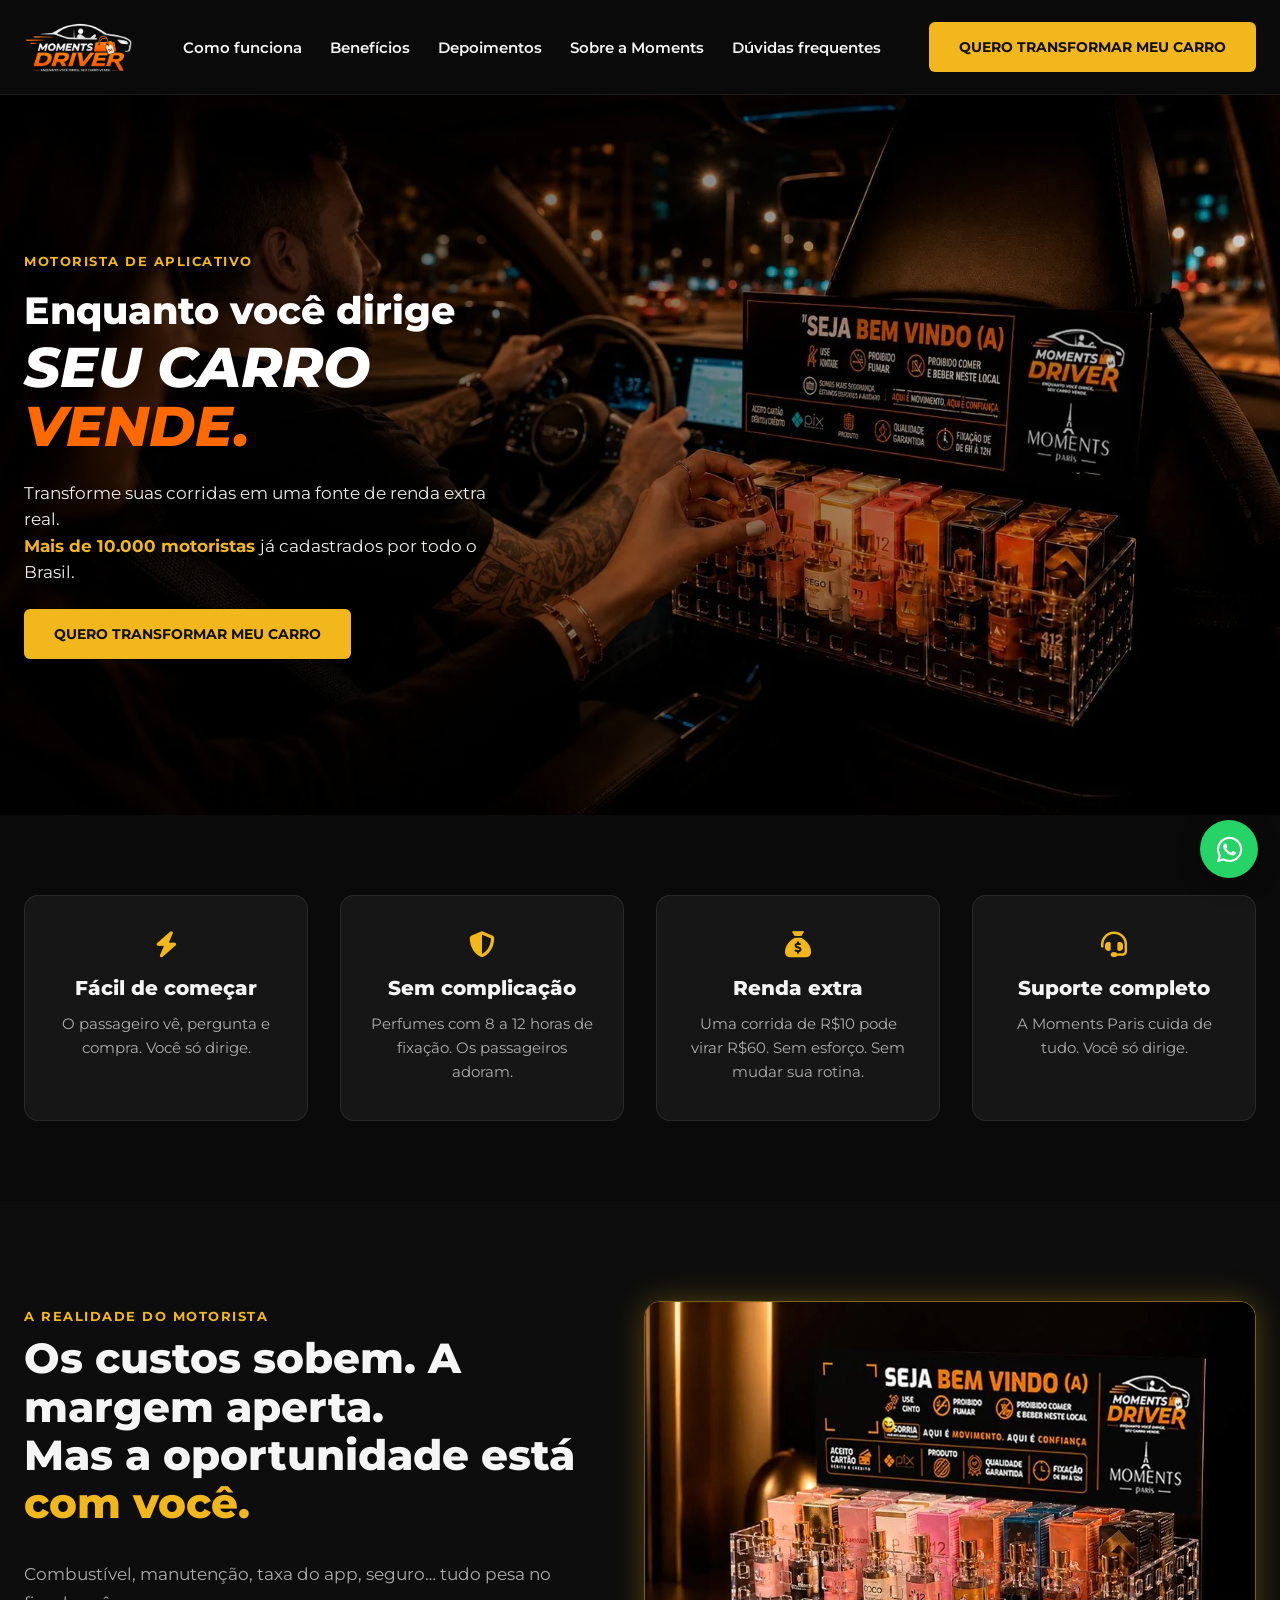
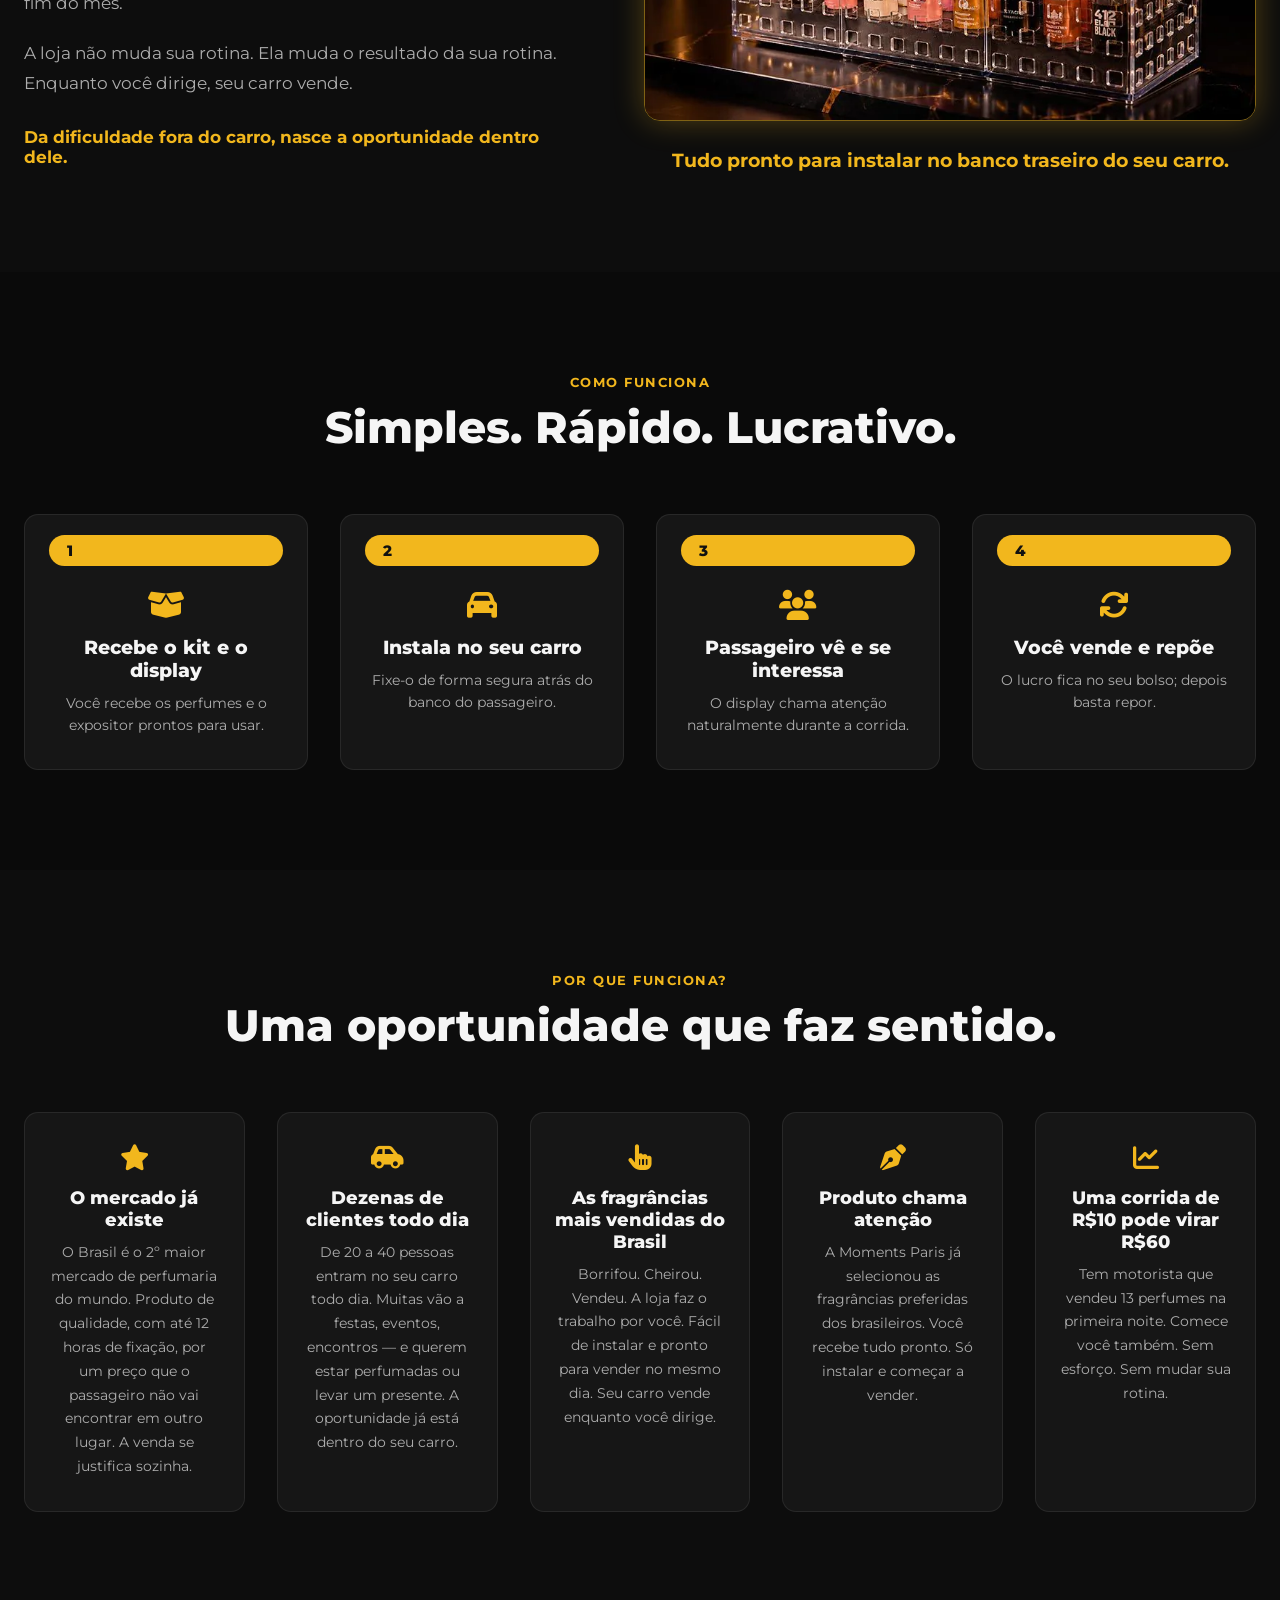
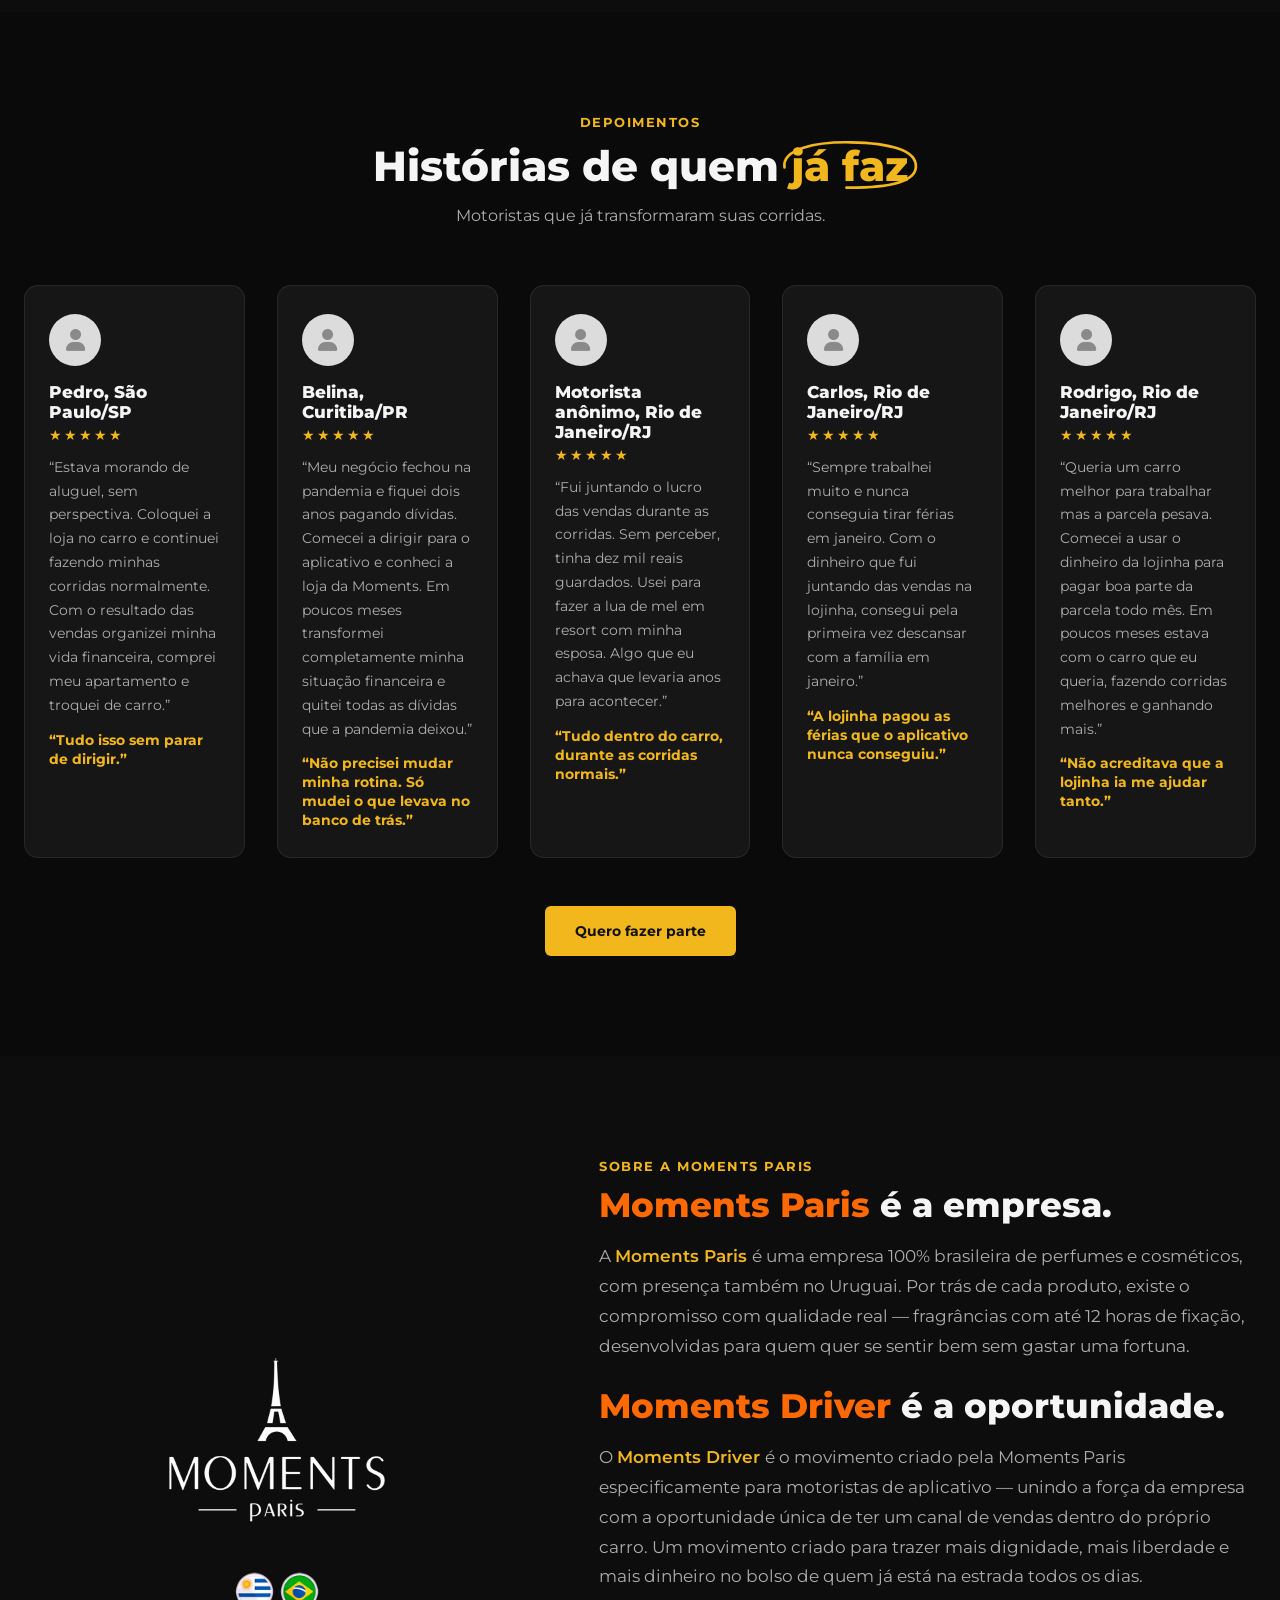
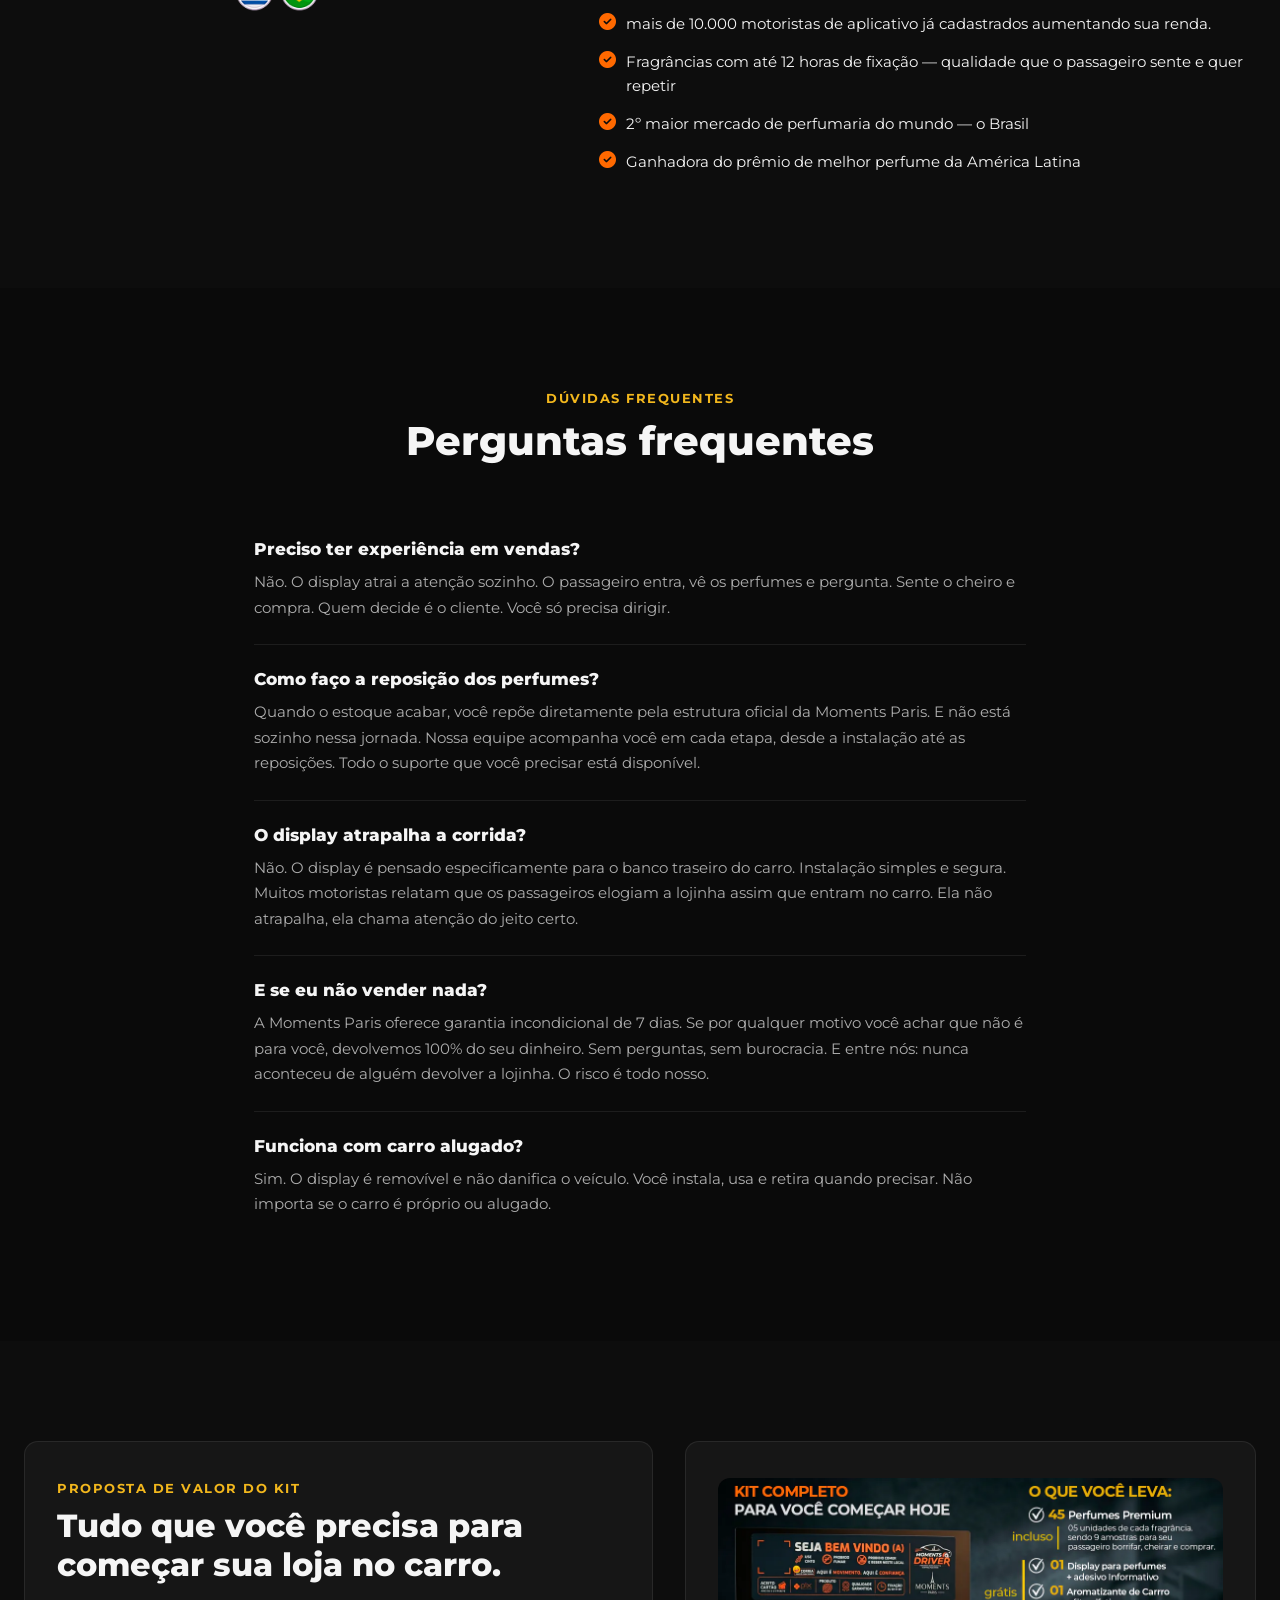
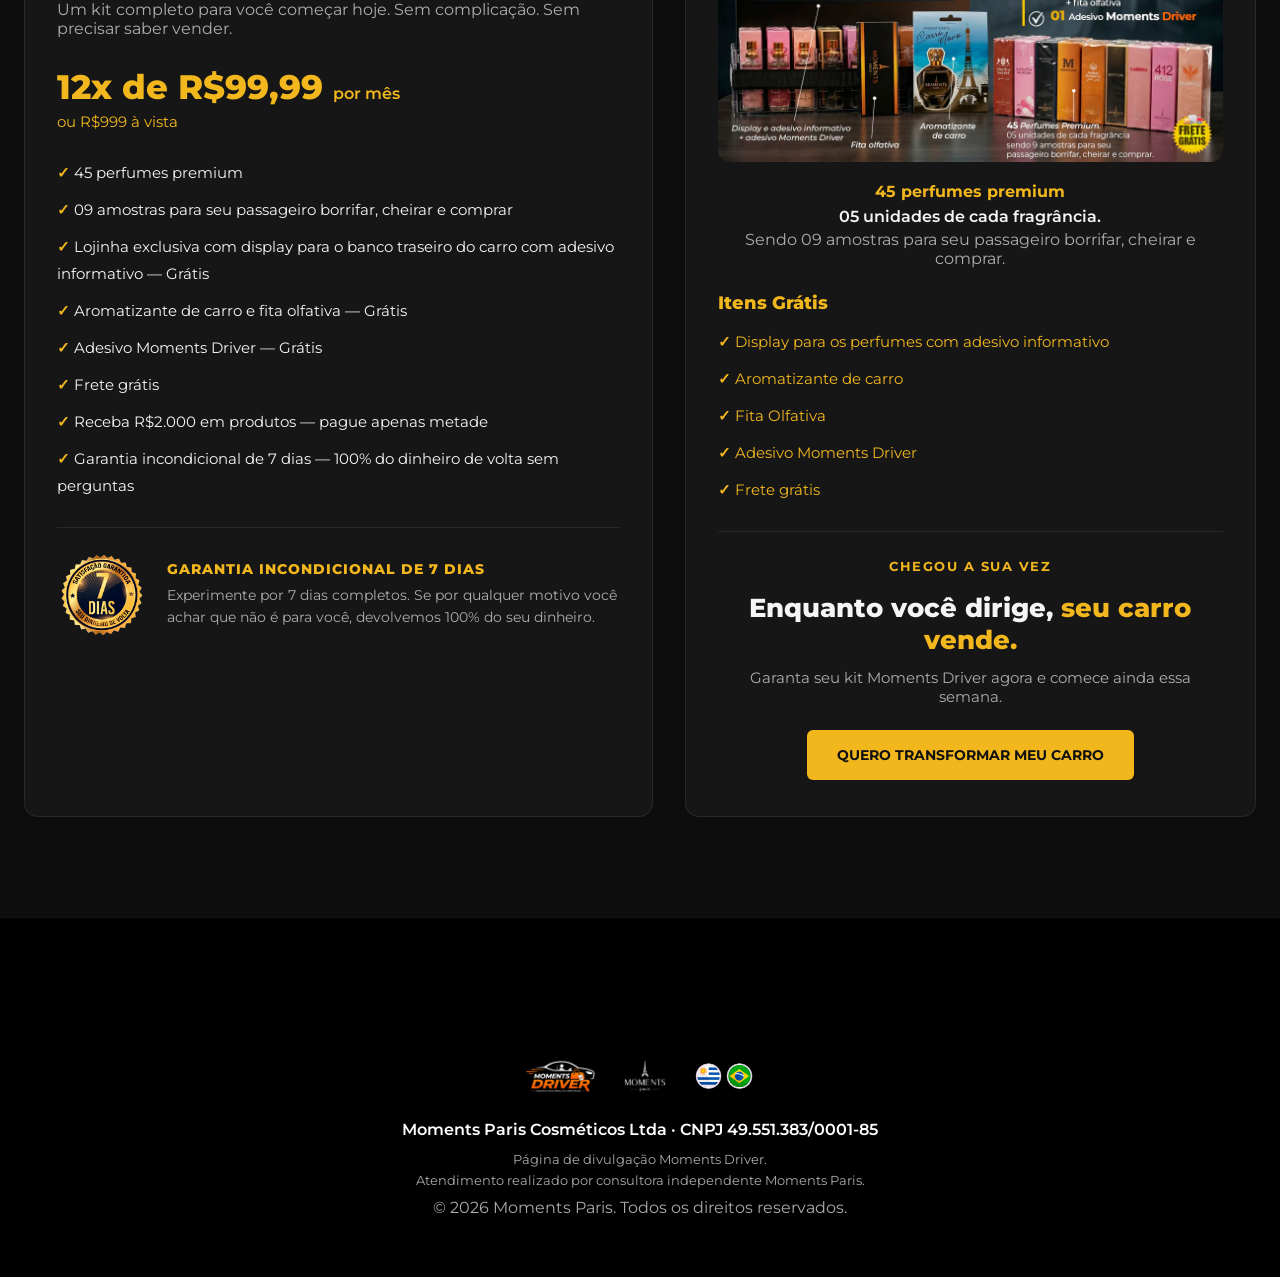
==== commit fd984f9e: "Add promotional text for Moments Driver" ====
--- a/drive/index.html
+++ b/drive/index.html
@@ -1862,6 +1862,18 @@
           >
             Moments Paris Cosméticos Ltda · CNPJ 49.551.383/0001-85
           </div>
+          
+          <div
+            style="
+            margin-top: 10px;
+            color: #aaa;
+            font-size: 13px;
+            line-height: 1.6;
+          "
+        >
+            Página de divulgação Moments Driver.<br />
+            Atendimento realizado por consultora independente Moments Paris.
+          </div>
 
           <div
             style="
@@ -1902,7 +1914,7 @@
          ========================================================= -->
 
     <script
-      src="js/v8-loader.js"
+      src="../js/v8-loader.js"
       data-project-id="8ae3fee2-b4f4-487c-96c8-3833395b51c2"
     ></script>
 
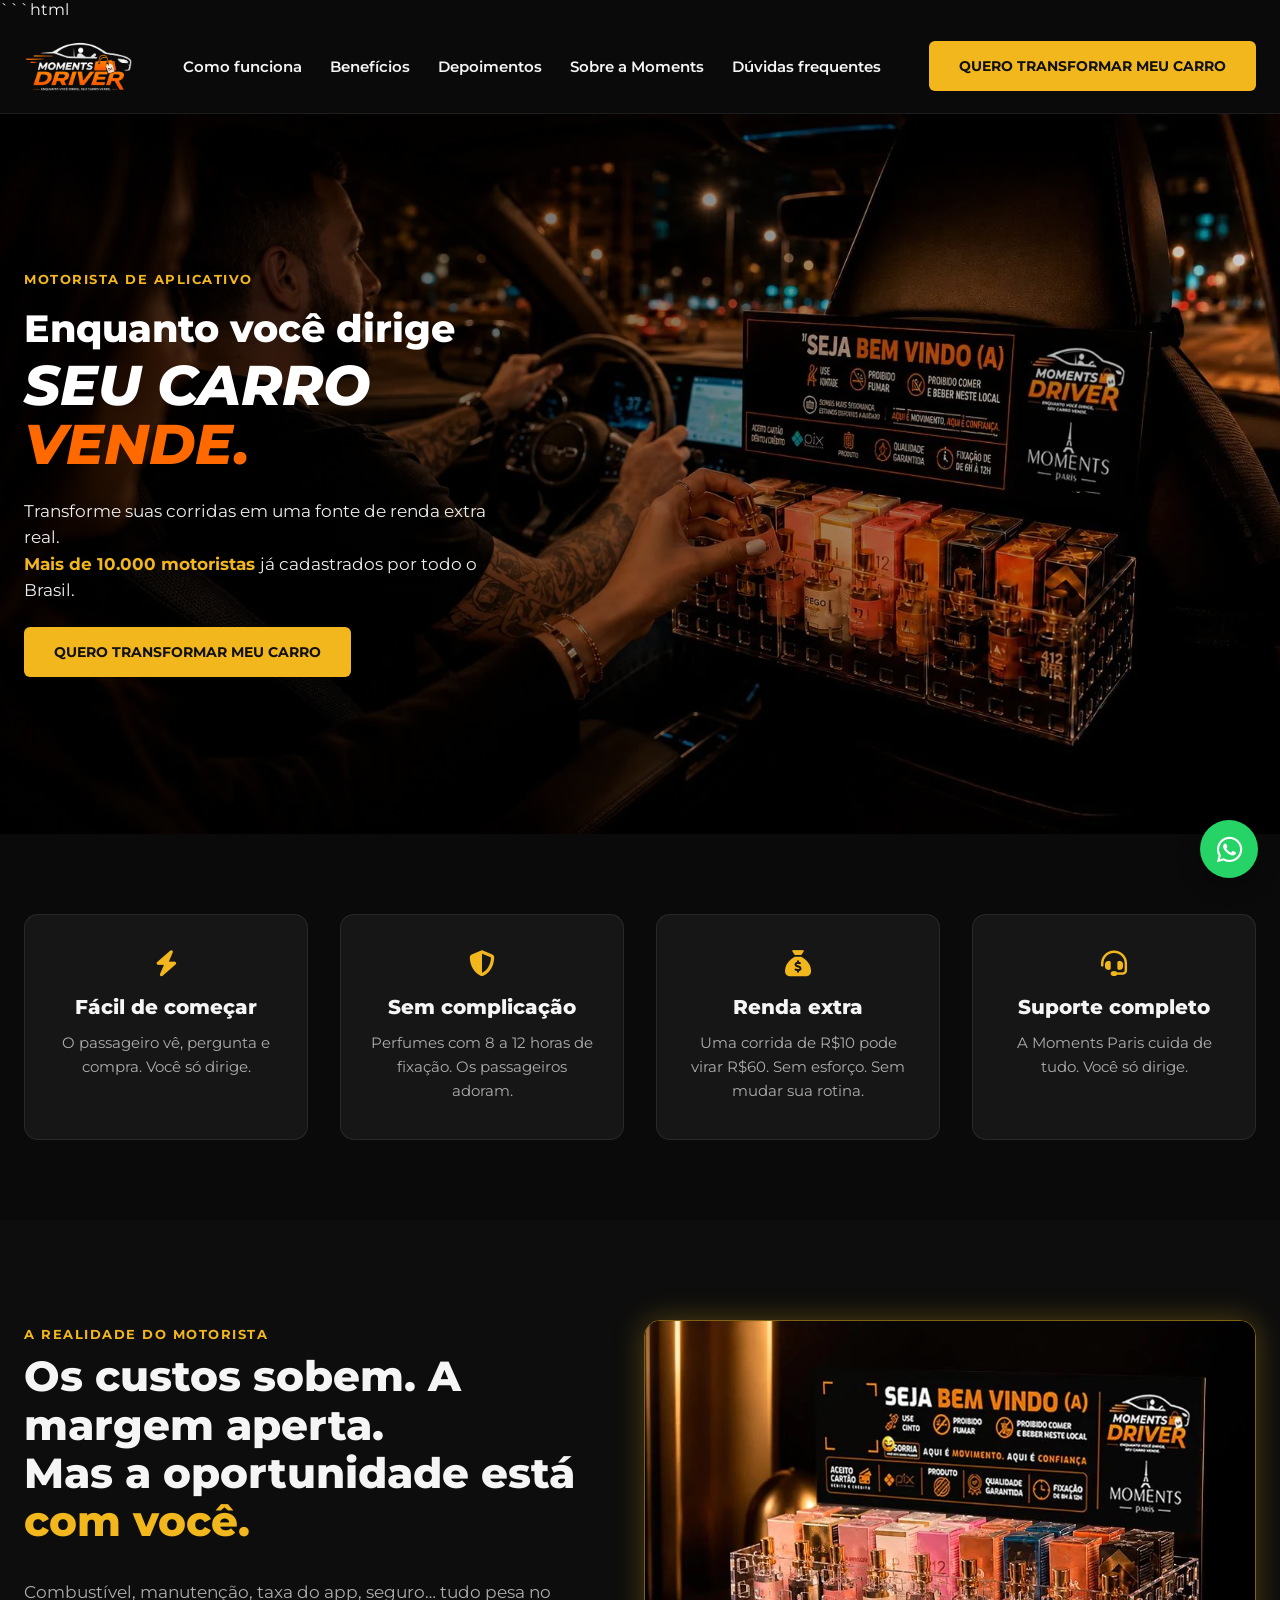
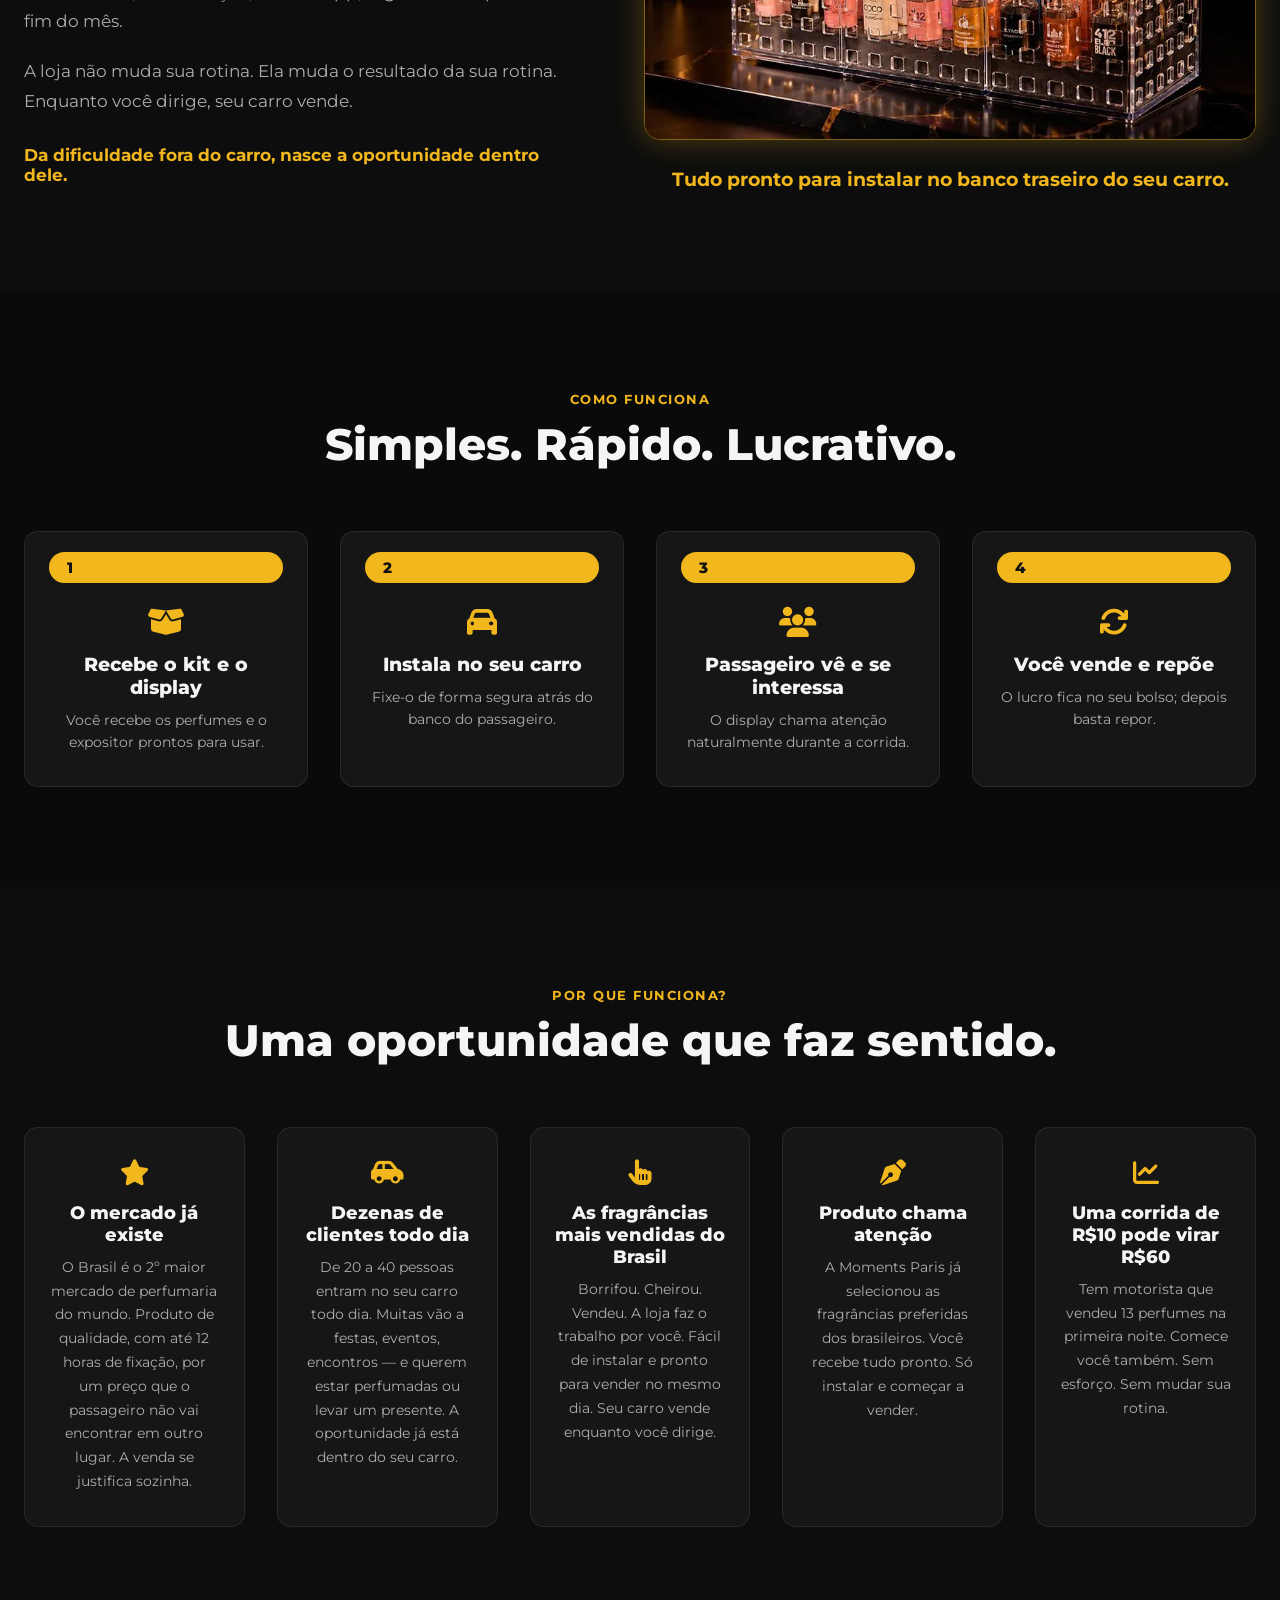
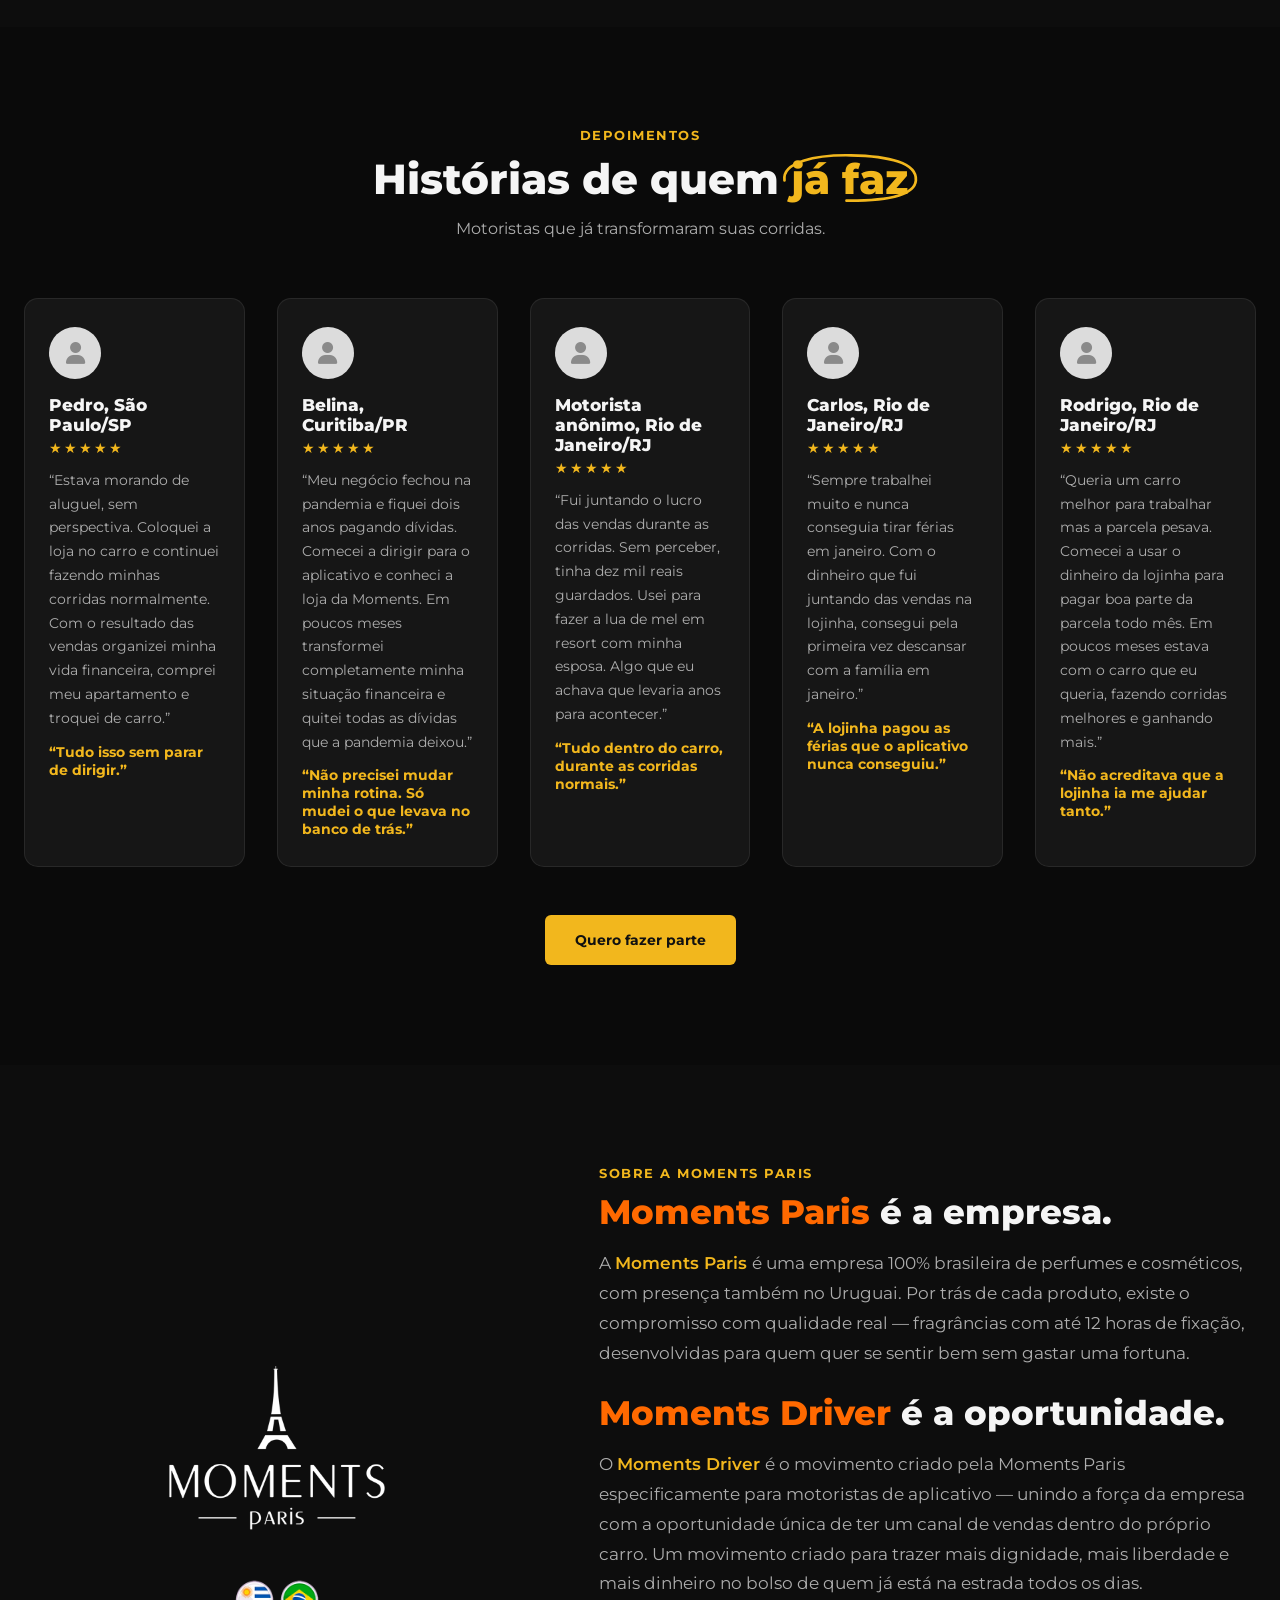
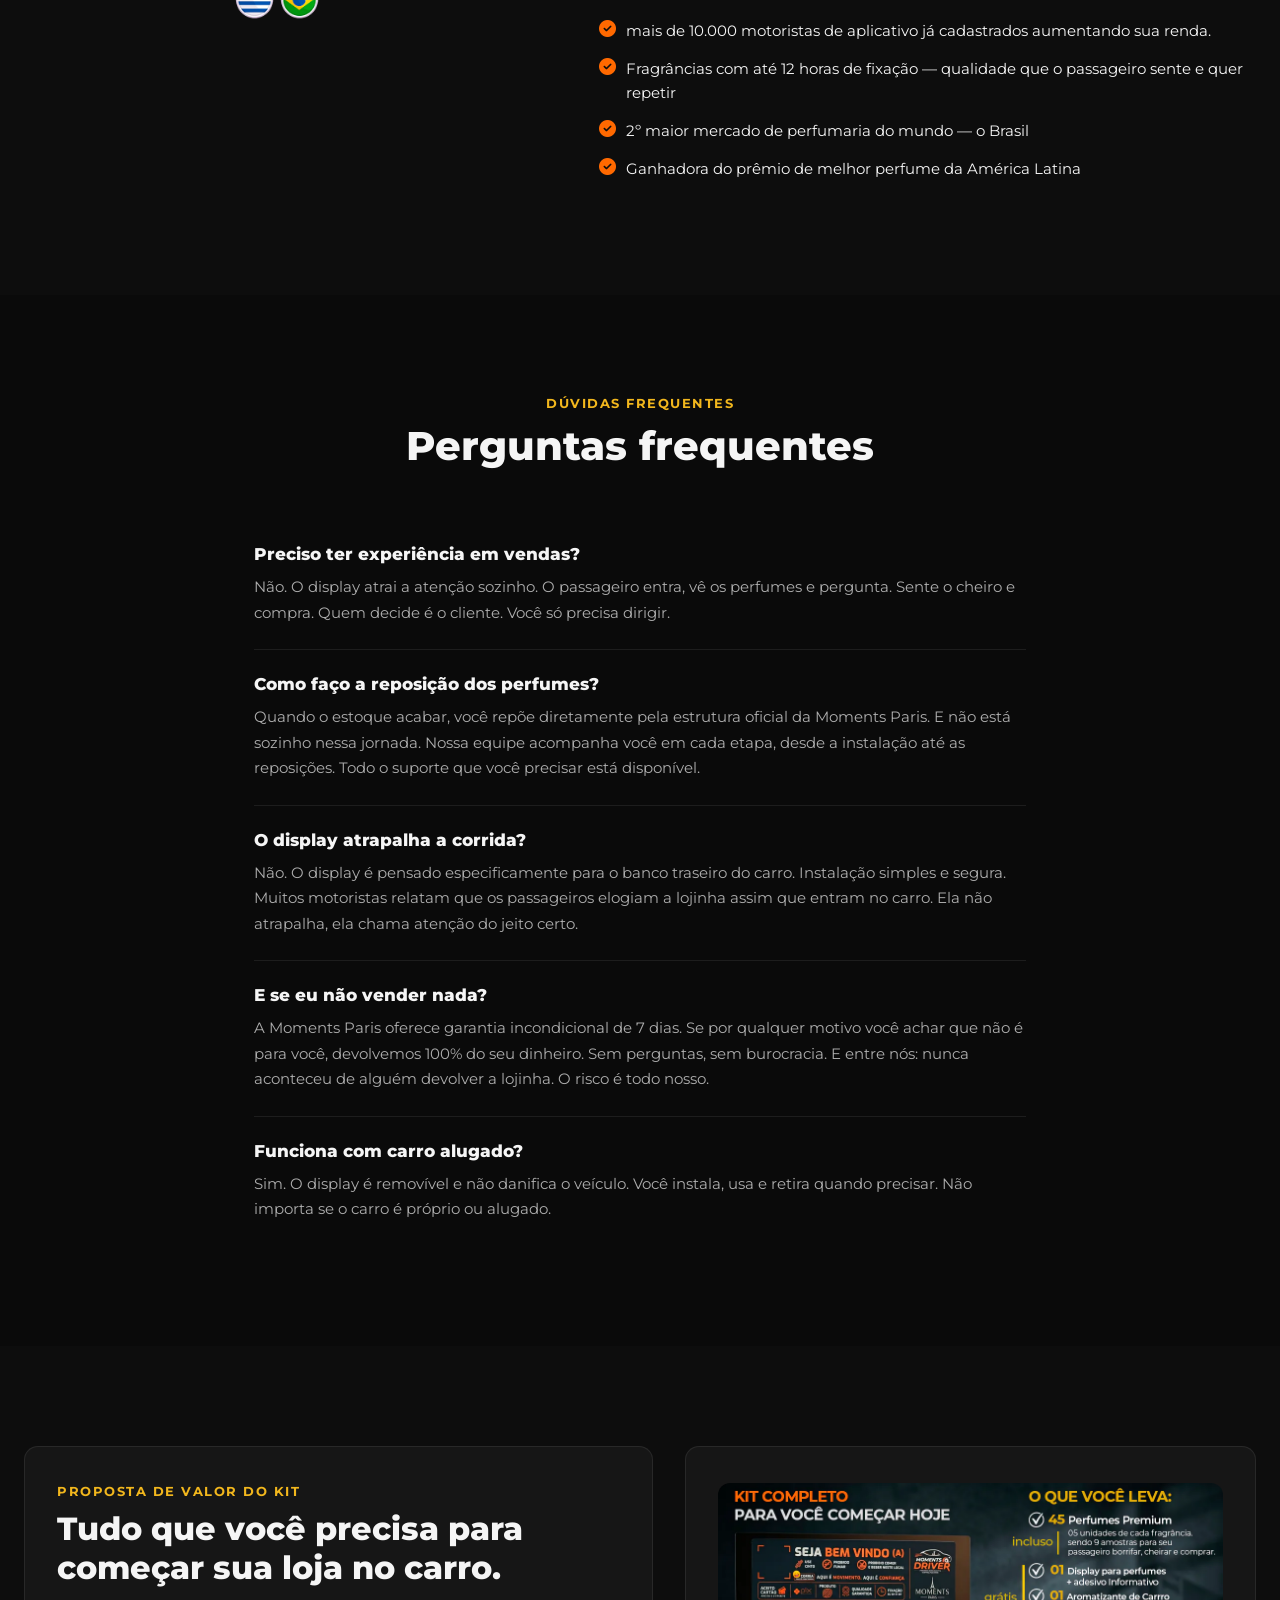
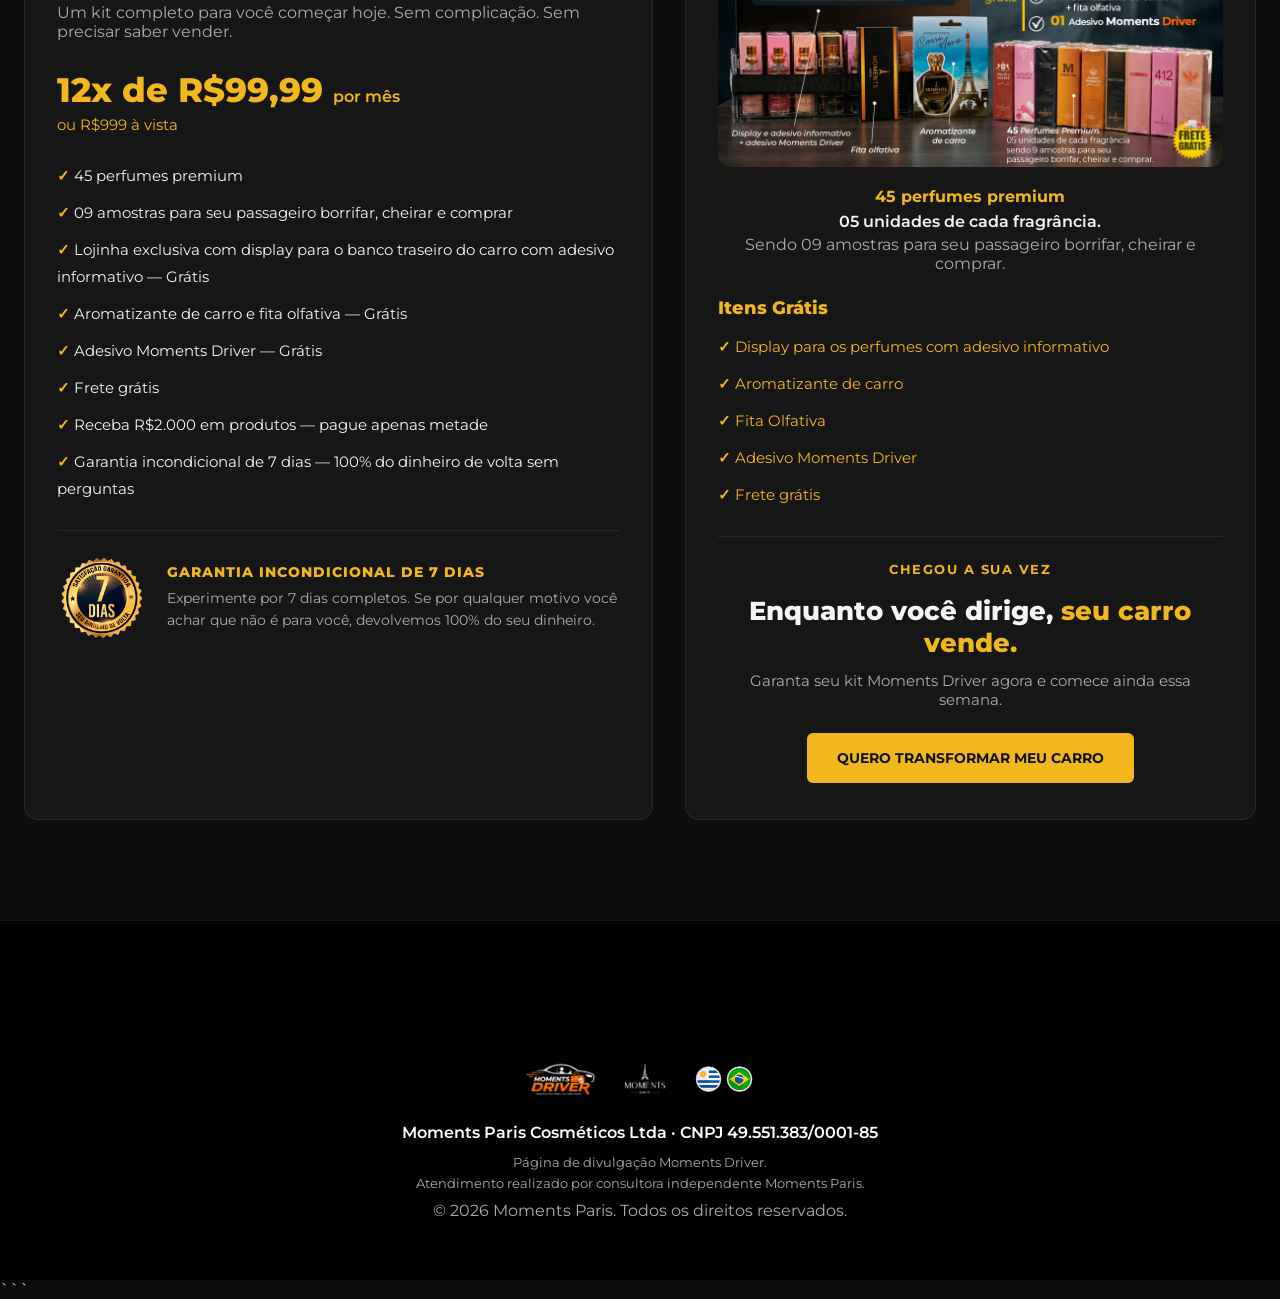
==== commit dffe5fa1: "Enhance responsiveness in index.html Added responsive styles for various screen sizes and improved l" ====
--- a/drive/index.html
+++ b/drive/index.html
@@ -1,3 +1,4 @@
+```html
 <!doctype html>
 <html lang="pt-BR">
   <head>
@@ -41,10 +42,14 @@
 
       html {
         scroll-behavior: smooth;
+        overflow-x: hidden;
       }
 
       body {
         margin: 0;
+        width: 100%;
+        max-width: 100%;
+        overflow-x: hidden;
         font-family: "Montserrat", sans-serif;
         color: var(--text);
         background: var(--bg);
@@ -397,6 +402,7 @@
         color: var(--orange);
         font-size: 17px;
         margin-top: 1px;
+        flex-shrink: 0;
       }
 
       /* =========================================================
@@ -434,24 +440,39 @@
         outline-offset: 4px;
       }
 
-      @media (max-width: 600px) {
-        .whatsapp-float {
-          right: 16px;
-          bottom: 16px;
-          width: 54px;
-          height: 54px;
-          font-size: 27px;
-        }
-      }
-
       /* =========================================================
-         RESPONSIVIDADE
+         RESPONSIVIDADE — TABLET
          ========================================================= */
+
+      @media (max-width: 1100px) {
+        .grid-cols.cols-5 {
+          grid-template-columns: repeat(2, minmax(0, 1fr));
+        }
+
+        section > div[style*="grid-template-columns: 1fr 1.1fr"],
+        section > div[style*="grid-template-columns: 1fr 1.3fr"],
+        section > div[style*="grid-template-columns: 1.1fr 1fr"] {
+          grid-template-columns: 1fr !important;
+        }
+
+        .nav-links {
+          gap: 18px !important;
+        }
+
+        header > div {
+          gap: 18px !important;
+        }
+      }
 
       @media (max-width: 900px) {
         header > div {
           flex-wrap: wrap;
           justify-content: center !important;
+        }
+
+        header > div > div:first-child {
+          width: 100%;
+          justify-content: center;
         }
 
         .nav-links {
@@ -462,7 +483,8 @@
         }
 
         section > div[style*="grid-template-columns: 1fr 1.1fr"],
-        section > div[style*="grid-template-columns: 1fr 1.3fr"] {
+        section > div[style*="grid-template-columns: 1fr 1.3fr"],
+        section > div[style*="grid-template-columns: 1.1fr 1fr"] {
           grid-template-columns: 1fr !important;
         }
 
@@ -476,59 +498,333 @@
         }
       }
 
+      /* =========================================================
+         RESPONSIVIDADE — CELULAR
+         ========================================================= */
+
       @media (max-width: 600px) {
+        body {
+          width: 100%;
+          min-width: 0;
+        }
+
         header > div {
+          width: 100%;
           padding: 12px 16px !important;
+          gap: 12px !important;
         }
 
         header img {
           height: 48px !important;
+          width: auto;
+        }
+
+        header > div > div:first-child {
+          width: auto;
         }
 
         .nav-links {
-          gap: 14px !important;
+          width: 100%;
+          gap: 10px 14px !important;
+          justify-content: center;
+          padding: 2px 0;
         }
 
         .nav-links a {
-          font-size: 12px;
+          font-size: 11px;
+          line-height: 1.3;
+          white-space: nowrap;
         }
 
         header .btn-primary {
           width: 100%;
+          max-width: 100%;
           padding: 14px 18px;
-        }
+          font-size: 12px;
+          line-height: 1.3;
+        }
+
+        /* Containers */
+
+        section > div {
+          width: 100% !important;
+          max-width: 100% !important;
+          padding-left: 18px !important;
+          padding-right: 18px !important;
+        }
+
+        /* Espaçamento das seções */
+
+        section > div[style*="padding: 100px 24px"] {
+          padding-top: 64px !important;
+          padding-bottom: 64px !important;
+        }
+
+        /* Hero */
 
         section[style*="min-height: 720px"] {
           min-height: 650px !important;
         }
 
+        section[style*="min-height: 720px"] > div[style*="padding: 80px 24px"] {
+          padding-top: 70px !important;
+          padding-bottom: 70px !important;
+        }
+
         section[style*="min-height: 720px"] h1:first-of-type {
           font-size: 30px !important;
+          line-height: 1.08 !important;
         }
 
         section[style*="min-height: 720px"] h1:nth-of-type(2) {
-          font-size: 42px !important;
-        }
+          font-size: 40px !important;
+          line-height: 1.02 !important;
+          word-break: normal;
+        }
+
+        section[style*="min-height: 720px"] p {
+          font-size: 15px !important;
+          line-height: 1.6 !important;
+        }
+
+        section[style*="min-height: 720px"] .btn-primary {
+          width: 100%;
+          max-width: 360px;
+        }
+
+        /* Títulos */
 
         section h2[style*="font-size: 44px"] {
-          font-size: 32px !important;
+          font-size: 30px !important;
+          line-height: 1.15 !important;
         }
 
         section h2[style*="font-size: 42px"] {
-          font-size: 32px !important;
+          font-size: 30px !important;
+          line-height: 1.18 !important;
         }
 
         section h2[style*="font-size: 40px"] {
-          font-size: 30px !important;
-        }
+          font-size: 29px !important;
+          line-height: 1.18 !important;
+        }
+
+        /* Remove nowrap somente no celular */
+
+        section h2[style*="white-space: nowrap"] {
+          white-space: normal !important;
+          overflow-wrap: anywhere;
+        }
+
+        /* Grids */
+
+        .grid-cols,
+        .grid-cols.cols-4,
+        .grid-cols.cols-5 {
+          grid-template-columns: 1fr !important;
+          gap: 20px;
+        }
+
+        /* Cards */
+
+        .benefit {
+          padding: 30px 22px;
+        }
+
+        .benefit h3 {
+          font-size: 19px;
+        }
+
+        .benefit p {
+          font-size: 14px;
+        }
+
+        .step {
+          padding: 18px 20px 28px;
+        }
+
+        .reason {
+          padding: 28px 20px;
+        }
+
+        .testimonial {
+          padding: 26px 20px;
+        }
+
+        /* Realidade do motorista */
+
+        section > div[style*="grid-template-columns: 1fr 1.1fr"],
+        section > div[style*="grid-template-columns: 1fr 1.3fr"],
+        section > div[style*="grid-template-columns: 1.1fr 1fr"] {
+          grid-template-columns: 1fr !important;
+          gap: 36px !important;
+        }
+
+        section > div[style*="grid-template-columns: 1fr 1.1fr"] h2,
+        section > div[style*="grid-template-columns: 1fr 1.3fr"] h2 {
+          font-size: 29px !important;
+          line-height: 1.2 !important;
+        }
+
+        section > div[style*="grid-template-columns: 1fr 1.1fr"] p,
+        section > div[style*="grid-template-columns: 1fr 1.3fr"] p {
+          font-size: 15px !important;
+          line-height: 1.65 !important;
+        }
+
+        /* Imagem display */
+
+        section div[style*="height: 420px"] {
+          height: 300px !important;
+          width: 100%;
+        }
+
+        /* Depoimentos */
+
+        .circle-highlight svg {
+          left: -10px;
+          top: -13px;
+          width: calc(100% + 20px);
+          height: calc(100% + 26px);
+        }
+
+        /* Sobre */
+
+        section#sobre img {
+          max-width: 220px !important;
+        }
+
+        section#sobre div[style*="text-align: center"] img + img {
+          max-width: 75px !important;
+        }
+
+        /* Fatos */
+
+        .fact-list p {
+          font-size: 14px;
+          line-height: 1.55;
+          gap: 8px;
+        }
+
+        /* FAQ */
+
+        .faq-item {
+          padding: 20px 0;
+        }
+
+        .faq-item h3 {
+          font-size: 16px;
+          line-height: 1.4;
+        }
+
+        .faq-item p {
+          font-size: 14px;
+          line-height: 1.65;
+        }
+
+        /* Cards do kit */
 
         .info-card {
-          padding: 26px 22px;
-        }
-
-        section > div {
-          padding-left: 18px !important;
-          padding-right: 18px !important;
+          padding: 26px 20px;
+          width: 100%;
+          min-width: 0;
+        }
+
+        .info-card h2 {
+          overflow-wrap: anywhere;
+        }
+
+        .info-card .btn-primary {
+          width: 100%;
+          max-width: 100%;
+          padding-left: 16px;
+          padding-right: 16px;
+        }
+
+        .kit-feature-list p {
+          font-size: 14px;
+          line-height: 1.65;
+        }
+
+        .info-card > div[style*="display: flex"][style*="align-items: center"] {
+          align-items: flex-start !important;
+          gap: 14px !important;
+        }
+
+        .info-card > div[style*="display: flex"][style*="align-items: center"] img {
+          width: 72px !important;
+        }
+
+        .info-card > div[style*="display: flex"][style*="align-items: center"] span {
+          font-size: 12px !important;
+          line-height: 1.35;
+        }
+
+        /* Footer */
+
+        footer > div {
+          padding: 48px 18px !important;
+        }
+
+        footer img {
+          max-width: 100%;
+        }
+
+        footer > div > div[style*="display: flex"] {
+          gap: 16px !important;
+        }
+
+        footer > div > div[style*="display: flex"] img {
+          max-width: 130px;
+          height: auto !important;
+        }
+
+        /* WhatsApp */
+
+        .whatsapp-float {
+          right: 15px;
+          bottom: 15px;
+          width: 54px;
+          height: 54px;
+          font-size: 27px;
+        }
+      }
+
+      /* =========================================================
+         CELULARES MUITO PEQUENOS
+         ========================================================= */
+
+      @media (max-width: 380px) {
+        .nav-links {
+          gap: 8px 10px !important;
+        }
+
+        .nav-links a {
+          font-size: 10px;
+        }
+
+        section[style*="min-height: 720px"] h1:first-of-type {
+          font-size: 27px !important;
+        }
+
+        section[style*="min-height: 720px"] h1:nth-of-type(2) {
+          font-size: 35px !important;
+        }
+
+        section h2[style*="font-size: 44px"],
+        section h2[style*="font-size: 42px"],
+        section h2[style*="font-size: 40px"] {
+          font-size: 27px !important;
+        }
+
+        .btn-primary {
+          font-size: 11px;
+          padding: 14px 12px;
+        }
+
+        .info-card {
+          padding-left: 17px;
+          padding-right: 17px;
         }
       }
     </style>
@@ -1951,3 +2247,4 @@
 
   </body>
 </html>
+```
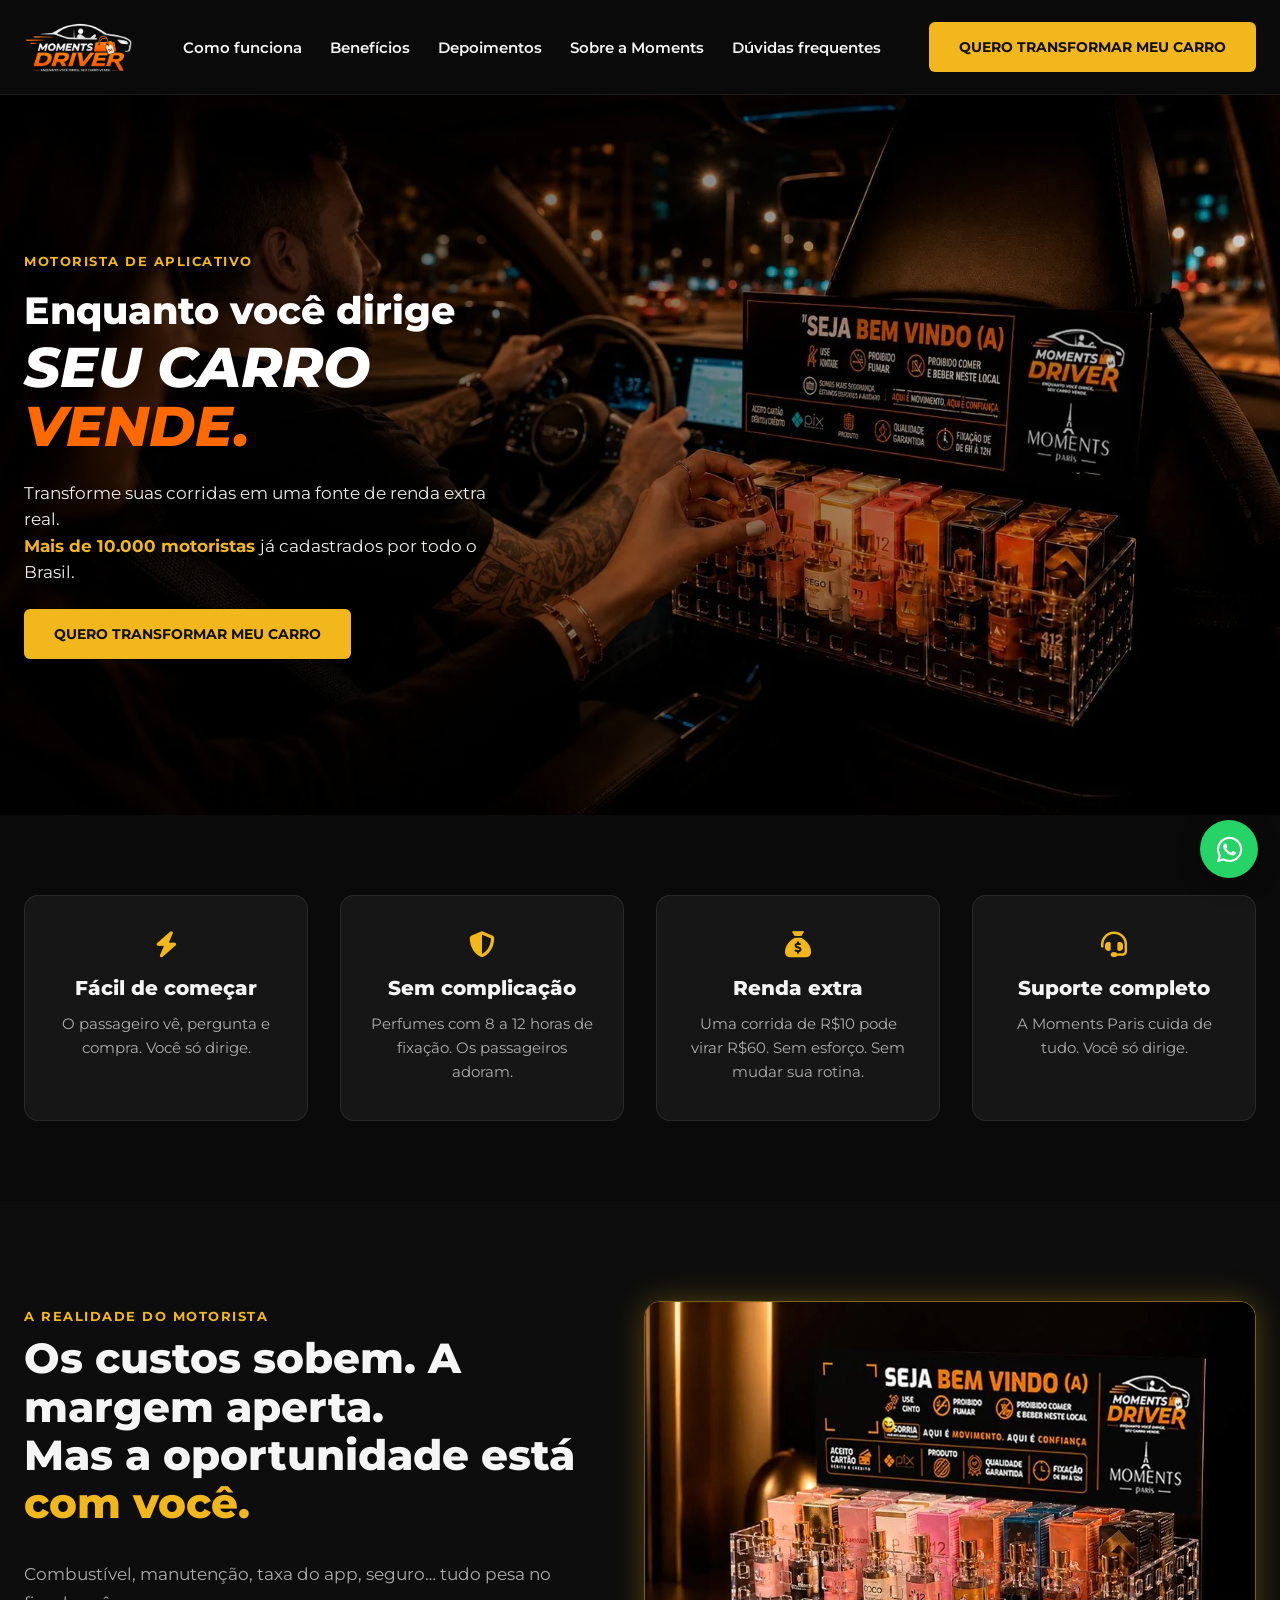
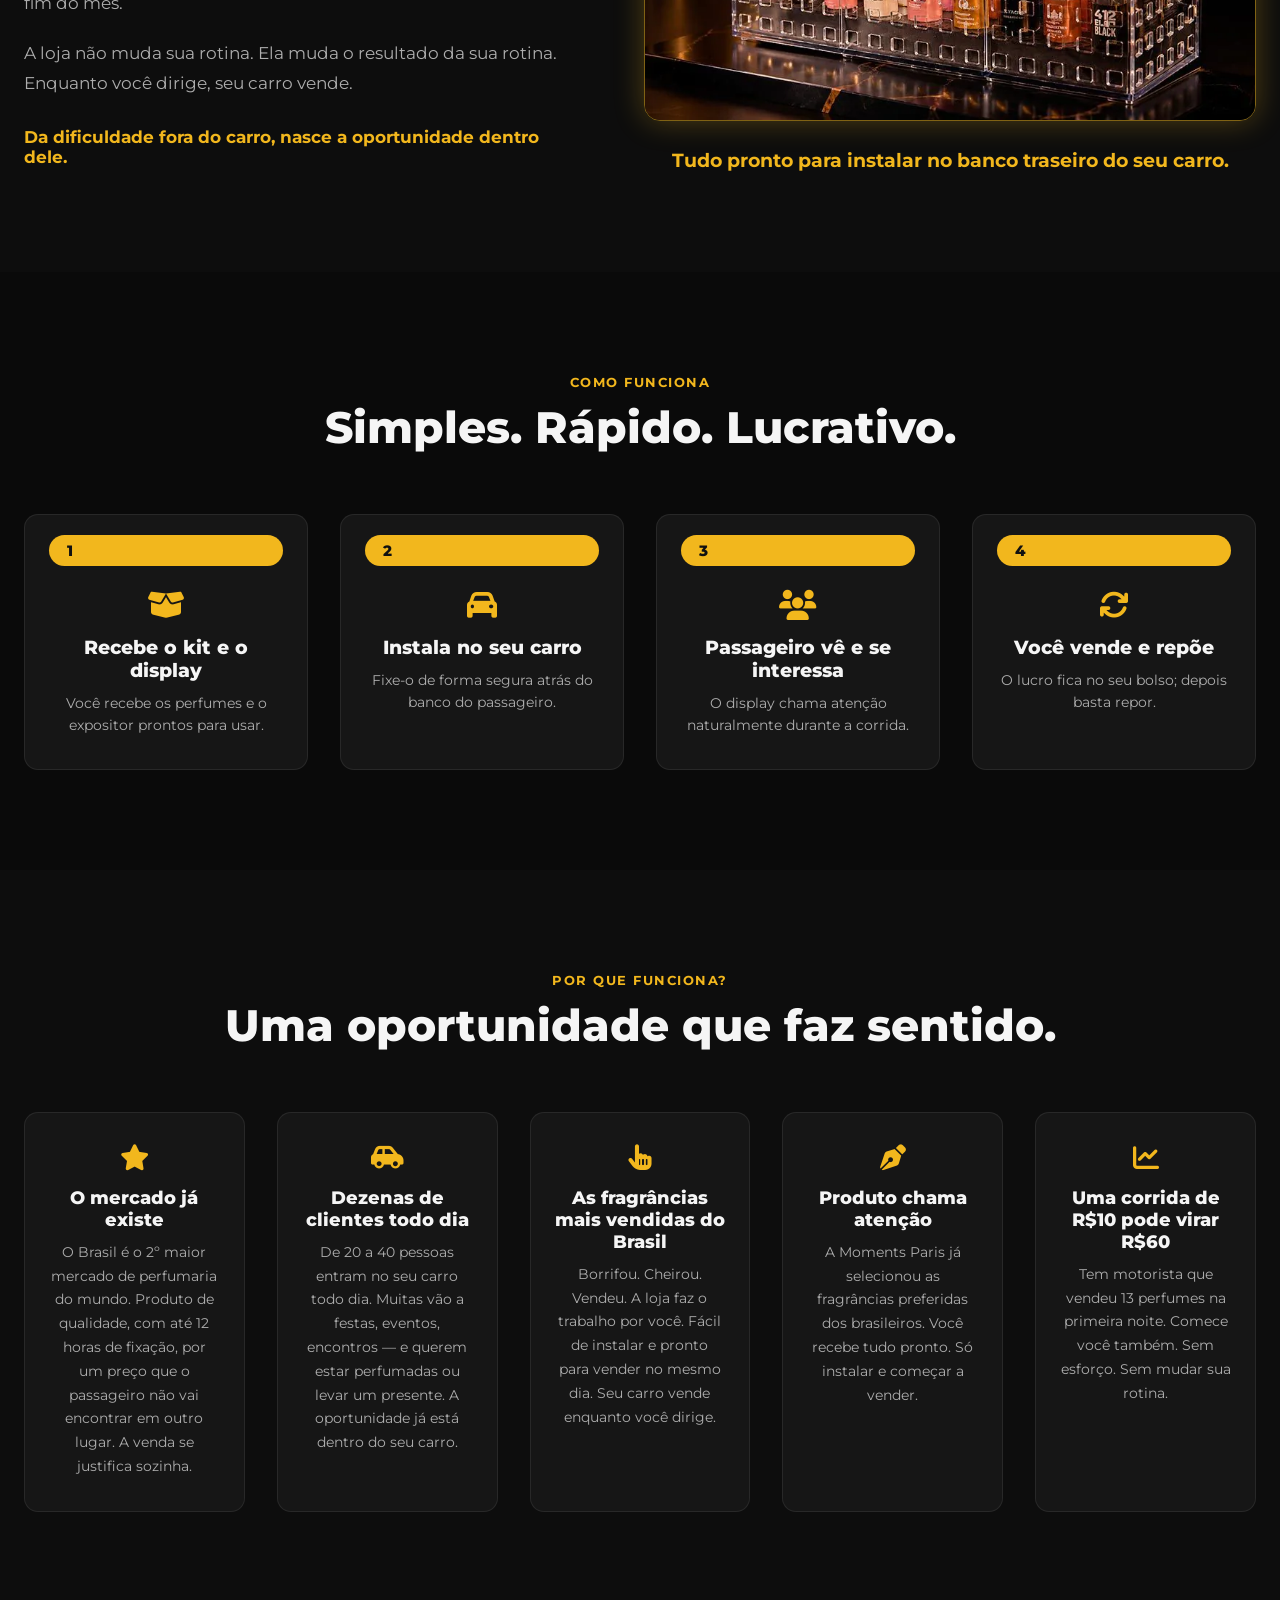
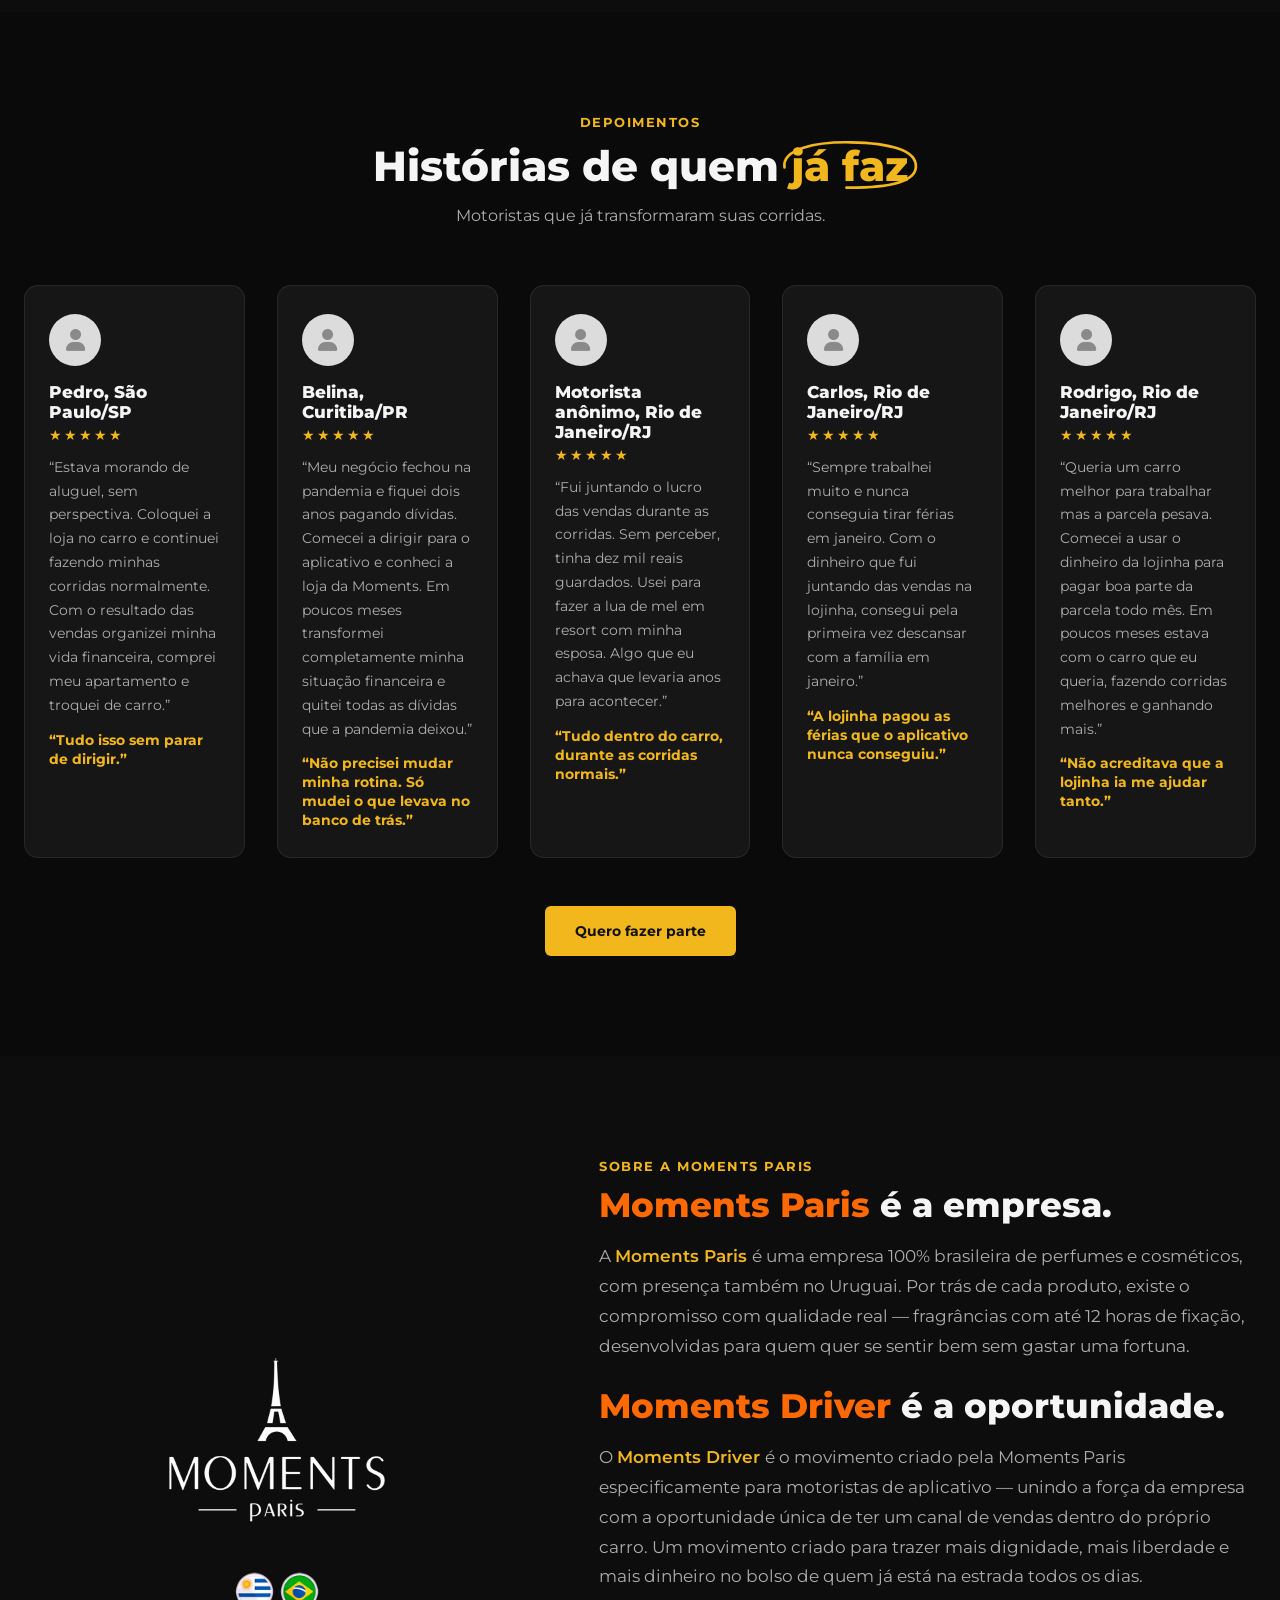
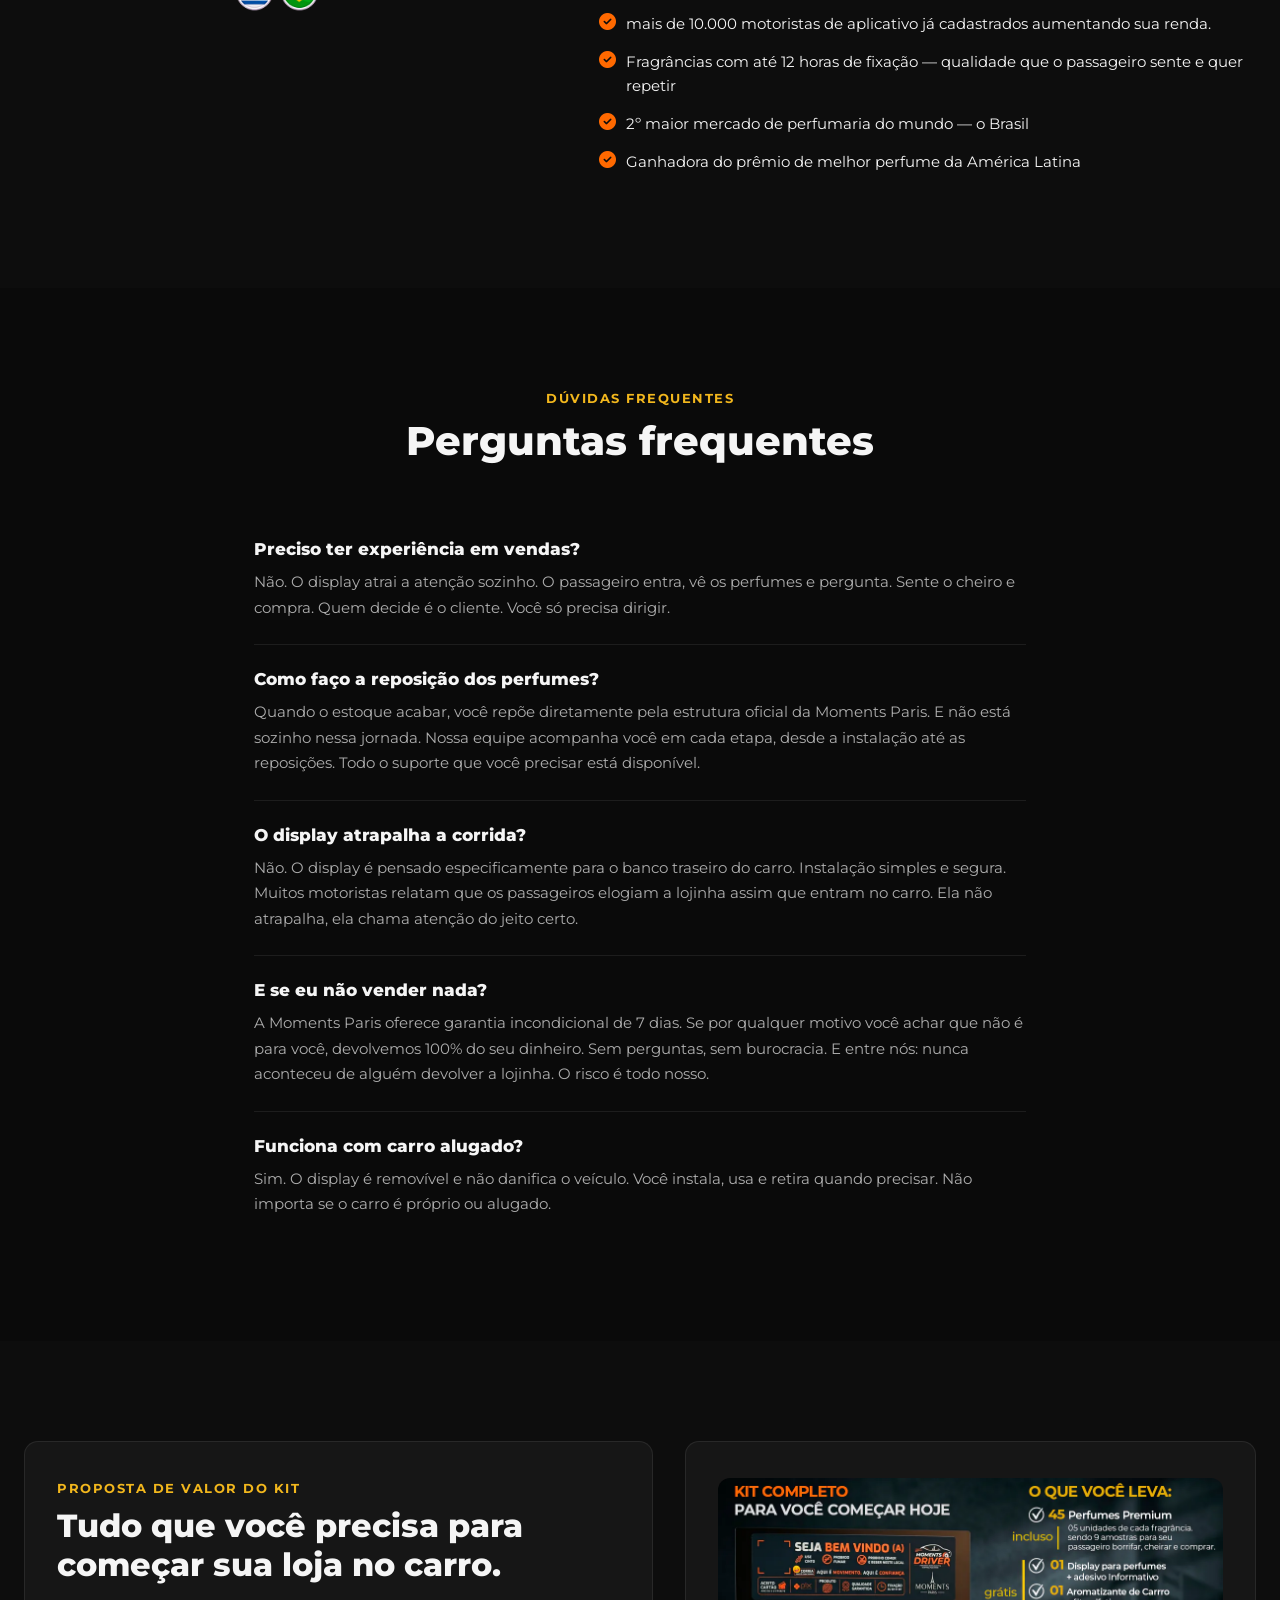
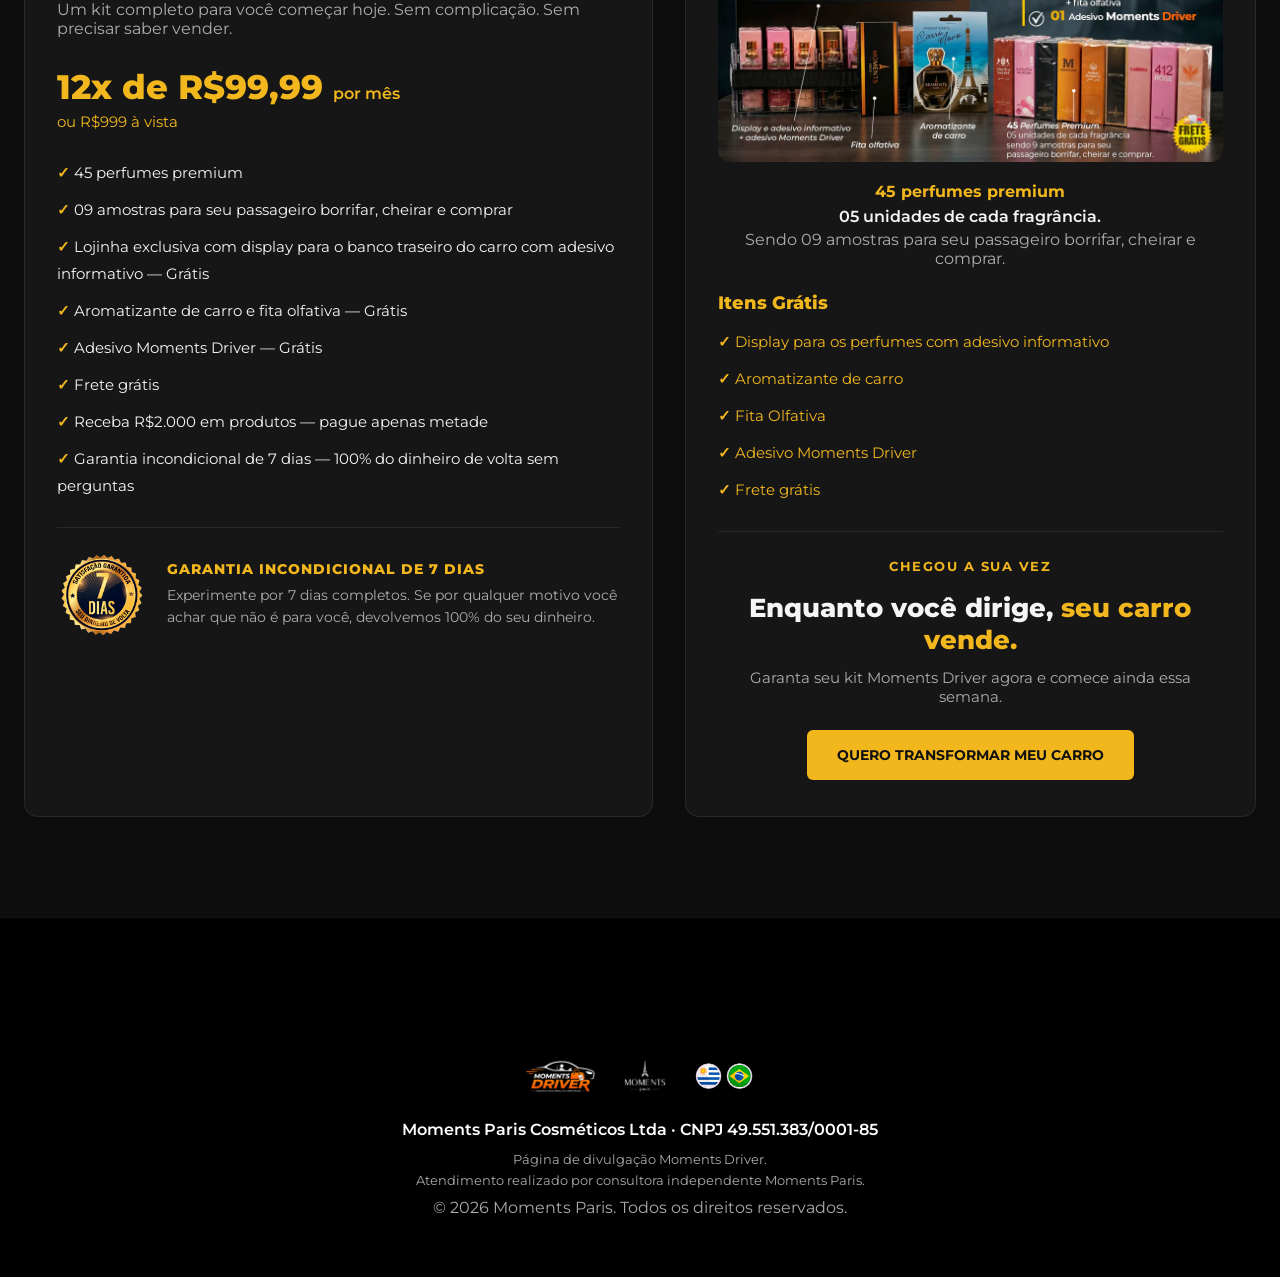
==== commit a7feefb9: "Remove code block formatting from index.html" ====
--- a/drive/index.html
+++ b/drive/index.html
@@ -1,4 +1,3 @@
-```html
 <!doctype html>
 <html lang="pt-BR">
   <head>
@@ -2247,4 +2246,3 @@
 
   </body>
 </html>
-```
